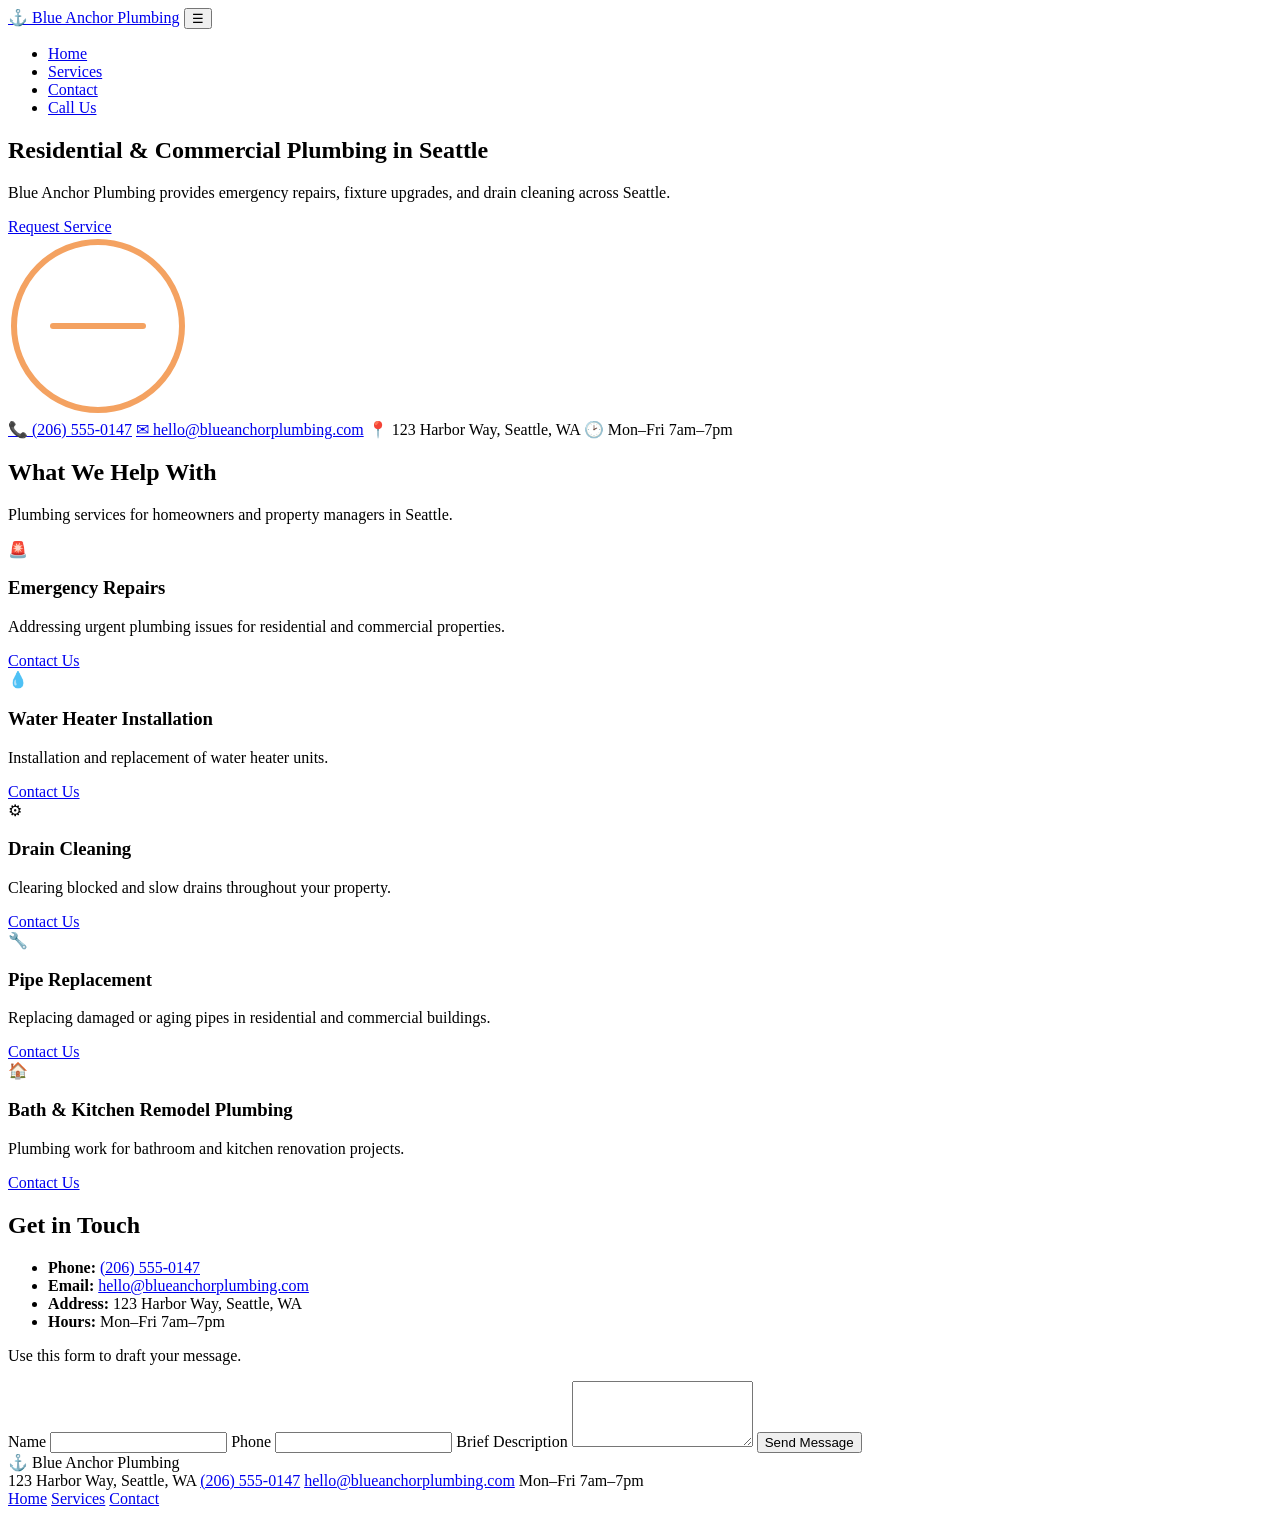
==== index.html @ 75994fd9 "Publish generated site for Blue Anchor Plumbing" ====
<!DOCTYPE html>
<html lang="en">
<head>
<meta charset="UTF-8">
<meta name="viewport" content="width=device-width, initial-scale=1.0">
<title>Blue Anchor Plumbing | Seattle Plumbing Services</title>
<link rel="stylesheet" href="styles.css">
<link rel="preconnect" href="https://fonts.googleapis.com">
<link href="https://fonts.googleapis.com/css2?family=DM+Sans:wght@400;500;700;800&display=swap" rel="stylesheet">
</head>
<body>
<header class="site-header" role="banner">
  <nav class="nav-inner" aria-label="Main navigation">
    <a href="#home" class="logo">&#9875; Blue Anchor Plumbing</a>
    <button class="menu-toggle" aria-expanded="false" aria-controls="nav-links" aria-label="Toggle menu">&#9776;</button>
    <ul class="nav-links" id="nav-links" role="list">
      <li><a href="#home">Home</a></li>
      <li><a href="#services">Services</a></li>
      <li><a href="#contact">Contact</a></li>
      <li><a href="tel:+12065550147" class="nav-phone btn-cta">Call Us</a></li>
    </ul>
  </nav>
</header>

<main>
  <section id="home" class="hero" aria-label="Hero">
    <div class="hero-content">
      <h1>Residential &amp; Commercial Plumbing in Seattle</h1>
      <p>Blue Anchor Plumbing provides emergency repairs, fixture upgrades, and drain cleaning across Seattle.</p>
      <a href="#contact" class="btn-cta">Request Service</a>
    </div>
    <div class="hero-icon" aria-hidden="true">
      <svg viewBox="0 0 120 120" fill="none" xmlns="http://www.w3.org/2000/svg" width="180" height="180">
        <circle cx="60" cy="60" r="56" stroke="#F4A261" stroke-width="4"/>
        <path d="M60 20v80M40 40l20-20 20 20M44 80c0 8.8 7.2 16 16 16s16-7.2 16-16" stroke="#ffffff" stroke-width="5" stroke-linecap="round"/>
        <line x1="30" y1="60" x2="90" y2="60" stroke="#F4A261" stroke-width="4" stroke-linecap="round"/>
      </svg>
    </div>
  </section>

  <div class="contact-band" role="complementary" aria-label="Quick contact">
    <a href="tel:+12065550147">&#128222; (206) 555-0147</a>
    <a href="mailto:hello@blueanchorplumbing.com">&#9993; hello@blueanchorplumbing.com</a>
    <span>&#128205; 123 Harbor Way, Seattle, WA</span>
    <span>&#128337; Mon–Fri 7am–7pm</span>
  </div>

  <section id="services" class="services-section" aria-labelledby="services-heading">
    <div class="section-inner">
      <h2 id="services-heading">What We Help With</h2>
      <p class="section-sub">Plumbing services for homeowners and property managers in Seattle.</p>
      <div class="services-grid">
        <article class="service-card">
          <div class="card-icon" aria-hidden="true">&#128680;</div>
          <h3>Emergency Repairs</h3>
          <p>Addressing urgent plumbing issues for residential and commercial properties.</p>
          <a href="#contact">Contact Us</a>
        </article>
        <article class="service-card">
          <div class="card-icon" aria-hidden="true">&#128167;</div>
          <h3>Water Heater Installation</h3>
          <p>Installation and replacement of water heater units.</p>
          <a href="#contact">Contact Us</a>
        </article>
        <article class="service-card">
          <div class="card-icon" aria-hidden="true">&#9881;</div>
          <h3>Drain Cleaning</h3>
          <p>Clearing blocked and slow drains throughout your property.</p>
          <a href="#contact">Contact Us</a>
        </article>
        <article class="service-card">
          <div class="card-icon" aria-hidden="true">&#128295;</div>
          <h3>Pipe Replacement</h3>
          <p>Replacing damaged or aging pipes in residential and commercial buildings.</p>
          <a href="#contact">Contact Us</a>
        </article>
        <article class="service-card">
          <div class="card-icon" aria-hidden="true">&#127968;</div>
          <h3>Bath &amp; Kitchen Remodel Plumbing</h3>
          <p>Plumbing work for bathroom and kitchen renovation projects.</p>
          <a href="#contact">Contact Us</a>
        </article>
      </div>
    </div>
  </section>

  <section id="contact" class="contact-section" aria-labelledby="contact-heading">
    <div class="section-inner contact-inner">
      <div class="contact-info">
        <h2 id="contact-heading">Get in Touch</h2>
        <ul class="info-list" role="list">
          <li><strong>Phone:</strong> <a href="tel:+12065550147">(206) 555-0147</a></li>
          <li><strong>Email:</strong> <a href="mailto:hello@blueanchorplumbing.com">hello@blueanchorplumbing.com</a></li>
          <li><strong>Address:</strong> 123 Harbor Way, Seattle, WA</li>
          <li><strong>Hours:</strong> Mon–Fri 7am–7pm</li>
        </ul>
      </div>
      <div class="contact-form-wrap">
        <form class="contact-form" aria-label="Message draft form" onsubmit="return false;">
          <p class="form-note">Use this form to draft your message.</p>
          <label for="name">Name</label>
          <input type="text" id="name" name="name" autocomplete="name" required>
          <label for="phone">Phone</label>
          <input type="tel" id="phone" name="phone" autocomplete="tel">
          <label for="message">Brief Description</label>
          <textarea id="message" name="message" rows="4" required></textarea>
          <button type="submit" class="btn-cta">Send Message</button>
        </form>
      </div>
    </div>
  </section>
</main>

<footer class="site-footer" role="contentinfo">
  <div class="footer-inner">
    <div class="footer-brand">&#9875; Blue Anchor Plumbing</div>
    <div class="footer-details">
      <span>123 Harbor Way, Seattle, WA</span>
      <a href="tel:+12065550147">(206) 555-0147</a>
      <a href="mailto:hello@blueanchorplumbing.com">hello@blueanchorplumbing.com</a>
      <span>Mon–Fri 7am–7pm</span>
    </div>
    <nav class="footer-nav" aria-label="Footer navigation">
      <a href="#home">Home</a>
      <a href="#services">Services</a>
      <a href="#contact">Contact</a>
    </nav>
  </div>
</footer>
<script src="script.js"></script>
</body>
</html>
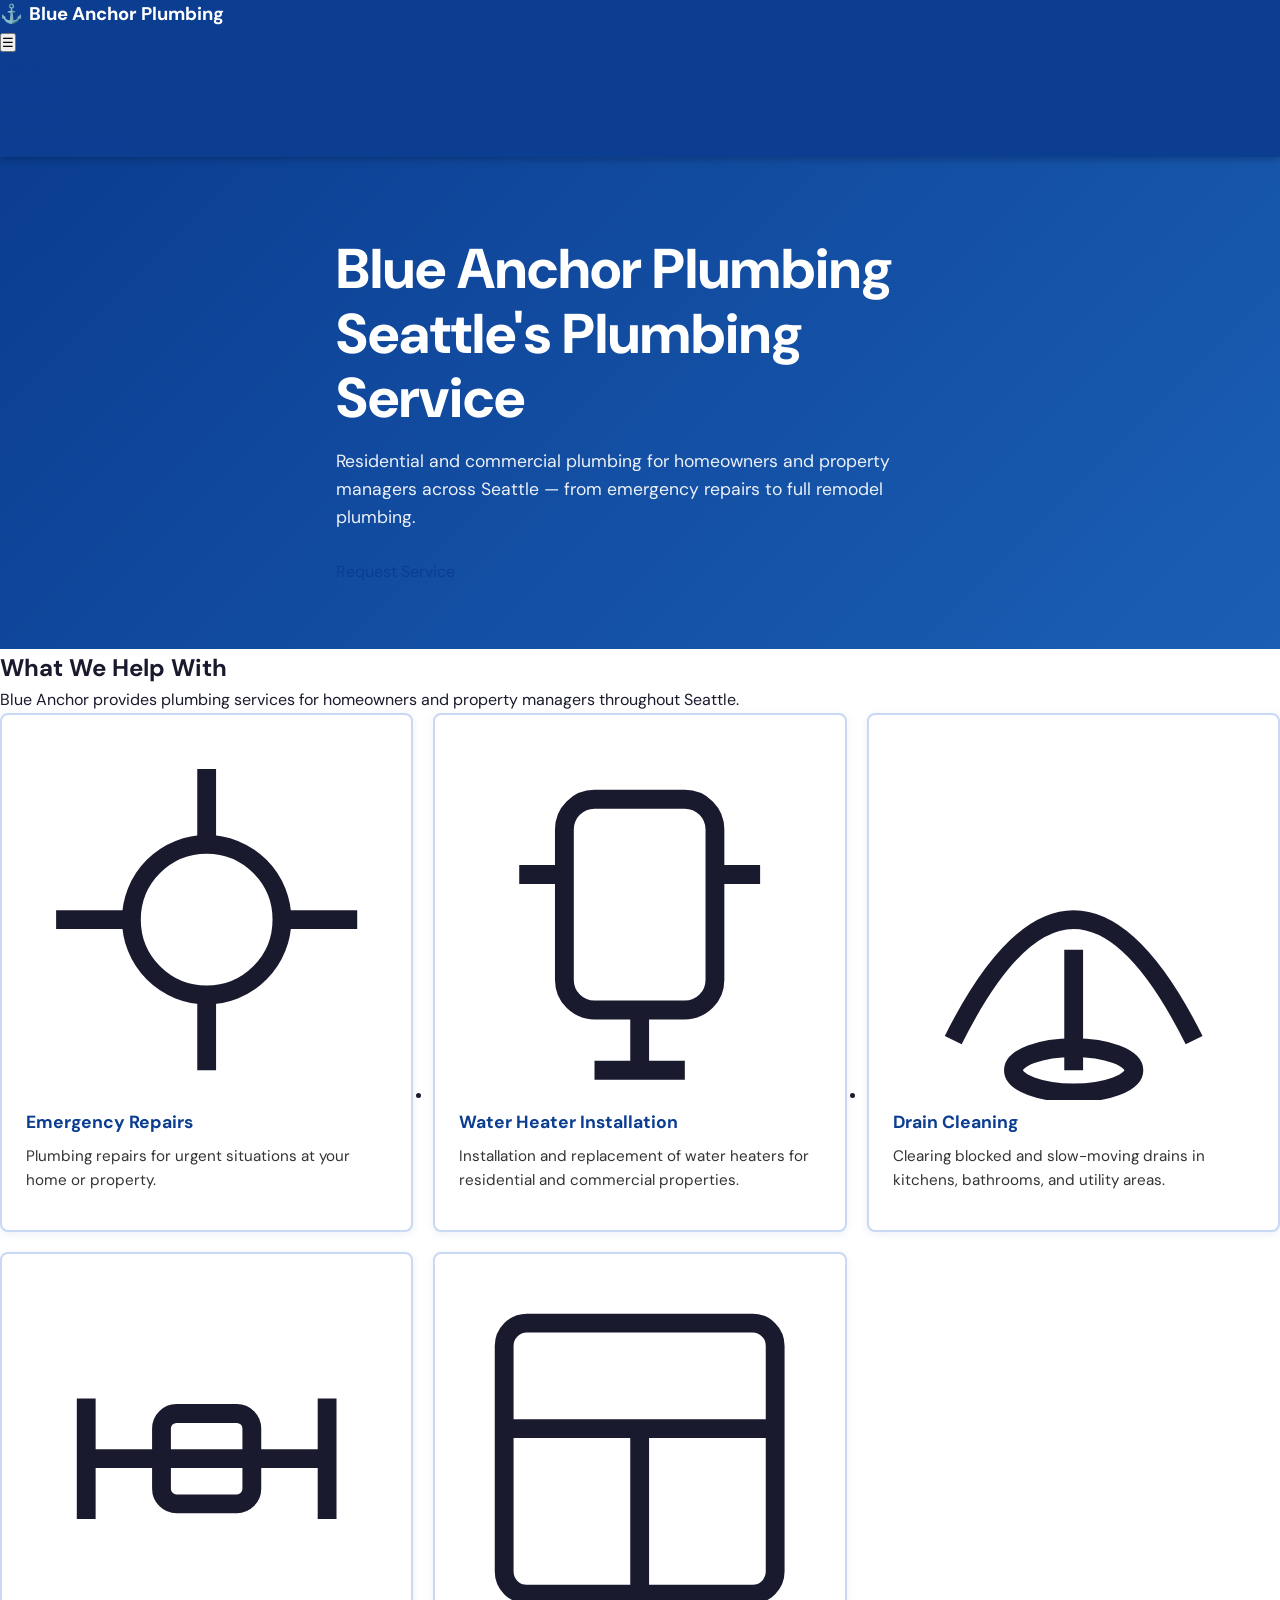
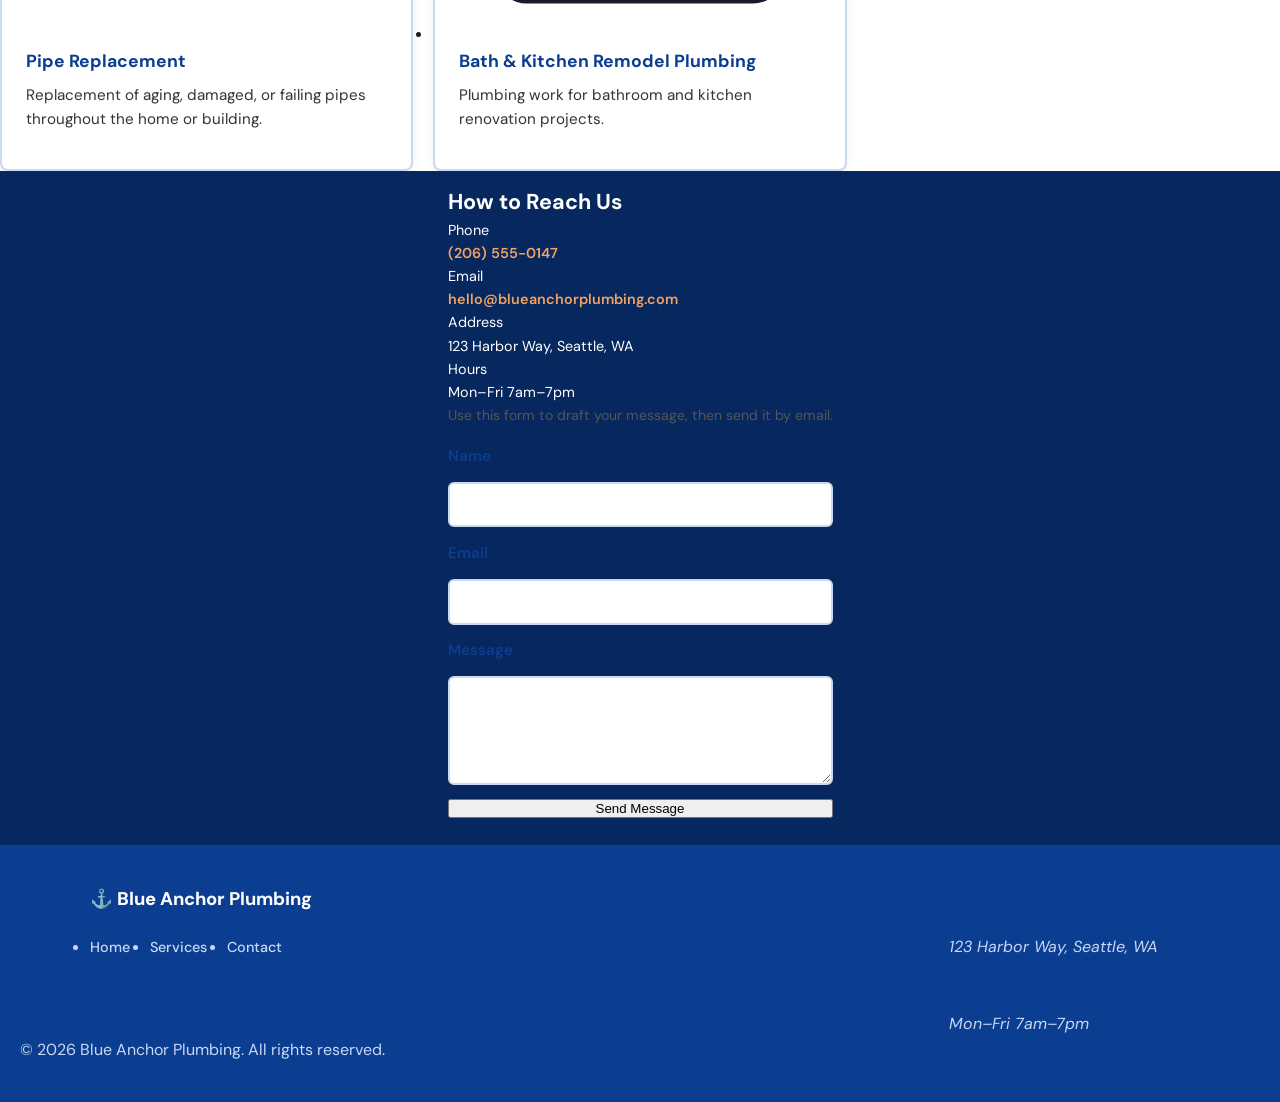
==== commit 3244a053: "Publish generated site for Blue Anchor Plumbing" ====
--- a/index.html
+++ b/index.html
@@ -4,128 +4,136 @@
 <meta charset="UTF-8">
 <meta name="viewport" content="width=device-width, initial-scale=1.0">
 <title>Blue Anchor Plumbing | Seattle Plumbing Services</title>
+<meta name="description" content="Residential and commercial plumbing services serving Seattle. Emergency repairs, water heater installation, drain cleaning, pipe replacement, and remodel plumbing.">
+<link rel="preconnect" href="https://fonts.googleapis.com">
+<link rel="preconnect" href="https://fonts.gstatic.com" crossorigin>
+<link href="https://fonts.googleapis.com/css2?family=Outfit:wght@400;600;700;800&family=DM+Sans:wght@400;500&display=swap" rel="stylesheet">
 <link rel="stylesheet" href="styles.css">
-<link rel="preconnect" href="https://fonts.googleapis.com">
-<link href="https://fonts.googleapis.com/css2?family=DM+Sans:wght@400;500;700;800&display=swap" rel="stylesheet">
 </head>
 <body>
 <header class="site-header" role="banner">
-  <nav class="nav-inner" aria-label="Main navigation">
-    <a href="#home" class="logo">&#9875; Blue Anchor Plumbing</a>
-    <button class="menu-toggle" aria-expanded="false" aria-controls="nav-links" aria-label="Toggle menu">&#9776;</button>
-    <ul class="nav-links" id="nav-links" role="list">
-      <li><a href="#home">Home</a></li>
-      <li><a href="#services">Services</a></li>
-      <li><a href="#contact">Contact</a></li>
-      <li><a href="tel:+12065550147" class="nav-phone btn-cta">Call Us</a></li>
-    </ul>
-  </nav>
+  <div class="container header-inner">
+    <a href="#home" class="logo" aria-label="Blue Anchor Plumbing home">
+      <span class="logo-icon" aria-hidden="true">&#9875;</span>
+      <span class="logo-text">Blue Anchor <strong>Plumbing</strong></span>
+    </a>
+    <nav aria-label="Main navigation">
+      <button class="nav-toggle" aria-expanded="false" aria-controls="nav-menu" aria-label="Toggle navigation">&#9776;</button>
+      <ul id="nav-menu" class="nav-list" role="list">
+        <li><a href="#home">Home</a></li>
+        <li><a href="#services">Services</a></li>
+        <li><a href="#contact">Contact</a></li>
+      </ul>
+    </nav>
+    <a href="tel:+12065550147" class="header-phone" aria-label="Call Blue Anchor Plumbing">(206) 555-0147</a>
+  </div>
 </header>
 
 <main>
-  <section id="home" class="hero" aria-label="Hero">
-    <div class="hero-content">
-      <h1>Residential &amp; Commercial Plumbing in Seattle</h1>
-      <p>Blue Anchor Plumbing provides emergency repairs, fixture upgrades, and drain cleaning across Seattle.</p>
-      <a href="#contact" class="btn-cta">Request Service</a>
+  <section id="home" class="hero" aria-labelledby="hero-heading">
+    <div class="container hero-inner">
+      <div class="hero-content">
+        <h1 id="hero-heading">Blue Anchor Plumbing<br><span class="hero-sub">Seattle's Plumbing Service</span></h1>
+        <p>Residential and commercial plumbing for homeowners and property managers across Seattle — from emergency repairs to full remodel plumbing.</p>
+        <a href="#contact" class="btn-primary">Request Service</a>
+      </div>
+      <div class="hero-graphic" aria-hidden="true">
+        <div class="pipe-art">
+          <div class="pipe h"></div>
+          <div class="pipe v"></div>
+          <div class="pipe-joint"></div>
+          <div class="pipe h short"></div>
+        </div>
+      </div>
     </div>
-    <div class="hero-icon" aria-hidden="true">
-      <svg viewBox="0 0 120 120" fill="none" xmlns="http://www.w3.org/2000/svg" width="180" height="180">
-        <circle cx="60" cy="60" r="56" stroke="#F4A261" stroke-width="4"/>
-        <path d="M60 20v80M40 40l20-20 20 20M44 80c0 8.8 7.2 16 16 16s16-7.2 16-16" stroke="#ffffff" stroke-width="5" stroke-linecap="round"/>
-        <line x1="30" y1="60" x2="90" y2="60" stroke="#F4A261" stroke-width="4" stroke-linecap="round"/>
-      </svg>
+    <div class="hero-divider" aria-hidden="true"></div>
+  </section>
+
+  <section id="services" class="services" aria-labelledby="services-heading">
+    <div class="container">
+      <h2 id="services-heading">What We Help With</h2>
+      <p class="section-intro">Blue Anchor provides plumbing services for homeowners and property managers throughout Seattle.</p>
+      <ul class="services-grid" role="list">
+        <li class="service-card">
+          <span class="service-icon" aria-hidden="true"><svg viewBox="0 0 48 48" fill="none" stroke="currentColor" stroke-width="2.5"><circle cx="24" cy="24" r="10"/><line x1="24" y1="4" x2="24" y2="14"/><line x1="24" y1="34" x2="24" y2="44"/><line x1="4" y1="24" x2="14" y2="24"/><line x1="34" y1="24" x2="44" y2="24"/></svg></span>
+          <h3>Emergency Repairs</h3>
+          <p>Plumbing repairs for urgent situations at your home or property.</p>
+        </li>
+        <li class="service-card">
+          <span class="service-icon" aria-hidden="true"><svg viewBox="0 0 48 48" fill="none" stroke="currentColor" stroke-width="2.5"><rect x="14" y="8" width="20" height="28" rx="4"/><line x1="24" y1="36" x2="24" y2="44"/><line x1="18" y1="44" x2="30" y2="44"/><line x1="14" y1="18" x2="8" y2="18"/><line x1="34" y1="18" x2="40" y2="18"/></svg></span>
+          <h3>Water Heater Installation</h3>
+          <p>Installation and replacement of water heaters for residential and commercial properties.</p>
+        </li>
+        <li class="service-card">
+          <span class="service-icon" aria-hidden="true"><svg viewBox="0 0 48 48" fill="none" stroke="currentColor" stroke-width="2.5"><path d="M8 40 Q24 8 40 40"/><line x1="24" y1="28" x2="24" y2="44"/><ellipse cx="24" cy="44" rx="8" ry="3"/></svg></span>
+          <h3>Drain Cleaning</h3>
+          <p>Clearing blocked and slow-moving drains in kitchens, bathrooms, and utility areas.</p>
+        </li>
+        <li class="service-card">
+          <span class="service-icon" aria-hidden="true"><svg viewBox="0 0 48 48" fill="none" stroke="currentColor" stroke-width="2.5"><line x1="8" y1="24" x2="40" y2="24"/><rect x="18" y="18" width="12" height="12" rx="2"/><line x1="8" y1="16" x2="8" y2="32"/><line x1="40" y1="16" x2="40" y2="32"/></svg></span>
+          <h3>Pipe Replacement</h3>
+          <p>Replacement of aging, damaged, or failing pipes throughout the home or building.</p>
+        </li>
+        <li class="service-card">
+          <span class="service-icon" aria-hidden="true"><svg viewBox="0 0 48 48" fill="none" stroke="currentColor" stroke-width="2.5"><rect x="6" y="6" width="36" height="36" rx="3"/><line x1="6" y1="20" x2="42" y2="20"/><line x1="24" y1="20" x2="24" y2="42"/></svg></span>
+          <h3>Bath &amp; Kitchen Remodel Plumbing</h3>
+          <p>Plumbing work for bathroom and kitchen renovation projects.</p>
+        </li>
+      </ul>
     </div>
   </section>
 
-  <div class="contact-band" role="complementary" aria-label="Quick contact">
-    <a href="tel:+12065550147">&#128222; (206) 555-0147</a>
-    <a href="mailto:hello@blueanchorplumbing.com">&#9993; hello@blueanchorplumbing.com</a>
-    <span>&#128205; 123 Harbor Way, Seattle, WA</span>
-    <span>&#128337; Mon–Fri 7am–7pm</span>
-  </div>
-
-  <section id="services" class="services-section" aria-labelledby="services-heading">
-    <div class="section-inner">
-      <h2 id="services-heading">What We Help With</h2>
-      <p class="section-sub">Plumbing services for homeowners and property managers in Seattle.</p>
-      <div class="services-grid">
-        <article class="service-card">
-          <div class="card-icon" aria-hidden="true">&#128680;</div>
-          <h3>Emergency Repairs</h3>
-          <p>Addressing urgent plumbing issues for residential and commercial properties.</p>
-          <a href="#contact">Contact Us</a>
-        </article>
-        <article class="service-card">
-          <div class="card-icon" aria-hidden="true">&#128167;</div>
-          <h3>Water Heater Installation</h3>
-          <p>Installation and replacement of water heater units.</p>
-          <a href="#contact">Contact Us</a>
-        </article>
-        <article class="service-card">
-          <div class="card-icon" aria-hidden="true">&#9881;</div>
-          <h3>Drain Cleaning</h3>
-          <p>Clearing blocked and slow drains throughout your property.</p>
-          <a href="#contact">Contact Us</a>
-        </article>
-        <article class="service-card">
-          <div class="card-icon" aria-hidden="true">&#128295;</div>
-          <h3>Pipe Replacement</h3>
-          <p>Replacing damaged or aging pipes in residential and commercial buildings.</p>
-          <a href="#contact">Contact Us</a>
-        </article>
-        <article class="service-card">
-          <div class="card-icon" aria-hidden="true">&#127968;</div>
-          <h3>Bath &amp; Kitchen Remodel Plumbing</h3>
-          <p>Plumbing work for bathroom and kitchen renovation projects.</p>
-          <a href="#contact">Contact Us</a>
-        </article>
-      </div>
-    </div>
-  </section>
-
-  <section id="contact" class="contact-section" aria-labelledby="contact-heading">
-    <div class="section-inner contact-inner">
-      <div class="contact-info">
-        <h2 id="contact-heading">Get in Touch</h2>
-        <ul class="info-list" role="list">
-          <li><strong>Phone:</strong> <a href="tel:+12065550147">(206) 555-0147</a></li>
-          <li><strong>Email:</strong> <a href="mailto:hello@blueanchorplumbing.com">hello@blueanchorplumbing.com</a></li>
-          <li><strong>Address:</strong> 123 Harbor Way, Seattle, WA</li>
-          <li><strong>Hours:</strong> Mon–Fri 7am–7pm</li>
-        </ul>
-      </div>
-      <div class="contact-form-wrap">
-        <form class="contact-form" aria-label="Message draft form" onsubmit="return false;">
-          <p class="form-note">Use this form to draft your message.</p>
-          <label for="name">Name</label>
-          <input type="text" id="name" name="name" autocomplete="name" required>
-          <label for="phone">Phone</label>
-          <input type="tel" id="phone" name="phone" autocomplete="tel">
-          <label for="message">Brief Description</label>
-          <textarea id="message" name="message" rows="4" required></textarea>
-          <button type="submit" class="btn-cta">Send Message</button>
-        </form>
+  <section id="contact" class="contact-band" aria-labelledby="contact-heading">
+    <div class="container">
+      <h2 id="contact-heading">How to Reach Us</h2>
+      <div class="contact-grid">
+        <div class="contact-details">
+          <dl>
+            <div class="contact-row"><dt>Phone</dt><dd><a href="tel:+12065550147">(206) 555-0147</a></dd></div>
+            <div class="contact-row"><dt>Email</dt><dd><a href="mailto:hello@blueanchorplumbing.com">hello@blueanchorplumbing.com</a></dd></div>
+            <div class="contact-row"><dt>Address</dt><dd>123 Harbor Way, Seattle, WA</dd></div>
+            <div class="contact-row"><dt>Hours</dt><dd>Mon–Fri 7am–7pm</dd></div>
+          </dl>
+        </div>
+        <div class="contact-form-area">
+          <form class="contact-form" aria-label="Draft a message to Blue Anchor Plumbing" onsubmit="handleForm(event)">
+            <p class="form-note">Use this form to draft your message, then send it by email.</p>
+            <label for="cf-name">Name</label>
+            <input type="text" id="cf-name" name="name" autocomplete="name" required>
+            <label for="cf-email">Email</label>
+            <input type="email" id="cf-email" name="email" autocomplete="email" required>
+            <label for="cf-message">Message</label>
+            <textarea id="cf-message" name="message" rows="4" required></textarea>
+            <button type="submit" class="btn-primary">Send Message</button>
+            <p id="form-status" role="status" aria-live="polite"></p>
+          </form>
+        </div>
       </div>
     </div>
   </section>
 </main>
 
 <footer class="site-footer" role="contentinfo">
-  <div class="footer-inner">
-    <div class="footer-brand">&#9875; Blue Anchor Plumbing</div>
-    <div class="footer-details">
-      <span>123 Harbor Way, Seattle, WA</span>
-      <a href="tel:+12065550147">(206) 555-0147</a>
-      <a href="mailto:hello@blueanchorplumbing.com">hello@blueanchorplumbing.com</a>
-      <span>Mon–Fri 7am–7pm</span>
+  <div class="container footer-inner">
+    <div class="footer-brand">
+      <span class="logo-icon" aria-hidden="true">&#9875;</span>
+      <span class="logo-text">Blue Anchor <strong>Plumbing</strong></span>
     </div>
-    <nav class="footer-nav" aria-label="Footer navigation">
-      <a href="#home">Home</a>
-      <a href="#services">Services</a>
-      <a href="#contact">Contact</a>
+    <nav aria-label="Footer navigation">
+      <ul class="footer-nav" role="list">
+        <li><a href="#home">Home</a></li>
+        <li><a href="#services">Services</a></li>
+        <li><a href="#contact">Contact</a></li>
+      </ul>
     </nav>
+    <address class="footer-contact">
+      123 Harbor Way, Seattle, WA<br>
+      <a href="tel:+12065550147">(206) 555-0147</a><br>
+      <a href="mailto:hello@blueanchorplumbing.com">hello@blueanchorplumbing.com</a><br>
+      Mon–Fri 7am–7pm
+    </address>
   </div>
+  <p class="footer-copy">&copy; <span id="yr"></span> Blue Anchor Plumbing. All rights reserved.</p>
 </footer>
 <script src="script.js"></script>
 </body>
--- a/styles.css
+++ b/styles.css
@@ -0,0 +1,81 @@
+*,*::before,*::after{box-sizing:border-box;margin:0;padding:0}
+body{font-family:'DM Sans',sans-serif;font-size:16px;line-height:1.6;color:#1a1a2e;background:#fff}
+a{color:#0b3d91;text-decoration:none}
+a:hover{text-decoration:underline}
+img{max-width:100%;display:block}
+
+.btn-cta{display:inline-block;background:#F4A261;color:#0b3d91;font-weight:700;font-size:1rem;letter-spacing:.05em;text-transform:uppercase;padding:.85rem 1.75rem;border-radius:6px;border:none;cursor:pointer;min-height:48px;line-height:1.2;transition:background .2s,color .2s}
+.btn-cta:hover{background:#e8904a;color:#fff;text-decoration:none}
+
+.site-header{background:#0b3d91;position:sticky;top:0;z-index:100;box-shadow:0 2px 8px rgba(0,0,0,.25)}
+.nav-inner{max-width:1100px;margin:0 auto;padding:.75rem 1.25rem;display:flex;align-items:center;justify-content:space-between;gap:1rem}
+.logo{color:#fff;font-weight:800;font-size:1.15rem;display:flex;align-items:center;gap:.4rem}
+.logo:hover{text-decoration:none;color:#F4A261}
+.nav-links{list-style:none;display:flex;align-items:center;gap:1.5rem}
+.nav-links a{color:#fff;font-size:.95rem;font-weight:500}
+.nav-links a:hover{color:#F4A261;text-decoration:none}
+.nav-links .btn-cta{padding:.5rem 1rem;font-size:.9rem}
+.menu-toggle{display:none;background:none;border:2px solid #fff;color:#fff;padding:.4rem .65rem;border-radius:4px;cursor:pointer;font-size:1.2rem}
+
+.hero{background:linear-gradient(135deg,#0b3d91 0%,#1a5fb4 100%);color:#fff;padding:5rem 1.25rem 4rem;display:flex;align-items:center;justify-content:center;gap:3rem;flex-wrap:wrap;text-align:center}
+.hero-content{max-width:560px}
+.hero-content h1{font-size:clamp(2rem,5vw,3.5rem);font-weight:800;line-height:1.15;margin-bottom:1rem}
+.hero-content p{font-size:1.1rem;margin-bottom:1.75rem;opacity:.92}
+.hero-icon{opacity:.85}
+
+.contact-band{background:#07285e;color:#fff;display:flex;flex-wrap:wrap;justify-content:center;gap:.75rem 2rem;padding:.85rem 1.25rem;font-size:.9rem}
+.contact-band a{color:#F4A261;font-weight:600}
+.contact-band a:hover{color:#fff}
+.contact-band span{color:#c8d8f5}
+
+.services-section{padding:4rem 1.25rem;background:#eef2fa}
+.section-inner{max-width:1100px;margin:0 auto}
+.services-section h2,.contact-section h2{font-size:clamp(1.5rem,3vw,2rem);font-weight:800;color:#0b3d91;margin-bottom:.5rem}
+.section-sub{color:#444;margin-bottom:2.5rem;font-size:1rem}
+.services-grid{display:grid;grid-template-columns:1fr;gap:1.25rem}
+
+.service-card{background:#fff;border:2px solid #c8d8f5;border-radius:8px;padding:1.5rem;box-shadow:0 2px 8px rgba(11,61,145,.08);transition:box-shadow .2s,border-color .2s}
+.service-card:hover{box-shadow:0 4px 18px rgba(11,61,145,.15);border-color:#0b3d91}
+.card-icon{font-size:2rem;margin-bottom:.75rem}
+.service-card h3{font-size:1.1rem;font-weight:700;color:#0b3d91;margin-bottom:.5rem}
+.service-card p{font-size:.95rem;color:#333;margin-bottom:.85rem}
+.service-card a{font-weight:700;font-size:.9rem;color:#0b3d91;border-bottom:2px solid #F4A261;padding-bottom:1px}
+.service-card a:hover{color:#F4A261;text-decoration:none}
+
+.contact-section{padding:4rem 1.25rem;background:#fff}
+.contact-inner{display:grid;grid-template-columns:1fr;gap:2.5rem}
+.contact-info h2{margin-bottom:1.25rem}
+.info-list{list-style:none;display:flex;flex-direction:column;gap:.75rem;font-size:1rem}
+.info-list a{color:#0b3d91;font-weight:600}
+
+.contact-form{display:flex;flex-direction:column;gap:.85rem}
+.form-note{font-size:.88rem;color:#555;margin-bottom:.25rem}
+.contact-form label{font-weight:600;font-size:.95rem;color:#0b3d91}
+.contact-form input,.contact-form textarea{border:2px solid #c8d8f5;border-radius:6px;padding:.65rem .85rem;font-family:inherit;font-size:1rem;width:100%;transition:border-color .2s}
+.contact-form input:focus,.contact-form textarea:focus{outline:none;border-color:#0b3d91}
+.contact-form .btn-cta{align-self:flex-start;margin-top:.25rem}
+
+.site-footer{background:#0b3d91;color:#c8d8f5;padding:2.5rem 1.25rem}
+.footer-inner{max-width:1100px;margin:0 auto;display:flex;flex-wrap:wrap;gap:1.25rem 2.5rem;align-items:flex-start;justify-content:space-between}
+.footer-brand{font-size:1.15rem;font-weight:800;color:#fff;width:100%}
+.footer-details{display:flex;flex-wrap:wrap;gap:.5rem 1.5rem;font-size:.9rem}
+.footer-details a{color:#F4A261}
+.footer-details a:hover{color:#fff}
+.footer-nav{display:flex;gap:1.25rem;flex-wrap:wrap}
+.footer-nav a{color:#c8d8f5;font-size:.9rem;font-weight:500}
+.footer-nav a:hover{color:#fff}
+
+@media(min-width:600px){
+.services-grid{grid-template-columns:repeat(2,1fr)}
+}
+@media(min-width:900px){
+.services-grid{grid-template-columns:repeat(3,1fr)}
+.contact-inner{grid-template-columns:1fr 1fr}
+.hero{text-align:left}
+}
+@media(max-width:700px){
+.menu-toggle{display:block}
+.nav-links{display:none;flex-direction:column;position:absolute;top:100%;left:0;right:0;background:#0b3d91;padding:1rem 1.25rem;gap:1rem}
+.nav-links.open{display:flex}
+.site-header{position:relative}
+}
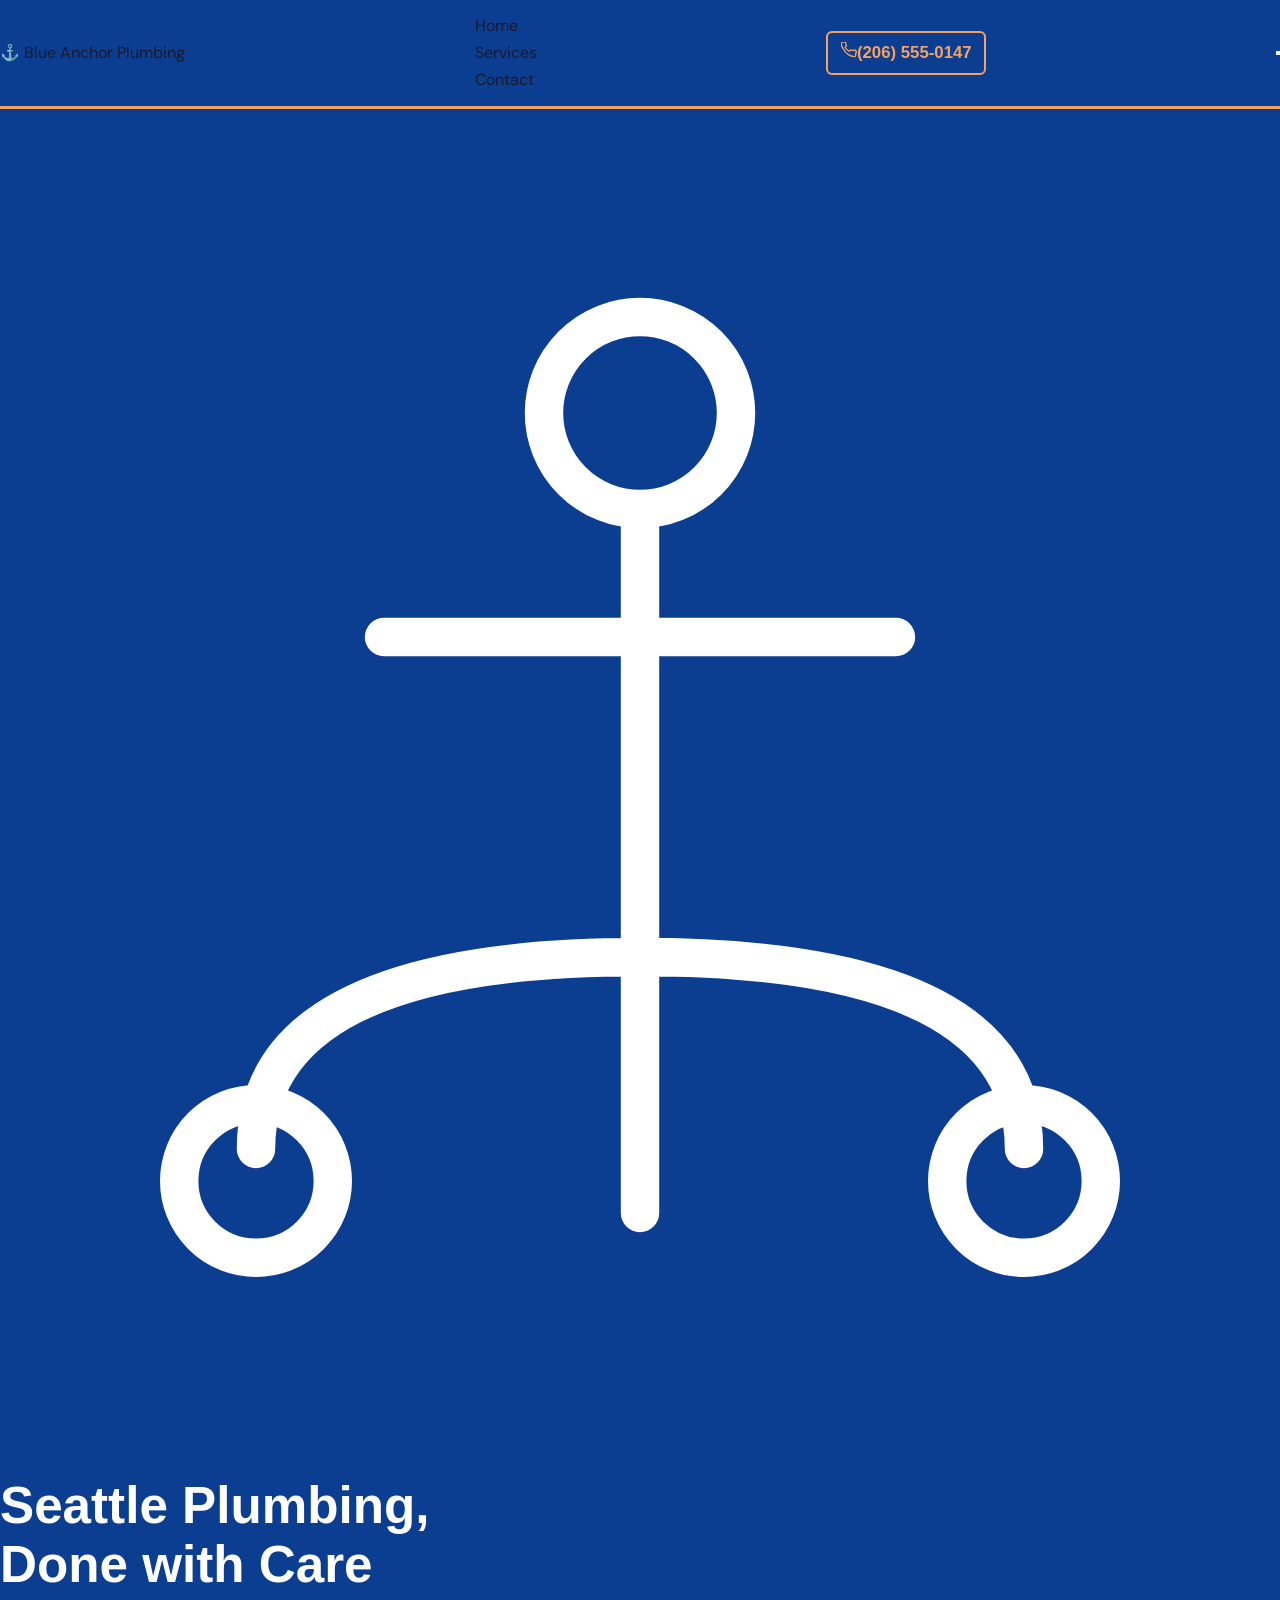
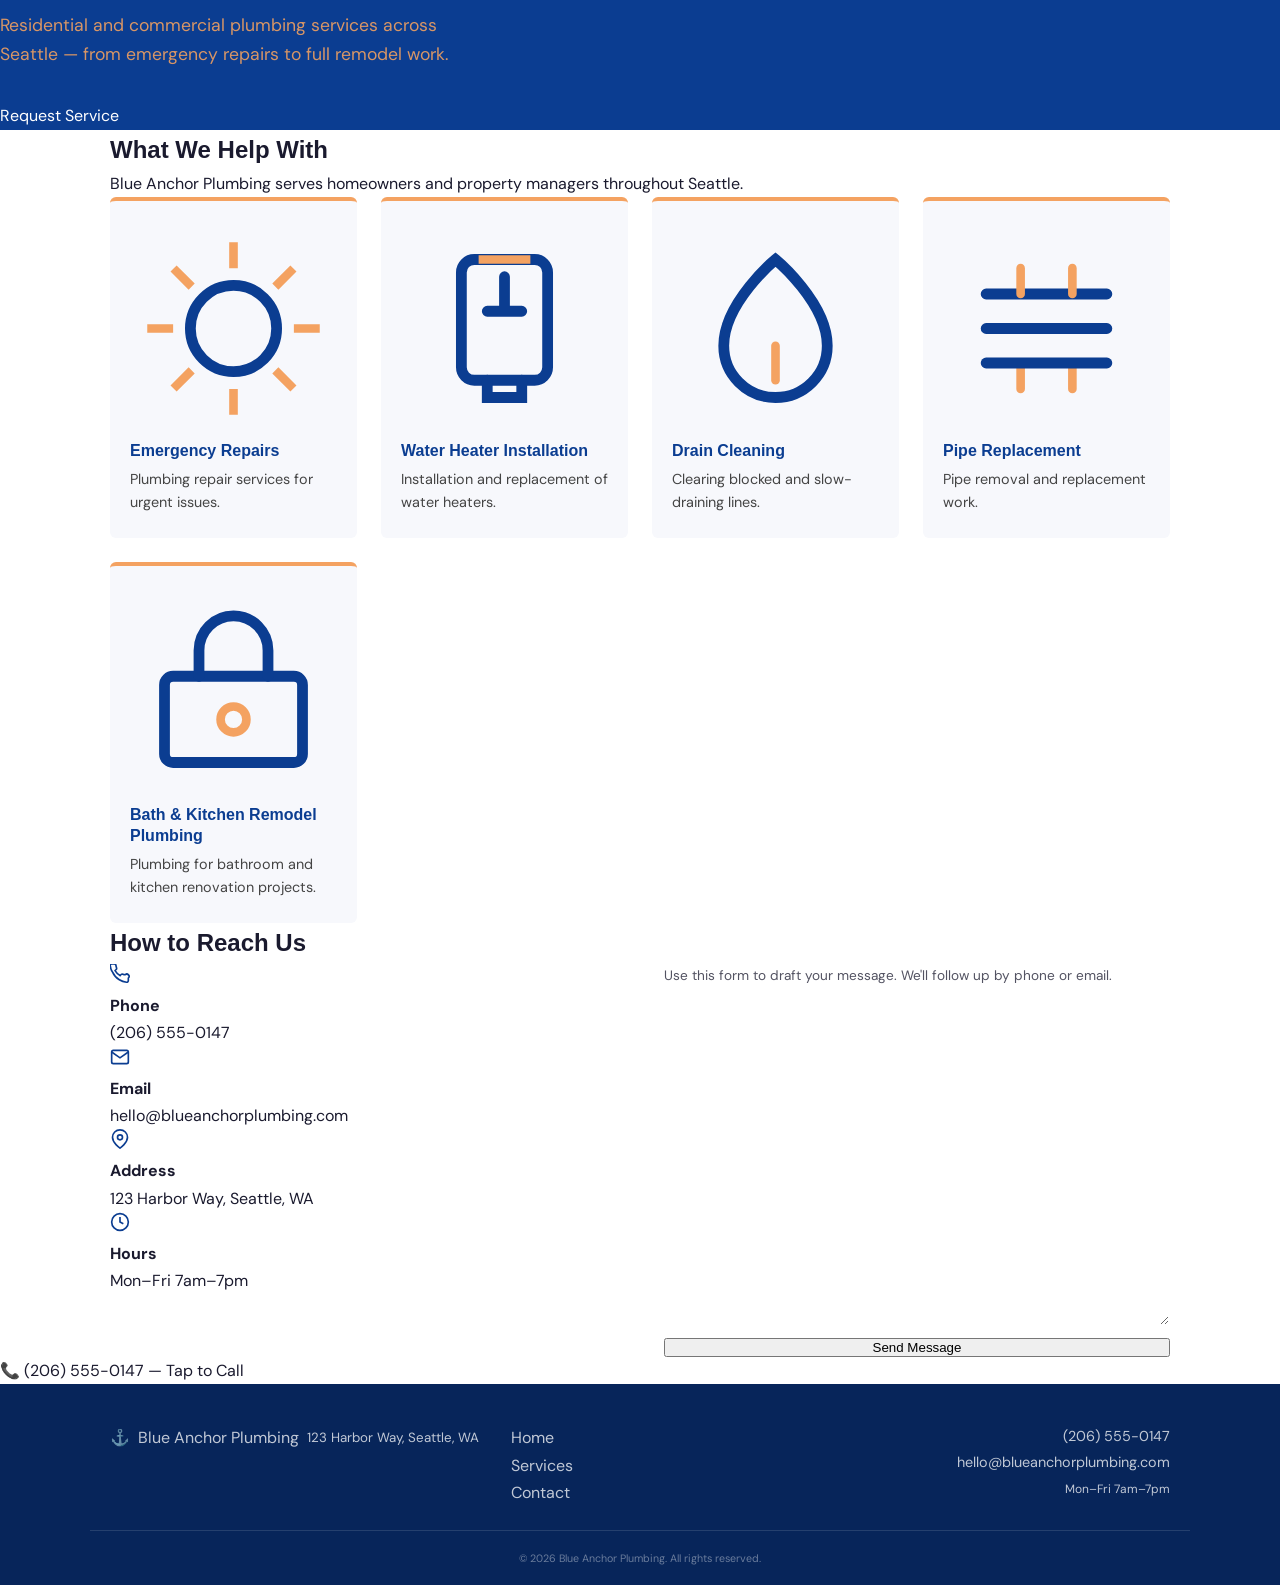
==== commit e2b0958f: "Publish generated site for Blue Anchor Plumbing" ====
--- a/index.html
+++ b/index.html
@@ -4,136 +4,86 @@
 <meta charset="UTF-8">
 <meta name="viewport" content="width=device-width, initial-scale=1.0">
 <title>Blue Anchor Plumbing | Seattle Plumbing Services</title>
-<meta name="description" content="Residential and commercial plumbing services serving Seattle. Emergency repairs, water heater installation, drain cleaning, pipe replacement, and remodel plumbing.">
 <link rel="preconnect" href="https://fonts.googleapis.com">
-<link rel="preconnect" href="https://fonts.gstatic.com" crossorigin>
-<link href="https://fonts.googleapis.com/css2?family=Outfit:wght@400;600;700;800&family=DM+Sans:wght@400;500&display=swap" rel="stylesheet">
+<link href="https://fonts.googleapis.com/css2?family=DM+Sans:wght@400;500;700;800&display=swap" rel="stylesheet">
 <link rel="stylesheet" href="styles.css">
 </head>
 <body>
-<header class="site-header" role="banner">
-  <div class="container header-inner">
-    <a href="#home" class="logo" aria-label="Blue Anchor Plumbing home">
-      <span class="logo-icon" aria-hidden="true">&#9875;</span>
-      <span class="logo-text">Blue Anchor <strong>Plumbing</strong></span>
-    </a>
-    <nav aria-label="Main navigation">
-      <button class="nav-toggle" aria-expanded="false" aria-controls="nav-menu" aria-label="Toggle navigation">&#9776;</button>
-      <ul id="nav-menu" class="nav-list" role="list">
-        <li><a href="#home">Home</a></li>
+<header class="site-header" id="top">
+  <div class="header-inner">
+    <a href="#top" class="wordmark"><span class="anchor-icon">⚓</span> Blue Anchor Plumbing</a>
+    <nav class="main-nav" id="main-nav" aria-label="Main navigation">
+      <ul>
+        <li><a href="#top">Home</a></li>
         <li><a href="#services">Services</a></li>
         <li><a href="#contact">Contact</a></li>
       </ul>
     </nav>
-    <a href="tel:+12065550147" class="header-phone" aria-label="Call Blue Anchor Plumbing">(206) 555-0147</a>
+    <a href="tel:+12065550147" class="header-phone"><svg width="16" height="16" viewBox="0 0 24 24" fill="none" stroke="currentColor" stroke-width="2" aria-hidden="true"><path d="M22 16.92v3a2 2 0 01-2.18 2 19.79 19.79 0 01-8.63-3.07A19.5 19.5 0 013.07 9.81 19.79 19.79 0 01.12 1.18 2 2 0 012.11 0h3a2 2 0 012 1.72c.127.96.361 1.903.7 2.81a2 2 0 01-.45 2.11L6.09 7.91a16 16 0 006 6l1.27-1.27a2 2 0 012.11-.45c.907.339 1.85.573 2.81.7A2 2 0 0122 16.92z"/></svg>(206) 555-0147</a>
+    <button class="hamburger" id="hamburger" aria-label="Toggle navigation" aria-expanded="false" aria-controls="main-nav">
+      <span></span><span></span><span></span>
+    </button>
   </div>
 </header>
 
 <main>
-  <section id="home" class="hero" aria-labelledby="hero-heading">
-    <div class="container hero-inner">
-      <div class="hero-content">
-        <h1 id="hero-heading">Blue Anchor Plumbing<br><span class="hero-sub">Seattle's Plumbing Service</span></h1>
-        <p>Residential and commercial plumbing for homeowners and property managers across Seattle — from emergency repairs to full remodel plumbing.</p>
-        <a href="#contact" class="btn-primary">Request Service</a>
-      </div>
-      <div class="hero-graphic" aria-hidden="true">
-        <div class="pipe-art">
-          <div class="pipe h"></div>
-          <div class="pipe v"></div>
-          <div class="pipe-joint"></div>
-          <div class="pipe h short"></div>
-        </div>
-      </div>
-    </div>
-    <div class="hero-divider" aria-hidden="true"></div>
-  </section>
-
-  <section id="services" class="services" aria-labelledby="services-heading">
-    <div class="container">
-      <h2 id="services-heading">What We Help With</h2>
-      <p class="section-intro">Blue Anchor provides plumbing services for homeowners and property managers throughout Seattle.</p>
-      <ul class="services-grid" role="list">
-        <li class="service-card">
-          <span class="service-icon" aria-hidden="true"><svg viewBox="0 0 48 48" fill="none" stroke="currentColor" stroke-width="2.5"><circle cx="24" cy="24" r="10"/><line x1="24" y1="4" x2="24" y2="14"/><line x1="24" y1="34" x2="24" y2="44"/><line x1="4" y1="24" x2="14" y2="24"/><line x1="34" y1="24" x2="44" y2="24"/></svg></span>
-          <h3>Emergency Repairs</h3>
-          <p>Plumbing repairs for urgent situations at your home or property.</p>
-        </li>
-        <li class="service-card">
-          <span class="service-icon" aria-hidden="true"><svg viewBox="0 0 48 48" fill="none" stroke="currentColor" stroke-width="2.5"><rect x="14" y="8" width="20" height="28" rx="4"/><line x1="24" y1="36" x2="24" y2="44"/><line x1="18" y1="44" x2="30" y2="44"/><line x1="14" y1="18" x2="8" y2="18"/><line x1="34" y1="18" x2="40" y2="18"/></svg></span>
-          <h3>Water Heater Installation</h3>
-          <p>Installation and replacement of water heaters for residential and commercial properties.</p>
-        </li>
-        <li class="service-card">
-          <span class="service-icon" aria-hidden="true"><svg viewBox="0 0 48 48" fill="none" stroke="currentColor" stroke-width="2.5"><path d="M8 40 Q24 8 40 40"/><line x1="24" y1="28" x2="24" y2="44"/><ellipse cx="24" cy="44" rx="8" ry="3"/></svg></span>
-          <h3>Drain Cleaning</h3>
-          <p>Clearing blocked and slow-moving drains in kitchens, bathrooms, and utility areas.</p>
-        </li>
-        <li class="service-card">
-          <span class="service-icon" aria-hidden="true"><svg viewBox="0 0 48 48" fill="none" stroke="currentColor" stroke-width="2.5"><line x1="8" y1="24" x2="40" y2="24"/><rect x="18" y="18" width="12" height="12" rx="2"/><line x1="8" y1="16" x2="8" y2="32"/><line x1="40" y1="16" x2="40" y2="32"/></svg></span>
-          <h3>Pipe Replacement</h3>
-          <p>Replacement of aging, damaged, or failing pipes throughout the home or building.</p>
-        </li>
-        <li class="service-card">
-          <span class="service-icon" aria-hidden="true"><svg viewBox="0 0 48 48" fill="none" stroke="currentColor" stroke-width="2.5"><rect x="6" y="6" width="36" height="36" rx="3"/><line x1="6" y1="20" x2="42" y2="20"/><line x1="24" y1="20" x2="24" y2="42"/></svg></span>
-          <h3>Bath &amp; Kitchen Remodel Plumbing</h3>
-          <p>Plumbing work for bathroom and kitchen renovation projects.</p>
-        </li>
-      </ul>
+  <section class="hero" aria-label="Hero">
+    <svg class="anchor-watermark" viewBox="0 0 200 200" aria-hidden="true" focusable="false"><path d="M100 20a15 15 0 110 30 15 15 0 010-30zm0 30v110M60 70h80M40 150c0-20 20-30 60-30s60 10 60 30" stroke="white" stroke-width="6" fill="none" stroke-linecap="round"/><circle cx="40" cy="155" r="12" stroke="white" stroke-width="6" fill="none"/><circle cx="160" cy="155" r="12" stroke="white" stroke-width="6" fill="none"/></svg>
+    <div class="hero-content">
+      <h1>Seattle Plumbing,<br>Done with Care</h1>
+      <p class="hero-sub">Residential and commercial plumbing services across Seattle — from emergency repairs to full remodel work.</p>
+      <a href="#contact" class="btn btn-orange">Request Service</a>
     </div>
   </section>
 
-  <section id="contact" class="contact-band" aria-labelledby="contact-heading">
+  <section class="services-section" id="services" aria-labelledby="services-heading">
+    <div class="container">
+      <h2 id="services-heading">What We Help With</h2>
+      <p class="section-sub">Blue Anchor Plumbing serves homeowners and property managers throughout Seattle.</p>
+      <div class="services-grid">
+        <div class="service-card"><div class="svc-icon"><svg viewBox="0 0 48 48" fill="none" stroke="#0B3D91" stroke-width="2.5" aria-hidden="true"><circle cx="24" cy="24" r="10"/><path d="M24 4v6M24 38v6M4 24h6M38 24h6M10.1 10.1l4.2 4.2M33.7 33.7l4.2 4.2M10.1 37.9l4.2-4.2M33.7 14.3l4.2-4.2" stroke="#F4A261" stroke-width="2"/></svg></div><h3>Emergency Repairs</h3><p>Plumbing repair services for urgent issues.</p></div>
+        <div class="service-card"><div class="svc-icon"><svg viewBox="0 0 48 48" fill="none" stroke="#0B3D91" stroke-width="2.5" aria-hidden="true"><rect x="14" y="8" width="20" height="28" rx="3"/><path d="M20 36v4h8v-4M24 12v8M20 20h8" stroke-linecap="round"/><path d="M18 8h12" stroke="#F4A261" stroke-width="2"/></svg></div><h3>Water Heater Installation</h3><p>Installation and replacement of water heaters.</p></div>
+        <div class="service-card"><div class="svc-icon"><svg viewBox="0 0 48 48" fill="none" stroke="#0B3D91" stroke-width="2.5" aria-hidden="true"><path d="M24 8c0 0-12 10-12 20a12 12 0 0024 0C36 18 24 8 24 8z" stroke-linecap="round"/><path d="M24 28v8" stroke="#F4A261" stroke-width="2" stroke-linecap="round"/></svg></div><h3>Drain Cleaning</h3><p>Clearing blocked and slow-draining lines.</p></div>
+        <div class="service-card"><div class="svc-icon"><svg viewBox="0 0 48 48" fill="none" stroke="#0B3D91" stroke-width="2.5" aria-hidden="true"><path d="M10 24h28M10 16h28" stroke-linecap="round"/><path d="M18 16v-6M30 16v-6M18 32v6M30 32v6" stroke="#F4A261" stroke-width="2" stroke-linecap="round"/><path d="M10 32h28" stroke-linecap="round"/></svg></div><h3>Pipe Replacement</h3><p>Pipe removal and replacement work.</p></div>
+        <div class="service-card"><div class="svc-icon"><svg viewBox="0 0 48 48" fill="none" stroke="#0B3D91" stroke-width="2.5" aria-hidden="true"><rect x="8" y="20" width="32" height="20" rx="2"/><path d="M16 20v-6a8 8 0 0116 0v6" stroke-linecap="round"/><circle cx="24" cy="30" r="3" stroke="#F4A261" stroke-width="2"/></svg></div><h3>Bath &amp; Kitchen Remodel Plumbing</h3><p>Plumbing for bathroom and kitchen renovation projects.</p></div>
+      </div>
+    </div>
+  </section>
+
+  <section class="contact-section" id="contact" aria-labelledby="contact-heading">
     <div class="container">
       <h2 id="contact-heading">How to Reach Us</h2>
       <div class="contact-grid">
         <div class="contact-details">
-          <dl>
-            <div class="contact-row"><dt>Phone</dt><dd><a href="tel:+12065550147">(206) 555-0147</a></dd></div>
-            <div class="contact-row"><dt>Email</dt><dd><a href="mailto:hello@blueanchorplumbing.com">hello@blueanchorplumbing.com</a></dd></div>
-            <div class="contact-row"><dt>Address</dt><dd>123 Harbor Way, Seattle, WA</dd></div>
-            <div class="contact-row"><dt>Hours</dt><dd>Mon–Fri 7am–7pm</dd></div>
-          </dl>
+          <div class="contact-item"><svg width="20" height="20" viewBox="0 0 24 24" fill="none" stroke="#0B3D91" stroke-width="2" aria-hidden="true"><path d="M22 16.92v3a2 2 0 01-2.18 2 19.79 19.79 0 01-8.63-3.07A19.5 19.5 0 013.07 9.81 19.79 19.79 0 01.12 1.18 2 2 0 012.11 0h3a2 2 0 012 1.72c.127.96.361 1.903.7 2.81a2 2 0 01-.45 2.11L6.09 7.91a16 16 0 006 6l1.27-1.27a2 2 0 012.11-.45c.907.339 1.85.573 2.81.7A2 2 0 0122 16.92z"/></svg><div><strong>Phone</strong><br><a href="tel:+12065550147">(206) 555-0147</a></div></div>
+          <div class="contact-item"><svg width="20" height="20" viewBox="0 0 24 24" fill="none" stroke="#0B3D91" stroke-width="2" aria-hidden="true"><path d="M4 4h16c1.1 0 2 .9 2 2v12c0 1.1-.9 2-2 2H4c-1.1 0-2-.9-2-2V6c0-1.1.9-2 2-2z"/><polyline points="22,6 12,13 2,6"/></svg><div><strong>Email</strong><br><a href="mailto:hello@blueanchorplumbing.com">hello@blueanchorplumbing.com</a></div></div>
+          <div class="contact-item"><svg width="20" height="20" viewBox="0 0 24 24" fill="none" stroke="#0B3D91" stroke-width="2" aria-hidden="true"><path d="M21 10c0 7-9 13-9 13s-9-6-9-13a9 9 0 0118 0z"/><circle cx="12" cy="10" r="3"/></svg><div><strong>Address</strong><br>123 Harbor Way, Seattle, WA</div></div>
+          <div class="contact-item"><svg width="20" height="20" viewBox="0 0 24 24" fill="none" stroke="#0B3D91" stroke-width="2" aria-hidden="true"><circle cx="12" cy="12" r="10"/><polyline points="12,6 12,12 16,14"/></svg><div><strong>Hours</strong><br>Mon–Fri 7am–7pm</div></div>
         </div>
-        <div class="contact-form-area">
-          <form class="contact-form" aria-label="Draft a message to Blue Anchor Plumbing" onsubmit="handleForm(event)">
-            <p class="form-note">Use this form to draft your message, then send it by email.</p>
-            <label for="cf-name">Name</label>
-            <input type="text" id="cf-name" name="name" autocomplete="name" required>
-            <label for="cf-email">Email</label>
-            <input type="email" id="cf-email" name="email" autocomplete="email" required>
-            <label for="cf-message">Message</label>
-            <textarea id="cf-message" name="message" rows="4" required></textarea>
-            <button type="submit" class="btn-primary">Send Message</button>
-            <p id="form-status" role="status" aria-live="polite"></p>
-          </form>
-        </div>
+        <form class="contact-form" aria-label="Message draft form" novalidate>
+          <p class="form-note">Use this form to draft your message. We'll follow up by phone or email.</p>
+          <label for="name">Name</label>
+          <input type="text" id="name" name="name" autocomplete="name">
+          <label for="email">Email</label>
+          <input type="email" id="email" name="email" autocomplete="email">
+          <label for="message">Message</label>
+          <textarea id="message" name="message" rows="4"></textarea>
+          <button type="submit" class="btn btn-navy">Send Message</button>
+        </form>
       </div>
     </div>
   </section>
 </main>
 
-<footer class="site-footer" role="contentinfo">
+<div class="mobile-call-strip"><a href="tel:+12065550147">📞 (206) 555-0147 — Tap to Call</a></div>
+
+<footer class="site-footer">
   <div class="container footer-inner">
-    <div class="footer-brand">
-      <span class="logo-icon" aria-hidden="true">&#9875;</span>
-      <span class="logo-text">Blue Anchor <strong>Plumbing</strong></span>
-    </div>
-    <nav aria-label="Footer navigation">
-      <ul class="footer-nav" role="list">
-        <li><a href="#home">Home</a></li>
-        <li><a href="#services">Services</a></li>
-        <li><a href="#contact">Contact</a></li>
-      </ul>
-    </nav>
-    <address class="footer-contact">
-      123 Harbor Way, Seattle, WA<br>
-      <a href="tel:+12065550147">(206) 555-0147</a><br>
-      <a href="mailto:hello@blueanchorplumbing.com">hello@blueanchorplumbing.com</a><br>
-      Mon–Fri 7am–7pm
-    </address>
+    <div class="footer-brand"><span class="anchor-icon">⚓</span> Blue Anchor Plumbing<br><small>123 Harbor Way, Seattle, WA</small></div>
+    <nav aria-label="Footer navigation"><ul><li><a href="#top">Home</a></li><li><a href="#services">Services</a></li><li><a href="#contact">Contact</a></li></ul></nav>
+    <div class="footer-contact"><a href="tel:+12065550147">(206) 555-0147</a><br><a href="mailto:hello@blueanchorplumbing.com">hello@blueanchorplumbing.com</a><br><small>Mon–Fri 7am–7pm</small></div>
   </div>
-  <p class="footer-copy">&copy; <span id="yr"></span> Blue Anchor Plumbing. All rights reserved.</p>
+  <div class="footer-copy"><small>&copy; <span id="yr"></span> Blue Anchor Plumbing. All rights reserved.</small></div>
 </footer>
 <script src="script.js"></script>
 </body>
--- a/styles.css
+++ b/styles.css
@@ -1,81 +1,103 @@
 *,*::before,*::after{box-sizing:border-box;margin:0;padding:0}
-body{font-family:'DM Sans',sans-serif;font-size:16px;line-height:1.6;color:#1a1a2e;background:#fff}
-a{color:#0b3d91;text-decoration:none}
-a:hover{text-decoration:underline}
+:root{
+  --navy:#0B3D91;
+  --orange:#F4A261;
+  --white:#FFFFFF;
+  --text:#1a1a2e;
+  --light-bg:#f7f8fc;
+  --radius:6px;
+}
+html{scroll-behavior:smooth}
+body{font-family:'DM Sans',sans-serif;font-size:16px;line-height:1.7;color:var(--text);background:var(--white)}
+h1,h2,h3,.logo-text{font-family:'Outfit',sans-serif}
+a{color:inherit;text-decoration:none}
 img{max-width:100%;display:block}
+ul{list-style:none}
+.container{max-width:1100px;margin:0 auto;padding:0 1.25rem}
 
-.btn-cta{display:inline-block;background:#F4A261;color:#0b3d91;font-weight:700;font-size:1rem;letter-spacing:.05em;text-transform:uppercase;padding:.85rem 1.75rem;border-radius:6px;border:none;cursor:pointer;min-height:48px;line-height:1.2;transition:background .2s,color .2s}
-.btn-cta:hover{background:#e8904a;color:#fff;text-decoration:none}
+/* HEADER */
+.site-header{background:var(--navy);position:sticky;top:0;z-index:100;border-bottom:3px solid var(--orange)}
+.header-inner{display:flex;align-items:center;justify-content:space-between;gap:1rem;padding-top:.75rem;padding-bottom:.75rem;flex-wrap:wrap}
+.logo{display:flex;align-items:center;gap:.5rem;color:var(--white)}
+.logo-icon{font-size:1.6rem;color:var(--orange)}
+.logo-text{font-size:1.1rem;font-weight:600;color:var(--white);letter-spacing:-.01em}
+.logo-text strong{font-weight:800}
+.nav-list{display:flex;gap:1.5rem}
+.nav-list a{color:rgba(255,255,255,.85);font-family:'Outfit',sans-serif;font-weight:600;font-size:.95rem;letter-spacing:.02em;transition:color .2s}
+.nav-list a:hover,.nav-list a:focus{color:var(--orange)}
+.header-phone{color:var(--orange);font-family:'Outfit',sans-serif;font-weight:700;font-size:1.05rem;white-space:nowrap;border:2px solid var(--orange);padding:.35rem .8rem;border-radius:var(--radius);transition:background .2s,color .2s}
+.header-phone:hover{background:var(--orange);color:var(--navy)}
+.nav-toggle{display:none;background:none;border:none;color:var(--white);font-size:1.5rem;cursor:pointer;line-height:1}
 
-.site-header{background:#0b3d91;position:sticky;top:0;z-index:100;box-shadow:0 2px 8px rgba(0,0,0,.25)}
-.nav-inner{max-width:1100px;margin:0 auto;padding:.75rem 1.25rem;display:flex;align-items:center;justify-content:space-between;gap:1rem}
-.logo{color:#fff;font-weight:800;font-size:1.15rem;display:flex;align-items:center;gap:.4rem}
-.logo:hover{text-decoration:none;color:#F4A261}
-.nav-links{list-style:none;display:flex;align-items:center;gap:1.5rem}
-.nav-links a{color:#fff;font-size:.95rem;font-weight:500}
-.nav-links a:hover{color:#F4A261;text-decoration:none}
-.nav-links .btn-cta{padding:.5rem 1rem;font-size:.9rem}
-.menu-toggle{display:none;background:none;border:2px solid #fff;color:#fff;padding:.4rem .65rem;border-radius:4px;cursor:pointer;font-size:1.2rem}
+/* HERO */
+.hero{background:var(--navy);color:var(--white);padding:5rem 0 0;position:relative;overflow:hidden}
+.hero-inner{display:grid;grid-template-columns:1fr 1fr;gap:2rem;align-items:center;padding-bottom:4rem}
+.hero-content h1{font-size:clamp(2rem,5vw,3.2rem);font-weight:800;line-height:1.15;margin-bottom:1rem}
+.hero-sub{color:var(--orange);display:block}
+.hero-content p{font-size:1.1rem;opacity:.88;max-width:480px;margin-bottom:2rem}
+.btn-primary{display:inline-block;background:var(--orange);color:var(--navy);font-family:'Outfit',sans-serif;font-weight:700;font-size:1rem;padding:.75rem 1.75rem;border-radius:var(--radius);border:none;cursor:pointer;transition:opacity .2s,transform .15s}
+.btn-primary:hover{opacity:.88;transform:translateY(-1px)}
+.pipe-art{position:relative;width:220px;height:220px;margin:auto}
+.pipe{background:rgba(255,255,255,.15);border:2px solid rgba(244,162,97,.5);border-radius:4px;position:absolute}
+.pipe.h{width:180px;height:28px;top:96px;left:20px}
+.pipe.v{width:28px;height:160px;top:30px;left:96px}
+.pipe-joint{width:36px;height:36px;background:var(--orange);border-radius:50%;position:absolute;top:88px;left:92px;opacity:.8}
+.pipe.short{width:80px;height:18px;top:140px;left:130px;opacity:.6}
+.hero-divider{height:60px;background:var(--white);clip-path:polygon(0 100%,100% 0,100% 100%)}
 
-.hero{background:linear-gradient(135deg,#0b3d91 0%,#1a5fb4 100%);color:#fff;padding:5rem 1.25rem 4rem;display:flex;align-items:center;justify-content:center;gap:3rem;flex-wrap:wrap;text-align:center}
-.hero-content{max-width:560px}
-.hero-content h1{font-size:clamp(2rem,5vw,3.5rem);font-weight:800;line-height:1.15;margin-bottom:1rem}
-.hero-content p{font-size:1.1rem;margin-bottom:1.75rem;opacity:.92}
-.hero-icon{opacity:.85}
+/* SERVICES */
+.services{padding:4rem 0}
+.services h2,.contact-band h2{font-size:clamp(1.6rem,3vw,2.2rem);font-weight:800;color:var(--navy);margin-bottom:.5rem}
+.section-intro{color:#555;margin-bottom:2.5rem;max-width:600px}
+.services-grid{display:grid;grid-template-columns:repeat(auto-fit,minmax(200px,1fr));gap:1.5rem}
+.service-card{background:var(--light-bg);border-top:4px solid var(--orange);border-radius:var(--radius);padding:1.5rem 1.25rem;transition:box-shadow .2s,transform .15s}
+.service-card:hover{box-shadow:0 6px 24px rgba(11,61,145,.12);transform:translateY(-2px)}
+.service-icon{display:block;width:48px;height:48px;color:var(--orange);margin-bottom:1rem}
+.service-icon svg{width:100%;height:100%}
+.service-card h3{font-size:1rem;font-weight:700;color:var(--navy);margin-bottom:.4rem;line-height:1.3}
+.service-card p{font-size:.9rem;color:#444;line-height:1.6}
 
-.contact-band{background:#07285e;color:#fff;display:flex;flex-wrap:wrap;justify-content:center;gap:.75rem 2rem;padding:.85rem 1.25rem;font-size:.9rem}
-.contact-band a{color:#F4A261;font-weight:600}
-.contact-band a:hover{color:#fff}
-.contact-band span{color:#c8d8f5}
+/* CONTACT BAND */
+.contact-band{background:var(--navy);color:var(--white);padding:4rem 0}
+.contact-band h2{color:var(--white);margin-bottom:2rem}
+.contact-grid{display:grid;grid-template-columns:1fr 1fr;gap:3rem;align-items:start}
+.contact-details dl{display:flex;flex-direction:column;gap:1rem}
+.contact-row{border-left:4px solid var(--orange);padding-left:1rem}
+.contact-row dt{font-family:'Outfit',sans-serif;font-weight:700;font-size:.8rem;text-transform:uppercase;letter-spacing:.08em;color:var(--orange);margin-bottom:.15rem}
+.contact-row dd{font-size:1rem}
+.contact-row a{color:var(--white);font-weight:600;transition:color .2s}
+.contact-row a:hover{color:var(--orange)}
+.contact-form{display:flex;flex-direction:column;gap:.75rem}
+.form-note{font-size:.85rem;opacity:.75;margin-bottom:.25rem}
+.contact-form label{font-family:'Outfit',sans-serif;font-weight:600;font-size:.9rem;color:rgba(255,255,255,.85)}
+.contact-form input,.contact-form textarea{background:rgba(255,255,255,.1);border:1.5px solid rgba(255,255,255,.25);border-radius:var(--radius);padding:.6rem .9rem;color:var(--white);font-family:'DM Sans',sans-serif;font-size:1rem;transition:border-color .2s}
+.contact-form input:focus,.contact-form textarea:focus{outline:none;border-color:var(--orange)}
+.contact-form textarea{resize:vertical}
+#form-status{font-size:.9rem;min-height:1.2em}
 
-.services-section{padding:4rem 1.25rem;background:#eef2fa}
-.section-inner{max-width:1100px;margin:0 auto}
-.services-section h2,.contact-section h2{font-size:clamp(1.5rem,3vw,2rem);font-weight:800;color:#0b3d91;margin-bottom:.5rem}
-.section-sub{color:#444;margin-bottom:2.5rem;font-size:1rem}
-.services-grid{display:grid;grid-template-columns:1fr;gap:1.25rem}
+/* FOOTER */
+.site-footer{background:#07255a;color:rgba(255,255,255,.75);padding:2.5rem 0 1rem}
+.footer-inner{display:grid;grid-template-columns:auto 1fr auto;gap:2rem;align-items:start;padding-bottom:1.5rem;border-bottom:1px solid rgba(255,255,255,.12);margin-bottom:1rem}
+.footer-brand{display:flex;align-items:center;gap:.5rem}
+.footer-nav{display:flex;gap:1.25rem;flex-wrap:wrap}
+.footer-nav a{font-family:'Outfit',sans-serif;font-weight:600;font-size:.9rem;color:rgba(255,255,255,.7);transition:color .2s}
+.footer-nav a:hover{color:var(--orange)}
+.footer-contact{font-style:normal;font-size:.9rem;line-height:1.8;text-align:right}
+.footer-contact a{color:rgba(255,255,255,.75);transition:color .2s}
+.footer-contact a:hover{color:var(--orange)}
+.footer-copy{text-align:center;font-size:.8rem;color:rgba(255,255,255,.4)}
 
-.service-card{background:#fff;border:2px solid #c8d8f5;border-radius:8px;padding:1.5rem;box-shadow:0 2px 8px rgba(11,61,145,.08);transition:box-shadow .2s,border-color .2s}
-.service-card:hover{box-shadow:0 4px 18px rgba(11,61,145,.15);border-color:#0b3d91}
-.card-icon{font-size:2rem;margin-bottom:.75rem}
-.service-card h3{font-size:1.1rem;font-weight:700;color:#0b3d91;margin-bottom:.5rem}
-.service-card p{font-size:.95rem;color:#333;margin-bottom:.85rem}
-.service-card a{font-weight:700;font-size:.9rem;color:#0b3d91;border-bottom:2px solid #F4A261;padding-bottom:1px}
-.service-card a:hover{color:#F4A261;text-decoration:none}
-
-.contact-section{padding:4rem 1.25rem;background:#fff}
-.contact-inner{display:grid;grid-template-columns:1fr;gap:2.5rem}
-.contact-info h2{margin-bottom:1.25rem}
-.info-list{list-style:none;display:flex;flex-direction:column;gap:.75rem;font-size:1rem}
-.info-list a{color:#0b3d91;font-weight:600}
-
-.contact-form{display:flex;flex-direction:column;gap:.85rem}
-.form-note{font-size:.88rem;color:#555;margin-bottom:.25rem}
-.contact-form label{font-weight:600;font-size:.95rem;color:#0b3d91}
-.contact-form input,.contact-form textarea{border:2px solid #c8d8f5;border-radius:6px;padding:.65rem .85rem;font-family:inherit;font-size:1rem;width:100%;transition:border-color .2s}
-.contact-form input:focus,.contact-form textarea:focus{outline:none;border-color:#0b3d91}
-.contact-form .btn-cta{align-self:flex-start;margin-top:.25rem}
-
-.site-footer{background:#0b3d91;color:#c8d8f5;padding:2.5rem 1.25rem}
-.footer-inner{max-width:1100px;margin:0 auto;display:flex;flex-wrap:wrap;gap:1.25rem 2.5rem;align-items:flex-start;justify-content:space-between}
-.footer-brand{font-size:1.15rem;font-weight:800;color:#fff;width:100%}
-.footer-details{display:flex;flex-wrap:wrap;gap:.5rem 1.5rem;font-size:.9rem}
-.footer-details a{color:#F4A261}
-.footer-details a:hover{color:#fff}
-.footer-nav{display:flex;gap:1.25rem;flex-wrap:wrap}
-.footer-nav a{color:#c8d8f5;font-size:.9rem;font-weight:500}
-.footer-nav a:hover{color:#fff}
-
-@media(min-width:600px){
-.services-grid{grid-template-columns:repeat(2,1fr)}
-}
-@media(min-width:900px){
-.services-grid{grid-template-columns:repeat(3,1fr)}
-.contact-inner{grid-template-columns:1fr 1fr}
-.hero{text-align:left}
-}
-@media(max-width:700px){
-.menu-toggle{display:block}
-.nav-links{display:none;flex-direction:column;position:absolute;top:100%;left:0;right:0;background:#0b3d91;padding:1rem 1.25rem;gap:1rem}
-.nav-links.open{display:flex}
-.site-header{position:relative}
+@media(max-width:768px){
+  .nav-toggle{display:block}
+  .nav-list{display:none;flex-direction:column;gap:0;position:absolute;top:100%;left:0;right:0;background:var(--navy);padding:1rem 1.25rem;border-top:1px solid rgba(255,255,255,.1)}
+  .nav-list.open{display:flex}
+  .site-header{position:relative}
+  .header-inner{position:relative}
+  .hero-inner{grid-template-columns:1fr}
+  .pipe-art{display:none}
+  .contact-grid{grid-template-columns:1fr}
+  .footer-inner{grid-template-columns:1fr;text-align:center}
+  .footer-contact{text-align:center}
+  .footer-brand{justify-content:center}
+  .footer-nav{justify-content:center}
 }
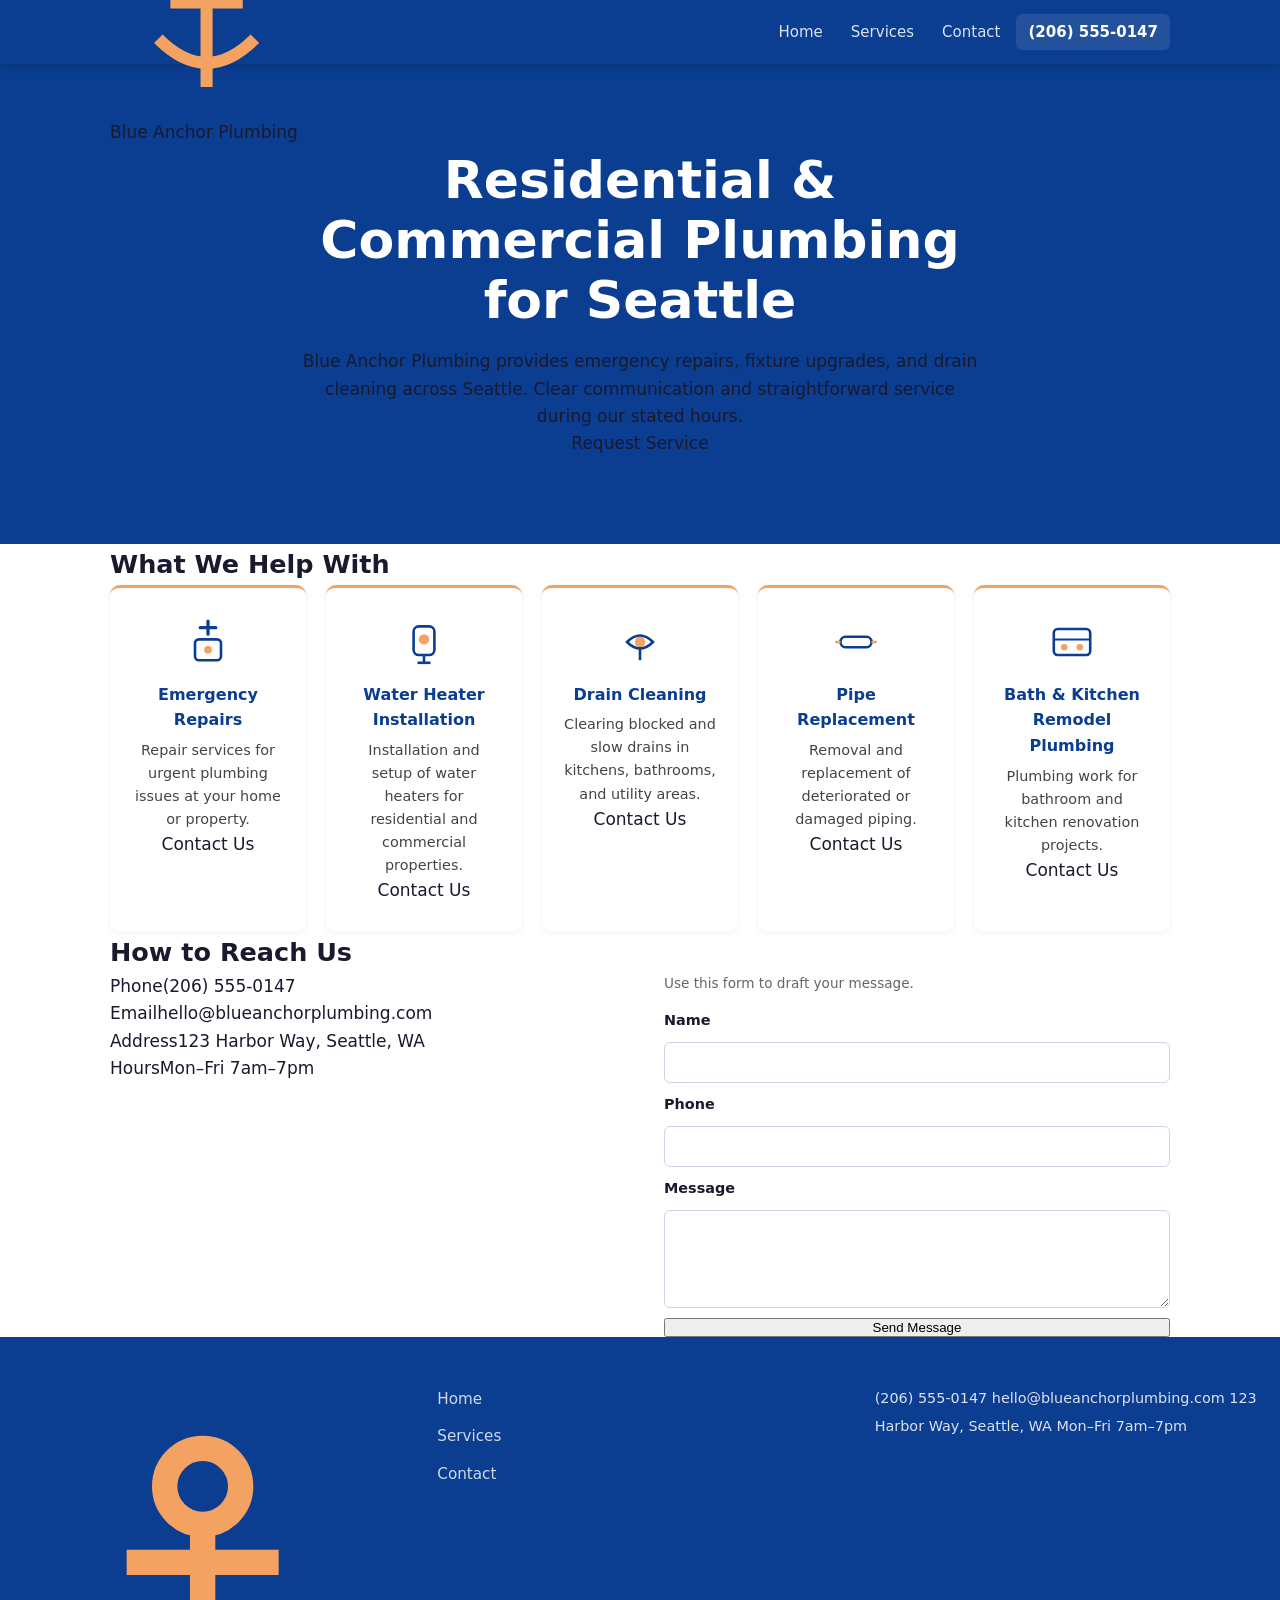
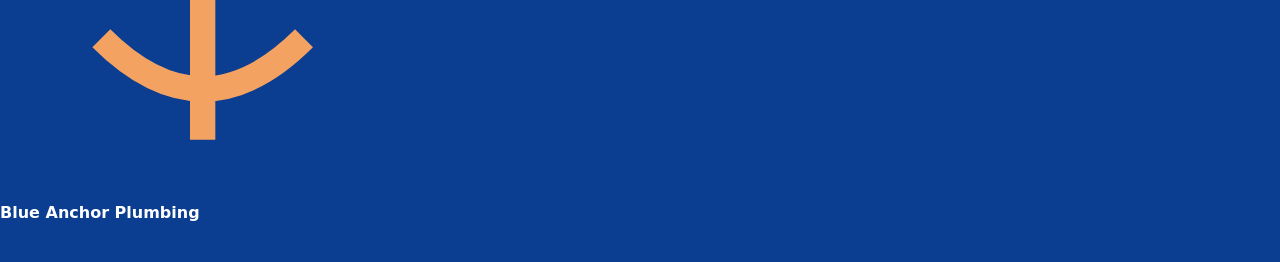
==== commit 2cd3b6df: "Publish generated site for Blue Anchor Plumbing" ====
--- a/index.html
+++ b/index.html
@@ -3,87 +3,134 @@
 <head>
 <meta charset="UTF-8">
 <meta name="viewport" content="width=device-width, initial-scale=1.0">
-<title>Blue Anchor Plumbing | Seattle Plumbing Services</title>
+<title>Blue Anchor Plumbing | Seattle</title>
 <link rel="preconnect" href="https://fonts.googleapis.com">
-<link href="https://fonts.googleapis.com/css2?family=DM+Sans:wght@400;500;700;800&display=swap" rel="stylesheet">
+<link rel="preconnect" href="https://fonts.gstatic.com" crossorigin>
+<link href="https://fonts.googleapis.com/css2?family=Inter:wght@400;700&display=swap" rel="stylesheet">
 <link rel="stylesheet" href="styles.css">
 </head>
 <body>
-<header class="site-header" id="top">
+<header class="site-header" role="banner">
   <div class="header-inner">
-    <a href="#top" class="wordmark"><span class="anchor-icon">⚓</span> Blue Anchor Plumbing</a>
-    <nav class="main-nav" id="main-nav" aria-label="Main navigation">
-      <ul>
-        <li><a href="#top">Home</a></li>
+    <a href="#home" class="logo" aria-label="Blue Anchor Plumbing home">
+      <svg class="anchor-icon" viewBox="0 0 32 32" aria-hidden="true" focusable="false"><circle cx="16" cy="8" r="3" stroke="#F4A261" stroke-width="2" fill="none"/><line x1="16" y1="11" x2="16" y2="28" stroke="#F4A261" stroke-width="2"/><path d="M8 20 Q16 28 24 20" stroke="#F4A261" stroke-width="2" fill="none"/><line x1="10" y1="14" x2="22" y2="14" stroke="#F4A261" stroke-width="2"/></svg>
+      <span>Blue Anchor Plumbing</span>
+    </a>
+    <nav class="main-nav" aria-label="Main navigation">
+      <ul role="list">
+        <li><a href="#home">Home</a></li>
         <li><a href="#services">Services</a></li>
         <li><a href="#contact">Contact</a></li>
       </ul>
     </nav>
-    <a href="tel:+12065550147" class="header-phone"><svg width="16" height="16" viewBox="0 0 24 24" fill="none" stroke="currentColor" stroke-width="2" aria-hidden="true"><path d="M22 16.92v3a2 2 0 01-2.18 2 19.79 19.79 0 01-8.63-3.07A19.5 19.5 0 013.07 9.81 19.79 19.79 0 01.12 1.18 2 2 0 012.11 0h3a2 2 0 012 1.72c.127.96.361 1.903.7 2.81a2 2 0 01-.45 2.11L6.09 7.91a16 16 0 006 6l1.27-1.27a2 2 0 012.11-.45c.907.339 1.85.573 2.81.7A2 2 0 0122 16.92z"/></svg>(206) 555-0147</a>
-    <button class="hamburger" id="hamburger" aria-label="Toggle navigation" aria-expanded="false" aria-controls="main-nav">
+    <a href="tel:+12065550147" class="header-phone">(206) 555-0147</a>
+    <button class="hamburger" aria-label="Open navigation menu" aria-expanded="false" aria-controls="mobile-nav">
       <span></span><span></span><span></span>
     </button>
   </div>
+  <nav class="mobile-nav" id="mobile-nav" aria-label="Mobile navigation" hidden>
+    <ul role="list">
+      <li><a href="#home">Home</a></li>
+      <li><a href="#services">Services</a></li>
+      <li><a href="#contact">Contact</a></li>
+      <li><a href="tel:+12065550147">(206) 555-0147</a></li>
+    </ul>
+  </nav>
 </header>
 
 <main>
-  <section class="hero" aria-label="Hero">
-    <svg class="anchor-watermark" viewBox="0 0 200 200" aria-hidden="true" focusable="false"><path d="M100 20a15 15 0 110 30 15 15 0 010-30zm0 30v110M60 70h80M40 150c0-20 20-30 60-30s60 10 60 30" stroke="white" stroke-width="6" fill="none" stroke-linecap="round"/><circle cx="40" cy="155" r="12" stroke="white" stroke-width="6" fill="none"/><circle cx="160" cy="155" r="12" stroke="white" stroke-width="6" fill="none"/></svg>
+  <section id="home" class="hero" aria-labelledby="hero-heading">
+    <div class="hero-grid-bg" aria-hidden="true"></div>
     <div class="hero-content">
-      <h1>Seattle Plumbing,<br>Done with Care</h1>
-      <p class="hero-sub">Residential and commercial plumbing services across Seattle — from emergency repairs to full remodel work.</p>
-      <a href="#contact" class="btn btn-orange">Request Service</a>
+      <h1 id="hero-heading">Residential &amp; Commercial Plumbing for Seattle</h1>
+      <p>Blue Anchor Plumbing provides emergency repairs, fixture upgrades, and drain cleaning across Seattle. Clear communication and straightforward service during our stated hours.</p>
+      <a href="#contact" class="btn-primary">Request Service</a>
     </div>
   </section>
 
-  <section class="services-section" id="services" aria-labelledby="services-heading">
+  <section id="services" class="services" aria-labelledby="services-heading">
     <div class="container">
       <h2 id="services-heading">What We Help With</h2>
-      <p class="section-sub">Blue Anchor Plumbing serves homeowners and property managers throughout Seattle.</p>
       <div class="services-grid">
-        <div class="service-card"><div class="svc-icon"><svg viewBox="0 0 48 48" fill="none" stroke="#0B3D91" stroke-width="2.5" aria-hidden="true"><circle cx="24" cy="24" r="10"/><path d="M24 4v6M24 38v6M4 24h6M38 24h6M10.1 10.1l4.2 4.2M33.7 33.7l4.2 4.2M10.1 37.9l4.2-4.2M33.7 14.3l4.2-4.2" stroke="#F4A261" stroke-width="2"/></svg></div><h3>Emergency Repairs</h3><p>Plumbing repair services for urgent issues.</p></div>
-        <div class="service-card"><div class="svc-icon"><svg viewBox="0 0 48 48" fill="none" stroke="#0B3D91" stroke-width="2.5" aria-hidden="true"><rect x="14" y="8" width="20" height="28" rx="3"/><path d="M20 36v4h8v-4M24 12v8M20 20h8" stroke-linecap="round"/><path d="M18 8h12" stroke="#F4A261" stroke-width="2"/></svg></div><h3>Water Heater Installation</h3><p>Installation and replacement of water heaters.</p></div>
-        <div class="service-card"><div class="svc-icon"><svg viewBox="0 0 48 48" fill="none" stroke="#0B3D91" stroke-width="2.5" aria-hidden="true"><path d="M24 8c0 0-12 10-12 20a12 12 0 0024 0C36 18 24 8 24 8z" stroke-linecap="round"/><path d="M24 28v8" stroke="#F4A261" stroke-width="2" stroke-linecap="round"/></svg></div><h3>Drain Cleaning</h3><p>Clearing blocked and slow-draining lines.</p></div>
-        <div class="service-card"><div class="svc-icon"><svg viewBox="0 0 48 48" fill="none" stroke="#0B3D91" stroke-width="2.5" aria-hidden="true"><path d="M10 24h28M10 16h28" stroke-linecap="round"/><path d="M18 16v-6M30 16v-6M18 32v6M30 32v6" stroke="#F4A261" stroke-width="2" stroke-linecap="round"/><path d="M10 32h28" stroke-linecap="round"/></svg></div><h3>Pipe Replacement</h3><p>Pipe removal and replacement work.</p></div>
-        <div class="service-card"><div class="svc-icon"><svg viewBox="0 0 48 48" fill="none" stroke="#0B3D91" stroke-width="2.5" aria-hidden="true"><rect x="8" y="20" width="32" height="20" rx="2"/><path d="M16 20v-6a8 8 0 0116 0v6" stroke-linecap="round"/><circle cx="24" cy="30" r="3" stroke="#F4A261" stroke-width="2"/></svg></div><h3>Bath &amp; Kitchen Remodel Plumbing</h3><p>Plumbing for bathroom and kitchen renovation projects.</p></div>
+        <article class="service-card">
+          <div class="svc-icon" aria-hidden="true"><svg viewBox="0 0 40 40"><path d="M20 4 L20 14 M14 9 L26 9" stroke="#0B3D91" stroke-width="2.5" fill="none" stroke-linecap="round"/><rect x="10" y="18" width="20" height="16" rx="3" stroke="#0B3D91" stroke-width="2" fill="none"/><circle cx="20" cy="26" r="3" fill="#F4A261"/></svg></div>
+          <h3>Emergency Repairs</h3>
+          <p>Repair services for urgent plumbing issues at your home or property.</p>
+          <a href="#contact" class="btn-secondary">Contact Us</a>
+        </article>
+        <article class="service-card">
+          <div class="svc-icon" aria-hidden="true"><svg viewBox="0 0 40 40"><rect x="12" y="8" width="16" height="22" rx="4" stroke="#0B3D91" stroke-width="2" fill="none"/><line x1="20" y1="30" x2="20" y2="36" stroke="#0B3D91" stroke-width="2"/><line x1="15" y1="36" x2="25" y2="36" stroke="#0B3D91" stroke-width="2"/><circle cx="20" cy="18" r="4" fill="#F4A261"/></svg></div>
+          <h3>Water Heater Installation</h3>
+          <p>Installation and setup of water heaters for residential and commercial properties.</p>
+          <a href="#contact" class="btn-secondary">Contact Us</a>
+        </article>
+        <article class="service-card">
+          <div class="svc-icon" aria-hidden="true"><svg viewBox="0 0 40 40"><path d="M10 20 Q20 10 30 20 Q20 30 10 20Z" stroke="#0B3D91" stroke-width="2" fill="none"/><circle cx="20" cy="20" r="4" fill="#F4A261"/><line x1="20" y1="24" x2="20" y2="34" stroke="#0B3D91" stroke-width="2"/></svg></div>
+          <h3>Drain Cleaning</h3>
+          <p>Clearing blocked and slow drains in kitchens, bathrooms, and utility areas.</p>
+          <a href="#contact" class="btn-secondary">Contact Us</a>
+        </article>
+        <article class="service-card">
+          <div class="svc-icon" aria-hidden="true"><svg viewBox="0 0 40 40"><rect x="8" y="16" width="24" height="8" rx="4" stroke="#0B3D91" stroke-width="2" fill="none"/><line x1="8" y1="20" x2="4" y2="20" stroke="#F4A261" stroke-width="2"/><line x1="32" y1="20" x2="36" y2="20" stroke="#F4A261" stroke-width="2"/></svg></div>
+          <h3>Pipe Replacement</h3>
+          <p>Removal and replacement of deteriorated or damaged piping.</p>
+          <a href="#contact" class="btn-secondary">Contact Us</a>
+        </article>
+        <article class="service-card">
+          <div class="svc-icon" aria-hidden="true"><svg viewBox="0 0 40 40"><rect x="6" y="10" width="28" height="20" rx="3" stroke="#0B3D91" stroke-width="2" fill="none"/><line x1="6" y1="18" x2="34" y2="18" stroke="#0B3D91" stroke-width="1.5"/><circle cx="14" cy="24" r="2.5" fill="#F4A261"/><circle cx="26" cy="24" r="2.5" fill="#F4A261"/></svg></div>
+          <h3>Bath &amp; Kitchen Remodel Plumbing</h3>
+          <p>Plumbing work for bathroom and kitchen renovation projects.</p>
+          <a href="#contact" class="btn-secondary">Contact Us</a>
+        </article>
       </div>
     </div>
   </section>
 
-  <section class="contact-section" id="contact" aria-labelledby="contact-heading">
+  <section id="contact" class="contact" aria-labelledby="contact-heading">
     <div class="container">
       <h2 id="contact-heading">How to Reach Us</h2>
       <div class="contact-grid">
-        <div class="contact-details">
-          <div class="contact-item"><svg width="20" height="20" viewBox="0 0 24 24" fill="none" stroke="#0B3D91" stroke-width="2" aria-hidden="true"><path d="M22 16.92v3a2 2 0 01-2.18 2 19.79 19.79 0 01-8.63-3.07A19.5 19.5 0 013.07 9.81 19.79 19.79 0 01.12 1.18 2 2 0 012.11 0h3a2 2 0 012 1.72c.127.96.361 1.903.7 2.81a2 2 0 01-.45 2.11L6.09 7.91a16 16 0 006 6l1.27-1.27a2 2 0 012.11-.45c.907.339 1.85.573 2.81.7A2 2 0 0122 16.92z"/></svg><div><strong>Phone</strong><br><a href="tel:+12065550147">(206) 555-0147</a></div></div>
-          <div class="contact-item"><svg width="20" height="20" viewBox="0 0 24 24" fill="none" stroke="#0B3D91" stroke-width="2" aria-hidden="true"><path d="M4 4h16c1.1 0 2 .9 2 2v12c0 1.1-.9 2-2 2H4c-1.1 0-2-.9-2-2V6c0-1.1.9-2 2-2z"/><polyline points="22,6 12,13 2,6"/></svg><div><strong>Email</strong><br><a href="mailto:hello@blueanchorplumbing.com">hello@blueanchorplumbing.com</a></div></div>
-          <div class="contact-item"><svg width="20" height="20" viewBox="0 0 24 24" fill="none" stroke="#0B3D91" stroke-width="2" aria-hidden="true"><path d="M21 10c0 7-9 13-9 13s-9-6-9-13a9 9 0 0118 0z"/><circle cx="12" cy="10" r="3"/></svg><div><strong>Address</strong><br>123 Harbor Way, Seattle, WA</div></div>
-          <div class="contact-item"><svg width="20" height="20" viewBox="0 0 24 24" fill="none" stroke="#0B3D91" stroke-width="2" aria-hidden="true"><circle cx="12" cy="12" r="10"/><polyline points="12,6 12,12 16,14"/></svg><div><strong>Hours</strong><br>Mon–Fri 7am–7pm</div></div>
+        <div class="contact-info">
+          <div class="info-row"><span class="info-label">Phone</span><a href="tel:+12065550147">(206) 555-0147</a></div>
+          <div class="info-row"><span class="info-label">Email</span><a href="mailto:hello@blueanchorplumbing.com">hello@blueanchorplumbing.com</a></div>
+          <div class="info-row"><span class="info-label">Address</span><span>123 Harbor Way, Seattle, WA</span></div>
+          <div class="info-row"><span class="info-label">Hours</span><span>Mon–Fri 7am–7pm</span></div>
         </div>
-        <form class="contact-form" aria-label="Message draft form" novalidate>
-          <p class="form-note">Use this form to draft your message. We'll follow up by phone or email.</p>
+        <form class="contact-form" novalidate aria-label="Draft a message">
+          <p class="form-note">Use this form to draft your message.</p>
           <label for="name">Name</label>
           <input type="text" id="name" name="name" autocomplete="name">
-          <label for="email">Email</label>
-          <input type="email" id="email" name="email" autocomplete="email">
+          <label for="phone">Phone</label>
+          <input type="tel" id="phone" name="phone" autocomplete="tel">
           <label for="message">Message</label>
           <textarea id="message" name="message" rows="4"></textarea>
-          <button type="submit" class="btn btn-navy">Send Message</button>
+          <button type="submit" class="btn-primary">Send Message</button>
         </form>
       </div>
     </div>
   </section>
 </main>
 
-<div class="mobile-call-strip"><a href="tel:+12065550147">📞 (206) 555-0147 — Tap to Call</a></div>
-
-<footer class="site-footer">
-  <div class="container footer-inner">
-    <div class="footer-brand"><span class="anchor-icon">⚓</span> Blue Anchor Plumbing<br><small>123 Harbor Way, Seattle, WA</small></div>
-    <nav aria-label="Footer navigation"><ul><li><a href="#top">Home</a></li><li><a href="#services">Services</a></li><li><a href="#contact">Contact</a></li></ul></nav>
-    <div class="footer-contact"><a href="tel:+12065550147">(206) 555-0147</a><br><a href="mailto:hello@blueanchorplumbing.com">hello@blueanchorplumbing.com</a><br><small>Mon–Fri 7am–7pm</small></div>
+<footer class="site-footer" role="contentinfo">
+  <div class="footer-inner">
+    <div class="footer-brand">
+      <svg class="anchor-icon" viewBox="0 0 32 32" aria-hidden="true" focusable="false"><circle cx="16" cy="8" r="3" stroke="#F4A261" stroke-width="2" fill="none"/><line x1="16" y1="11" x2="16" y2="28" stroke="#F4A261" stroke-width="2"/><path d="M8 20 Q16 28 24 20" stroke="#F4A261" stroke-width="2" fill="none"/><line x1="10" y1="14" x2="22" y2="14" stroke="#F4A261" stroke-width="2"/></svg>
+      <span>Blue Anchor Plumbing</span>
+    </div>
+    <nav aria-label="Footer navigation">
+      <ul role="list">
+        <li><a href="#home">Home</a></li>
+        <li><a href="#services">Services</a></li>
+        <li><a href="#contact">Contact</a></li>
+      </ul>
+    </nav>
+    <div class="footer-contact">
+      <a href="tel:+12065550147">(206) 555-0147</a>
+      <a href="mailto:hello@blueanchorplumbing.com">hello@blueanchorplumbing.com</a>
+      <span>123 Harbor Way, Seattle, WA</span>
+      <span>Mon–Fri 7am–7pm</span>
+    </div>
   </div>
-  <div class="footer-copy"><small>&copy; <span id="yr"></span> Blue Anchor Plumbing. All rights reserved.</small></div>
 </footer>
 <script src="script.js"></script>
 </body>
--- a/styles.css
+++ b/styles.css
@@ -1,103 +1,165 @@
-*,*::before,*::after{box-sizing:border-box;margin:0;padding:0}
-:root{
-  --navy:#0B3D91;
-  --orange:#F4A261;
-  --white:#FFFFFF;
-  --text:#1a1a2e;
-  --light-bg:#f7f8fc;
-  --radius:6px;
+*, *::before, *::after { box-sizing: border-box; margin: 0; padding: 0; }
+
+body {
+  font-family: 'DM Sans', system-ui, sans-serif;
+  font-size: 17px;
+  line-height: 1.6;
+  color: #1A1A2E;
+  background: #fff;
 }
-html{scroll-behavior:smooth}
-body{font-family:'DM Sans',sans-serif;font-size:16px;line-height:1.7;color:var(--text);background:var(--white)}
-h1,h2,h3,.logo-text{font-family:'Outfit',sans-serif}
-a{color:inherit;text-decoration:none}
-img{max-width:100%;display:block}
-ul{list-style:none}
-.container{max-width:1100px;margin:0 auto;padding:0 1.25rem}
+
+a { color: inherit; text-decoration: none; }
+ul { list-style: none; }
+
+.container { max-width: 1100px; margin: 0 auto; padding: 0 20px; }
 
 /* HEADER */
-.site-header{background:var(--navy);position:sticky;top:0;z-index:100;border-bottom:3px solid var(--orange)}
-.header-inner{display:flex;align-items:center;justify-content:space-between;gap:1rem;padding-top:.75rem;padding-bottom:.75rem;flex-wrap:wrap}
-.logo{display:flex;align-items:center;gap:.5rem;color:var(--white)}
-.logo-icon{font-size:1.6rem;color:var(--orange)}
-.logo-text{font-size:1.1rem;font-weight:600;color:var(--white);letter-spacing:-.01em}
-.logo-text strong{font-weight:800}
-.nav-list{display:flex;gap:1.5rem}
-.nav-list a{color:rgba(255,255,255,.85);font-family:'Outfit',sans-serif;font-weight:600;font-size:.95rem;letter-spacing:.02em;transition:color .2s}
-.nav-list a:hover,.nav-list a:focus{color:var(--orange)}
-.header-phone{color:var(--orange);font-family:'Outfit',sans-serif;font-weight:700;font-size:1.05rem;white-space:nowrap;border:2px solid var(--orange);padding:.35rem .8rem;border-radius:var(--radius);transition:background .2s,color .2s}
-.header-phone:hover{background:var(--orange);color:var(--navy)}
-.nav-toggle{display:none;background:none;border:none;color:var(--white);font-size:1.5rem;cursor:pointer;line-height:1}
+.site-header {
+  position: sticky; top: 0; z-index: 100;
+  background: #0B3D91;
+  box-shadow: 0 2px 8px rgba(0,0,0,.18);
+}
+.header-inner {
+  max-width: 1100px; margin: 0 auto;
+  display: flex; align-items: center; gap: 16px;
+  padding: 0 20px; height: 64px;
+}
+.wordmark {
+  font-weight: 800; font-size: 1.1rem; color: #fff;
+  display: flex; align-items: center; gap: 8px; white-space: nowrap;
+}
+.anchor-icon { font-style: normal; }
+.main-nav { margin-left: auto; }
+.main-nav ul { display: flex; gap: 28px; }
+.main-nav a {
+  color: rgba(255,255,255,.85); font-size: 15px; font-weight: 500;
+  padding-bottom: 2px;
+  border-bottom: 2px solid transparent;
+  transition: border-color .2s, color .2s;
+}
+.main-nav a:hover, .main-nav a:focus { color: #fff; border-bottom-color: #F4A261; }
+.header-phone {
+  display: flex; align-items: center; gap: 6px;
+  color: #fff; font-weight: 700; font-size: 15px; white-space: nowrap;
+  background: rgba(255,255,255,.1); border-radius: 6px; padding: 6px 12px;
+  transition: background .2s;
+}
+.header-phone:hover { background: rgba(255,255,255,.2); }
+.hamburger {
+  display: none; flex-direction: column; gap: 5px;
+  background: none; border: none; cursor: pointer; padding: 6px; margin-left: 8px;
+}
+.hamburger span { display: block; width: 24px; height: 2px; background: #fff; border-radius: 2px; transition: transform .25s, opacity .25s; }
+.hamburger.open span:nth-child(1) { transform: translateY(7px) rotate(45deg); }
+.hamburger.open span:nth-child(2) { opacity: 0; }
+.hamburger.open span:nth-child(3) { transform: translateY(-7px) rotate(-45deg); }
 
 /* HERO */
-.hero{background:var(--navy);color:var(--white);padding:5rem 0 0;position:relative;overflow:hidden}
-.hero-inner{display:grid;grid-template-columns:1fr 1fr;gap:2rem;align-items:center;padding-bottom:4rem}
-.hero-content h1{font-size:clamp(2rem,5vw,3.2rem);font-weight:800;line-height:1.15;margin-bottom:1rem}
-.hero-sub{color:var(--orange);display:block}
-.hero-content p{font-size:1.1rem;opacity:.88;max-width:480px;margin-bottom:2rem}
-.btn-primary{display:inline-block;background:var(--orange);color:var(--navy);font-family:'Outfit',sans-serif;font-weight:700;font-size:1rem;padding:.75rem 1.75rem;border-radius:var(--radius);border:none;cursor:pointer;transition:opacity .2s,transform .15s}
-.btn-primary:hover{opacity:.88;transform:translateY(-1px)}
-.pipe-art{position:relative;width:220px;height:220px;margin:auto}
-.pipe{background:rgba(255,255,255,.15);border:2px solid rgba(244,162,97,.5);border-radius:4px;position:absolute}
-.pipe.h{width:180px;height:28px;top:96px;left:20px}
-.pipe.v{width:28px;height:160px;top:30px;left:96px}
-.pipe-joint{width:36px;height:36px;background:var(--orange);border-radius:50%;position:absolute;top:88px;left:92px;opacity:.8}
-.pipe.short{width:80px;height:18px;top:140px;left:130px;opacity:.6}
-.hero-divider{height:60px;background:var(--white);clip-path:polygon(0 100%,100% 0,100% 100%)}
+.hero {
+  position: relative; overflow: hidden;
+  background: #0B3D91;
+  min-height: 480px; display: flex; align-items: center; justify-content: center;
+  text-align: center; padding: 80px 20px;
+}
+.anchor-watermark {
+  position: absolute; width: 420px; height: 420px;
+  opacity: .06; top: 50%; left: 50%; transform: translate(-50%,-50%);
+  pointer-events: none;
+}
+.hero-content { position: relative; z-index: 1; max-width: 680px; }
+.hero h1 { font-size: clamp(2rem, 5vw, 3.25rem); font-weight: 800; color: #fff; line-height: 1.15; margin-bottom: 18px; }
+.hero-sub { font-size: 1.1rem; color: rgba(255,255,255,.85); margin-bottom: 32px; }
+
+/* BUTTONS */
+.btn {
+  display: inline-block; font-weight: 700; font-size: 15px;
+  padding: 14px 32px; border-radius: 6px; cursor: pointer;
+  border: 2px solid transparent; transition: background .2s, color .2s, border-color .2s;
+  min-height: 48px; text-align: center;
+}
+.btn-orange { background: #F4A261; color: #fff; }
+.btn-orange:hover, .btn-orange:focus { background: #0B3D91; border-color: #fff; }
+.btn-navy { background: #0B3D91; color: #fff; }
+.btn-navy:hover, .btn-navy:focus { background: #072d6e; }
 
 /* SERVICES */
-.services{padding:4rem 0}
-.services h2,.contact-band h2{font-size:clamp(1.6rem,3vw,2.2rem);font-weight:800;color:var(--navy);margin-bottom:.5rem}
-.section-intro{color:#555;margin-bottom:2.5rem;max-width:600px}
-.services-grid{display:grid;grid-template-columns:repeat(auto-fit,minmax(200px,1fr));gap:1.5rem}
-.service-card{background:var(--light-bg);border-top:4px solid var(--orange);border-radius:var(--radius);padding:1.5rem 1.25rem;transition:box-shadow .2s,transform .15s}
-.service-card:hover{box-shadow:0 6px 24px rgba(11,61,145,.12);transform:translateY(-2px)}
-.service-icon{display:block;width:48px;height:48px;color:var(--orange);margin-bottom:1rem}
-.service-icon svg{width:100%;height:100%}
-.service-card h3{font-size:1rem;font-weight:700;color:var(--navy);margin-bottom:.4rem;line-height:1.3}
-.service-card p{font-size:.9rem;color:#444;line-height:1.6}
+.services-section { padding: 72px 0; background: #F0F4FA; }
+.services-section h2 { font-size: clamp(1.5rem, 3vw, 2rem); font-weight: 800; color: #0B3D91; text-align: center; margin-bottom: 8px; }
+.section-sub { text-align: center; color: #1A1A2E; margin-bottom: 48px; }
+.services-grid {
+  display: grid;
+  grid-template-columns: repeat(2, 1fr);
+  gap: 20px;
+}
+.service-card {
+  background: #fff; border-radius: 10px;
+  padding: 28px 20px; text-align: center;
+  box-shadow: 0 1px 4px rgba(11,61,145,.08);
+  transition: box-shadow .2s, transform .2s;
+  border-top: 3px solid #F4A261;
+}
+.service-card:hover { box-shadow: 0 6px 20px rgba(11,61,145,.13); transform: translateY(-3px); }
+.svc-icon { width: 52px; height: 52px; margin: 0 auto 14px; }
+.svc-icon svg { width: 100%; height: 100%; }
+.service-card h3 { font-size: 1rem; font-weight: 700; color: #0B3D91; margin-bottom: 6px; }
+.service-card p { font-size: .9rem; color: #444; }
 
-/* CONTACT BAND */
-.contact-band{background:var(--navy);color:var(--white);padding:4rem 0}
-.contact-band h2{color:var(--white);margin-bottom:2rem}
-.contact-grid{display:grid;grid-template-columns:1fr 1fr;gap:3rem;align-items:start}
-.contact-details dl{display:flex;flex-direction:column;gap:1rem}
-.contact-row{border-left:4px solid var(--orange);padding-left:1rem}
-.contact-row dt{font-family:'Outfit',sans-serif;font-weight:700;font-size:.8rem;text-transform:uppercase;letter-spacing:.08em;color:var(--orange);margin-bottom:.15rem}
-.contact-row dd{font-size:1rem}
-.contact-row a{color:var(--white);font-weight:600;transition:color .2s}
-.contact-row a:hover{color:var(--orange)}
-.contact-form{display:flex;flex-direction:column;gap:.75rem}
-.form-note{font-size:.85rem;opacity:.75;margin-bottom:.25rem}
-.contact-form label{font-family:'Outfit',sans-serif;font-weight:600;font-size:.9rem;color:rgba(255,255,255,.85)}
-.contact-form input,.contact-form textarea{background:rgba(255,255,255,.1);border:1.5px solid rgba(255,255,255,.25);border-radius:var(--radius);padding:.6rem .9rem;color:var(--white);font-family:'DM Sans',sans-serif;font-size:1rem;transition:border-color .2s}
-.contact-form input:focus,.contact-form textarea:focus{outline:none;border-color:var(--orange)}
-.contact-form textarea{resize:vertical}
-#form-status{font-size:.9rem;min-height:1.2em}
+/* CONTACT */
+.contact-section { padding: 72px 0; background: #fff; }
+.contact-section h2 { font-size: clamp(1.5rem, 3vw, 2rem); font-weight: 800; color: #0B3D91; margin-bottom: 36px; text-align: center; }
+.contact-grid { display: grid; grid-template-columns: 1fr 1fr; gap: 48px; }
+.contact-item { display: flex; align-items: flex-start; gap: 12px; margin-bottom: 24px; }
+.contact-item svg { flex-shrink: 0; margin-top: 2px; }
+.contact-item a { color: #0B3D91; font-weight: 500; }
+.contact-item a:hover { text-decoration: underline; }
+.contact-form { display: flex; flex-direction: column; gap: 10px; }
+.form-note { font-size: .85rem; color: #666; margin-bottom: 4px; }
+.contact-form label { font-weight: 600; font-size: .9rem; color: #1A1A2E; }
+.contact-form input, .contact-form textarea {
+  border: 1.5px solid #ccd4e3; border-radius: 6px;
+  padding: 10px 14px; font-family: inherit; font-size: 1rem;
+  transition: border-color .2s;
+}
+.contact-form input:focus, .contact-form textarea:focus { outline: none; border-color: #0B3D91; }
+
+/* MOBILE CALL STRIP */
+.mobile-call-strip {
+  display: none;
+  position: fixed; bottom: 0; left: 0; right: 0; z-index: 200;
+  background: #F4A261; text-align: center; padding: 14px;
+}
+.mobile-call-strip a { color: #fff; font-weight: 700; font-size: 1rem; }
 
 /* FOOTER */
-.site-footer{background:#07255a;color:rgba(255,255,255,.75);padding:2.5rem 0 1rem}
-.footer-inner{display:grid;grid-template-columns:auto 1fr auto;gap:2rem;align-items:start;padding-bottom:1.5rem;border-bottom:1px solid rgba(255,255,255,.12);margin-bottom:1rem}
-.footer-brand{display:flex;align-items:center;gap:.5rem}
-.footer-nav{display:flex;gap:1.25rem;flex-wrap:wrap}
-.footer-nav a{font-family:'Outfit',sans-serif;font-weight:600;font-size:.9rem;color:rgba(255,255,255,.7);transition:color .2s}
-.footer-nav a:hover{color:var(--orange)}
-.footer-contact{font-style:normal;font-size:.9rem;line-height:1.8;text-align:right}
-.footer-contact a{color:rgba(255,255,255,.75);transition:color .2s}
-.footer-contact a:hover{color:var(--orange)}
-.footer-copy{text-align:center;font-size:.8rem;color:rgba(255,255,255,.4)}
+.site-footer { background: #0B3D91; color: rgba(255,255,255,.85); padding: 48px 0 0; }
+.footer-inner { display: grid; grid-template-columns: 1fr 1fr 1fr; gap: 32px; padding-bottom: 36px; }
+.footer-brand { font-weight: 700; font-size: 1rem; color: #fff; line-height: 1.7; }
+.footer-brand small { font-weight: 400; opacity: .75; }
+.site-footer nav ul { display: flex; flex-direction: column; gap: 10px; }
+.site-footer nav a { color: rgba(255,255,255,.8); font-size: .95rem; transition: color .2s; }
+.site-footer nav a:hover { color: #F4A261; }
+.footer-contact { font-size: .9rem; line-height: 1.9; }
+.footer-contact a { color: rgba(255,255,255,.85); }
+.footer-contact a:hover { color: #F4A261; }
+.footer-copy { border-top: 1px solid rgba(255,255,255,.15); text-align: center; padding: 16px 20px; color: rgba(255,255,255,.55); }
 
-@media(max-width:768px){
-  .nav-toggle{display:block}
-  .nav-list{display:none;flex-direction:column;gap:0;position:absolute;top:100%;left:0;right:0;background:var(--navy);padding:1rem 1.25rem;border-top:1px solid rgba(255,255,255,.1)}
-  .nav-list.open{display:flex}
-  .site-header{position:relative}
-  .header-inner{position:relative}
-  .hero-inner{grid-template-columns:1fr}
-  .pipe-art{display:none}
-  .contact-grid{grid-template-columns:1fr}
-  .footer-inner{grid-template-columns:1fr;text-align:center}
-  .footer-contact{text-align:center}
-  .footer-brand{justify-content:center}
-  .footer-nav{justify-content:center}
+/* RESPONSIVE */
+@media (max-width: 768px) {
+  .main-nav {
+    display: none; position: absolute; top: 64px; left: 0; right: 0;
+    background: #0B3D91; padding: 20px;
+    box-shadow: 0 4px 12px rgba(0,0,0,.2);
+  }
+  .main-nav.open { display: block; }
+  .main-nav ul { flex-direction: column; gap: 16px; }
+  .main-nav a { font-size: 1.1rem; }
+  .hamburger { display: flex; }
+  .header-phone span { display: none; }
+  .mobile-call-strip { display: block; }
+  body { padding-bottom: 56px; }
+  .contact-grid { grid-template-columns: 1fr; }
+  .footer-inner { grid-template-columns: 1fr; gap: 24px; }
+}
+@media (min-width: 900px) {
+  .services-grid { grid-template-columns: repeat(5, 1fr); }
 }
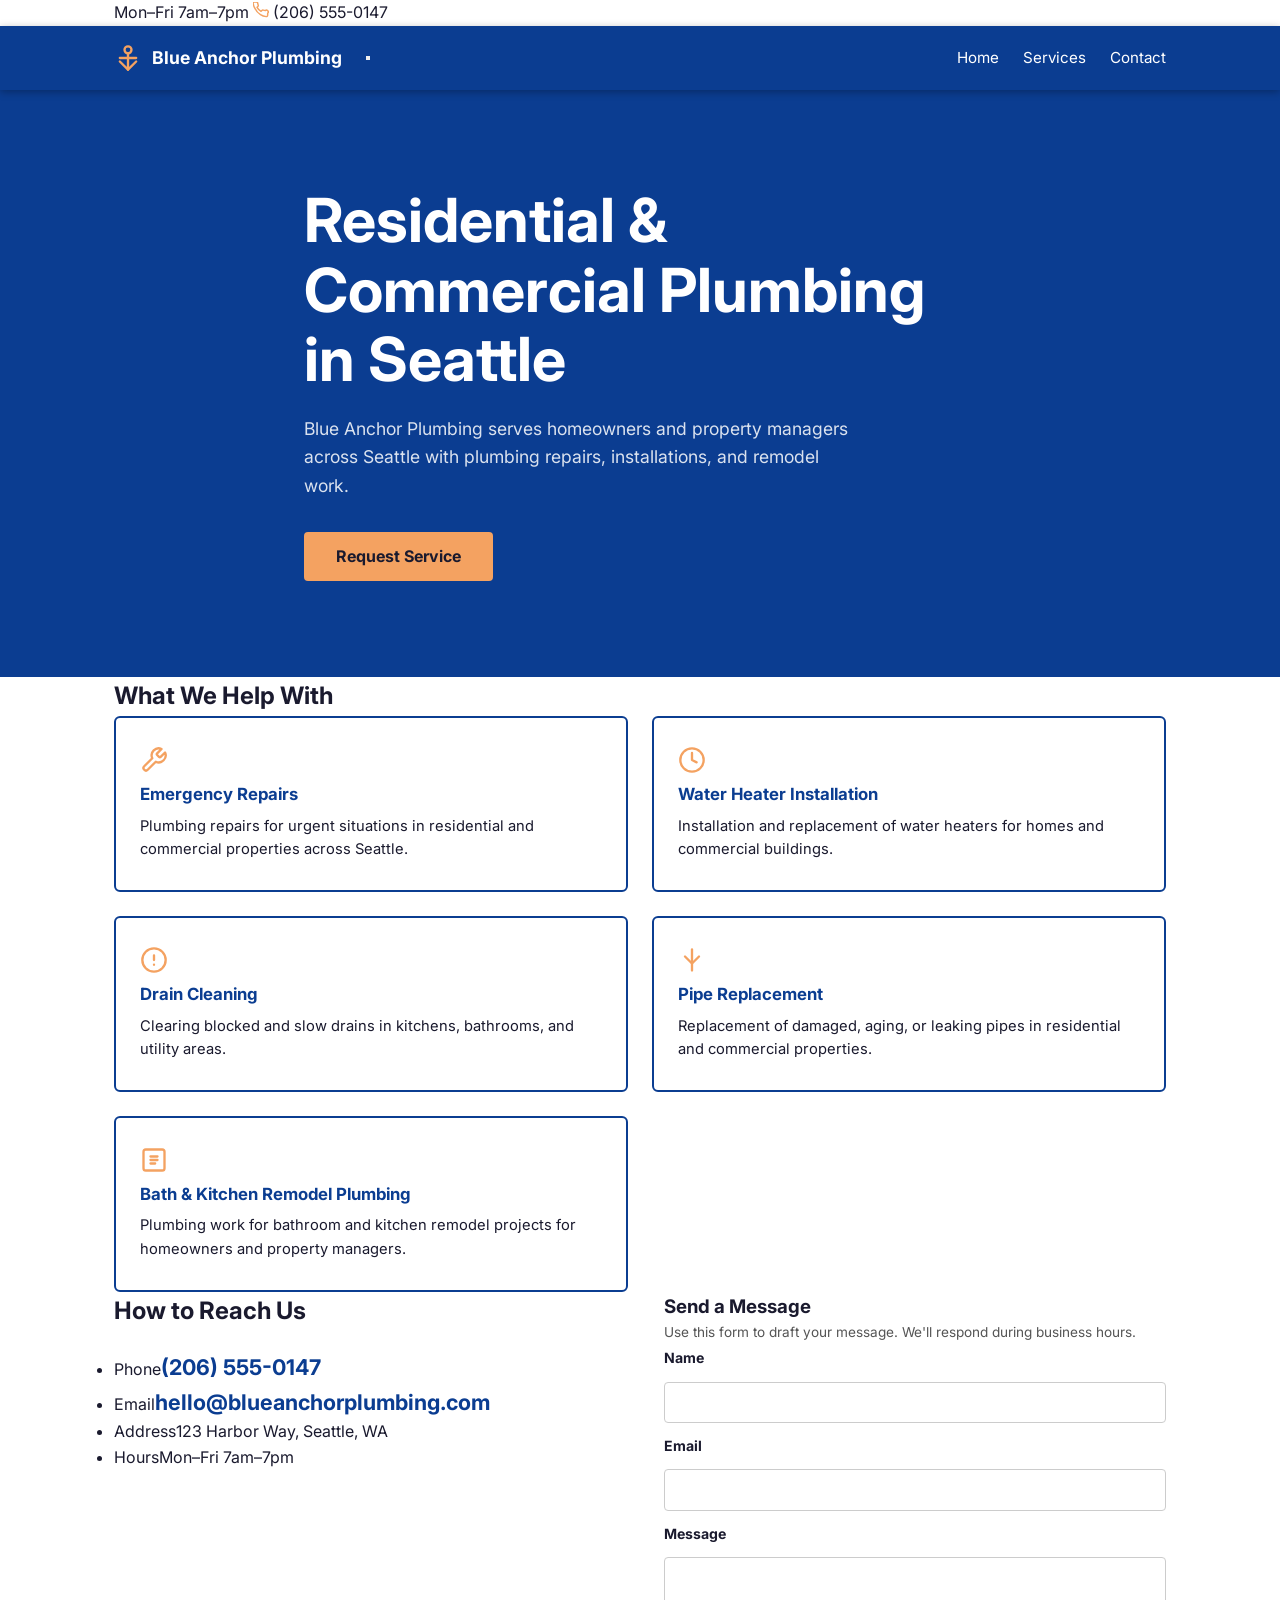
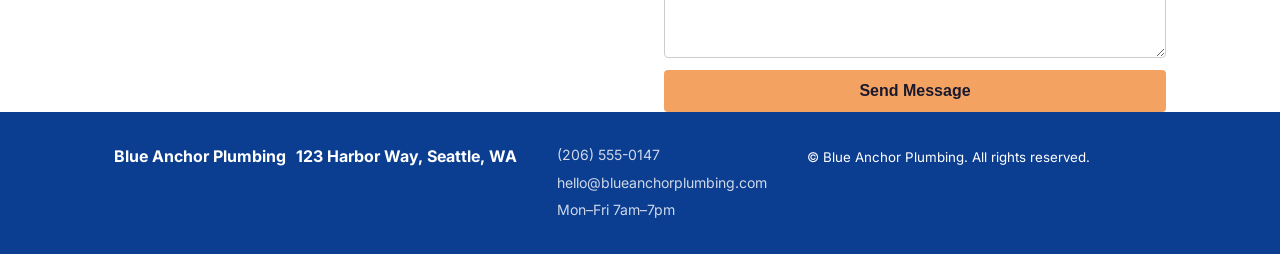
==== commit 53b5cae6: "Publish generated site for Blue Anchor Plumbing" ====
--- a/index.html
+++ b/index.html
@@ -3,107 +3,106 @@
 <head>
 <meta charset="UTF-8">
 <meta name="viewport" content="width=device-width, initial-scale=1.0">
-<title>Blue Anchor Plumbing | Seattle</title>
+<title>Blue Anchor Plumbing – Seattle Plumbing Services</title>
 <link rel="preconnect" href="https://fonts.googleapis.com">
 <link rel="preconnect" href="https://fonts.gstatic.com" crossorigin>
-<link href="https://fonts.googleapis.com/css2?family=Inter:wght@400;700&display=swap" rel="stylesheet">
+<link href="https://fonts.googleapis.com/css2?family=DM+Sans:wght@400;500;700&family=Inter:wght@400;500&display=swap" rel="stylesheet">
 <link rel="stylesheet" href="styles.css">
 </head>
 <body>
+<div class="topbar" role="banner">
+  <div class="container topbar-inner">
+    <span class="topbar-hours">Mon–Fri 7am–7pm</span>
+    <a href="tel:+12065550147" class="topbar-phone" aria-label="Call Blue Anchor Plumbing">
+      <svg aria-hidden="true" width="16" height="16" viewBox="0 0 24 24" fill="none" stroke="#F4A261" stroke-width="2.2" stroke-linecap="round" stroke-linejoin="round"><path d="M22 16.92v3a2 2 0 01-2.18 2 19.79 19.79 0 01-8.63-3.07A19.5 19.5 0 013.07 9.81 19.79 19.79 0 01.07 1.18 2 2 0 012.07 0h3a2 2 0 012 1.72c.127.96.361 1.903.7 2.81a2 2 0 01-.45 2.11L6.09 7.91a16 16 0 006 6l1.27-1.27a2 2 0 012.11-.45c.907.339 1.85.573 2.81.7A2 2 0 0122 16.92z"/></svg>
+      (206) 555-0147
+    </a>
+  </div>
+</div>
+
 <header class="site-header" role="banner">
-  <div class="header-inner">
+  <div class="container header-inner">
     <a href="#home" class="logo" aria-label="Blue Anchor Plumbing home">
-      <svg class="anchor-icon" viewBox="0 0 32 32" aria-hidden="true" focusable="false"><circle cx="16" cy="8" r="3" stroke="#F4A261" stroke-width="2" fill="none"/><line x1="16" y1="11" x2="16" y2="28" stroke="#F4A261" stroke-width="2"/><path d="M8 20 Q16 28 24 20" stroke="#F4A261" stroke-width="2" fill="none"/><line x1="10" y1="14" x2="22" y2="14" stroke="#F4A261" stroke-width="2"/></svg>
+      <svg aria-hidden="true" width="28" height="28" viewBox="0 0 24 24" fill="none" stroke="#F4A261" stroke-width="2" stroke-linecap="round" stroke-linejoin="round"><circle cx="12" cy="5" r="3"/><line x1="12" y1="8" x2="12" y2="22"/><path d="M5 15l7 7 7-7"/><line x1="5" y1="12" x2="19" y2="12"/></svg>
       <span>Blue Anchor Plumbing</span>
     </a>
-    <nav class="main-nav" aria-label="Main navigation">
+    <button class="nav-toggle" aria-expanded="false" aria-controls="main-nav" aria-label="Toggle navigation">
+      <span></span><span></span><span></span>
+    </button>
+    <nav id="main-nav" class="main-nav" aria-label="Main navigation">
       <ul role="list">
         <li><a href="#home">Home</a></li>
         <li><a href="#services">Services</a></li>
         <li><a href="#contact">Contact</a></li>
       </ul>
     </nav>
-    <a href="tel:+12065550147" class="header-phone">(206) 555-0147</a>
-    <button class="hamburger" aria-label="Open navigation menu" aria-expanded="false" aria-controls="mobile-nav">
-      <span></span><span></span><span></span>
-    </button>
   </div>
-  <nav class="mobile-nav" id="mobile-nav" aria-label="Mobile navigation" hidden>
-    <ul role="list">
-      <li><a href="#home">Home</a></li>
-      <li><a href="#services">Services</a></li>
-      <li><a href="#contact">Contact</a></li>
-      <li><a href="tel:+12065550147">(206) 555-0147</a></li>
-    </ul>
-  </nav>
 </header>
 
 <main>
   <section id="home" class="hero" aria-labelledby="hero-heading">
-    <div class="hero-grid-bg" aria-hidden="true"></div>
-    <div class="hero-content">
-      <h1 id="hero-heading">Residential &amp; Commercial Plumbing for Seattle</h1>
-      <p>Blue Anchor Plumbing provides emergency repairs, fixture upgrades, and drain cleaning across Seattle. Clear communication and straightforward service during our stated hours.</p>
+    <div class="hero-texture" aria-hidden="true"></div>
+    <div class="container hero-content">
+      <h1 id="hero-heading">Residential &amp; Commercial Plumbing in Seattle</h1>
+      <p class="hero-sub">Blue Anchor Plumbing serves homeowners and property managers across Seattle with plumbing repairs, installations, and remodel work.</p>
       <a href="#contact" class="btn-primary">Request Service</a>
     </div>
   </section>
 
-  <section id="services" class="services" aria-labelledby="services-heading">
+  <section id="services" class="services-section" aria-labelledby="services-heading">
     <div class="container">
       <h2 id="services-heading">What We Help With</h2>
       <div class="services-grid">
         <article class="service-card">
-          <div class="svc-icon" aria-hidden="true"><svg viewBox="0 0 40 40"><path d="M20 4 L20 14 M14 9 L26 9" stroke="#0B3D91" stroke-width="2.5" fill="none" stroke-linecap="round"/><rect x="10" y="18" width="20" height="16" rx="3" stroke="#0B3D91" stroke-width="2" fill="none"/><circle cx="20" cy="26" r="3" fill="#F4A261"/></svg></div>
+          <div class="card-icon" aria-hidden="true"><svg width="28" height="28" viewBox="0 0 24 24" fill="none" stroke="#F4A261" stroke-width="2" stroke-linecap="round" stroke-linejoin="round"><path d="M14.7 6.3a1 1 0 000 1.4l1.6 1.6a1 1 0 001.4 0l3.77-3.77a6 6 0 01-7.94 7.94l-6.91 6.91a2.12 2.12 0 01-3-3l6.91-6.91a6 6 0 017.94-7.94l-3.76 3.76z"/></svg></div>
           <h3>Emergency Repairs</h3>
-          <p>Repair services for urgent plumbing issues at your home or property.</p>
-          <a href="#contact" class="btn-secondary">Contact Us</a>
+          <p>Plumbing repairs for urgent situations in residential and commercial properties across Seattle.</p>
         </article>
         <article class="service-card">
-          <div class="svc-icon" aria-hidden="true"><svg viewBox="0 0 40 40"><rect x="12" y="8" width="16" height="22" rx="4" stroke="#0B3D91" stroke-width="2" fill="none"/><line x1="20" y1="30" x2="20" y2="36" stroke="#0B3D91" stroke-width="2"/><line x1="15" y1="36" x2="25" y2="36" stroke="#0B3D91" stroke-width="2"/><circle cx="20" cy="18" r="4" fill="#F4A261"/></svg></div>
+          <div class="card-icon" aria-hidden="true"><svg width="28" height="28" viewBox="0 0 24 24" fill="none" stroke="#F4A261" stroke-width="2" stroke-linecap="round" stroke-linejoin="round"><path d="M12 2C6.48 2 2 6.48 2 12s4.48 10 10 10 10-4.48 10-10S17.52 2 12 2z"/><path d="M12 6v6l4 2"/></svg></div>
           <h3>Water Heater Installation</h3>
-          <p>Installation and setup of water heaters for residential and commercial properties.</p>
-          <a href="#contact" class="btn-secondary">Contact Us</a>
+          <p>Installation and replacement of water heaters for homes and commercial buildings.</p>
         </article>
         <article class="service-card">
-          <div class="svc-icon" aria-hidden="true"><svg viewBox="0 0 40 40"><path d="M10 20 Q20 10 30 20 Q20 30 10 20Z" stroke="#0B3D91" stroke-width="2" fill="none"/><circle cx="20" cy="20" r="4" fill="#F4A261"/><line x1="20" y1="24" x2="20" y2="34" stroke="#0B3D91" stroke-width="2"/></svg></div>
+          <div class="card-icon" aria-hidden="true"><svg width="28" height="28" viewBox="0 0 24 24" fill="none" stroke="#F4A261" stroke-width="2" stroke-linecap="round" stroke-linejoin="round"><circle cx="12" cy="12" r="10"/><path d="M12 8v4M12 16h.01"/></svg></div>
           <h3>Drain Cleaning</h3>
           <p>Clearing blocked and slow drains in kitchens, bathrooms, and utility areas.</p>
-          <a href="#contact" class="btn-secondary">Contact Us</a>
         </article>
         <article class="service-card">
-          <div class="svc-icon" aria-hidden="true"><svg viewBox="0 0 40 40"><rect x="8" y="16" width="24" height="8" rx="4" stroke="#0B3D91" stroke-width="2" fill="none"/><line x1="8" y1="20" x2="4" y2="20" stroke="#F4A261" stroke-width="2"/><line x1="32" y1="20" x2="36" y2="20" stroke="#F4A261" stroke-width="2"/></svg></div>
+          <div class="card-icon" aria-hidden="true"><svg width="28" height="28" viewBox="0 0 24 24" fill="none" stroke="#F4A261" stroke-width="2" stroke-linecap="round" stroke-linejoin="round"><polyline points="6 9 12 15 18 9"/><line x1="12" y1="3" x2="12" y2="21"/></svg></div>
           <h3>Pipe Replacement</h3>
-          <p>Removal and replacement of deteriorated or damaged piping.</p>
-          <a href="#contact" class="btn-secondary">Contact Us</a>
+          <p>Replacement of damaged, aging, or leaking pipes in residential and commercial properties.</p>
         </article>
         <article class="service-card">
-          <div class="svc-icon" aria-hidden="true"><svg viewBox="0 0 40 40"><rect x="6" y="10" width="28" height="20" rx="3" stroke="#0B3D91" stroke-width="2" fill="none"/><line x1="6" y1="18" x2="34" y2="18" stroke="#0B3D91" stroke-width="1.5"/><circle cx="14" cy="24" r="2.5" fill="#F4A261"/><circle cx="26" cy="24" r="2.5" fill="#F4A261"/></svg></div>
+          <div class="card-icon" aria-hidden="true"><svg width="28" height="28" viewBox="0 0 24 24" fill="none" stroke="#F4A261" stroke-width="2" stroke-linecap="round" stroke-linejoin="round"><rect x="3" y="3" width="18" height="18" rx="2"/><path d="M9 9h6M9 12h6M9 15h4"/></svg></div>
           <h3>Bath &amp; Kitchen Remodel Plumbing</h3>
-          <p>Plumbing work for bathroom and kitchen renovation projects.</p>
-          <a href="#contact" class="btn-secondary">Contact Us</a>
+          <p>Plumbing work for bathroom and kitchen remodel projects for homeowners and property managers.</p>
         </article>
       </div>
     </div>
   </section>
 
-  <section id="contact" class="contact" aria-labelledby="contact-heading">
-    <div class="container">
-      <h2 id="contact-heading">How to Reach Us</h2>
-      <div class="contact-grid">
-        <div class="contact-info">
-          <div class="info-row"><span class="info-label">Phone</span><a href="tel:+12065550147">(206) 555-0147</a></div>
-          <div class="info-row"><span class="info-label">Email</span><a href="mailto:hello@blueanchorplumbing.com">hello@blueanchorplumbing.com</a></div>
-          <div class="info-row"><span class="info-label">Address</span><span>123 Harbor Way, Seattle, WA</span></div>
-          <div class="info-row"><span class="info-label">Hours</span><span>Mon–Fri 7am–7pm</span></div>
-        </div>
-        <form class="contact-form" novalidate aria-label="Draft a message">
-          <p class="form-note">Use this form to draft your message.</p>
-          <label for="name">Name</label>
-          <input type="text" id="name" name="name" autocomplete="name">
-          <label for="phone">Phone</label>
-          <input type="tel" id="phone" name="phone" autocomplete="tel">
-          <label for="message">Message</label>
-          <textarea id="message" name="message" rows="4"></textarea>
+  <section id="contact" class="contact-section" aria-labelledby="contact-heading">
+    <div class="container contact-grid">
+      <div class="contact-info">
+        <h2 id="contact-heading">How to Reach Us</h2>
+        <ul class="contact-list" role="list">
+          <li><span class="contact-label">Phone</span><a href="tel:+12065550147">(206) 555-0147</a></li>
+          <li><span class="contact-label">Email</span><a href="mailto:hello@blueanchorplumbing.com">hello@blueanchorplumbing.com</a></li>
+          <li><span class="contact-label">Address</span><span>123 Harbor Way, Seattle, WA</span></li>
+          <li><span class="contact-label">Hours</span><span>Mon–Fri 7am–7pm</span></li>
+        </ul>
+      </div>
+      <div class="contact-form-area">
+        <h3>Send a Message</h3>
+        <p class="form-note">Use this form to draft your message. We'll respond during business hours.</p>
+        <form class="contact-form" aria-label="Contact form">
+          <label for="cf-name">Name</label>
+          <input type="text" id="cf-name" name="name" autocomplete="name" required>
+          <label for="cf-email">Email</label>
+          <input type="email" id="cf-email" name="email" autocomplete="email" required>
+          <label for="cf-msg">Message</label>
+          <textarea id="cf-msg" name="message" rows="4" required></textarea>
           <button type="submit" class="btn-primary">Send Message</button>
         </form>
       </div>
@@ -111,24 +110,19 @@
   </section>
 </main>
 
-<footer class="site-footer" role="contentinfo">
-  <div class="footer-inner">
+<footer class="site-footer">
+  <div class="container footer-inner">
     <div class="footer-brand">
-      <svg class="anchor-icon" viewBox="0 0 32 32" aria-hidden="true" focusable="false"><circle cx="16" cy="8" r="3" stroke="#F4A261" stroke-width="2" fill="none"/><line x1="16" y1="11" x2="16" y2="28" stroke="#F4A261" stroke-width="2"/><path d="M8 20 Q16 28 24 20" stroke="#F4A261" stroke-width="2" fill="none"/><line x1="10" y1="14" x2="22" y2="14" stroke="#F4A261" stroke-width="2"/></svg>
-      <span>Blue Anchor Plumbing</span>
+      <strong>Blue Anchor Plumbing</strong>
+      <span>123 Harbor Way, Seattle, WA</span>
     </div>
-    <nav aria-label="Footer navigation">
-      <ul role="list">
-        <li><a href="#home">Home</a></li>
-        <li><a href="#services">Services</a></li>
-        <li><a href="#contact">Contact</a></li>
-      </ul>
-    </nav>
     <div class="footer-contact">
       <a href="tel:+12065550147">(206) 555-0147</a>
       <a href="mailto:hello@blueanchorplumbing.com">hello@blueanchorplumbing.com</a>
-      <span>123 Harbor Way, Seattle, WA</span>
       <span>Mon–Fri 7am–7pm</span>
+    </div>
+    <div class="footer-copy">
+      <small>&copy; <span id="yr"></span> Blue Anchor Plumbing. All rights reserved.</small>
     </div>
   </div>
 </footer>
--- a/styles.css
+++ b/styles.css
@@ -1,165 +1,228 @@
 *, *::before, *::after { box-sizing: border-box; margin: 0; padding: 0; }
 
 body {
-  font-family: 'DM Sans', system-ui, sans-serif;
-  font-size: 17px;
+  font-family: 'Inter', sans-serif;
+  font-size: 1rem;
   line-height: 1.6;
   color: #1A1A2E;
   background: #fff;
 }
 
 a { color: inherit; text-decoration: none; }
-ul { list-style: none; }
-
-.container { max-width: 1100px; margin: 0 auto; padding: 0 20px; }
+a:focus-visible, button:focus-visible, input:focus-visible, textarea:focus-visible {
+  outline: 3px solid #F4A261;
+  outline-offset: 2px;
+}
+
+.container { max-width: 1100px; margin: 0 auto; padding: 0 1.5rem; }
 
 /* HEADER */
 .site-header {
-  position: sticky; top: 0; z-index: 100;
   background: #0B3D91;
-  box-shadow: 0 2px 8px rgba(0,0,0,.18);
+  position: sticky;
+  top: 0;
+  z-index: 100;
+  box-shadow: 0 2px 8px rgba(0,0,0,0.3);
 }
 .header-inner {
-  max-width: 1100px; margin: 0 auto;
-  display: flex; align-items: center; gap: 16px;
-  padding: 0 20px; height: 64px;
-}
-.wordmark {
-  font-weight: 800; font-size: 1.1rem; color: #fff;
-  display: flex; align-items: center; gap: 8px; white-space: nowrap;
-}
-.anchor-icon { font-style: normal; }
+  max-width: 1100px;
+  margin: 0 auto;
+  padding: 0 1.5rem;
+  display: flex;
+  align-items: center;
+  gap: 1.5rem;
+  height: 64px;
+}
+.logo {
+  display: flex;
+  align-items: center;
+  gap: 0.6rem;
+  color: #fff;
+  font-weight: 700;
+  font-size: 1.1rem;
+  white-space: nowrap;
+  flex-shrink: 0;
+}
+.anchor-icon { width: 32px; height: 32px; flex-shrink: 0; }
 .main-nav { margin-left: auto; }
-.main-nav ul { display: flex; gap: 28px; }
+.main-nav ul, .site-footer nav ul { display: flex; gap: 1.5rem; list-style: none; }
 .main-nav a {
-  color: rgba(255,255,255,.85); font-size: 15px; font-weight: 500;
-  padding-bottom: 2px;
+  color: #fff;
+  font-size: 0.95rem;
+  padding: 0.25rem 0;
   border-bottom: 2px solid transparent;
-  transition: border-color .2s, color .2s;
-}
-.main-nav a:hover, .main-nav a:focus { color: #fff; border-bottom-color: #F4A261; }
+  transition: border-color 0.2s, color 0.2s;
+}
+.main-nav a:hover { color: #F4A261; border-bottom-color: #F4A261; }
 .header-phone {
-  display: flex; align-items: center; gap: 6px;
-  color: #fff; font-weight: 700; font-size: 15px; white-space: nowrap;
-  background: rgba(255,255,255,.1); border-radius: 6px; padding: 6px 12px;
-  transition: background .2s;
-}
-.header-phone:hover { background: rgba(255,255,255,.2); }
+  color: #F4A261;
+  font-weight: 700;
+  font-size: 0.95rem;
+  white-space: nowrap;
+}
 .hamburger {
-  display: none; flex-direction: column; gap: 5px;
-  background: none; border: none; cursor: pointer; padding: 6px; margin-left: 8px;
-}
-.hamburger span { display: block; width: 24px; height: 2px; background: #fff; border-radius: 2px; transition: transform .25s, opacity .25s; }
-.hamburger.open span:nth-child(1) { transform: translateY(7px) rotate(45deg); }
-.hamburger.open span:nth-child(2) { opacity: 0; }
-.hamburger.open span:nth-child(3) { transform: translateY(-7px) rotate(-45deg); }
+  display: none;
+  flex-direction: column;
+  gap: 5px;
+  background: none;
+  border: none;
+  cursor: pointer;
+  padding: 4px;
+  margin-left: auto;
+}
+.hamburger span { display: block; width: 24px; height: 2px; background: #fff; border-radius: 2px; transition: 0.3s; }
+.mobile-nav {
+  background: #0a3280;
+  padding: 1rem 1.5rem;
+}
+.mobile-nav ul { flex-direction: column; gap: 0; list-style: none; }
+.mobile-nav a { display: block; color: #fff; padding: 0.7rem 0; border-bottom: 1px solid rgba(255,255,255,0.1); font-size: 1rem; }
+.mobile-nav a:hover { color: #F4A261; }
 
 /* HERO */
 .hero {
-  position: relative; overflow: hidden;
   background: #0B3D91;
-  min-height: 480px; display: flex; align-items: center; justify-content: center;
-  text-align: center; padding: 80px 20px;
-}
-.anchor-watermark {
-  position: absolute; width: 420px; height: 420px;
-  opacity: .06; top: 50%; left: 50%; transform: translate(-50%,-50%);
+  position: relative;
+  overflow: hidden;
+  padding: 6rem 1.5rem;
+  display: flex;
+  align-items: center;
+  justify-content: center;
+}
+.hero-grid-bg {
+  position: absolute;
+  inset: 0;
+  background-image:
+    linear-gradient(rgba(255,255,255,0.05) 1px, transparent 1px),
+    linear-gradient(90deg, rgba(255,255,255,0.05) 1px, transparent 1px);
+  background-size: 48px 48px;
   pointer-events: none;
 }
-.hero-content { position: relative; z-index: 1; max-width: 680px; }
-.hero h1 { font-size: clamp(2rem, 5vw, 3.25rem); font-weight: 800; color: #fff; line-height: 1.15; margin-bottom: 18px; }
-.hero-sub { font-size: 1.1rem; color: rgba(255,255,255,.85); margin-bottom: 32px; }
+.hero-content {
+  position: relative;
+  max-width: 720px;
+  text-align: left;
+}
+.hero-content h1 {
+  font-size: clamp(2.2rem, 5vw, 3.8rem);
+  font-weight: 700;
+  color: #fff;
+  line-height: 1.15;
+  margin-bottom: 1.25rem;
+}
+.hero-content p { color: rgba(255,255,255,0.85); font-size: 1.1rem; margin-bottom: 2rem; max-width: 560px; }
 
 /* BUTTONS */
-.btn {
-  display: inline-block; font-weight: 700; font-size: 15px;
-  padding: 14px 32px; border-radius: 6px; cursor: pointer;
-  border: 2px solid transparent; transition: background .2s, color .2s, border-color .2s;
-  min-height: 48px; text-align: center;
-}
-.btn-orange { background: #F4A261; color: #fff; }
-.btn-orange:hover, .btn-orange:focus { background: #0B3D91; border-color: #fff; }
-.btn-navy { background: #0B3D91; color: #fff; }
-.btn-navy:hover, .btn-navy:focus { background: #072d6e; }
+.btn-primary {
+  display: inline-block;
+  background: #F4A261;
+  color: #1A1A2E;
+  font-weight: 700;
+  font-size: 1rem;
+  padding: 0.75rem 2rem;
+  border-radius: 4px;
+  border: none;
+  cursor: pointer;
+  transition: background 0.2s, transform 0.1s;
+}
+.btn-primary:hover { background: #e8894a; }
+.btn-secondary {
+  display: inline-block;
+  color: #0B3D91;
+  font-weight: 700;
+  font-size: 0.9rem;
+  border: 2px solid #0B3D91;
+  padding: 0.45rem 1.2rem;
+  border-radius: 4px;
+  transition: background 0.2s, color 0.2s;
+  margin-top: 0.75rem;
+}
+.btn-secondary:hover { background: #0B3D91; color: #fff; }
 
 /* SERVICES */
-.services-section { padding: 72px 0; background: #F0F4FA; }
-.services-section h2 { font-size: clamp(1.5rem, 3vw, 2rem); font-weight: 800; color: #0B3D91; text-align: center; margin-bottom: 8px; }
-.section-sub { text-align: center; color: #1A1A2E; margin-bottom: 48px; }
+.services { background: #EEF2FA; padding: 5rem 0; }
+.services h2 {
+  font-size: clamp(1.6rem, 3vw, 2.4rem);
+  font-weight: 700;
+  color: #0B3D91;
+  margin-bottom: 2.5rem;
+}
 .services-grid {
   display: grid;
   grid-template-columns: repeat(2, 1fr);
-  gap: 20px;
+  gap: 1.5rem;
 }
 .service-card {
-  background: #fff; border-radius: 10px;
-  padding: 28px 20px; text-align: center;
-  box-shadow: 0 1px 4px rgba(11,61,145,.08);
-  transition: box-shadow .2s, transform .2s;
-  border-top: 3px solid #F4A261;
-}
-.service-card:hover { box-shadow: 0 6px 20px rgba(11,61,145,.13); transform: translateY(-3px); }
-.svc-icon { width: 52px; height: 52px; margin: 0 auto 14px; }
+  background: #fff;
+  border: 2px solid #0B3D91;
+  border-radius: 6px;
+  padding: 1.75rem 1.5rem;
+  display: flex;
+  flex-direction: column;
+}
+.svc-icon { width: 48px; height: 48px; margin-bottom: 1rem; }
 .svc-icon svg { width: 100%; height: 100%; }
-.service-card h3 { font-size: 1rem; font-weight: 700; color: #0B3D91; margin-bottom: 6px; }
-.service-card p { font-size: .9rem; color: #444; }
+.service-card h3 { font-size: 1.05rem; font-weight: 700; color: #0B3D91; margin-bottom: 0.4rem; }
+.service-card p { font-size: 0.92rem; color: #1A1A2E; flex: 1; }
 
 /* CONTACT */
-.contact-section { padding: 72px 0; background: #fff; }
-.contact-section h2 { font-size: clamp(1.5rem, 3vw, 2rem); font-weight: 800; color: #0B3D91; margin-bottom: 36px; text-align: center; }
-.contact-grid { display: grid; grid-template-columns: 1fr 1fr; gap: 48px; }
-.contact-item { display: flex; align-items: flex-start; gap: 12px; margin-bottom: 24px; }
-.contact-item svg { flex-shrink: 0; margin-top: 2px; }
-.contact-item a { color: #0B3D91; font-weight: 500; }
-.contact-item a:hover { text-decoration: underline; }
-.contact-form { display: flex; flex-direction: column; gap: 10px; }
-.form-note { font-size: .85rem; color: #666; margin-bottom: 4px; }
-.contact-form label { font-weight: 600; font-size: .9rem; color: #1A1A2E; }
+.contact { background: #fff; padding: 5rem 0; }
+.contact h2 {
+  font-size: clamp(1.6rem, 3vw, 2.4rem);
+  font-weight: 700;
+  color: #0B3D91;
+  margin-bottom: 2.5rem;
+}
+.contact-grid { display: grid; grid-template-columns: 1fr 1fr; gap: 3rem; }
+.contact-info { display: flex; flex-direction: column; gap: 1.25rem; }
+.info-row { display: flex; flex-direction: column; gap: 0.2rem; }
+.info-label {
+  font-size: 0.75rem;
+  font-weight: 700;
+  text-transform: uppercase;
+  letter-spacing: 0.1em;
+  color: #F4A261;
+}
+.contact-info a, .contact-info span { font-size: 1rem; color: #1A1A2E; }
+.contact-info a { font-size: 1.35rem; font-weight: 700; color: #0B3D91; }
+.contact-info a:hover { color: #F4A261; }
+.contact-form { display: flex; flex-direction: column; gap: 0.75rem; }
+.form-note { font-size: 0.85rem; color: #555; margin-bottom: 0.25rem; }
+.contact-form label { font-size: 0.88rem; font-weight: 700; color: #1A1A2E; }
 .contact-form input, .contact-form textarea {
-  border: 1.5px solid #ccd4e3; border-radius: 6px;
-  padding: 10px 14px; font-family: inherit; font-size: 1rem;
-  transition: border-color .2s;
-}
-.contact-form input:focus, .contact-form textarea:focus { outline: none; border-color: #0B3D91; }
-
-/* MOBILE CALL STRIP */
-.mobile-call-strip {
-  display: none;
-  position: fixed; bottom: 0; left: 0; right: 0; z-index: 200;
-  background: #F4A261; text-align: center; padding: 14px;
-}
-.mobile-call-strip a { color: #fff; font-weight: 700; font-size: 1rem; }
+  padding: 0.6rem 0.85rem;
+  border: 1.5px solid #ccc;
+  border-radius: 4px;
+  font-family: inherit;
+  font-size: 1rem;
+  width: 100%;
+  transition: border-color 0.2s;
+}
+.contact-form input:focus, .contact-form textarea:focus { border-color: #0B3D91; }
 
 /* FOOTER */
-.site-footer { background: #0B3D91; color: rgba(255,255,255,.85); padding: 48px 0 0; }
-.footer-inner { display: grid; grid-template-columns: 1fr 1fr 1fr; gap: 32px; padding-bottom: 36px; }
-.footer-brand { font-weight: 700; font-size: 1rem; color: #fff; line-height: 1.7; }
-.footer-brand small { font-weight: 400; opacity: .75; }
-.site-footer nav ul { display: flex; flex-direction: column; gap: 10px; }
-.site-footer nav a { color: rgba(255,255,255,.8); font-size: .95rem; transition: color .2s; }
+.site-footer { background: #0B3D91; color: #fff; padding: 2rem 1.5rem; }
+.footer-inner {
+  max-width: 1100px;
+  margin: 0 auto;
+  display: flex;
+  flex-wrap: wrap;
+  gap: 1.5rem 2.5rem;
+  align-items: flex-start;
+}
+.footer-brand { display: flex; align-items: center; gap: 0.6rem; font-weight: 700; font-size: 1rem; }
+.site-footer nav ul { display: flex; flex-wrap: wrap; gap: 0.5rem 1.25rem; list-style: none; }
+.site-footer nav a { color: rgba(255,255,255,0.8); font-size: 0.9rem; }
 .site-footer nav a:hover { color: #F4A261; }
-.footer-contact { font-size: .9rem; line-height: 1.9; }
-.footer-contact a { color: rgba(255,255,255,.85); }
+.footer-contact { display: flex; flex-direction: column; gap: 0.3rem; font-size: 0.88rem; color: rgba(255,255,255,0.8); }
+.footer-contact a { color: rgba(255,255,255,0.8); }
 .footer-contact a:hover { color: #F4A261; }
-.footer-copy { border-top: 1px solid rgba(255,255,255,.15); text-align: center; padding: 16px 20px; color: rgba(255,255,255,.55); }
-
-/* RESPONSIVE */
+
 @media (max-width: 768px) {
-  .main-nav {
-    display: none; position: absolute; top: 64px; left: 0; right: 0;
-    background: #0B3D91; padding: 20px;
-    box-shadow: 0 4px 12px rgba(0,0,0,.2);
-  }
-  .main-nav.open { display: block; }
-  .main-nav ul { flex-direction: column; gap: 16px; }
-  .main-nav a { font-size: 1.1rem; }
+  .main-nav, .header-phone { display: none; }
   .hamburger { display: flex; }
-  .header-phone span { display: none; }
-  .mobile-call-strip { display: block; }
-  body { padding-bottom: 56px; }
+  .services-grid { grid-template-columns: 1fr; }
   .contact-grid { grid-template-columns: 1fr; }
-  .footer-inner { grid-template-columns: 1fr; gap: 24px; }
-}
-@media (min-width: 900px) {
-  .services-grid { grid-template-columns: repeat(5, 1fr); }
+  .btn-primary { width: 100%; text-align: center; }
+  .hero { padding: 4rem 1.5rem; }
 }
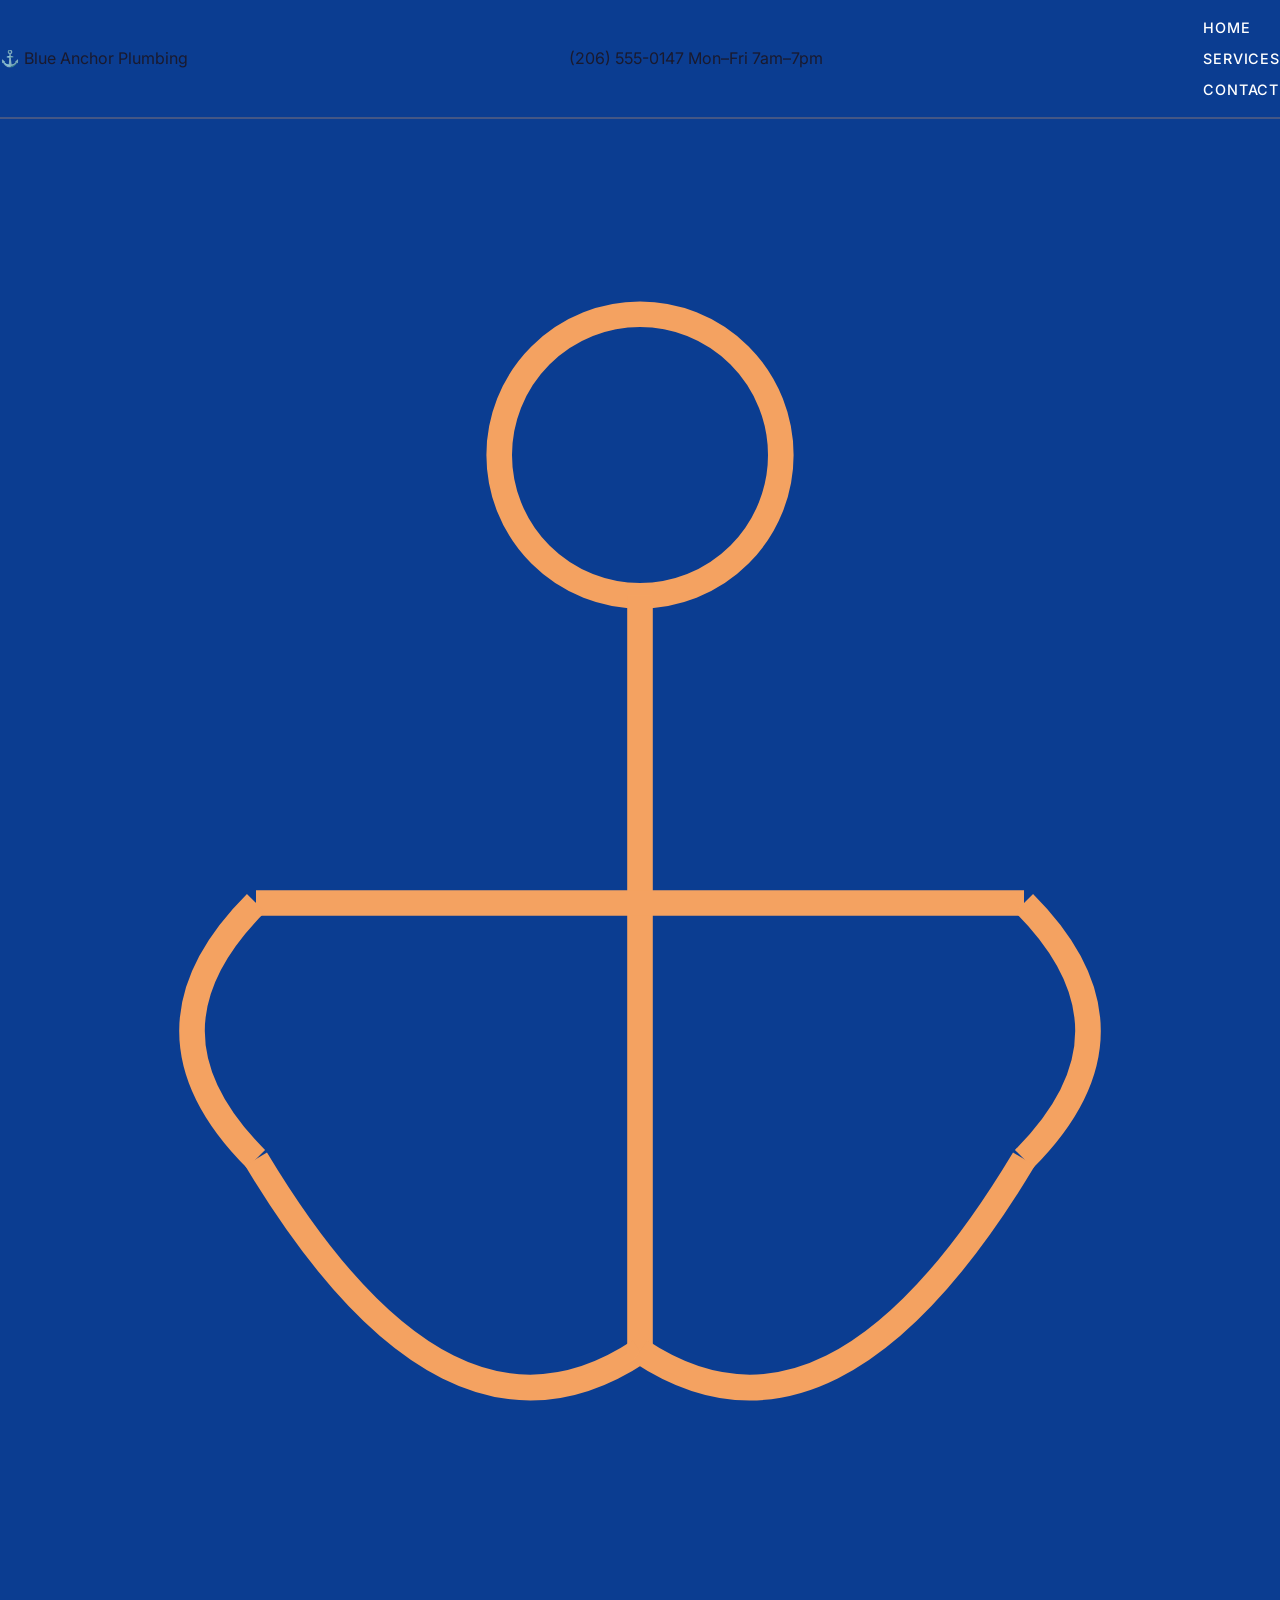
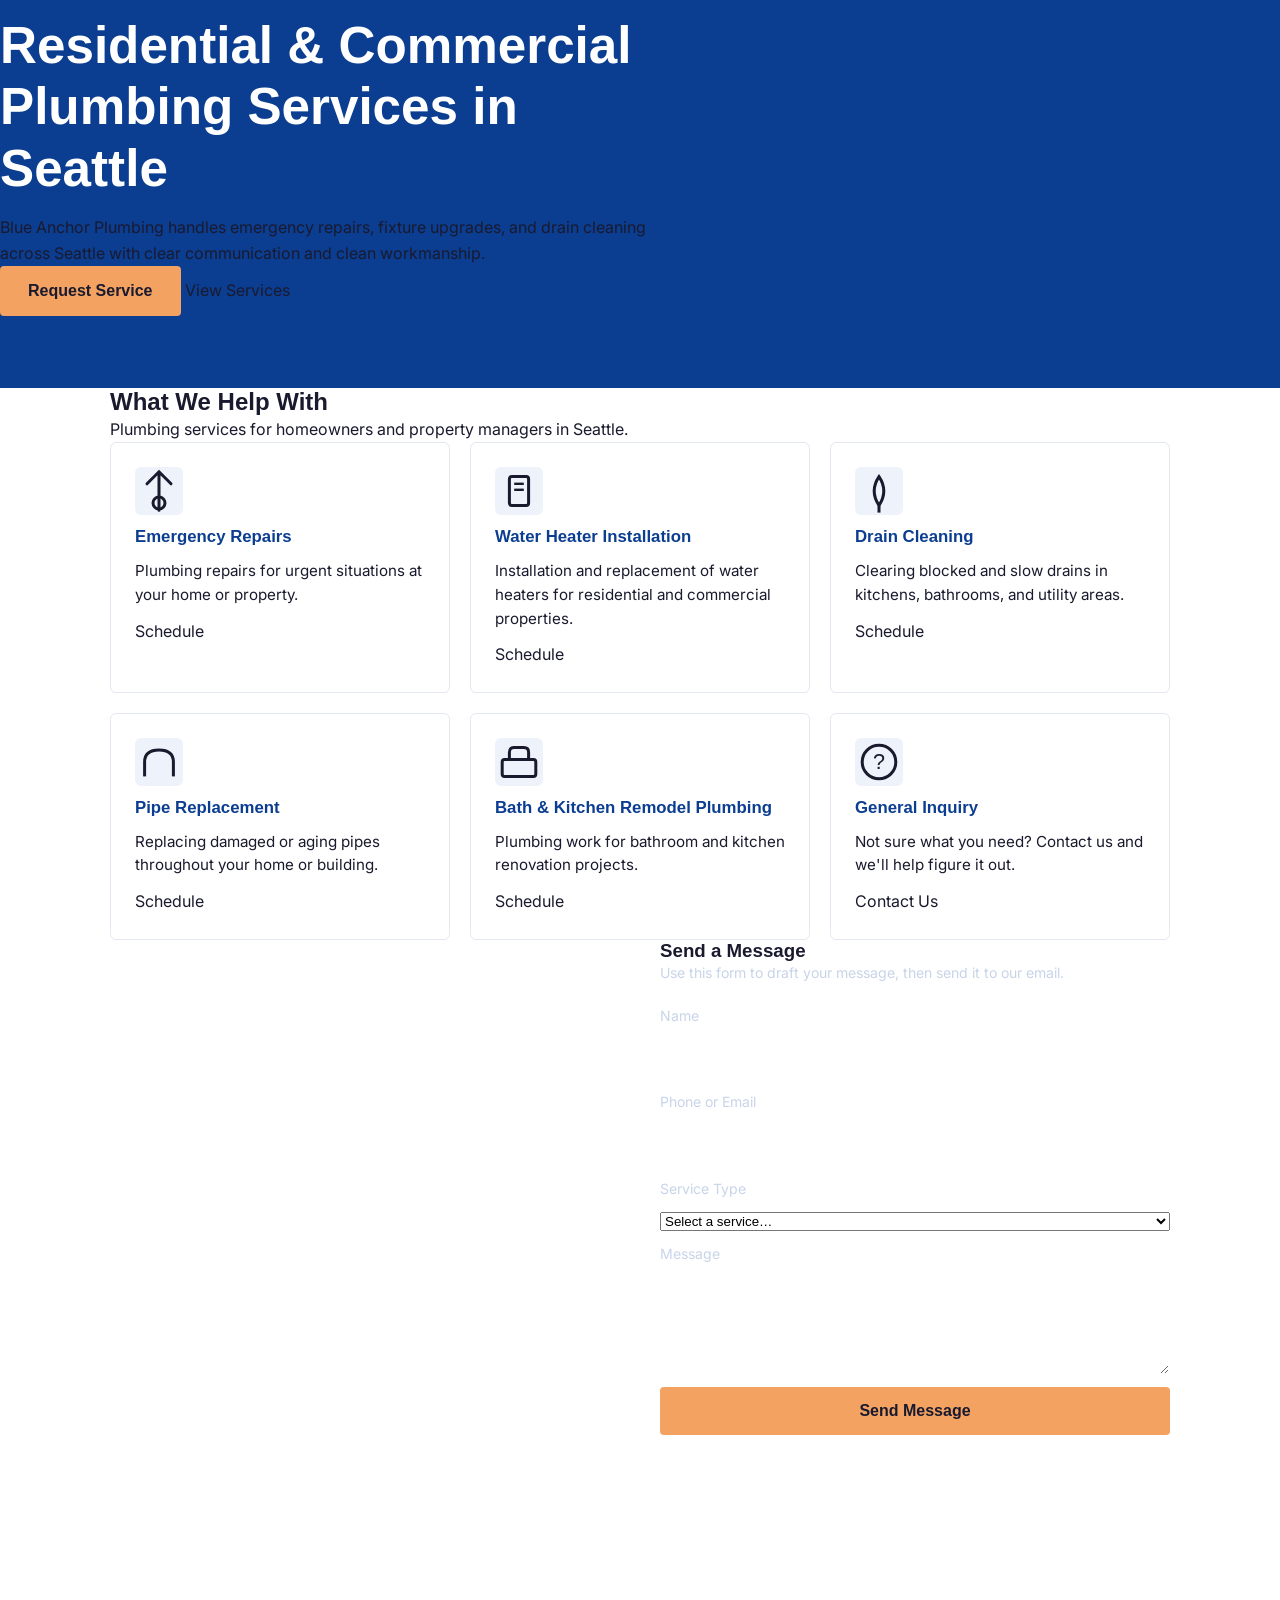
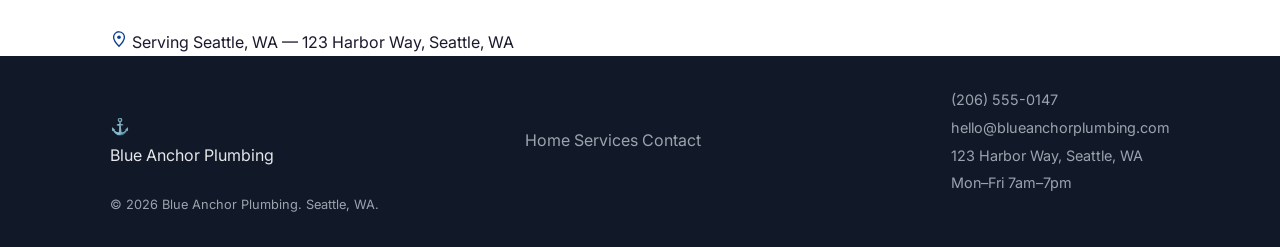
==== commit 19caf77f: "Publish generated site for Blue Anchor Plumbing" ====
--- a/index.html
+++ b/index.html
@@ -3,128 +3,158 @@
 <head>
 <meta charset="UTF-8">
 <meta name="viewport" content="width=device-width, initial-scale=1.0">
-<title>Blue Anchor Plumbing – Seattle Plumbing Services</title>
+<title>Blue Anchor Plumbing | Seattle Plumbing Services</title>
 <link rel="preconnect" href="https://fonts.googleapis.com">
 <link rel="preconnect" href="https://fonts.gstatic.com" crossorigin>
-<link href="https://fonts.googleapis.com/css2?family=DM+Sans:wght@400;500;700&family=Inter:wght@400;500&display=swap" rel="stylesheet">
+<link href="https://fonts.googleapis.com/css2?family=Outfit:wght@400;600;700&family=Inter:wght@400;500&display=swap" rel="stylesheet">
 <link rel="stylesheet" href="styles.css">
 </head>
 <body>
-<div class="topbar" role="banner">
-  <div class="container topbar-inner">
-    <span class="topbar-hours">Mon–Fri 7am–7pm</span>
-    <a href="tel:+12065550147" class="topbar-phone" aria-label="Call Blue Anchor Plumbing">
-      <svg aria-hidden="true" width="16" height="16" viewBox="0 0 24 24" fill="none" stroke="#F4A261" stroke-width="2.2" stroke-linecap="round" stroke-linejoin="round"><path d="M22 16.92v3a2 2 0 01-2.18 2 19.79 19.79 0 01-8.63-3.07A19.5 19.5 0 013.07 9.81 19.79 19.79 0 01.07 1.18 2 2 0 012.07 0h3a2 2 0 012 1.72c.127.96.361 1.903.7 2.81a2 2 0 01-.45 2.11L6.09 7.91a16 16 0 006 6l1.27-1.27a2 2 0 012.11-.45c.907.339 1.85.573 2.81.7A2 2 0 0122 16.92z"/></svg>
-      (206) 555-0147
-    </a>
-  </div>
-</div>
-
-<header class="site-header" role="banner">
-  <div class="container header-inner">
-    <a href="#home" class="logo" aria-label="Blue Anchor Plumbing home">
-      <svg aria-hidden="true" width="28" height="28" viewBox="0 0 24 24" fill="none" stroke="#F4A261" stroke-width="2" stroke-linecap="round" stroke-linejoin="round"><circle cx="12" cy="5" r="3"/><line x1="12" y1="8" x2="12" y2="22"/><path d="M5 15l7 7 7-7"/><line x1="5" y1="12" x2="19" y2="12"/></svg>
-      <span>Blue Anchor Plumbing</span>
-    </a>
-    <button class="nav-toggle" aria-expanded="false" aria-controls="main-nav" aria-label="Toggle navigation">
-      <span></span><span></span><span></span>
-    </button>
-    <nav id="main-nav" class="main-nav" aria-label="Main navigation">
-      <ul role="list">
-        <li><a href="#home">Home</a></li>
-        <li><a href="#services">Services</a></li>
-        <li><a href="#contact">Contact</a></li>
-      </ul>
+<header class="site-header" id="top">
+  <div class="header-inner">
+    <a href="#top" class="wordmark"><span class="anchor-icon" aria-hidden="true">⚓</span> Blue Anchor Plumbing</a>
+    <div class="header-contact">
+      <a href="tel:+12065550147" class="header-phone">(206) 555-0147</a>
+      <span class="header-hours">Mon–Fri 7am–7pm</span>
+    </div>
+    <button class="nav-toggle" aria-label="Toggle navigation" aria-expanded="false" aria-controls="main-nav">&#9776;</button>
+    <nav id="main-nav" class="main-nav" aria-label="Primary navigation">
+      <a href="#top">Home</a>
+      <a href="#services">Services</a>
+      <a href="#contact">Contact</a>
     </nav>
   </div>
 </header>
 
 <main>
-  <section id="home" class="hero" aria-labelledby="hero-heading">
-    <div class="hero-texture" aria-hidden="true"></div>
-    <div class="container hero-content">
-      <h1 id="hero-heading">Residential &amp; Commercial Plumbing in Seattle</h1>
-      <p class="hero-sub">Blue Anchor Plumbing serves homeowners and property managers across Seattle with plumbing repairs, installations, and remodel work.</p>
-      <a href="#contact" class="btn-primary">Request Service</a>
+  <section class="hero" aria-label="Hero">
+    <div class="hero-anchor" aria-hidden="true">
+      <svg viewBox="0 0 200 220" fill="none" xmlns="http://www.w3.org/2000/svg">
+        <circle cx="100" cy="40" r="22" stroke="#F4A261" stroke-width="4" fill="none"/>
+        <line x1="100" y1="62" x2="100" y2="180" stroke="#F4A261" stroke-width="4"/>
+        <line x1="40" y1="110" x2="160" y2="110" stroke="#F4A261" stroke-width="4"/>
+        <path d="M40 110 Q20 130 40 150" stroke="#F4A261" stroke-width="4" fill="none"/>
+        <path d="M160 110 Q180 130 160 150" stroke="#F4A261" stroke-width="4" fill="none"/>
+        <path d="M100 180 Q70 200 40 150" stroke="#F4A261" stroke-width="4" fill="none"/>
+        <path d="M100 180 Q130 200 160 150" stroke="#F4A261" stroke-width="4" fill="none"/>
+      </svg>
+    </div>
+    <div class="hero-content">
+      <h1>Residential &amp; Commercial Plumbing Services in Seattle</h1>
+      <p>Blue Anchor Plumbing handles emergency repairs, fixture upgrades, and drain cleaning across Seattle with clear communication and clean workmanship.</p>
+      <div class="hero-ctas">
+        <a href="#contact" class="btn btn-primary">Request Service</a>
+        <a href="#services" class="btn-link">View Services</a>
+      </div>
     </div>
   </section>
 
-  <section id="services" class="services-section" aria-labelledby="services-heading">
+  <section class="services" id="services" aria-labelledby="services-heading">
     <div class="container">
       <h2 id="services-heading">What We Help With</h2>
+      <p class="section-sub">Plumbing services for homeowners and property managers in Seattle.</p>
       <div class="services-grid">
         <article class="service-card">
-          <div class="card-icon" aria-hidden="true"><svg width="28" height="28" viewBox="0 0 24 24" fill="none" stroke="#F4A261" stroke-width="2" stroke-linecap="round" stroke-linejoin="round"><path d="M14.7 6.3a1 1 0 000 1.4l1.6 1.6a1 1 0 001.4 0l3.77-3.77a6 6 0 01-7.94 7.94l-6.91 6.91a2.12 2.12 0 01-3-3l6.91-6.91a6 6 0 017.94-7.94l-3.76 3.76z"/></svg></div>
+          <div class="card-icon" aria-hidden="true"><svg viewBox="0 0 40 40"><path d="M20 4 L20 36 M10 14 L20 4 L30 14" stroke="currentColor" stroke-width="2.5" fill="none" stroke-linecap="round"/><circle cx="20" cy="30" r="5" stroke="currentColor" stroke-width="2.5" fill="none"/></svg></div>
           <h3>Emergency Repairs</h3>
-          <p>Plumbing repairs for urgent situations in residential and commercial properties across Seattle.</p>
+          <p>Plumbing repairs for urgent situations at your home or property.</p>
+          <a href="#contact" class="btn btn-outline">Schedule</a>
         </article>
         <article class="service-card">
-          <div class="card-icon" aria-hidden="true"><svg width="28" height="28" viewBox="0 0 24 24" fill="none" stroke="#F4A261" stroke-width="2" stroke-linecap="round" stroke-linejoin="round"><path d="M12 2C6.48 2 2 6.48 2 12s4.48 10 10 10 10-4.48 10-10S17.52 2 12 2z"/><path d="M12 6v6l4 2"/></svg></div>
+          <div class="card-icon" aria-hidden="true"><svg viewBox="0 0 40 40"><rect x="12" y="8" width="16" height="24" rx="2" stroke="currentColor" stroke-width="2.5" fill="none"/><line x1="16" y1="14" x2="24" y2="14" stroke="currentColor" stroke-width="2"/><line x1="16" y1="19" x2="24" y2="19" stroke="currentColor" stroke-width="2"/></svg></div>
           <h3>Water Heater Installation</h3>
-          <p>Installation and replacement of water heaters for homes and commercial buildings.</p>
+          <p>Installation and replacement of water heaters for residential and commercial properties.</p>
+          <a href="#contact" class="btn btn-outline">Schedule</a>
         </article>
         <article class="service-card">
-          <div class="card-icon" aria-hidden="true"><svg width="28" height="28" viewBox="0 0 24 24" fill="none" stroke="#F4A261" stroke-width="2" stroke-linecap="round" stroke-linejoin="round"><circle cx="12" cy="12" r="10"/><path d="M12 8v4M12 16h.01"/></svg></div>
+          <div class="card-icon" aria-hidden="true"><svg viewBox="0 0 40 40"><path d="M20 8 Q28 20 20 32 Q12 20 20 8Z" stroke="currentColor" stroke-width="2.5" fill="none"/><line x1="20" y1="32" x2="20" y2="38" stroke="currentColor" stroke-width="2.5"/></svg></div>
           <h3>Drain Cleaning</h3>
           <p>Clearing blocked and slow drains in kitchens, bathrooms, and utility areas.</p>
+          <a href="#contact" class="btn btn-outline">Schedule</a>
         </article>
         <article class="service-card">
-          <div class="card-icon" aria-hidden="true"><svg width="28" height="28" viewBox="0 0 24 24" fill="none" stroke="#F4A261" stroke-width="2" stroke-linecap="round" stroke-linejoin="round"><polyline points="6 9 12 15 18 9"/><line x1="12" y1="3" x2="12" y2="21"/></svg></div>
+          <div class="card-icon" aria-hidden="true"><svg viewBox="0 0 40 40"><path d="M8 20 Q8 10 20 10 Q32 10 32 20" stroke="currentColor" stroke-width="2.5" fill="none"/><line x1="8" y1="20" x2="8" y2="32" stroke="currentColor" stroke-width="2.5"/><line x1="32" y1="20" x2="32" y2="32" stroke="currentColor" stroke-width="2.5"/></svg></div>
           <h3>Pipe Replacement</h3>
-          <p>Replacement of damaged, aging, or leaking pipes in residential and commercial properties.</p>
+          <p>Replacing damaged or aging pipes throughout your home or building.</p>
+          <a href="#contact" class="btn btn-outline">Schedule</a>
         </article>
         <article class="service-card">
-          <div class="card-icon" aria-hidden="true"><svg width="28" height="28" viewBox="0 0 24 24" fill="none" stroke="#F4A261" stroke-width="2" stroke-linecap="round" stroke-linejoin="round"><rect x="3" y="3" width="18" height="18" rx="2"/><path d="M9 9h6M9 12h6M9 15h4"/></svg></div>
+          <div class="card-icon" aria-hidden="true"><svg viewBox="0 0 40 40"><rect x="6" y="18" width="28" height="14" rx="2" stroke="currentColor" stroke-width="2.5" fill="none"/><path d="M12 18 L12 12 Q12 8 16 8 L24 8 Q28 8 28 12 L28 18" stroke="currentColor" stroke-width="2.5" fill="none"/></svg></div>
           <h3>Bath &amp; Kitchen Remodel Plumbing</h3>
-          <p>Plumbing work for bathroom and kitchen remodel projects for homeowners and property managers.</p>
+          <p>Plumbing work for bathroom and kitchen renovation projects.</p>
+          <a href="#contact" class="btn btn-outline">Schedule</a>
+        </article>
+        <article class="service-card service-card--inquiry">
+          <div class="card-icon" aria-hidden="true"><svg viewBox="0 0 40 40"><circle cx="20" cy="20" r="14" stroke="currentColor" stroke-width="2.5" fill="none"/><text x="20" y="26" text-anchor="middle" font-size="18" fill="currentColor" font-family="sans-serif">?</text></svg></div>
+          <h3>General Inquiry</h3>
+          <p>Not sure what you need? Contact us and we'll help figure it out.</p>
+          <a href="#contact" class="btn btn-outline">Contact Us</a>
         </article>
       </div>
     </div>
   </section>
 
-  <section id="contact" class="contact-section" aria-labelledby="contact-heading">
+  <section class="contact" id="contact" aria-labelledby="contact-heading">
     <div class="container contact-grid">
       <div class="contact-info">
         <h2 id="contact-heading">How to Reach Us</h2>
-        <ul class="contact-list" role="list">
-          <li><span class="contact-label">Phone</span><a href="tel:+12065550147">(206) 555-0147</a></li>
-          <li><span class="contact-label">Email</span><a href="mailto:hello@blueanchorplumbing.com">hello@blueanchorplumbing.com</a></li>
-          <li><span class="contact-label">Address</span><span>123 Harbor Way, Seattle, WA</span></li>
-          <li><span class="contact-label">Hours</span><span>Mon–Fri 7am–7pm</span></li>
+        <ul class="contact-list">
+          <li><span class="ci-icon" aria-hidden="true"><svg viewBox="0 0 20 20"><path d="M10 2a6 6 0 016 6c0 4-6 10-6 10S4 12 4 8a6 6 0 016-6z" stroke="currentColor" stroke-width="1.5" fill="none"/><circle cx="10" cy="8" r="2" fill="currentColor"/></svg></span><span>123 Harbor Way, Seattle, WA</span></li>
+          <li><span class="ci-icon" aria-hidden="true"><svg viewBox="0 0 20 20"><path d="M3 5h14v10H3z" stroke="currentColor" stroke-width="1.5" fill="none"/><path d="M3 5l7 6 7-6" stroke="currentColor" stroke-width="1.5" fill="none"/></svg></span><a href="mailto:hello@blueanchorplumbing.com" class="mono">hello@blueanchorplumbing.com</a></li>
+          <li><span class="ci-icon" aria-hidden="true"><svg viewBox="0 0 20 20"><path d="M4 4h3l1.5 4-2 1.5a11 11 0 004 4L12 12l4 1.5V17a1 1 0 01-1 1C7 18 2 13 2 6a1 1 0 011-1h1z" stroke="currentColor" stroke-width="1.5" fill="none"/></svg></span><a href="tel:+12065550147" class="mono">(206) 555-0147</a></li>
+          <li><span class="ci-icon" aria-hidden="true"><svg viewBox="0 0 20 20"><circle cx="10" cy="10" r="7" stroke="currentColor" stroke-width="1.5" fill="none"/><path d="M10 6v4l3 2" stroke="currentColor" stroke-width="1.5" fill="none"/></svg></span><span>Mon–Fri 7am–7pm</span></li>
         </ul>
       </div>
-      <div class="contact-form-area">
+      <div class="contact-form-wrap">
         <h3>Send a Message</h3>
-        <p class="form-note">Use this form to draft your message. We'll respond during business hours.</p>
-        <form class="contact-form" aria-label="Contact form">
-          <label for="cf-name">Name</label>
-          <input type="text" id="cf-name" name="name" autocomplete="name" required>
-          <label for="cf-email">Email</label>
-          <input type="email" id="cf-email" name="email" autocomplete="email" required>
-          <label for="cf-msg">Message</label>
-          <textarea id="cf-msg" name="message" rows="4" required></textarea>
-          <button type="submit" class="btn-primary">Send Message</button>
+        <p class="form-note">Use this form to draft your message, then send it to our email.</p>
+        <form class="contact-form" action="mailto:hello@blueanchorplumbing.com" method="get" enctype="text/plain" novalidate>
+          <label for="name">Name</label>
+          <input type="text" id="name" name="name" autocomplete="name" required>
+          <label for="contact-method">Phone or Email</label>
+          <input type="text" id="contact-method" name="contact" autocomplete="email" required>
+          <label for="service-type">Service Type</label>
+          <select id="service-type" name="service">
+            <option value="">Select a service…</option>
+            <option>Emergency Repairs</option>
+            <option>Water Heater Installation</option>
+            <option>Drain Cleaning</option>
+            <option>Pipe Replacement</option>
+            <option>Bath &amp; Kitchen Remodel Plumbing</option>
+            <option>General Inquiry</option>
+          </select>
+          <label for="message">Message</label>
+          <textarea id="message" name="body" rows="4"></textarea>
+          <button type="submit" class="btn btn-primary">Send Message</button>
         </form>
       </div>
+    </div>
+  </section>
+
+  <section class="location-bar" aria-label="Location">
+    <div class="container">
+      <span class="loc-pin" aria-hidden="true"><svg viewBox="0 0 20 20" width="18" height="18"><path d="M10 2a6 6 0 016 6c0 4-6 10-6 10S4 12 4 8a6 6 0 016-6z" stroke="#0B3D91" stroke-width="1.5" fill="none"/><circle cx="10" cy="8" r="2" fill="#0B3D91"/></svg></span>
+      <span>Serving Seattle, WA &mdash; 123 Harbor Way, Seattle, WA</span>
     </div>
   </section>
 </main>
 
 <footer class="site-footer">
   <div class="container footer-inner">
-    <div class="footer-brand">
-      <strong>Blue Anchor Plumbing</strong>
-      <span>123 Harbor Way, Seattle, WA</span>
-    </div>
+    <div class="footer-brand"><span class="anchor-icon" aria-hidden="true">⚓</span> Blue Anchor Plumbing</div>
+    <nav class="footer-nav" aria-label="Footer navigation">
+      <a href="#top">Home</a>
+      <a href="#services">Services</a>
+      <a href="#contact">Contact</a>
+    </nav>
     <div class="footer-contact">
       <a href="tel:+12065550147">(206) 555-0147</a>
       <a href="mailto:hello@blueanchorplumbing.com">hello@blueanchorplumbing.com</a>
+      <span>123 Harbor Way, Seattle, WA</span>
       <span>Mon–Fri 7am–7pm</span>
     </div>
-    <div class="footer-copy">
-      <small>&copy; <span id="yr"></span> Blue Anchor Plumbing. All rights reserved.</small>
-    </div>
   </div>
+  <div class="footer-copy"><div class="container">&copy; <span id="yr"></span> Blue Anchor Plumbing. Seattle, WA.</div></div>
 </footer>
 <script src="script.js"></script>
 </body>
--- a/styles.css
+++ b/styles.css
@@ -1,228 +1,85 @@
-*, *::before, *::after { box-sizing: border-box; margin: 0; padding: 0; }
+*,*::before,*::after{box-sizing:border-box;margin:0;padding:0}
+html{scroll-behavior:smooth}
+body{font-family:'Inter',sans-serif;font-size:16px;line-height:1.6;color:#1A1A2E;background:#fff}
+h1,h2,h3{font-family:'DM Sans',sans-serif;font-weight:700;line-height:1.2}
+a{color:inherit;text-decoration:none}
+img{max-width:100%;display:block}
+.container{width:100%;max-width:1100px;margin:0 auto;padding:0 1.25rem}
 
-body {
-  font-family: 'Inter', sans-serif;
-  font-size: 1rem;
-  line-height: 1.6;
-  color: #1A1A2E;
-  background: #fff;
+/* Topbar */
+.topbar{background:#0B3D91;color:#fff;font-size:.85rem;padding:.45rem 0}
+.topbar-inner{display:flex;justify-content:space-between;align-items:center;flex-wrap:wrap;gap:.5rem}
+.topbar-phone{display:flex;align-items:center;gap:.4rem;color:#fff;font-weight:500}
+.topbar-phone:hover{color:#F4A261}
+
+/* Header */
+.site-header{background:#0B3D91;position:sticky;top:0;z-index:100;padding:.75rem 0;border-bottom:2px solid rgba(244,162,97,.25)}
+.header-inner{display:flex;align-items:center;justify-content:space-between;gap:1rem}
+.logo{display:flex;align-items:center;gap:.6rem;color:#fff;font-family:'DM Sans',sans-serif;font-weight:700;font-size:1.1rem}
+.logo:hover svg{stroke:#fff}
+.nav-toggle{background:none;border:none;cursor:pointer;display:flex;flex-direction:column;gap:5px;padding:.25rem}
+.nav-toggle span{display:block;width:24px;height:2px;background:#fff;transition:transform .25s,opacity .25s}
+.nav-toggle[aria-expanded="true"] span:nth-child(1){transform:translateY(7px) rotate(45deg)}
+.nav-toggle[aria-expanded="true"] span:nth-child(2){opacity:0}
+.nav-toggle[aria-expanded="true"] span:nth-child(3){transform:translateY(-7px) rotate(-45deg)}
+.main-nav{display:none}
+.main-nav.open{display:block}
+.main-nav ul{list-style:none;display:flex;flex-direction:column;gap:0}
+.main-nav a{display:block;color:#fff;padding:.6rem .5rem;font-size:.9rem;font-weight:500;text-transform:uppercase;letter-spacing:.06em}
+.main-nav a:hover,.main-nav a.active{color:#F4A261}
+@media(min-width:700px){
+  .nav-toggle{display:none}
+  .main-nav{display:block!important}
+  .main-nav ul{flex-direction:row;gap:1.5rem}
+  .main-nav a{padding:.25rem 0}
 }
 
-a { color: inherit; text-decoration: none; }
-a:focus-visible, button:focus-visible, input:focus-visible, textarea:focus-visible {
-  outline: 3px solid #F4A261;
-  outline-offset: 2px;
-}
+/* Hero */
+.hero{background:#0B3D91;position:relative;overflow:hidden;padding:5rem 0 4.5rem}
+.hero-texture{position:absolute;inset:0;background-image:repeating-linear-gradient(135deg,rgba(255,255,255,.03) 0px,rgba(255,255,255,.03) 1px,transparent 1px,transparent 40px);pointer-events:none}
+.hero-content{position:relative;z-index:1;max-width:680px}
+.hero h1{color:#fff;font-size:clamp(2rem,5vw,3.2rem);margin-bottom:1rem}
+.hero-sub{color:#c8d4e8;font-size:1.05rem;margin-bottom:2rem;max-width:520px}
+.btn-primary{display:inline-block;background:#F4A261;color:#1A1A2E;font-family:'DM Sans',sans-serif;font-weight:700;font-size:1rem;padding:.75rem 1.75rem;border-radius:4px;border:none;cursor:pointer;min-height:48px;transition:background .2s}
+.btn-primary:hover{background:#e08e44}
 
-.container { max-width: 1100px; margin: 0 auto; padding: 0 1.5rem; }
+/* Services */
+.services-section{padding:4rem 0;background:#F7F8FA}
+.services-section h2{color:#0B3D91;font-size:clamp(1.5rem,3vw,2rem);margin-bottom:2.5rem}
+.services-grid{display:grid;grid-template-columns:1fr;gap:1.25rem}
+@media(min-width:600px){.services-grid{grid-template-columns:repeat(2,1fr)}}
+@media(min-width:900px){.services-grid{grid-template-columns:repeat(3,1fr)}}
+.service-card{background:#fff;border:1px solid #e4e8f0;border-radius:6px;padding:1.5rem;display:flex;flex-direction:column;gap:.75rem}
+.service-card:hover{border-color:#0B3D91}
+.card-icon{width:48px;height:48px;display:flex;align-items:center;justify-content:center;background:#EEF2FB;border-radius:6px}
+.service-card h3{color:#0B3D91;font-size:1.05rem}
+.service-card p{color:#1A1A2E;font-size:.95rem;line-height:1.55}
 
-/* HEADER */
-.site-header {
-  background: #0B3D91;
-  position: sticky;
-  top: 0;
-  z-index: 100;
-  box-shadow: 0 2px 8px rgba(0,0,0,0.3);
-}
-.header-inner {
-  max-width: 1100px;
-  margin: 0 auto;
-  padding: 0 1.5rem;
-  display: flex;
-  align-items: center;
-  gap: 1.5rem;
-  height: 64px;
-}
-.logo {
-  display: flex;
-  align-items: center;
-  gap: 0.6rem;
-  color: #fff;
-  font-weight: 700;
-  font-size: 1.1rem;
-  white-space: nowrap;
-  flex-shrink: 0;
-}
-.anchor-icon { width: 32px; height: 32px; flex-shrink: 0; }
-.main-nav { margin-left: auto; }
-.main-nav ul, .site-footer nav ul { display: flex; gap: 1.5rem; list-style: none; }
-.main-nav a {
-  color: #fff;
-  font-size: 0.95rem;
-  padding: 0.25rem 0;
-  border-bottom: 2px solid transparent;
-  transition: border-color 0.2s, color 0.2s;
-}
-.main-nav a:hover { color: #F4A261; border-bottom-color: #F4A261; }
-.header-phone {
-  color: #F4A261;
-  font-weight: 700;
-  font-size: 0.95rem;
-  white-space: nowrap;
-}
-.hamburger {
-  display: none;
-  flex-direction: column;
-  gap: 5px;
-  background: none;
-  border: none;
-  cursor: pointer;
-  padding: 4px;
-  margin-left: auto;
-}
-.hamburger span { display: block; width: 24px; height: 2px; background: #fff; border-radius: 2px; transition: 0.3s; }
-.mobile-nav {
-  background: #0a3280;
-  padding: 1rem 1.5rem;
-}
-.mobile-nav ul { flex-direction: column; gap: 0; list-style: none; }
-.mobile-nav a { display: block; color: #fff; padding: 0.7rem 0; border-bottom: 1px solid rgba(255,255,255,0.1); font-size: 1rem; }
-.mobile-nav a:hover { color: #F4A261; }
+/* Contact */
+.contact-section{background:#0B3D91;padding:4rem 0}
+.contact-grid{display:grid;grid-template-columns:1fr;gap:2.5rem}
+@media(min-width:760px){.contact-grid{grid-template-columns:1fr 1fr}}
+.contact-info h2{color:#fff;font-size:clamp(1.4rem,3vw,1.9rem);margin-bottom:1.5rem}
+.contact-list{list-style:none;display:flex;flex-direction:column;gap:1rem}
+.contact-list li{display:flex;flex-direction:column;gap:.15rem}
+.contact-label{color:#c8d4e8;font-size:.8rem;text-transform:uppercase;letter-spacing:.07em}
+.contact-list a,.contact-list span{color:#fff;font-size:1rem}
+.contact-list a:hover{color:#F4A261}
+.contact-form-area h3{color:#fff;font-size:1.2rem;margin-bottom:.4rem}
+.form-note{color:#c8d4e8;font-size:.88rem;margin-bottom:1.25rem}
+.contact-form{display:flex;flex-direction:column;gap:.75rem}
+.contact-form label{color:#c8d4e8;font-size:.88rem}
+.contact-form input,.contact-form textarea{width:100%;padding:.6rem .8rem;border-radius:4px;border:1px solid rgba(255,255,255,.25);background:rgba(255,255,255,.08);color:#fff;font-family:'Inter',sans-serif;font-size:.95rem}
+.contact-form input:focus,.contact-form textarea:focus{outline:2px solid #F4A261;outline-offset:1px}
+.contact-form textarea{resize:vertical}
 
-/* HERO */
-.hero {
-  background: #0B3D91;
-  position: relative;
-  overflow: hidden;
-  padding: 6rem 1.5rem;
-  display: flex;
-  align-items: center;
-  justify-content: center;
-}
-.hero-grid-bg {
-  position: absolute;
-  inset: 0;
-  background-image:
-    linear-gradient(rgba(255,255,255,0.05) 1px, transparent 1px),
-    linear-gradient(90deg, rgba(255,255,255,0.05) 1px, transparent 1px);
-  background-size: 48px 48px;
-  pointer-events: none;
-}
-.hero-content {
-  position: relative;
-  max-width: 720px;
-  text-align: left;
-}
-.hero-content h1 {
-  font-size: clamp(2.2rem, 5vw, 3.8rem);
-  font-weight: 700;
-  color: #fff;
-  line-height: 1.15;
-  margin-bottom: 1.25rem;
-}
-.hero-content p { color: rgba(255,255,255,0.85); font-size: 1.1rem; margin-bottom: 2rem; max-width: 560px; }
-
-/* BUTTONS */
-.btn-primary {
-  display: inline-block;
-  background: #F4A261;
-  color: #1A1A2E;
-  font-weight: 700;
-  font-size: 1rem;
-  padding: 0.75rem 2rem;
-  border-radius: 4px;
-  border: none;
-  cursor: pointer;
-  transition: background 0.2s, transform 0.1s;
-}
-.btn-primary:hover { background: #e8894a; }
-.btn-secondary {
-  display: inline-block;
-  color: #0B3D91;
-  font-weight: 700;
-  font-size: 0.9rem;
-  border: 2px solid #0B3D91;
-  padding: 0.45rem 1.2rem;
-  border-radius: 4px;
-  transition: background 0.2s, color 0.2s;
-  margin-top: 0.75rem;
-}
-.btn-secondary:hover { background: #0B3D91; color: #fff; }
-
-/* SERVICES */
-.services { background: #EEF2FA; padding: 5rem 0; }
-.services h2 {
-  font-size: clamp(1.6rem, 3vw, 2.4rem);
-  font-weight: 700;
-  color: #0B3D91;
-  margin-bottom: 2.5rem;
-}
-.services-grid {
-  display: grid;
-  grid-template-columns: repeat(2, 1fr);
-  gap: 1.5rem;
-}
-.service-card {
-  background: #fff;
-  border: 2px solid #0B3D91;
-  border-radius: 6px;
-  padding: 1.75rem 1.5rem;
-  display: flex;
-  flex-direction: column;
-}
-.svc-icon { width: 48px; height: 48px; margin-bottom: 1rem; }
-.svc-icon svg { width: 100%; height: 100%; }
-.service-card h3 { font-size: 1.05rem; font-weight: 700; color: #0B3D91; margin-bottom: 0.4rem; }
-.service-card p { font-size: 0.92rem; color: #1A1A2E; flex: 1; }
-
-/* CONTACT */
-.contact { background: #fff; padding: 5rem 0; }
-.contact h2 {
-  font-size: clamp(1.6rem, 3vw, 2.4rem);
-  font-weight: 700;
-  color: #0B3D91;
-  margin-bottom: 2.5rem;
-}
-.contact-grid { display: grid; grid-template-columns: 1fr 1fr; gap: 3rem; }
-.contact-info { display: flex; flex-direction: column; gap: 1.25rem; }
-.info-row { display: flex; flex-direction: column; gap: 0.2rem; }
-.info-label {
-  font-size: 0.75rem;
-  font-weight: 700;
-  text-transform: uppercase;
-  letter-spacing: 0.1em;
-  color: #F4A261;
-}
-.contact-info a, .contact-info span { font-size: 1rem; color: #1A1A2E; }
-.contact-info a { font-size: 1.35rem; font-weight: 700; color: #0B3D91; }
-.contact-info a:hover { color: #F4A261; }
-.contact-form { display: flex; flex-direction: column; gap: 0.75rem; }
-.form-note { font-size: 0.85rem; color: #555; margin-bottom: 0.25rem; }
-.contact-form label { font-size: 0.88rem; font-weight: 700; color: #1A1A2E; }
-.contact-form input, .contact-form textarea {
-  padding: 0.6rem 0.85rem;
-  border: 1.5px solid #ccc;
-  border-radius: 4px;
-  font-family: inherit;
-  font-size: 1rem;
-  width: 100%;
-  transition: border-color 0.2s;
-}
-.contact-form input:focus, .contact-form textarea:focus { border-color: #0B3D91; }
-
-/* FOOTER */
-.site-footer { background: #0B3D91; color: #fff; padding: 2rem 1.5rem; }
-.footer-inner {
-  max-width: 1100px;
-  margin: 0 auto;
-  display: flex;
-  flex-wrap: wrap;
-  gap: 1.5rem 2.5rem;
-  align-items: flex-start;
-}
-.footer-brand { display: flex; align-items: center; gap: 0.6rem; font-weight: 700; font-size: 1rem; }
-.site-footer nav ul { display: flex; flex-wrap: wrap; gap: 0.5rem 1.25rem; list-style: none; }
-.site-footer nav a { color: rgba(255,255,255,0.8); font-size: 0.9rem; }
-.site-footer nav a:hover { color: #F4A261; }
-.footer-contact { display: flex; flex-direction: column; gap: 0.3rem; font-size: 0.88rem; color: rgba(255,255,255,0.8); }
-.footer-contact a { color: rgba(255,255,255,0.8); }
-.footer-contact a:hover { color: #F4A261; }
-
-@media (max-width: 768px) {
-  .main-nav, .header-phone { display: none; }
-  .hamburger { display: flex; }
-  .services-grid { grid-template-columns: 1fr; }
-  .contact-grid { grid-template-columns: 1fr; }
-  .btn-primary { width: 100%; text-align: center; }
-  .hero { padding: 4rem 1.5rem; }
-}+/* Footer */
+.site-footer{background:#111827;color:#9ca3af;padding:2rem 0}
+.footer-inner{display:flex;flex-direction:column;gap:1rem;align-items:flex-start}
+@media(min-width:700px){.footer-inner{flex-direction:row;justify-content:space-between;align-items:center;flex-wrap:wrap}}
+.footer-brand{display:flex;flex-direction:column;gap:.25rem;color:#e5e7eb}
+.footer-brand strong{color:#fff;font-family:'DM Sans',sans-serif}
+.footer-contact{display:flex;flex-direction:column;gap:.3rem;font-size:.9rem}
+.footer-contact a{color:#9ca3af}
+.footer-contact a:hover{color:#F4A261}
+.footer-copy{font-size:.8rem}
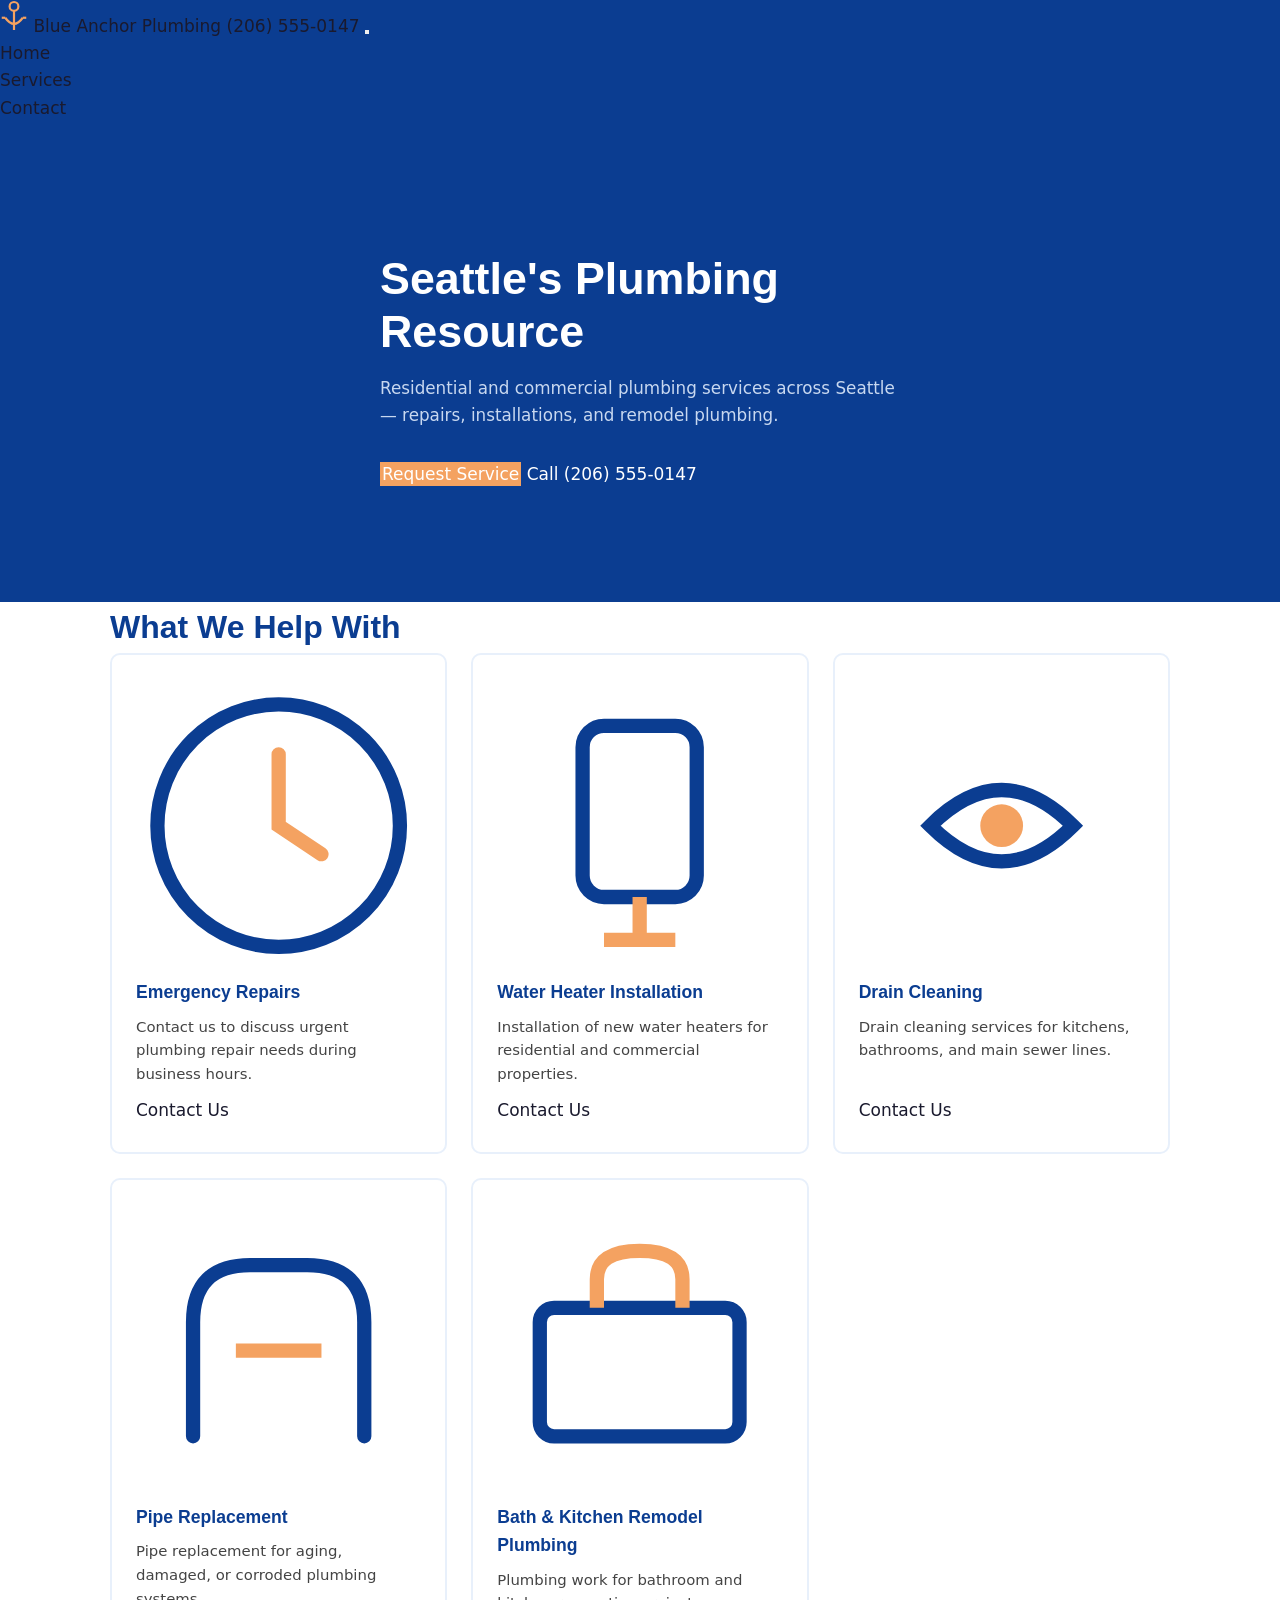
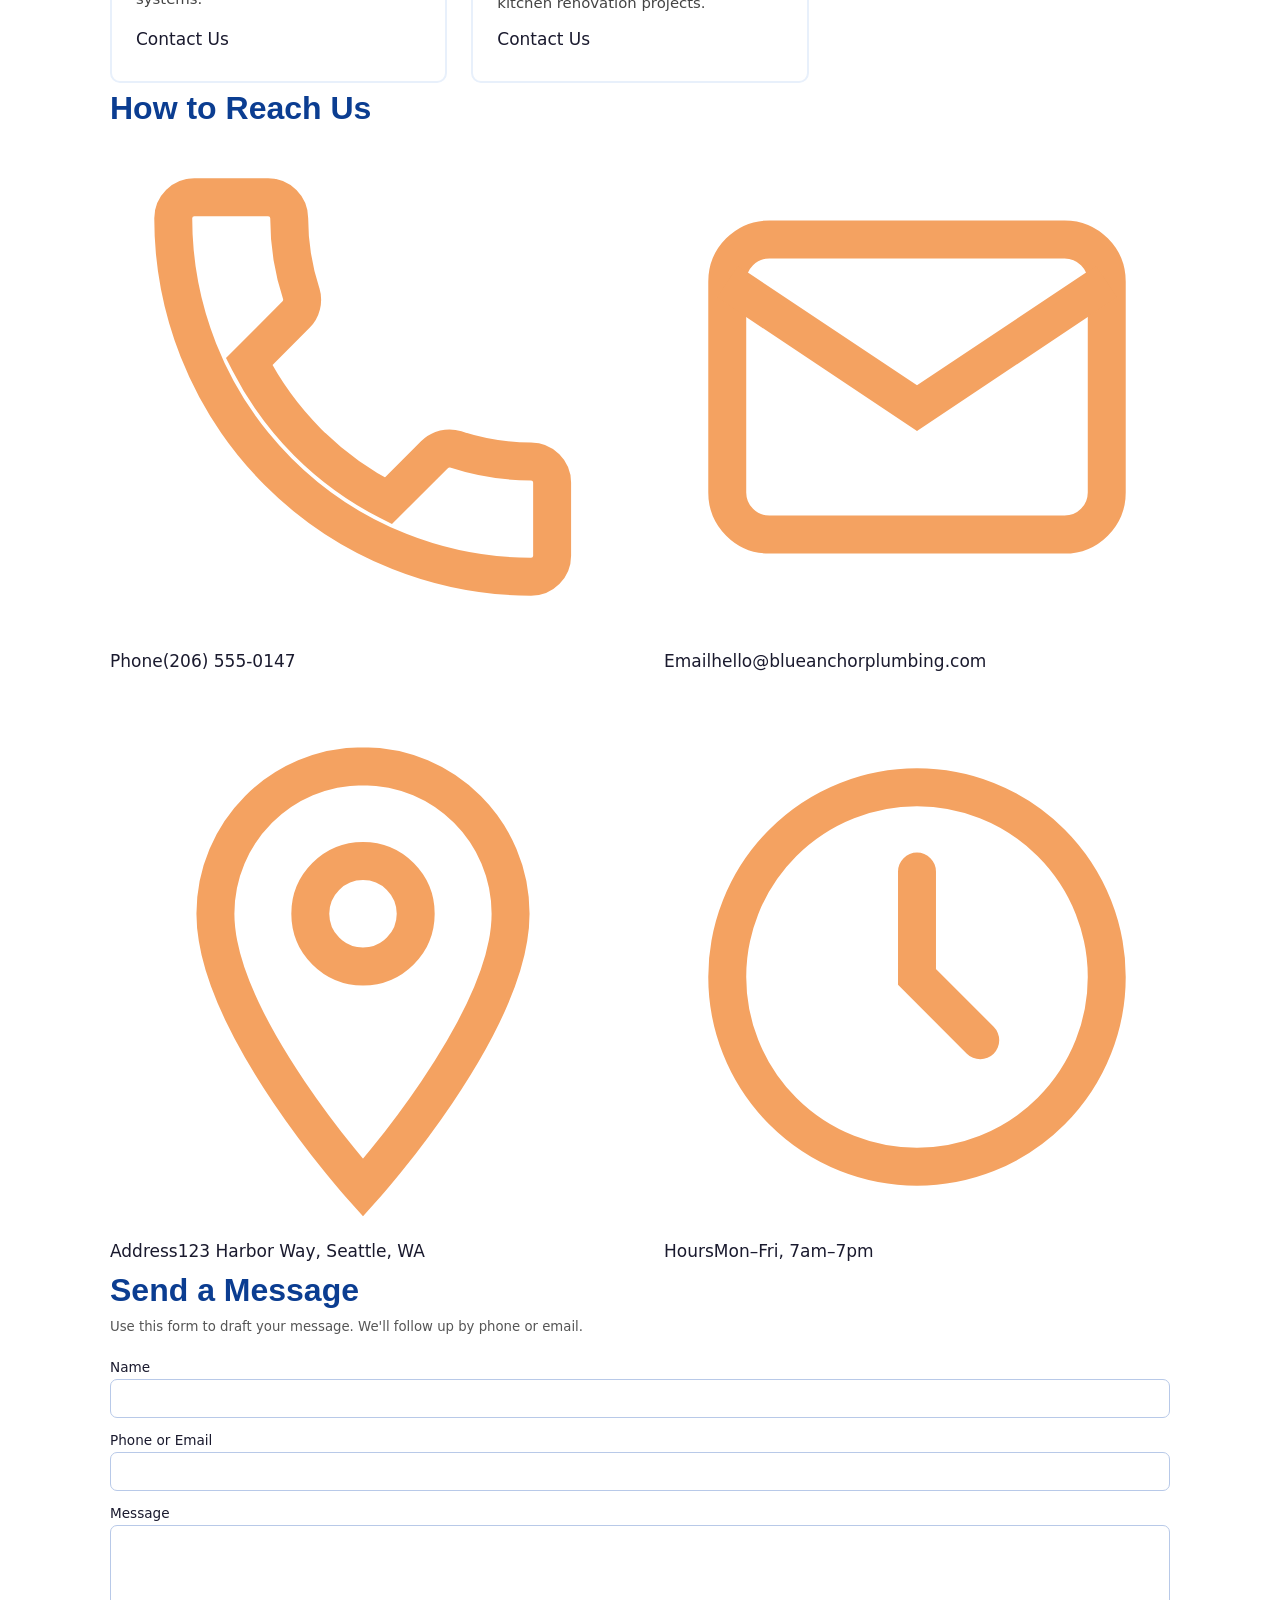
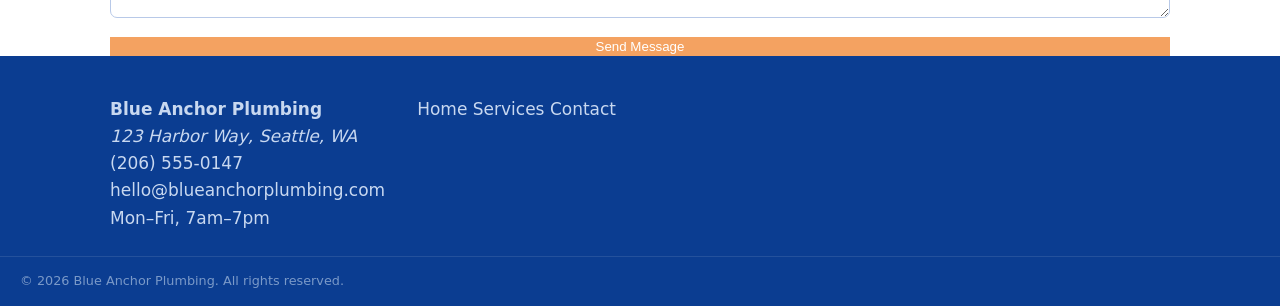
==== commit 4cc68410: "Publish generated site for Blue Anchor Plumbing" ====
--- a/index.html
+++ b/index.html
@@ -6,155 +6,135 @@
 <title>Blue Anchor Plumbing | Seattle Plumbing Services</title>
 <link rel="preconnect" href="https://fonts.googleapis.com">
 <link rel="preconnect" href="https://fonts.gstatic.com" crossorigin>
-<link href="https://fonts.googleapis.com/css2?family=Outfit:wght@400;600;700&family=Inter:wght@400;500&display=swap" rel="stylesheet">
+<link href="https://fonts.googleapis.com/css2?family=DM+Sans:wght@400;700&display=swap" rel="stylesheet">
 <link rel="stylesheet" href="styles.css">
 </head>
 <body>
-<header class="site-header" id="top">
-  <div class="header-inner">
-    <a href="#top" class="wordmark"><span class="anchor-icon" aria-hidden="true">⚓</span> Blue Anchor Plumbing</a>
-    <div class="header-contact">
-      <a href="tel:+12065550147" class="header-phone">(206) 555-0147</a>
-      <span class="header-hours">Mon–Fri 7am–7pm</span>
-    </div>
-    <button class="nav-toggle" aria-label="Toggle navigation" aria-expanded="false" aria-controls="main-nav">&#9776;</button>
-    <nav id="main-nav" class="main-nav" aria-label="Primary navigation">
-      <a href="#top">Home</a>
-      <a href="#services">Services</a>
-      <a href="#contact">Contact</a>
-    </nav>
-  </div>
+<header class="site-header" role="banner">
+  <nav class="nav-inner" aria-label="Main navigation">
+    <a href="#hero" class="logo" aria-label="Blue Anchor Plumbing home">
+      <svg class="logo-anchor" viewBox="0 0 32 36" fill="none" aria-hidden="true" width="28" height="32">
+        <circle cx="16" cy="7" r="5" stroke="#F4A261" stroke-width="2.5" fill="none"/>
+        <line x1="16" y1="12" x2="16" y2="34" stroke="#F4A261" stroke-width="2.5"/>
+        <path d="M6 20 Q16 34 26 20" stroke="#F4A261" stroke-width="2.5" fill="none"/>
+        <line x1="6" y1="20" x2="2" y2="20" stroke="#F4A261" stroke-width="2.5"/>
+        <line x1="26" y1="20" x2="30" y2="20" stroke="#F4A261" stroke-width="2.5"/>
+      </svg>
+      <span>Blue Anchor Plumbing</span>
+    </a>
+    <a href="tel:+12065550147" class="nav-phone" aria-label="Call us at (206) 555-0147">(206) 555-0147</a>
+    <button class="hamburger" aria-label="Toggle menu" aria-expanded="false" aria-controls="nav-menu">
+      <span></span><span></span><span></span>
+    </button>
+    <ul id="nav-menu" class="nav-links" role="list">
+      <li><a href="#hero">Home</a></li>
+      <li><a href="#services">Services</a></li>
+      <li><a href="#contact">Contact</a></li>
+    </ul>
+  </nav>
 </header>
 
 <main>
-  <section class="hero" aria-label="Hero">
-    <div class="hero-anchor" aria-hidden="true">
-      <svg viewBox="0 0 200 220" fill="none" xmlns="http://www.w3.org/2000/svg">
-        <circle cx="100" cy="40" r="22" stroke="#F4A261" stroke-width="4" fill="none"/>
-        <line x1="100" y1="62" x2="100" y2="180" stroke="#F4A261" stroke-width="4"/>
-        <line x1="40" y1="110" x2="160" y2="110" stroke="#F4A261" stroke-width="4"/>
-        <path d="M40 110 Q20 130 40 150" stroke="#F4A261" stroke-width="4" fill="none"/>
-        <path d="M160 110 Q180 130 160 150" stroke="#F4A261" stroke-width="4" fill="none"/>
-        <path d="M100 180 Q70 200 40 150" stroke="#F4A261" stroke-width="4" fill="none"/>
-        <path d="M100 180 Q130 200 160 150" stroke="#F4A261" stroke-width="4" fill="none"/>
+  <section id="hero" class="hero" aria-labelledby="hero-heading">
+    <div class="hero-graphic" aria-hidden="true">
+      <svg viewBox="0 0 120 120" fill="none" xmlns="http://www.w3.org/2000/svg">
+        <circle cx="60" cy="26" r="18" stroke="rgba(244,162,97,0.6)" stroke-width="4" fill="none"/>
+        <line x1="60" y1="44" x2="60" y2="108" stroke="rgba(244,162,97,0.6)" stroke-width="4"/>
+        <path d="M22 76 Q60 108 98 76" stroke="rgba(244,162,97,0.6)" stroke-width="4" fill="none"/>
+        <line x1="22" y1="76" x2="8" y2="76" stroke="rgba(244,162,97,0.6)" stroke-width="4"/>
+        <line x1="98" y1="76" x2="112" y2="76" stroke="rgba(244,162,97,0.6)" stroke-width="4"/>
       </svg>
     </div>
     <div class="hero-content">
-      <h1>Residential &amp; Commercial Plumbing Services in Seattle</h1>
-      <p>Blue Anchor Plumbing handles emergency repairs, fixture upgrades, and drain cleaning across Seattle with clear communication and clean workmanship.</p>
-      <div class="hero-ctas">
-        <a href="#contact" class="btn btn-primary">Request Service</a>
-        <a href="#services" class="btn-link">View Services</a>
+      <h1 id="hero-heading">Seattle's Plumbing<br>Resource</h1>
+      <p>Residential and commercial plumbing services across Seattle — repairs, installations, and remodel plumbing.</p>
+      <div class="hero-actions">
+        <a href="#contact" class="btn-primary">Request Service</a>
+        <a href="tel:+12065550147" class="hero-call">Call (206) 555-0147</a>
       </div>
     </div>
   </section>
 
-  <section class="services" id="services" aria-labelledby="services-heading">
+  <section id="services" class="services-section" aria-labelledby="services-heading">
     <div class="container">
       <h2 id="services-heading">What We Help With</h2>
-      <p class="section-sub">Plumbing services for homeowners and property managers in Seattle.</p>
       <div class="services-grid">
         <article class="service-card">
-          <div class="card-icon" aria-hidden="true"><svg viewBox="0 0 40 40"><path d="M20 4 L20 36 M10 14 L20 4 L30 14" stroke="currentColor" stroke-width="2.5" fill="none" stroke-linecap="round"/><circle cx="20" cy="30" r="5" stroke="currentColor" stroke-width="2.5" fill="none"/></svg></div>
+          <svg class="svc-icon" viewBox="0 0 40 40" fill="none" aria-hidden="true"><circle cx="20" cy="20" r="17" stroke="#0B3D91" stroke-width="2"/><path d="M20 10v10l6 4" stroke="#F4A261" stroke-width="2" stroke-linecap="round"/></svg>
           <h3>Emergency Repairs</h3>
-          <p>Plumbing repairs for urgent situations at your home or property.</p>
-          <a href="#contact" class="btn btn-outline">Schedule</a>
+          <p>Contact us to discuss urgent plumbing repair needs during business hours.</p>
+          <a href="#contact">Contact Us</a>
         </article>
         <article class="service-card">
-          <div class="card-icon" aria-hidden="true"><svg viewBox="0 0 40 40"><rect x="12" y="8" width="16" height="24" rx="2" stroke="currentColor" stroke-width="2.5" fill="none"/><line x1="16" y1="14" x2="24" y2="14" stroke="currentColor" stroke-width="2"/><line x1="16" y1="19" x2="24" y2="19" stroke="currentColor" stroke-width="2"/></svg></div>
+          <svg class="svc-icon" viewBox="0 0 40 40" fill="none" aria-hidden="true"><rect x="12" y="6" width="16" height="24" rx="3" stroke="#0B3D91" stroke-width="2"/><line x1="20" y1="30" x2="20" y2="36" stroke="#F4A261" stroke-width="2"/><line x1="15" y1="36" x2="25" y2="36" stroke="#F4A261" stroke-width="2"/></svg>
           <h3>Water Heater Installation</h3>
-          <p>Installation and replacement of water heaters for residential and commercial properties.</p>
-          <a href="#contact" class="btn btn-outline">Schedule</a>
+          <p>Installation of new water heaters for residential and commercial properties.</p>
+          <a href="#contact">Contact Us</a>
         </article>
         <article class="service-card">
-          <div class="card-icon" aria-hidden="true"><svg viewBox="0 0 40 40"><path d="M20 8 Q28 20 20 32 Q12 20 20 8Z" stroke="currentColor" stroke-width="2.5" fill="none"/><line x1="20" y1="32" x2="20" y2="38" stroke="currentColor" stroke-width="2.5"/></svg></div>
+          <svg class="svc-icon" viewBox="0 0 40 40" fill="none" aria-hidden="true"><path d="M10 20 Q20 10 30 20 Q20 30 10 20Z" stroke="#0B3D91" stroke-width="2" fill="none"/><circle cx="20" cy="20" r="3" fill="#F4A261"/></svg>
           <h3>Drain Cleaning</h3>
-          <p>Clearing blocked and slow drains in kitchens, bathrooms, and utility areas.</p>
-          <a href="#contact" class="btn btn-outline">Schedule</a>
+          <p>Drain cleaning services for kitchens, bathrooms, and main sewer lines.</p>
+          <a href="#contact">Contact Us</a>
         </article>
         <article class="service-card">
-          <div class="card-icon" aria-hidden="true"><svg viewBox="0 0 40 40"><path d="M8 20 Q8 10 20 10 Q32 10 32 20" stroke="currentColor" stroke-width="2.5" fill="none"/><line x1="8" y1="20" x2="8" y2="32" stroke="currentColor" stroke-width="2.5"/><line x1="32" y1="20" x2="32" y2="32" stroke="currentColor" stroke-width="2.5"/></svg></div>
+          <svg class="svc-icon" viewBox="0 0 40 40" fill="none" aria-hidden="true"><path d="M8 32 L8 16 Q8 8 16 8 L24 8 Q32 8 32 16 L32 32" stroke="#0B3D91" stroke-width="2" fill="none" stroke-linecap="round"/><line x1="14" y1="20" x2="26" y2="20" stroke="#F4A261" stroke-width="2"/></svg>
           <h3>Pipe Replacement</h3>
-          <p>Replacing damaged or aging pipes throughout your home or building.</p>
-          <a href="#contact" class="btn btn-outline">Schedule</a>
+          <p>Pipe replacement for aging, damaged, or corroded plumbing systems.</p>
+          <a href="#contact">Contact Us</a>
         </article>
         <article class="service-card">
-          <div class="card-icon" aria-hidden="true"><svg viewBox="0 0 40 40"><rect x="6" y="18" width="28" height="14" rx="2" stroke="currentColor" stroke-width="2.5" fill="none"/><path d="M12 18 L12 12 Q12 8 16 8 L24 8 Q28 8 28 12 L28 18" stroke="currentColor" stroke-width="2.5" fill="none"/></svg></div>
+          <svg class="svc-icon" viewBox="0 0 40 40" fill="none" aria-hidden="true"><rect x="6" y="14" width="28" height="18" rx="2" stroke="#0B3D91" stroke-width="2"/><path d="M14 14 L14 10 Q14 6 20 6 Q26 6 26 10 L26 14" stroke="#F4A261" stroke-width="2" fill="none"/></svg>
           <h3>Bath &amp; Kitchen Remodel Plumbing</h3>
           <p>Plumbing work for bathroom and kitchen renovation projects.</p>
-          <a href="#contact" class="btn btn-outline">Schedule</a>
-        </article>
-        <article class="service-card service-card--inquiry">
-          <div class="card-icon" aria-hidden="true"><svg viewBox="0 0 40 40"><circle cx="20" cy="20" r="14" stroke="currentColor" stroke-width="2.5" fill="none"/><text x="20" y="26" text-anchor="middle" font-size="18" fill="currentColor" font-family="sans-serif">?</text></svg></div>
-          <h3>General Inquiry</h3>
-          <p>Not sure what you need? Contact us and we'll help figure it out.</p>
-          <a href="#contact" class="btn btn-outline">Contact Us</a>
+          <a href="#contact">Contact Us</a>
         </article>
       </div>
     </div>
   </section>
 
-  <section class="contact" id="contact" aria-labelledby="contact-heading">
-    <div class="container contact-grid">
-      <div class="contact-info">
-        <h2 id="contact-heading">How to Reach Us</h2>
-        <ul class="contact-list">
-          <li><span class="ci-icon" aria-hidden="true"><svg viewBox="0 0 20 20"><path d="M10 2a6 6 0 016 6c0 4-6 10-6 10S4 12 4 8a6 6 0 016-6z" stroke="currentColor" stroke-width="1.5" fill="none"/><circle cx="10" cy="8" r="2" fill="currentColor"/></svg></span><span>123 Harbor Way, Seattle, WA</span></li>
-          <li><span class="ci-icon" aria-hidden="true"><svg viewBox="0 0 20 20"><path d="M3 5h14v10H3z" stroke="currentColor" stroke-width="1.5" fill="none"/><path d="M3 5l7 6 7-6" stroke="currentColor" stroke-width="1.5" fill="none"/></svg></span><a href="mailto:hello@blueanchorplumbing.com" class="mono">hello@blueanchorplumbing.com</a></li>
-          <li><span class="ci-icon" aria-hidden="true"><svg viewBox="0 0 20 20"><path d="M4 4h3l1.5 4-2 1.5a11 11 0 004 4L12 12l4 1.5V17a1 1 0 01-1 1C7 18 2 13 2 6a1 1 0 011-1h1z" stroke="currentColor" stroke-width="1.5" fill="none"/></svg></span><a href="tel:+12065550147" class="mono">(206) 555-0147</a></li>
-          <li><span class="ci-icon" aria-hidden="true"><svg viewBox="0 0 20 20"><circle cx="10" cy="10" r="7" stroke="currentColor" stroke-width="1.5" fill="none"/><path d="M10 6v4l3 2" stroke="currentColor" stroke-width="1.5" fill="none"/></svg></span><span>Mon–Fri 7am–7pm</span></li>
-        </ul>
-      </div>
-      <div class="contact-form-wrap">
-        <h3>Send a Message</h3>
-        <p class="form-note">Use this form to draft your message, then send it to our email.</p>
-        <form class="contact-form" action="mailto:hello@blueanchorplumbing.com" method="get" enctype="text/plain" novalidate>
-          <label for="name">Name</label>
-          <input type="text" id="name" name="name" autocomplete="name" required>
-          <label for="contact-method">Phone or Email</label>
-          <input type="text" id="contact-method" name="contact" autocomplete="email" required>
-          <label for="service-type">Service Type</label>
-          <select id="service-type" name="service">
-            <option value="">Select a service…</option>
-            <option>Emergency Repairs</option>
-            <option>Water Heater Installation</option>
-            <option>Drain Cleaning</option>
-            <option>Pipe Replacement</option>
-            <option>Bath &amp; Kitchen Remodel Plumbing</option>
-            <option>General Inquiry</option>
-          </select>
-          <label for="message">Message</label>
-          <textarea id="message" name="body" rows="4"></textarea>
-          <button type="submit" class="btn btn-primary">Send Message</button>
-        </form>
+  <section id="contact" class="contact-band" aria-labelledby="contact-heading">
+    <div class="container">
+      <h2 id="contact-heading">How to Reach Us</h2>
+      <div class="contact-grid">
+        <div class="contact-item"><svg viewBox="0 0 24 24" fill="none" aria-hidden="true"><path d="M6.6 10.8a15.1 15.1 0 006.6 6.6l2.2-2.2a1 1 0 011-.24 11.4 11.4 0 003.57.57 1 1 0 011 1V20a1 1 0 01-1 1A17 17 0 013 4a1 1 0 011-1h3.5a1 1 0 011 1c0 1.25.2 2.45.57 3.57a1 1 0 01-.25 1L6.6 10.8z" stroke="#F4A261" stroke-width="1.8" fill="none"/></svg><div><span class="label">Phone</span><a href="tel:+12065550147">(206) 555-0147</a></div></div>
+        <div class="contact-item"><svg viewBox="0 0 24 24" fill="none" aria-hidden="true"><rect x="3" y="5" width="18" height="14" rx="2" stroke="#F4A261" stroke-width="1.8"/><path d="M3 7l9 6 9-6" stroke="#F4A261" stroke-width="1.8"/></svg><div><span class="label">Email</span><a href="mailto:hello@blueanchorplumbing.com">hello@blueanchorplumbing.com</a></div></div>
+        <div class="contact-item"><svg viewBox="0 0 24 24" fill="none" aria-hidden="true"><path d="M12 2C8.13 2 5 5.13 5 9c0 5.25 7 13 7 13s7-7.75 7-13c0-3.87-3.13-7-7-7z" stroke="#F4A261" stroke-width="1.8" fill="none"/><circle cx="12" cy="9" r="2.5" stroke="#F4A261" stroke-width="1.8"/></svg><div><span class="label">Address</span><span>123 Harbor Way, Seattle, WA</span></div></div>
+        <div class="contact-item"><svg viewBox="0 0 24 24" fill="none" aria-hidden="true"><circle cx="12" cy="12" r="9" stroke="#F4A261" stroke-width="1.8"/><path d="M12 7v5l3 3" stroke="#F4A261" stroke-width="1.8" stroke-linecap="round"/></svg><div><span class="label">Hours</span><span>Mon–Fri, 7am–7pm</span></div></div>
       </div>
     </div>
   </section>
 
-  <section class="location-bar" aria-label="Location">
-    <div class="container">
-      <span class="loc-pin" aria-hidden="true"><svg viewBox="0 0 20 20" width="18" height="18"><path d="M10 2a6 6 0 016 6c0 4-6 10-6 10S4 12 4 8a6 6 0 016-6z" stroke="#0B3D91" stroke-width="1.5" fill="none"/><circle cx="10" cy="8" r="2" fill="#0B3D91"/></svg></span>
-      <span>Serving Seattle, WA &mdash; 123 Harbor Way, Seattle, WA</span>
+  <section class="form-section" aria-labelledby="form-heading">
+    <div class="container form-inner">
+      <h2 id="form-heading">Send a Message</h2>
+      <p class="form-note">Use this form to draft your message. We'll follow up by phone or email.</p>
+      <form class="contact-form" novalidate>
+        <label for="f-name">Name<input id="f-name" type="text" name="name" autocomplete="name" required></label>
+        <label for="f-contact">Phone or Email<input id="f-contact" type="text" name="contact" autocomplete="email" required></label>
+        <label for="f-msg">Message<textarea id="f-msg" name="message" rows="4" required></textarea></label>
+        <button type="submit" class="btn-primary">Send Message</button>
+      </form>
     </div>
   </section>
 </main>
 
-<footer class="site-footer">
-  <div class="container footer-inner">
-    <div class="footer-brand"><span class="anchor-icon" aria-hidden="true">⚓</span> Blue Anchor Plumbing</div>
-    <nav class="footer-nav" aria-label="Footer navigation">
-      <a href="#top">Home</a>
+<footer class="site-footer" role="contentinfo">
+  <div class="footer-inner container">
+    <div>
+      <strong>Blue Anchor Plumbing</strong>
+      <address>123 Harbor Way, Seattle, WA</address>
+      <a href="tel:+12065550147">(206) 555-0147</a><br>
+      <a href="mailto:hello@blueanchorplumbing.com">hello@blueanchorplumbing.com</a><br>
+      <span>Mon–Fri, 7am–7pm</span>
+    </div>
+    <nav aria-label="Footer navigation">
+      <a href="#hero">Home</a>
       <a href="#services">Services</a>
       <a href="#contact">Contact</a>
     </nav>
-    <div class="footer-contact">
-      <a href="tel:+12065550147">(206) 555-0147</a>
-      <a href="mailto:hello@blueanchorplumbing.com">hello@blueanchorplumbing.com</a>
-      <span>123 Harbor Way, Seattle, WA</span>
-      <span>Mon–Fri 7am–7pm</span>
-    </div>
   </div>
-  <div class="footer-copy"><div class="container">&copy; <span id="yr"></span> Blue Anchor Plumbing. Seattle, WA.</div></div>
+  <p class="footer-copy">&copy; <span id="yr"></span> Blue Anchor Plumbing. All rights reserved.</p>
 </footer>
 <script src="script.js"></script>
 </body>
--- a/styles.css
+++ b/styles.css
@@ -1,85 +1,107 @@
-*,*::before,*::after{box-sizing:border-box;margin:0;padding:0}
-html{scroll-behavior:smooth}
-body{font-family:'Inter',sans-serif;font-size:16px;line-height:1.6;color:#1A1A2E;background:#fff}
-h1,h2,h3{font-family:'DM Sans',sans-serif;font-weight:700;line-height:1.2}
-a{color:inherit;text-decoration:none}
-img{max-width:100%;display:block}
-.container{width:100%;max-width:1100px;margin:0 auto;padding:0 1.25rem}
+*, *::before, *::after { box-sizing: border-box; margin: 0; padding: 0; }
 
-/* Topbar */
-.topbar{background:#0B3D91;color:#fff;font-size:.85rem;padding:.45rem 0}
-.topbar-inner{display:flex;justify-content:space-between;align-items:center;flex-wrap:wrap;gap:.5rem}
-.topbar-phone{display:flex;align-items:center;gap:.4rem;color:#fff;font-weight:500}
-.topbar-phone:hover{color:#F4A261}
-
-/* Header */
-.site-header{background:#0B3D91;position:sticky;top:0;z-index:100;padding:.75rem 0;border-bottom:2px solid rgba(244,162,97,.25)}
-.header-inner{display:flex;align-items:center;justify-content:space-between;gap:1rem}
-.logo{display:flex;align-items:center;gap:.6rem;color:#fff;font-family:'DM Sans',sans-serif;font-weight:700;font-size:1.1rem}
-.logo:hover svg{stroke:#fff}
-.nav-toggle{background:none;border:none;cursor:pointer;display:flex;flex-direction:column;gap:5px;padding:.25rem}
-.nav-toggle span{display:block;width:24px;height:2px;background:#fff;transition:transform .25s,opacity .25s}
-.nav-toggle[aria-expanded="true"] span:nth-child(1){transform:translateY(7px) rotate(45deg)}
-.nav-toggle[aria-expanded="true"] span:nth-child(2){opacity:0}
-.nav-toggle[aria-expanded="true"] span:nth-child(3){transform:translateY(-7px) rotate(-45deg)}
-.main-nav{display:none}
-.main-nav.open{display:block}
-.main-nav ul{list-style:none;display:flex;flex-direction:column;gap:0}
-.main-nav a{display:block;color:#fff;padding:.6rem .5rem;font-size:.9rem;font-weight:500;text-transform:uppercase;letter-spacing:.06em}
-.main-nav a:hover,.main-nav a.active{color:#F4A261}
-@media(min-width:700px){
-  .nav-toggle{display:none}
-  .main-nav{display:block!important}
-  .main-nav ul{flex-direction:row;gap:1.5rem}
-  .main-nav a{padding:.25rem 0}
+:root {
+  --navy: #0B3D91;
+  --amber: #F4A261;
+  --amber-hover: #D4854A;
+  --white: #FFFFFF;
+  --light-blue: #E8F0FB;
+  --text: #1A1A2E;
+  --radius: 10px;
 }
 
-/* Hero */
-.hero{background:#0B3D91;position:relative;overflow:hidden;padding:5rem 0 4.5rem}
-.hero-texture{position:absolute;inset:0;background-image:repeating-linear-gradient(135deg,rgba(255,255,255,.03) 0px,rgba(255,255,255,.03) 1px,transparent 1px,transparent 40px);pointer-events:none}
-.hero-content{position:relative;z-index:1;max-width:680px}
-.hero h1{color:#fff;font-size:clamp(2rem,5vw,3.2rem);margin-bottom:1rem}
-.hero-sub{color:#c8d4e8;font-size:1.05rem;margin-bottom:2rem;max-width:520px}
-.btn-primary{display:inline-block;background:#F4A261;color:#1A1A2E;font-family:'DM Sans',sans-serif;font-weight:700;font-size:1rem;padding:.75rem 1.75rem;border-radius:4px;border:none;cursor:pointer;min-height:48px;transition:background .2s}
-.btn-primary:hover{background:#e08e44}
+body { font-family: 'Inter', system-ui, sans-serif; color: var(--text); background: var(--white); font-size: 17px; line-height: 1.6; }
 
-/* Services */
-.services-section{padding:4rem 0;background:#F7F8FA}
-.services-section h2{color:#0B3D91;font-size:clamp(1.5rem,3vw,2rem);margin-bottom:2.5rem}
-.services-grid{display:grid;grid-template-columns:1fr;gap:1.25rem}
-@media(min-width:600px){.services-grid{grid-template-columns:repeat(2,1fr)}}
-@media(min-width:900px){.services-grid{grid-template-columns:repeat(3,1fr)}}
-.service-card{background:#fff;border:1px solid #e4e8f0;border-radius:6px;padding:1.5rem;display:flex;flex-direction:column;gap:.75rem}
-.service-card:hover{border-color:#0B3D91}
-.card-icon{width:48px;height:48px;display:flex;align-items:center;justify-content:center;background:#EEF2FB;border-radius:6px}
-.service-card h3{color:#0B3D91;font-size:1.05rem}
-.service-card p{color:#1A1A2E;font-size:.95rem;line-height:1.55}
+h1,h2,h3 { font-family: 'Outfit', sans-serif; }
+h1 { font-size: clamp(1.8rem, 4vw, 2.8rem); font-weight: 700; line-height: 1.2; }
+h2 { font-size: clamp(1.4rem, 3vw, 2rem); font-weight: 700; color: var(--navy); }
+h3 { font-size: 1.1rem; font-weight: 600; color: var(--navy); }
 
-/* Contact */
-.contact-section{background:#0B3D91;padding:4rem 0}
-.contact-grid{display:grid;grid-template-columns:1fr;gap:2.5rem}
-@media(min-width:760px){.contact-grid{grid-template-columns:1fr 1fr}}
-.contact-info h2{color:#fff;font-size:clamp(1.4rem,3vw,1.9rem);margin-bottom:1.5rem}
-.contact-list{list-style:none;display:flex;flex-direction:column;gap:1rem}
-.contact-list li{display:flex;flex-direction:column;gap:.15rem}
-.contact-label{color:#c8d4e8;font-size:.8rem;text-transform:uppercase;letter-spacing:.07em}
-.contact-list a,.contact-list span{color:#fff;font-size:1rem}
-.contact-list a:hover{color:#F4A261}
-.contact-form-area h3{color:#fff;font-size:1.2rem;margin-bottom:.4rem}
-.form-note{color:#c8d4e8;font-size:.88rem;margin-bottom:1.25rem}
-.contact-form{display:flex;flex-direction:column;gap:.75rem}
-.contact-form label{color:#c8d4e8;font-size:.88rem}
-.contact-form input,.contact-form textarea{width:100%;padding:.6rem .8rem;border-radius:4px;border:1px solid rgba(255,255,255,.25);background:rgba(255,255,255,.08);color:#fff;font-family:'Inter',sans-serif;font-size:.95rem}
-.contact-form input:focus,.contact-form textarea:focus{outline:2px solid #F4A261;outline-offset:1px}
-.contact-form textarea{resize:vertical}
+a { color: inherit; text-decoration: none; }
+.container { max-width: 1100px; margin: 0 auto; padding: 0 1.25rem; }
 
-/* Footer */
-.site-footer{background:#111827;color:#9ca3af;padding:2rem 0}
-.footer-inner{display:flex;flex-direction:column;gap:1rem;align-items:flex-start}
-@media(min-width:700px){.footer-inner{flex-direction:row;justify-content:space-between;align-items:center;flex-wrap:wrap}}
-.footer-brand{display:flex;flex-direction:column;gap:.25rem;color:#e5e7eb}
-.footer-brand strong{color:#fff;font-family:'DM Sans',sans-serif}
-.footer-contact{display:flex;flex-direction:column;gap:.3rem;font-size:.9rem}
-.footer-contact a{color:#9ca3af}
-.footer-contact a:hover{color:#F4A261}
-.footer-copy{font-size:.8rem}+/* HEADER */
+.site-header { background: var(--navy); position: sticky; top: 0; z-index: 100; }
+.header-inner { display: flex; align-items: center; gap: 1rem; padding: 0.75rem 1.25rem; max-width: 1100px; margin: 0 auto; }
+.wordmark { font-family: 'Outfit', sans-serif; font-weight: 700; font-size: 1.15rem; color: var(--white); letter-spacing: 0.02em; display: flex; align-items: center; gap: 0.4rem; white-space: nowrap; }
+.anchor-icon { font-style: normal; }
+.header-contact { display: flex; flex-direction: column; align-items: flex-end; margin-left: auto; font-size: 0.82rem; color: #c8d8f0; line-height: 1.3; }
+.header-phone { color: var(--amber); font-weight: 600; font-size: 0.95rem; }
+.header-hours { font-size: 0.78rem; }
+.nav-toggle { background: none; border: none; color: var(--white); font-size: 1.5rem; cursor: pointer; display: none; padding: 0.25rem; margin-left: 0.75rem; }
+.main-nav { display: flex; gap: 1.5rem; margin-left: 1.5rem; }
+.main-nav a { color: #c8d8f0; font-size: 0.9rem; font-weight: 500; transition: color 0.2s; padding: 0.25rem 0; border-bottom: 2px solid transparent; }
+.main-nav a:hover, .main-nav a:focus { color: var(--amber); border-bottom-color: var(--amber); }
+
+@media (max-width: 640px) {
+  .nav-toggle { display: block; }
+  .main-nav { display: none; flex-direction: column; position: absolute; top: 100%; left: 0; right: 0; background: var(--navy); padding: 1rem 1.25rem; gap: 0.75rem; border-top: 1px solid rgba(255,255,255,0.1); }
+  .main-nav.open { display: flex; }
+  .header-contact { display: none; }
+}
+
+/* HERO */
+.hero { background: var(--navy); position: relative; overflow: hidden; padding: 5rem 1.25rem 4rem; display: flex; align-items: center; justify-content: center; min-height: 480px; }
+.hero-anchor { position: absolute; right: 5%; top: 50%; transform: translateY(-50%); opacity: 0.18; width: min(340px, 55vw); pointer-events: none; }
+.hero-anchor svg { width: 100%; height: auto; }
+.hero-content { position: relative; max-width: 620px; color: var(--white); }
+.hero-content h1 { margin-bottom: 1rem; }
+.hero-content p { font-size: 1.05rem; color: #c8d8f0; margin-bottom: 2rem; max-width: 520px; }
+.hero-ctas { display: flex; align-items: center; gap: 1.25rem; flex-wrap: wrap; }
+.btn { display: inline-block; padding: 0.7rem 1.5rem; border-radius: 10px; font-size: 0.88rem; font-weight: 600; text-transform: uppercase; letter-spacing: 0.06em; cursor: pointer; transition: background 0.2s, color 0.2s; }
+.btn-primary { background: var(--amber); color: var(--white); border: 2px solid var(--amber); }
+.btn-primary:hover, .btn-primary:focus { background: var(--amber-hover); border-color: var(--amber-hover); }
+.btn-outline { background: transparent; color: var(--navy); border: 2px solid var(--amber); }
+.btn-outline:hover, .btn-outline:focus { background: var(--amber); color: var(--white); }
+.btn-link { color: #c8d8f0; font-size: 0.9rem; text-decoration: underline; text-underline-offset: 3px; }
+.btn-link:hover { color: var(--amber); }
+
+/* SERVICES */
+.services { background: var(--white); padding: 4rem 0; }
+.section-sub { color: #555; margin-top: 0.4rem; margin-bottom: 2.5rem; font-size: 1rem; }
+.services-grid { display: grid; grid-template-columns: repeat(auto-fill, minmax(280px, 1fr)); gap: 1.5rem; }
+.service-card { border: 2px solid var(--light-blue); border-radius: var(--radius); padding: 1.75rem 1.5rem; display: flex; flex-direction: column; gap: 0.6rem; transition: border-color 0.2s, box-shadow 0.2s; background: var(--white); }
+.service-card:hover { border-color: var(--amber); box-shadow: 0 4px 18px rgba(11,61,145,0.09); }
+.service-card--inquiry { background: var(--light-blue); }
+.card-icon { width: 44px; height: 44px; color: var(--navy); margin-bottom: 0.25rem; }
+.card-icon svg { width: 100%; height: 100%; }
+.service-card p { font-size: 0.93rem; color: #444; flex: 1; }
+.service-card .btn { margin-top: 0.75rem; align-self: flex-start; }
+
+/* CONTACT */
+.contact { background: var(--light-blue); padding: 4rem 0; }
+.contact-grid { display: grid; grid-template-columns: 1fr 1fr; gap: 3rem; align-items: start; }
+@media (max-width: 700px) { .contact-grid { grid-template-columns: 1fr; gap: 2rem; } }
+.contact-info h2 { margin-bottom: 1.25rem; }
+.contact-list { list-style: none; display: flex; flex-direction: column; gap: 1rem; }
+.contact-list li { display: flex; align-items: flex-start; gap: 0.65rem; font-size: 0.97rem; }
+.ci-icon { width: 20px; height: 20px; flex-shrink: 0; margin-top: 2px; color: var(--navy); }
+.ci-icon svg { width: 100%; height: 100%; }
+.mono { font-family: 'Courier New', monospace; font-size: 0.95rem; color: var(--navy); font-weight: 600; }
+.contact-list a { color: var(--navy); text-decoration: underline; text-underline-offset: 2px; }
+.contact-form-wrap h3 { margin-bottom: 0.35rem; font-size: 1.15rem; }
+.form-note { font-size: 0.83rem; color: #555; margin-bottom: 1.25rem; }
+.contact-form { display: flex; flex-direction: column; gap: 0.75rem; }
+.contact-form label { font-size: 0.85rem; font-weight: 500; color: var(--text); }
+.contact-form input, .contact-form select, .contact-form textarea { width: 100%; padding: 0.6rem 0.85rem; border: 1.5px solid #b8c9e8; border-radius: 7px; font-size: 0.95rem; font-family: inherit; background: var(--white); color: var(--text); transition: border-color 0.2s; }
+.contact-form input:focus, .contact-form select:focus, .contact-form textarea:focus { outline: none; border-color: var(--navy); }
+.contact-form textarea { resize: vertical; }
+.contact-form .btn { margin-top: 0.25rem; }
+
+/* LOCATION BAR */
+.location-bar { background: var(--white); border-top: 1px solid #dde8f8; border-bottom: 1px solid #dde8f8; padding: 0.9rem 0; }
+.location-bar .container { display: flex; align-items: center; gap: 0.5rem; font-size: 0.9rem; color: #444; }
+.loc-pin svg { display: block; }
+
+/* FOOTER */
+.site-footer { background: var(--navy); color: #c8d8f0; }
+.footer-inner { display: grid; grid-template-columns: auto 1fr auto; gap: 1.5rem 2rem; align-items: start; padding: 2.5rem 1.25rem 1.5rem; max-width: 1100px; margin: 0 auto; }
+@media (max-width: 700px) { .footer-inner { grid-template-columns: 1fr; } }
+.footer-brand { font-family: 'Outfit', sans-serif; font-weight: 700; font-size: 1.05rem; color: var(--white); display: flex; align-items: center; gap: 0.4rem; }
+.footer-nav { display: flex; gap: 1.25rem; flex-wrap: wrap; padding-top: 0.1rem; }
+.footer-nav a { font-size: 0.88rem; color: #c8d8f0; transition: color 0.2s; }
+.footer-nav a:hover { color: var(--amber); }
+.footer-contact { display: flex; flex-direction: column; gap: 0.35rem; font-size: 0.85rem; text-align: right; }
+@media (max-width: 700px) { .footer-contact { text-align: left; } }
+.footer-contact a { color: var(--amber); }
+.footer-copy { border-top: 1px solid rgba(255,255,255,0.1); padding: 0.9rem 1.25rem; font-size: 0.8rem; color: #7a99c8; }
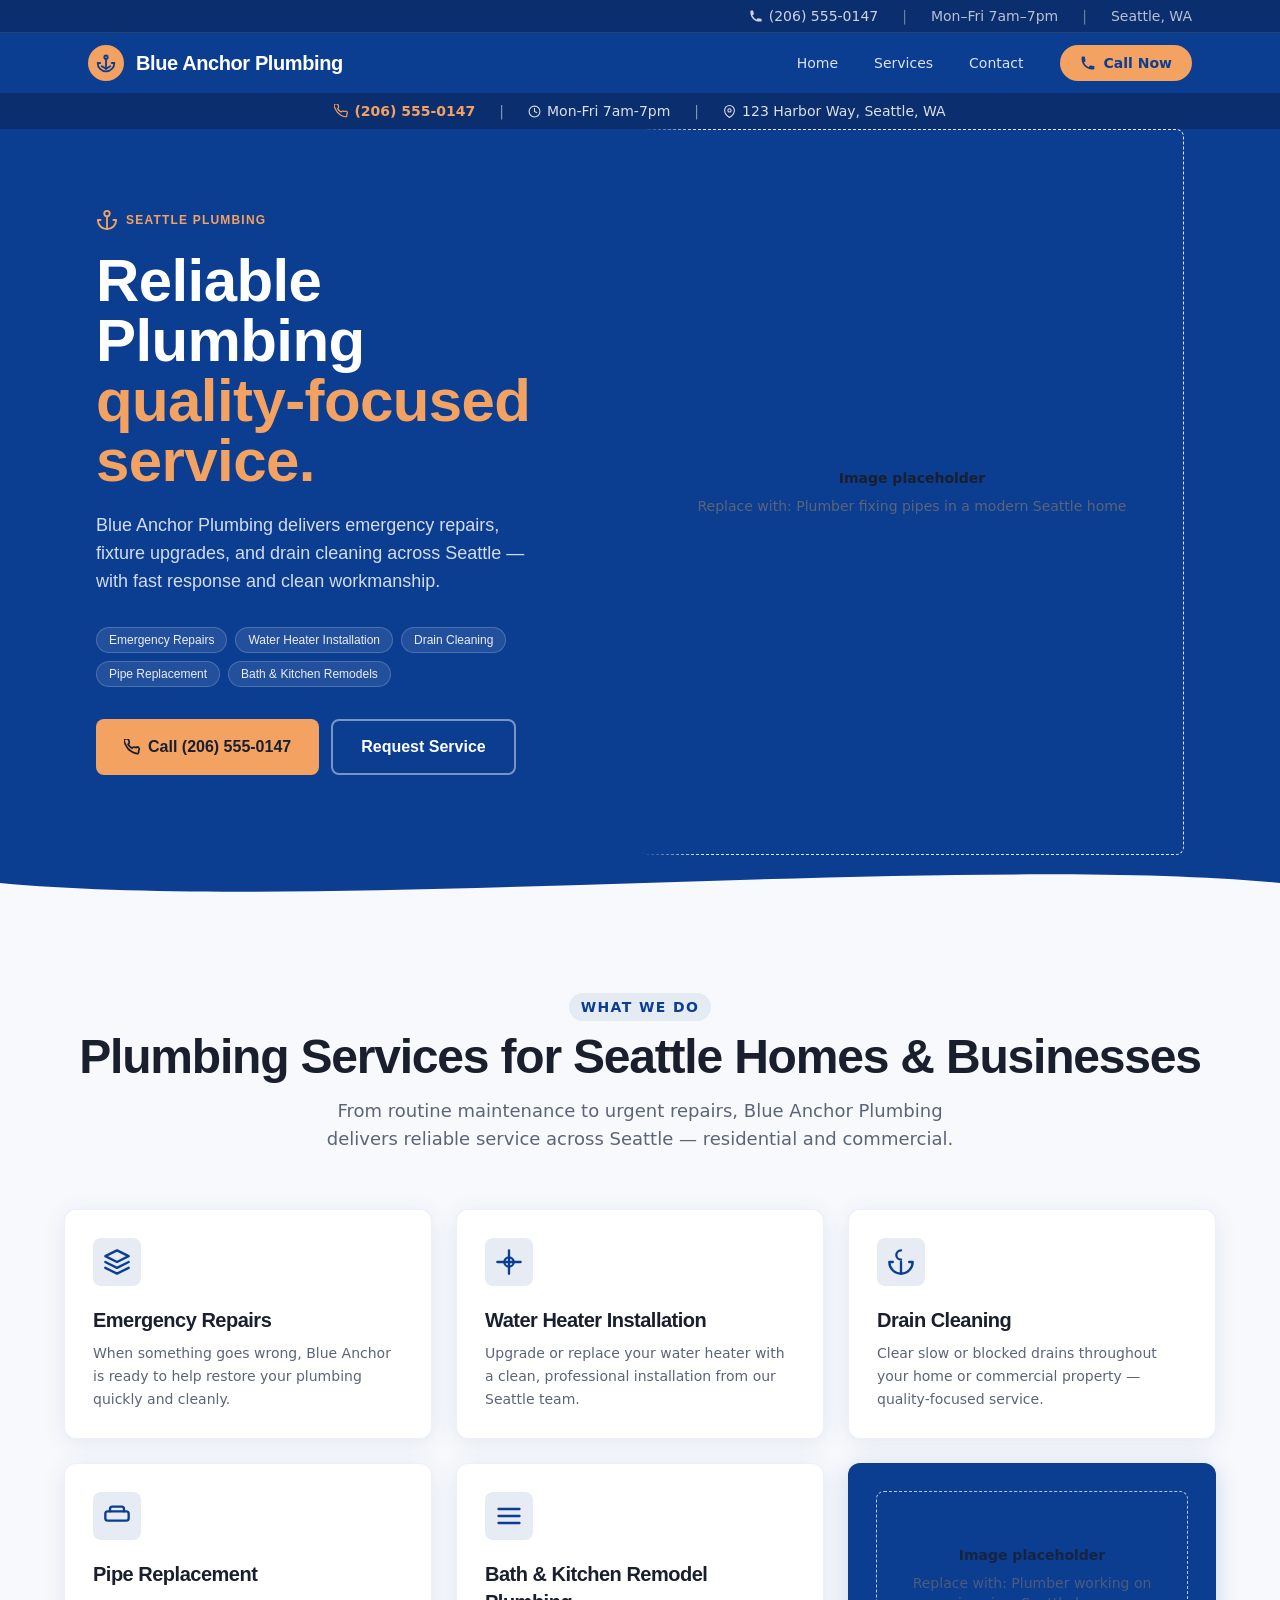
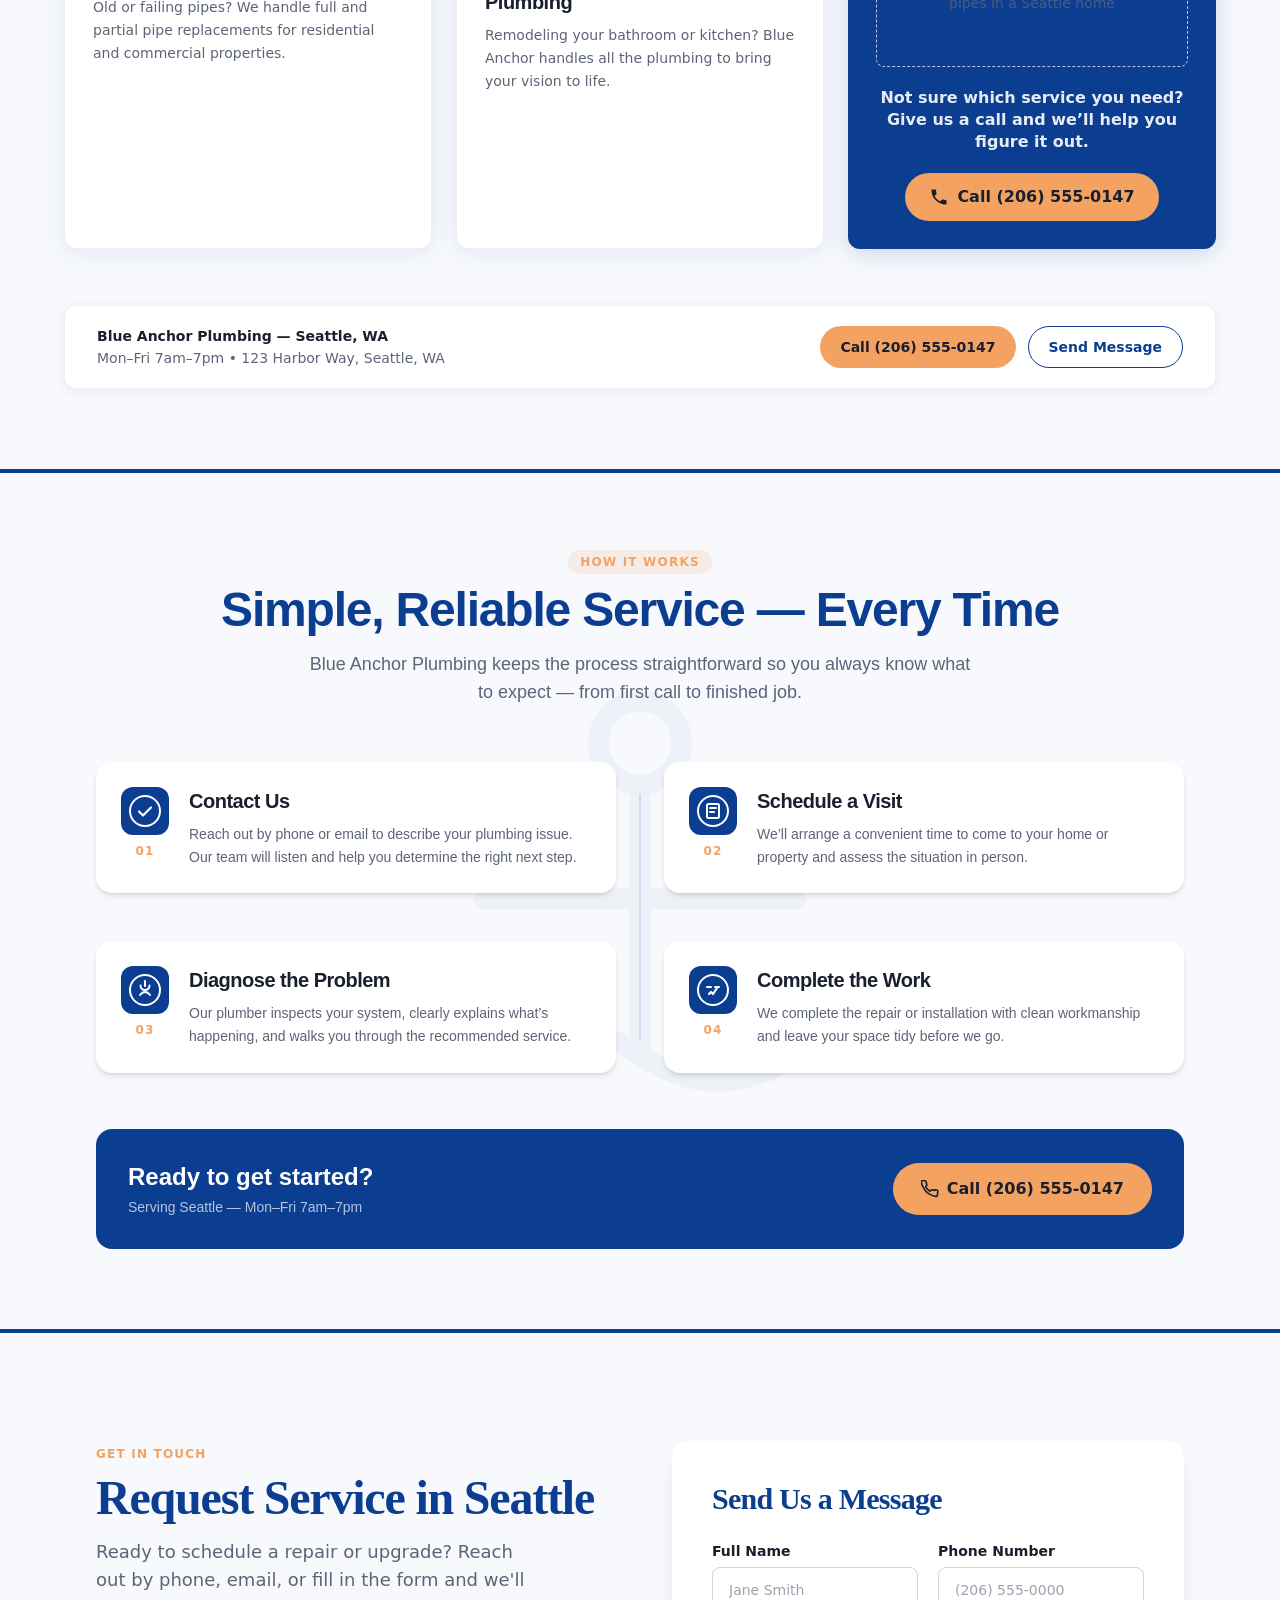
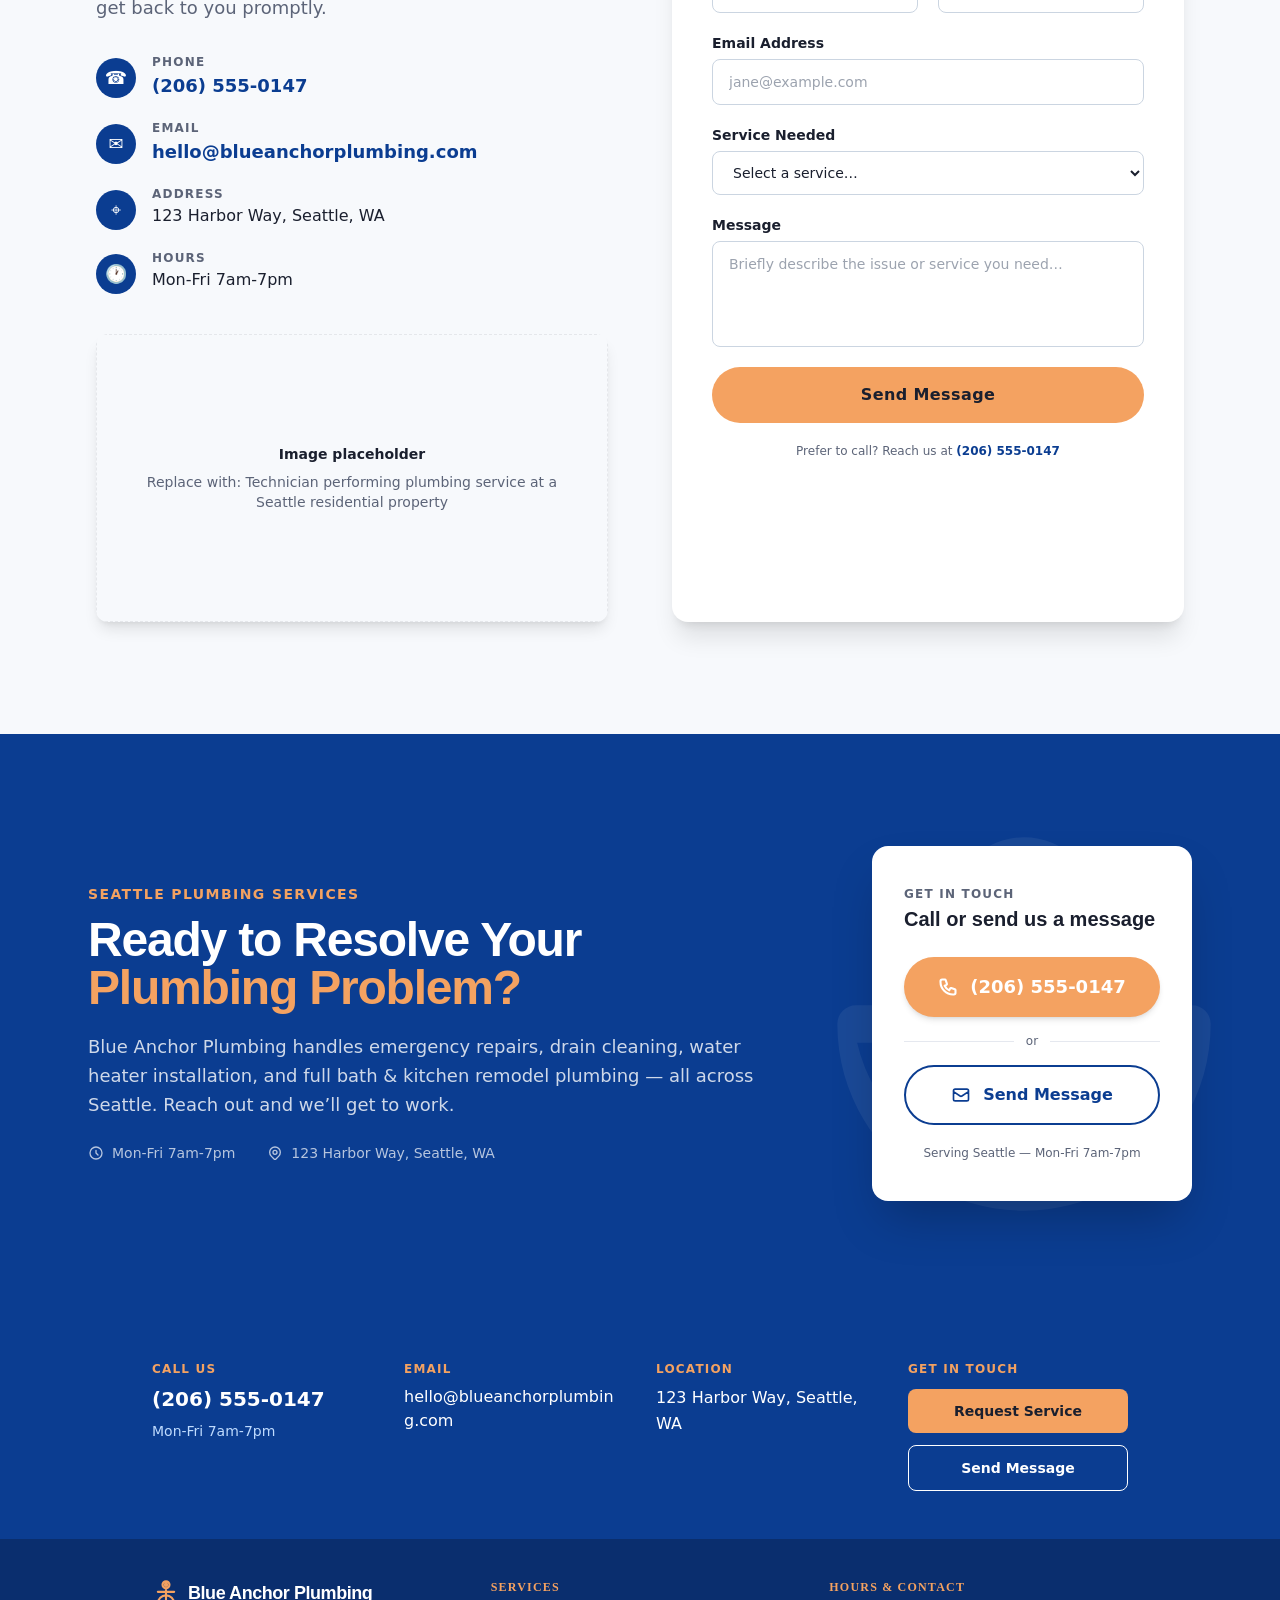
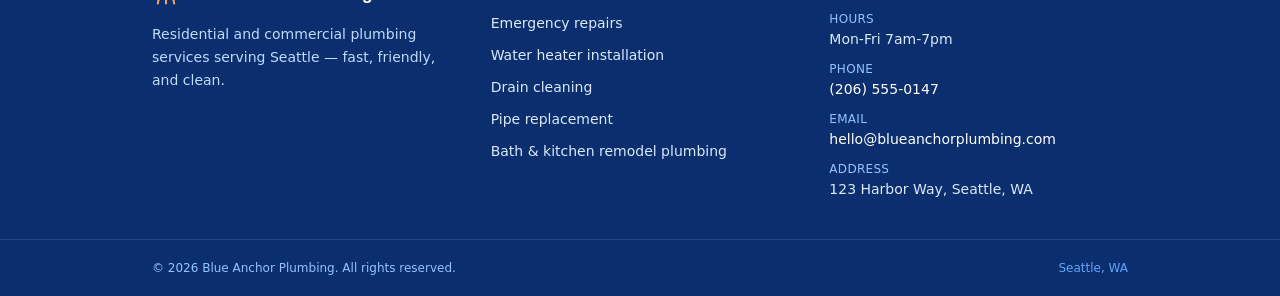
==== commit 4132b782: "Publish generated site for Blue Anchor Plumbing" ====
--- a/index.html
+++ b/index.html
@@ -1,141 +1 @@
-<!DOCTYPE html>
-<html lang="en">
-<head>
-<meta charset="UTF-8">
-<meta name="viewport" content="width=device-width, initial-scale=1.0">
-<title>Blue Anchor Plumbing | Seattle Plumbing Services</title>
-<link rel="preconnect" href="https://fonts.googleapis.com">
-<link rel="preconnect" href="https://fonts.gstatic.com" crossorigin>
-<link href="https://fonts.googleapis.com/css2?family=DM+Sans:wght@400;700&display=swap" rel="stylesheet">
-<link rel="stylesheet" href="styles.css">
-</head>
-<body>
-<header class="site-header" role="banner">
-  <nav class="nav-inner" aria-label="Main navigation">
-    <a href="#hero" class="logo" aria-label="Blue Anchor Plumbing home">
-      <svg class="logo-anchor" viewBox="0 0 32 36" fill="none" aria-hidden="true" width="28" height="32">
-        <circle cx="16" cy="7" r="5" stroke="#F4A261" stroke-width="2.5" fill="none"/>
-        <line x1="16" y1="12" x2="16" y2="34" stroke="#F4A261" stroke-width="2.5"/>
-        <path d="M6 20 Q16 34 26 20" stroke="#F4A261" stroke-width="2.5" fill="none"/>
-        <line x1="6" y1="20" x2="2" y2="20" stroke="#F4A261" stroke-width="2.5"/>
-        <line x1="26" y1="20" x2="30" y2="20" stroke="#F4A261" stroke-width="2.5"/>
-      </svg>
-      <span>Blue Anchor Plumbing</span>
-    </a>
-    <a href="tel:+12065550147" class="nav-phone" aria-label="Call us at (206) 555-0147">(206) 555-0147</a>
-    <button class="hamburger" aria-label="Toggle menu" aria-expanded="false" aria-controls="nav-menu">
-      <span></span><span></span><span></span>
-    </button>
-    <ul id="nav-menu" class="nav-links" role="list">
-      <li><a href="#hero">Home</a></li>
-      <li><a href="#services">Services</a></li>
-      <li><a href="#contact">Contact</a></li>
-    </ul>
-  </nav>
-</header>
-
-<main>
-  <section id="hero" class="hero" aria-labelledby="hero-heading">
-    <div class="hero-graphic" aria-hidden="true">
-      <svg viewBox="0 0 120 120" fill="none" xmlns="http://www.w3.org/2000/svg">
-        <circle cx="60" cy="26" r="18" stroke="rgba(244,162,97,0.6)" stroke-width="4" fill="none"/>
-        <line x1="60" y1="44" x2="60" y2="108" stroke="rgba(244,162,97,0.6)" stroke-width="4"/>
-        <path d="M22 76 Q60 108 98 76" stroke="rgba(244,162,97,0.6)" stroke-width="4" fill="none"/>
-        <line x1="22" y1="76" x2="8" y2="76" stroke="rgba(244,162,97,0.6)" stroke-width="4"/>
-        <line x1="98" y1="76" x2="112" y2="76" stroke="rgba(244,162,97,0.6)" stroke-width="4"/>
-      </svg>
-    </div>
-    <div class="hero-content">
-      <h1 id="hero-heading">Seattle's Plumbing<br>Resource</h1>
-      <p>Residential and commercial plumbing services across Seattle — repairs, installations, and remodel plumbing.</p>
-      <div class="hero-actions">
-        <a href="#contact" class="btn-primary">Request Service</a>
-        <a href="tel:+12065550147" class="hero-call">Call (206) 555-0147</a>
-      </div>
-    </div>
-  </section>
-
-  <section id="services" class="services-section" aria-labelledby="services-heading">
-    <div class="container">
-      <h2 id="services-heading">What We Help With</h2>
-      <div class="services-grid">
-        <article class="service-card">
-          <svg class="svc-icon" viewBox="0 0 40 40" fill="none" aria-hidden="true"><circle cx="20" cy="20" r="17" stroke="#0B3D91" stroke-width="2"/><path d="M20 10v10l6 4" stroke="#F4A261" stroke-width="2" stroke-linecap="round"/></svg>
-          <h3>Emergency Repairs</h3>
-          <p>Contact us to discuss urgent plumbing repair needs during business hours.</p>
-          <a href="#contact">Contact Us</a>
-        </article>
-        <article class="service-card">
-          <svg class="svc-icon" viewBox="0 0 40 40" fill="none" aria-hidden="true"><rect x="12" y="6" width="16" height="24" rx="3" stroke="#0B3D91" stroke-width="2"/><line x1="20" y1="30" x2="20" y2="36" stroke="#F4A261" stroke-width="2"/><line x1="15" y1="36" x2="25" y2="36" stroke="#F4A261" stroke-width="2"/></svg>
-          <h3>Water Heater Installation</h3>
-          <p>Installation of new water heaters for residential and commercial properties.</p>
-          <a href="#contact">Contact Us</a>
-        </article>
-        <article class="service-card">
-          <svg class="svc-icon" viewBox="0 0 40 40" fill="none" aria-hidden="true"><path d="M10 20 Q20 10 30 20 Q20 30 10 20Z" stroke="#0B3D91" stroke-width="2" fill="none"/><circle cx="20" cy="20" r="3" fill="#F4A261"/></svg>
-          <h3>Drain Cleaning</h3>
-          <p>Drain cleaning services for kitchens, bathrooms, and main sewer lines.</p>
-          <a href="#contact">Contact Us</a>
-        </article>
-        <article class="service-card">
-          <svg class="svc-icon" viewBox="0 0 40 40" fill="none" aria-hidden="true"><path d="M8 32 L8 16 Q8 8 16 8 L24 8 Q32 8 32 16 L32 32" stroke="#0B3D91" stroke-width="2" fill="none" stroke-linecap="round"/><line x1="14" y1="20" x2="26" y2="20" stroke="#F4A261" stroke-width="2"/></svg>
-          <h3>Pipe Replacement</h3>
-          <p>Pipe replacement for aging, damaged, or corroded plumbing systems.</p>
-          <a href="#contact">Contact Us</a>
-        </article>
-        <article class="service-card">
-          <svg class="svc-icon" viewBox="0 0 40 40" fill="none" aria-hidden="true"><rect x="6" y="14" width="28" height="18" rx="2" stroke="#0B3D91" stroke-width="2"/><path d="M14 14 L14 10 Q14 6 20 6 Q26 6 26 10 L26 14" stroke="#F4A261" stroke-width="2" fill="none"/></svg>
-          <h3>Bath &amp; Kitchen Remodel Plumbing</h3>
-          <p>Plumbing work for bathroom and kitchen renovation projects.</p>
-          <a href="#contact">Contact Us</a>
-        </article>
-      </div>
-    </div>
-  </section>
-
-  <section id="contact" class="contact-band" aria-labelledby="contact-heading">
-    <div class="container">
-      <h2 id="contact-heading">How to Reach Us</h2>
-      <div class="contact-grid">
-        <div class="contact-item"><svg viewBox="0 0 24 24" fill="none" aria-hidden="true"><path d="M6.6 10.8a15.1 15.1 0 006.6 6.6l2.2-2.2a1 1 0 011-.24 11.4 11.4 0 003.57.57 1 1 0 011 1V20a1 1 0 01-1 1A17 17 0 013 4a1 1 0 011-1h3.5a1 1 0 011 1c0 1.25.2 2.45.57 3.57a1 1 0 01-.25 1L6.6 10.8z" stroke="#F4A261" stroke-width="1.8" fill="none"/></svg><div><span class="label">Phone</span><a href="tel:+12065550147">(206) 555-0147</a></div></div>
-        <div class="contact-item"><svg viewBox="0 0 24 24" fill="none" aria-hidden="true"><rect x="3" y="5" width="18" height="14" rx="2" stroke="#F4A261" stroke-width="1.8"/><path d="M3 7l9 6 9-6" stroke="#F4A261" stroke-width="1.8"/></svg><div><span class="label">Email</span><a href="mailto:hello@blueanchorplumbing.com">hello@blueanchorplumbing.com</a></div></div>
-        <div class="contact-item"><svg viewBox="0 0 24 24" fill="none" aria-hidden="true"><path d="M12 2C8.13 2 5 5.13 5 9c0 5.25 7 13 7 13s7-7.75 7-13c0-3.87-3.13-7-7-7z" stroke="#F4A261" stroke-width="1.8" fill="none"/><circle cx="12" cy="9" r="2.5" stroke="#F4A261" stroke-width="1.8"/></svg><div><span class="label">Address</span><span>123 Harbor Way, Seattle, WA</span></div></div>
-        <div class="contact-item"><svg viewBox="0 0 24 24" fill="none" aria-hidden="true"><circle cx="12" cy="12" r="9" stroke="#F4A261" stroke-width="1.8"/><path d="M12 7v5l3 3" stroke="#F4A261" stroke-width="1.8" stroke-linecap="round"/></svg><div><span class="label">Hours</span><span>Mon–Fri, 7am–7pm</span></div></div>
-      </div>
-    </div>
-  </section>
-
-  <section class="form-section" aria-labelledby="form-heading">
-    <div class="container form-inner">
-      <h2 id="form-heading">Send a Message</h2>
-      <p class="form-note">Use this form to draft your message. We'll follow up by phone or email.</p>
-      <form class="contact-form" novalidate>
-        <label for="f-name">Name<input id="f-name" type="text" name="name" autocomplete="name" required></label>
-        <label for="f-contact">Phone or Email<input id="f-contact" type="text" name="contact" autocomplete="email" required></label>
-        <label for="f-msg">Message<textarea id="f-msg" name="message" rows="4" required></textarea></label>
-        <button type="submit" class="btn-primary">Send Message</button>
-      </form>
-    </div>
-  </section>
-</main>
-
-<footer class="site-footer" role="contentinfo">
-  <div class="footer-inner container">
-    <div>
-      <strong>Blue Anchor Plumbing</strong>
-      <address>123 Harbor Way, Seattle, WA</address>
-      <a href="tel:+12065550147">(206) 555-0147</a><br>
-      <a href="mailto:hello@blueanchorplumbing.com">hello@blueanchorplumbing.com</a><br>
-      <span>Mon–Fri, 7am–7pm</span>
-    </div>
-    <nav aria-label="Footer navigation">
-      <a href="#hero">Home</a>
-      <a href="#services">Services</a>
-      <a href="#contact">Contact</a>
-    </nav>
-  </div>
-  <p class="footer-copy">&copy; <span id="yr"></span> Blue Anchor Plumbing. All rights reserved.</p>
-</footer>
-<script src="script.js"></script>
-</body>
-</html>+<!DOCTYPE html><!--aerfWTOx1jILrcp_gJIUy--><html lang="en"><head><meta charSet="utf-8"/><meta name="viewport" content="width=device-width, initial-scale=1"/><link rel="stylesheet" href="/_next/static/css/ddbf26f343662871.css" data-precedence="next"/><link rel="preload" as="script" fetchPriority="low" href="/_next/static/chunks/webpack-4a462cecab786e93.js"/><script src="/_next/static/chunks/4bd1b696-c023c6e3521b1417.js" async=""></script><script src="/_next/static/chunks/255-accac642d004afa9.js" async=""></script><script src="/_next/static/chunks/main-app-e6977741c56e7a6c.js" async=""></script><script src="/_next/static/chunks/app/page-55bf85c2dee4e39f.js" async=""></script><title>Blue Anchor Plumbing | Plumbing</title><meta name="description" content="Trusted residential and commercial plumbing services serving Seattle with fast, friendly repairs and upgrades."/><link rel="canonical" href="https://www.blueanchorplumbing.com/"/><meta property="og:title" content="Blue Anchor Plumbing | Plumbing"/><meta property="og:description" content="Trusted residential and commercial plumbing services serving Seattle with fast, friendly repairs and upgrades."/><meta property="og:url" content="https://www.blueanchorplumbing.com/"/><meta property="og:type" content="website"/><meta name="twitter:card" content="summary_large_image"/><meta name="twitter:title" content="Blue Anchor Plumbing | Plumbing"/><meta name="twitter:description" content="Trusted residential and commercial plumbing services serving Seattle with fast, friendly repairs and upgrades."/><script type="application/ld+json">{"@context":"https://schema.org","@type":"LocalBusiness","name":"Blue Anchor Plumbing","description":"Trusted residential and commercial plumbing services serving Seattle with fast, friendly repairs and upgrades.","url":"https://www.blueanchorplumbing.com","telephone":"(206) 555-0147","email":"hello@blueanchorplumbing.com","address":{"@type":"PostalAddress","streetAddress":"123 Harbor Way, Seattle, WA"},"openingHours":"Mon-Fri 7am-7pm","hasOfferCatalog":{"@type":"OfferCatalog","name":"Services","itemListElement":[{"@type":"Offer","itemOffered":{"@type":"Service","name":"Emergency repairs"}},{"@type":"Offer","itemOffered":{"@type":"Service","name":"Water heater installation"}},{"@type":"Offer","itemOffered":{"@type":"Service","name":"Drain cleaning"}},{"@type":"Offer","itemOffered":{"@type":"Service","name":"Pipe replacement"}},{"@type":"Offer","itemOffered":{"@type":"Service","name":"Bath & kitchen remodel plumbing"}}]}}</script><script src="/_next/static/chunks/polyfills-42372ed130431b0a.js" noModule=""></script></head><body style="--color-primary:#0B3D91;--color-secondary:#0A2E6E;--color-accent:#F4A261;--color-background:#F7F9FC;--color-surface:#FFFFFF;--color-text:#1A1F2E;--color-muted:#5C6478;--font-heading:&quot;Barlow Condensed&quot;, Georgia, serif;--font-body:Inter, ui-sans-serif, system-ui, sans-serif;--text-hero:clamp(2.5rem, 5vw, 3.5rem);--text-h1:clamp(2rem, 3.5vw, 2.75rem);--text-h2:clamp(1.5rem, 2.5vw, 1.875rem);--text-body:1.0625rem;--text-small:0.9375rem;--section-gap:5rem;--container-max:72rem;--spacing-section:5rem;--spacing-container:72rem;--radius:0.5rem;--shadow:0 4px 8px rgb(20 33 43 / 0.08), 0 12px 28px rgb(20 33 43 / 0.1);--motion-duration:200ms;--motion-ease:cubic-bezier(0.22, 1, 0.36, 1);--card-style:elevated;--button-style:rounded"><div hidden=""><!--$--><!--/$--></div><a href="#main-content" class="sr-only focus:not-sr-only focus:absolute focus:left-4 focus:top-4 focus:z-50 focus:rounded-brand focus:bg-primary focus:px-4 focus:py-2 focus:text-white">Skip to main content</a><a href="#main-content" class="sr-only focus:not-sr-only focus:absolute focus:left-4 focus:top-4 focus:z-50 focus:rounded-brand focus:bg-primary focus:px-4 focus:py-2 focus:text-white">Skip to main content</a><header role="banner" class="sticky top-0 z-50 w-full" style="background:#0B3D91"><div class="hidden md:block text-sm py-1.5 border-b border-white/10" style="background:#0A2E6E"><div class="mx-auto flex items-center justify-end gap-6 px-6" style="max-width:72rem"><a href="tel:2065550147" class="flex items-center gap-1.5 text-white/80 hover:text-white transition-colors" aria-label="Call us at (206) 555-0147"><svg aria-hidden="true" class="w-3.5 h-3.5 flex-shrink-0" fill="currentColor" viewBox="0 0 20 20"><path d="M2 3a1 1 0 011-1h2.153a1 1 0 01.986.836l.74 4.435a1 1 0 01-.54 1.06l-1.548.773a11.037 11.037 0 006.105 6.105l.774-1.548a1 1 0 011.059-.54l4.435.74a1 1 0 01.836.986V17a1 1 0 01-1 1h-2C7.82 18 2 12.18 2 5V3z"></path></svg><span>(206) 555-0147</span></a><span class="text-white/40" aria-hidden="true">|</span><span class="text-white/70">Mon–Fri 7am–7pm</span><span class="text-white/40" aria-hidden="true">|</span><span class="text-white/70">Seattle, WA</span></div></div><div class="mx-auto flex items-center justify-between px-6 py-3" style="max-width:72rem"><a href="/" class="flex items-center gap-3 focus:outline-none focus-visible:ring-2 focus-visible:ring-offset-2 rounded" style="outline-color:#F4A261" aria-label="Blue Anchor Plumbing — Home"><span aria-hidden="true" class="flex items-center justify-center w-9 h-9 rounded-full" style="background:#F4A261"><svg class="w-5 h-5" viewBox="0 0 24 24" fill="none" stroke="#0B3D91" stroke-width="2.2" stroke-linecap="round" stroke-linejoin="round" aria-hidden="true"><circle cx="12" cy="5" r="2"></circle><line x1="12" y1="7" x2="12" y2="19"></line><path d="M5 12H2a10 10 0 0020 0h-3"></path><line x1="12" y1="19" x2="7" y2="16"></line><line x1="12" y1="19" x2="17" y2="16"></line></svg></span><span class="font-bold tracking-tight leading-tight" style="font-family:&#x27;Barlow Condensed&#x27;, sans-serif"><span class="text-white text-xl">Blue Anchor Plumbing</span></span></a><nav aria-label="Primary navigation" class="hidden md:flex items-center gap-1"><a href="/" class="px-4 py-2 rounded text-sm font-medium text-white/85 hover:text-white hover:bg-white/10 transition-colors focus:outline-none focus-visible:ring-2 focus-visible:ring-white/60">Home</a><a href="/services" class="px-4 py-2 rounded text-sm font-medium text-white/85 hover:text-white hover:bg-white/10 transition-colors focus:outline-none focus-visible:ring-2 focus-visible:ring-white/60">Services</a><a href="#contact" class="px-4 py-2 rounded text-sm font-medium text-white/85 hover:text-white hover:bg-white/10 transition-colors focus:outline-none focus-visible:ring-2 focus-visible:ring-white/60">Contact</a><a href="tel:2065550147" class="ml-4 inline-flex items-center gap-2 px-5 py-2 rounded-full text-sm font-semibold transition-colors focus:outline-none focus-visible:ring-2 focus-visible:ring-offset-2" style="background:#F4A261;color:#0B3D91;outline-color:#F4A261" aria-label="Call Blue Anchor Plumbing at (206) 555-0147"><svg aria-hidden="true" class="w-4 h-4 flex-shrink-0" fill="currentColor" viewBox="0 0 20 20"><path d="M2 3a1 1 0 011-1h2.153a1 1 0 01.986.836l.74 4.435a1 1 0 01-.54 1.06l-1.548.773a11.037 11.037 0 006.105 6.105l.774-1.548a1 1 0 011.059-.54l4.435.74a1 1 0 01.836.986V17a1 1 0 01-1 1h-2C7.82 18 2 12.18 2 5V3z"></path></svg>Call Now</a></nav><div class="flex md:hidden items-center gap-3"><a href="tel:2065550147" class="flex items-center justify-center w-10 h-10 rounded-full focus:outline-none focus-visible:ring-2 focus-visible:ring-white/60" style="background:#F4A261" aria-label="Call us at (206) 555-0147"><svg aria-hidden="true" class="w-5 h-5" fill="#0B3D91" viewBox="0 0 20 20"><path d="M2 3a1 1 0 011-1h2.153a1 1 0 01.986.836l.74 4.435a1 1 0 01-.54 1.06l-1.548.773a11.037 11.037 0 006.105 6.105l.774-1.548a1 1 0 011.059-.54l4.435.74a1 1 0 01.836.986V17a1 1 0 01-1 1h-2C7.82 18 2 12.18 2 5V3z"></path></svg></a></div></div><nav aria-label="Mobile navigation" class="md:hidden flex items-center justify-around border-t border-white/10 py-2 px-4" style="background:#0A2E6E"><a href="/" class="flex-1 text-center text-xs font-medium text-white/80 hover:text-white py-1 transition-colors focus:outline-none focus-visible:ring-2 focus-visible:ring-white/50 rounded">Home</a><a href="/services" class="flex-1 text-center text-xs font-medium text-white/80 hover:text-white py-1 transition-colors focus:outline-none focus-visible:ring-2 focus-visible:ring-white/50 rounded">Services</a><a href="#contact" class="flex-1 text-center text-xs font-medium text-white/80 hover:text-white py-1 transition-colors focus:outline-none focus-visible:ring-2 focus-visible:ring-white/50 rounded">Contact</a></nav></header><a href="tel:2065550147" class="fixed bottom-4 right-4 z-40 inline-flex items-center gap-2 rounded-full bg-primary px-5 py-3 text-sm font-bold text-white shadow-brand md:hidden" aria-label="Call Blue Anchor Plumbing at (206) 555-0147">Call Now</a><main id="main-content"><a href="#main-content" class="sr-only focus:not-sr-only focus:absolute focus:left-4 focus:top-4 focus:z-50 focus:rounded-brand focus:bg-primary focus:px-4 focus:py-2 focus:text-white">Skip to main content</a><div class="w-full text-sm py-2 px-4 flex flex-wrap items-center justify-center gap-x-6 gap-y-1" style="background:#0A2E6E;color:#FFFFFF" aria-label="Contact information"><a href="tel:2065550147" class="flex items-center gap-1.5 font-semibold hover:underline focus:outline-none focus:underline" style="color:#F4A261" aria-label="Call us at (206) 555-0147"><svg aria-hidden="true" width="14" height="14" viewBox="0 0 24 24" fill="none" stroke="currentColor" stroke-width="2" stroke-linecap="round" stroke-linejoin="round"><path d="M22 16.92v3a2 2 0 01-2.18 2 19.79 19.79 0 01-8.63-3.07A19.5 19.5 0 013.07 9.81 19.79 19.79 0 01.07 1.18 2 2 0 012.07 0h3a2 2 0 012 1.72c.127.96.361 1.903.7 2.81a2 2 0 01-.45 2.11L6.09 7.91a16 16 0 006 6l1.27-1.27a2 2 0 012.11-.45c.907.339 1.85.573 2.81.7A2 2 0 0122 16.92z"></path></svg>(206) 555-0147</a><span class="hidden sm:inline" style="color:rgba(255,255,255,0.5)">|</span><span class="flex items-center gap-1.5" style="color:rgba(255,255,255,0.85)"><svg aria-hidden="true" width="13" height="13" viewBox="0 0 24 24" fill="none" stroke="currentColor" stroke-width="2" stroke-linecap="round" stroke-linejoin="round"><circle cx="12" cy="12" r="10"></circle><polyline points="12 6 12 12 16 14"></polyline></svg>Mon-Fri 7am-7pm</span><span class="hidden sm:inline" style="color:rgba(255,255,255,0.5)">|</span><span class="flex items-center gap-1.5" style="color:rgba(255,255,255,0.85)"><svg aria-hidden="true" width="13" height="13" viewBox="0 0 24 24" fill="none" stroke="currentColor" stroke-width="2" stroke-linecap="round" stroke-linejoin="round"><path d="M21 10c0 7-9 13-9 13S3 17 3 10a9 9 0 0118 0z"></path><circle cx="12" cy="10" r="3"></circle></svg>123 Harbor Way, Seattle, WA</span></div><section id="main-content" aria-label="Blue Anchor Plumbing — Hero" class="relative w-full overflow-hidden" style="background:#0B3D91"><div class="max-w-[72rem] mx-auto px-4 sm:px-6 lg:px-8"><div class="grid grid-cols-1 lg:grid-cols-2 gap-0 min-h-[560px] lg:min-h-[640px]"><div class="flex flex-col justify-center py-16 lg:py-20 pr-0 lg:pr-12"><div class="reveal"><div class="flex items-center gap-2 mb-5"><svg aria-hidden="true" width="22" height="22" viewBox="0 0 24 24" fill="none" stroke="#F4A261" stroke-width="2" stroke-linecap="round" stroke-linejoin="round"><circle cx="12" cy="5" r="3"></circle><line x1="12" y1="22" x2="12" y2="8"></line><path d="M5 12H2a10 10 0 0020 0h-3"></path></svg><span class="text-xs font-semibold uppercase tracking-widest" style="color:#F4A261;font-family:Inter, sans-serif">Seattle Plumbing</span></div></div><div class="reveal"><h1 class="text-4xl sm:text-5xl xl:text-6xl font-extrabold leading-tight mb-5" style="font-family:Barlow Condensed, sans-serif;color:#FFFFFF;letter-spacing:-0.01em">Reliable Plumbing<br/><span style="color:#F4A261">quality-focused service.</span></h1></div><div class="reveal"><p class="text-base sm:text-lg leading-relaxed mb-8 max-w-md" style="color:rgba(255,255,255,0.82);font-family:Inter, sans-serif">Blue Anchor Plumbing delivers emergency repairs, fixture upgrades, and drain cleaning across Seattle — with fast response and clean workmanship.</p></div><div class="reveal"><ul class="flex flex-wrap gap-2 mb-8" aria-label="Services offered"><li class="text-xs font-medium px-3 py-1 rounded-full" style="background:rgba(255,255,255,0.1);color:rgba(255,255,255,0.9);border:1px solid rgba(255,255,255,0.18);font-family:Inter, sans-serif">Emergency Repairs</li><li class="text-xs font-medium px-3 py-1 rounded-full" style="background:rgba(255,255,255,0.1);color:rgba(255,255,255,0.9);border:1px solid rgba(255,255,255,0.18);font-family:Inter, sans-serif">Water Heater Installation</li><li class="text-xs font-medium px-3 py-1 rounded-full" style="background:rgba(255,255,255,0.1);color:rgba(255,255,255,0.9);border:1px solid rgba(255,255,255,0.18);font-family:Inter, sans-serif">Drain Cleaning</li><li class="text-xs font-medium px-3 py-1 rounded-full" style="background:rgba(255,255,255,0.1);color:rgba(255,255,255,0.9);border:1px solid rgba(255,255,255,0.18);font-family:Inter, sans-serif">Pipe Replacement</li><li class="text-xs font-medium px-3 py-1 rounded-full" style="background:rgba(255,255,255,0.1);color:rgba(255,255,255,0.9);border:1px solid rgba(255,255,255,0.18);font-family:Inter, sans-serif">Bath &amp; Kitchen Remodels</li></ul></div><div class="reveal"><div class="flex flex-col sm:flex-row gap-3"><a href="tel:2065550147" class="inline-flex items-center justify-center gap-2 px-7 py-3.5 rounded-lg font-bold text-base transition-opacity hover:opacity-90 focus:outline-none focus:ring-2 focus:ring-offset-2" style="background:#F4A261;color:#1A1F2E;font-family:Inter, sans-serif" aria-label="Call Blue Anchor Plumbing at (206) 555-0147"><svg aria-hidden="true" width="16" height="16" viewBox="0 0 24 24" fill="none" stroke="currentColor" stroke-width="2.5" stroke-linecap="round" stroke-linejoin="round"><path d="M22 16.92v3a2 2 0 01-2.18 2 19.79 19.79 0 01-8.63-3.07A19.5 19.5 0 013.07 9.81 19.79 19.79 0 01.07 1.18 2 2 0 012.07 0h3a2 2 0 012 1.72c.127.96.361 1.903.7 2.81a2 2 0 01-.45 2.11L6.09 7.91a16 16 0 006 6l1.27-1.27a2 2 0 012.11-.45c.907.339 1.85.573 2.81.7A2 2 0 0122 16.92z"></path></svg>Call <!-- -->(206) 555-0147</a><a href="#contact" class="inline-flex items-center justify-center gap-2 px-7 py-3.5 rounded-lg font-semibold text-base transition-opacity hover:opacity-90 focus:outline-none focus:ring-2 focus:ring-offset-2" style="background:transparent;color:#FFFFFF;border:2px solid rgba(255,255,255,0.45);font-family:Inter, sans-serif">Request Service</a></div></div></div><div class="relative hidden lg:flex items-stretch"><div class="absolute inset-y-0 left-0 w-16 z-10" style="background:linear-gradient(to right, #0B3D91, transparent)" aria-hidden="true"></div><div class="w-full h-full min-h-[560px]"><div class="flex items-center justify-center border border-dashed border-muted/40 bg-gradient-to-br from-primary/15 to-accent/10 p-6 text-center w-full h-full object-cover" style="aspect-ratio:720 / 640;border-radius:var(--radius)" role="img" aria-label="Plumber fixing pipes in a modern Seattle home"><div><p class="text-sm font-semibold text-foreground">Image placeholder</p><p class="mt-2 text-sm text-muted">Replace with: <!-- -->Plumber fixing pipes in a modern Seattle home</p></div></div></div></div></div></div><div class="block lg:hidden w-full" aria-hidden="true"><div class="flex items-center justify-center border border-dashed border-muted/40 bg-gradient-to-br from-primary/15 to-accent/10 p-6 text-center w-full" style="aspect-ratio:16 / 7;border-radius:var(--radius)" role="img" aria-label="Plumber at work in a residential kitchen or bathroom"><div><p class="text-sm font-semibold text-foreground">Image placeholder</p><p class="mt-2 text-sm text-muted">Replace with: <!-- -->Plumber at work in a residential kitchen or bathroom</p></div></div></div><div aria-hidden="true" class="w-full overflow-hidden leading-none" style="margin-top:-2px"><svg viewBox="0 0 1440 60" xmlns="http://www.w3.org/2000/svg" preserveAspectRatio="none" class="w-full block" height="60"><path d="M0,30 C360,60 1080,0 1440,30 L1440,60 L0,60 Z" fill="#F7F9FC"></path></svg></div></section><a href="tel:2065550147" class="fixed bottom-4 right-4 z-40 inline-flex items-center gap-2 rounded-full bg-primary px-5 py-3 text-sm font-bold text-white shadow-brand md:hidden" aria-label="Call Blue Anchor Plumbing at (206) 555-0147">Call Now</a><section id="services" aria-labelledby="services-heading" class="py-20 px-4" style="background:var(--color-background, #F7F9FC)"><div class="max-w-6xl mx-auto"><div class="reveal"><div class="text-center mb-14"><span class="inline-block text-sm font-semibold tracking-widest uppercase mb-3 px-3 py-1 rounded-full" style="background:rgba(11,61,145,0.08);color:var(--color-primary, #0B3D91)">What We Do</span><h2 id="services-heading" class="text-4xl md:text-5xl font-bold leading-tight mb-4" style="font-family:&#x27;Barlow Condensed&#x27;, sans-serif;color:var(--color-text, #1A1F2E)">Plumbing Services for Seattle Homes &amp; Businesses</h2><p class="max-w-2xl mx-auto text-base md:text-lg" style="color:var(--color-muted, #5C6478)">From routine maintenance to urgent repairs, Blue Anchor Plumbing delivers reliable service across Seattle — residential and commercial.</p></div></div><ul class="grid grid-cols-1 sm:grid-cols-2 lg:grid-cols-3 gap-6 list-none p-0" role="list"><div class="reveal"><li class="flex flex-col rounded-xl p-7 h-full" style="background:var(--color-surface, #FFFFFF);box-shadow:0 4px 24px 0 rgba(11,61,145,0.09);border:1px solid rgba(11,61,145,0.07)"><div class="flex items-center justify-center w-12 h-12 rounded-lg mb-5 flex-shrink-0" style="background:rgba(11,61,145,0.10);color:var(--color-primary, #0B3D91)" aria-hidden="true"><svg aria-hidden="true" focusable="false" xmlns="http://www.w3.org/2000/svg" viewBox="0 0 24 24" fill="none" stroke="currentColor" stroke-width="2" stroke-linecap="round" stroke-linejoin="round" class="w-7 h-7"><path d="M12 2L2 7l10 5 10-5-10-5z"></path><path d="M2 17l10 5 10-5"></path><path d="M2 12l10 5 10-5"></path></svg></div><h3 class="text-xl font-bold mb-2" style="font-family:&#x27;Barlow Condensed&#x27;, sans-serif;color:var(--color-text, #1A1F2E)">Emergency Repairs</h3><p class="text-sm leading-relaxed flex-grow" style="color:var(--color-muted, #5C6478)">When something goes wrong, Blue Anchor is ready to help restore your plumbing quickly and cleanly.</p></li></div><div class="reveal"><li class="flex flex-col rounded-xl p-7 h-full" style="background:var(--color-surface, #FFFFFF);box-shadow:0 4px 24px 0 rgba(11,61,145,0.09);border:1px solid rgba(11,61,145,0.07)"><div class="flex items-center justify-center w-12 h-12 rounded-lg mb-5 flex-shrink-0" style="background:rgba(11,61,145,0.10);color:var(--color-primary, #0B3D91)" aria-hidden="true"><svg aria-hidden="true" focusable="false" xmlns="http://www.w3.org/2000/svg" viewBox="0 0 24 24" fill="none" stroke="currentColor" stroke-width="2" stroke-linecap="round" stroke-linejoin="round" class="w-7 h-7"><path d="M12 2v20M2 12h20"></path><circle cx="12" cy="12" r="4"></circle></svg></div><h3 class="text-xl font-bold mb-2" style="font-family:&#x27;Barlow Condensed&#x27;, sans-serif;color:var(--color-text, #1A1F2E)">Water Heater Installation</h3><p class="text-sm leading-relaxed flex-grow" style="color:var(--color-muted, #5C6478)">Upgrade or replace your water heater with a clean, professional installation from our Seattle team.</p></li></div><div class="reveal"><li class="flex flex-col rounded-xl p-7 h-full" style="background:var(--color-surface, #FFFFFF);box-shadow:0 4px 24px 0 rgba(11,61,145,0.09);border:1px solid rgba(11,61,145,0.07)"><div class="flex items-center justify-center w-12 h-12 rounded-lg mb-5 flex-shrink-0" style="background:rgba(11,61,145,0.10);color:var(--color-primary, #0B3D91)" aria-hidden="true"><svg aria-hidden="true" focusable="false" xmlns="http://www.w3.org/2000/svg" viewBox="0 0 24 24" fill="none" stroke="currentColor" stroke-width="2" stroke-linecap="round" stroke-linejoin="round" class="w-7 h-7"><path d="M12 22V12"></path><path d="M5 12H2a10 10 0 0020 0h-3"></path><path d="M12 2a4 4 0 000 8"></path></svg></div><h3 class="text-xl font-bold mb-2" style="font-family:&#x27;Barlow Condensed&#x27;, sans-serif;color:var(--color-text, #1A1F2E)">Drain Cleaning</h3><p class="text-sm leading-relaxed flex-grow" style="color:var(--color-muted, #5C6478)">Clear slow or blocked drains throughout your home or commercial property — quality-focused service.</p></li></div><div class="reveal"><li class="flex flex-col rounded-xl p-7 h-full" style="background:var(--color-surface, #FFFFFF);box-shadow:0 4px 24px 0 rgba(11,61,145,0.09);border:1px solid rgba(11,61,145,0.07)"><div class="flex items-center justify-center w-12 h-12 rounded-lg mb-5 flex-shrink-0" style="background:rgba(11,61,145,0.10);color:var(--color-primary, #0B3D91)" aria-hidden="true"><svg aria-hidden="true" focusable="false" xmlns="http://www.w3.org/2000/svg" viewBox="0 0 24 24" fill="none" stroke="currentColor" stroke-width="2" stroke-linecap="round" stroke-linejoin="round" class="w-7 h-7"><rect x="2" y="8" width="20" height="8" rx="2"></rect><path d="M6 8V6a2 2 0 012-2h8a2 2 0 012 2v2"></path></svg></div><h3 class="text-xl font-bold mb-2" style="font-family:&#x27;Barlow Condensed&#x27;, sans-serif;color:var(--color-text, #1A1F2E)">Pipe Replacement</h3><p class="text-sm leading-relaxed flex-grow" style="color:var(--color-muted, #5C6478)">Old or failing pipes? We handle full and partial pipe replacements for residential and commercial properties.</p></li></div><div class="reveal"><li class="flex flex-col rounded-xl p-7 h-full" style="background:var(--color-surface, #FFFFFF);box-shadow:0 4px 24px 0 rgba(11,61,145,0.09);border:1px solid rgba(11,61,145,0.07)"><div class="flex items-center justify-center w-12 h-12 rounded-lg mb-5 flex-shrink-0" style="background:rgba(11,61,145,0.10);color:var(--color-primary, #0B3D91)" aria-hidden="true"><svg aria-hidden="true" focusable="false" xmlns="http://www.w3.org/2000/svg" viewBox="0 0 24 24" fill="none" stroke="currentColor" stroke-width="2" stroke-linecap="round" stroke-linejoin="round" class="w-7 h-7"><path d="M3 12h18"></path><path d="M3 6h18"></path><path d="M3 18h18"></path></svg></div><h3 class="text-xl font-bold mb-2" style="font-family:&#x27;Barlow Condensed&#x27;, sans-serif;color:var(--color-text, #1A1F2E)">Bath &amp; Kitchen Remodel Plumbing</h3><p class="text-sm leading-relaxed flex-grow" style="color:var(--color-muted, #5C6478)">Remodeling your bathroom or kitchen? Blue Anchor handles all the plumbing to bring your vision to life.</p></li></div><div class="reveal"><li class="flex flex-col items-center justify-center rounded-xl p-7 h-full text-center" style="background:var(--color-primary, #0B3D91);box-shadow:0 4px 24px 0 rgba(11,61,145,0.18)"><div class="flex items-center justify-center border border-dashed border-muted/40 bg-gradient-to-br from-primary/15 to-accent/10 p-6 text-center w-full rounded-lg mb-5 object-cover opacity-80" style="aspect-ratio:320 / 180;border-radius:var(--radius)" role="img" aria-label="Plumber working on pipes in a Seattle home"><div><p class="text-sm font-semibold text-foreground">Image placeholder</p><p class="mt-2 text-sm text-muted">Replace with: <!-- -->Plumber working on pipes in a Seattle home</p></div></div><p class="text-base font-semibold mb-5 leading-snug" style="color:rgba(255,255,255,0.9)">Not sure which service you need? Give us a call and we’ll help you figure it out.</p><a href="tel:2065550147" class="inline-flex items-center gap-2 font-bold text-base px-6 py-3 rounded-full transition-opacity hover:opacity-90 focus-visible:outline focus-visible:outline-2 focus-visible:outline-offset-2" style="background:var(--color-accent, #F4A261);color:#1A1F2E;outline-color:var(--color-accent, #F4A261)" aria-label="Call Blue Anchor Plumbing at (206) 555-0147"><svg aria-hidden="true" focusable="false" xmlns="http://www.w3.org/2000/svg" viewBox="0 0 24 24" fill="currentColor" class="w-5 h-5"><path d="M6.62 10.79a15.05 15.05 0 006.59 6.59l2.2-2.2a1 1 0 011.01-.24 11.5 11.5 0 003.6.57 1 1 0 011 1V20a1 1 0 01-1 1A17 17 0 013 4a1 1 0 011-1h3.5a1 1 0 011 1 11.5 11.5 0 00.57 3.6 1 1 0 01-.24 1.01l-2.21 2.18z"></path></svg>Call <!-- -->(206) 555-0147</a></li></div></ul><div class="reveal"><div class="mt-14 flex flex-col sm:flex-row items-center justify-between gap-4 rounded-xl px-8 py-5" style="background:var(--color-surface, #FFFFFF);box-shadow:0 2px 12px 0 rgba(11,61,145,0.07);border:1px solid rgba(11,61,145,0.07)"><div><p class="text-sm font-semibold mb-0.5" style="color:var(--color-text, #1A1F2E)">Blue Anchor Plumbing — Seattle, WA</p><p class="text-sm" style="color:var(--color-muted, #5C6478)">Mon–Fri 7am–7pm • 123 Harbor Way, Seattle, WA</p></div><div class="flex flex-wrap gap-3"><a href="tel:2065550147" class="inline-flex items-center gap-2 text-sm font-semibold px-5 py-2.5 rounded-full transition-opacity hover:opacity-90 focus-visible:outline focus-visible:outline-2 focus-visible:outline-offset-2" style="background:var(--color-accent, #F4A261);color:#1A1F2E;outline-color:var(--color-accent, #F4A261)" aria-label="Call Blue Anchor Plumbing at (206) 555-0147">Call <!-- -->(206) 555-0147</a><a href="mailto:hello@blueanchorplumbing.com" class="inline-flex items-center gap-2 text-sm font-semibold px-5 py-2.5 rounded-full border transition-opacity hover:opacity-80 focus-visible:outline focus-visible:outline-2 focus-visible:outline-offset-2" style="border-color:var(--color-primary, #0B3D91);color:var(--color-primary, #0B3D91);outline-color:var(--color-primary, #0B3D91)">Send Message</a></div></div></div></div></section><section aria-labelledby="trust-process-heading" class="relative py-20 overflow-hidden" style="background:var(--color-background, #F7F9FC)"><div class="absolute top-0 left-0 right-0 h-1" style="background:var(--color-primary, #0B3D91)" aria-hidden="true"></div><div class="absolute inset-0 flex items-center justify-center pointer-events-none select-none" aria-hidden="true"><svg width="520" height="520" viewBox="0 0 100 100" fill="none" xmlns="http://www.w3.org/2000/svg" class="opacity-[0.03]"><circle cx="50" cy="20" r="8" stroke="#0B3D91" stroke-width="4"></circle><line x1="50" y1="28" x2="50" y2="80" stroke="#0B3D91" stroke-width="4" stroke-linecap="round"></line><line x1="20" y1="50" x2="80" y2="50" stroke="#0B3D91" stroke-width="4" stroke-linecap="round"></line><path d="M20 80 Q35 70 50 80 Q65 90 80 80" stroke="#0B3D91" stroke-width="4" stroke-linecap="round" fill="none"></path></svg></div><div class="relative mx-auto px-4 sm:px-6 lg:px-8" style="max-width:72rem"><div class="reveal"><div class="text-center mb-14"><span class="inline-block text-xs font-semibold tracking-widest uppercase mb-3 px-3 py-1 rounded-full" style="background:rgba(244,162,97,0.15);color:var(--color-accent, #F4A261)">How It Works</span><h2 id="trust-process-heading" class="text-4xl sm:text-5xl font-extrabold leading-tight mb-4" style="font-family:&#x27;Barlow Condensed&#x27;, sans-serif;color:var(--color-primary, #0B3D91)">Simple, Reliable Service — Every Time</h2><p class="max-w-2xl mx-auto text-base sm:text-lg" style="color:var(--color-muted, #5C6478);font-family:&#x27;Inter&#x27;, sans-serif">Blue Anchor Plumbing keeps the process straightforward so you always know what to expect — from first call to finished job.</p></div></div><ol class="relative" aria-label="Service process steps"><div class="hidden lg:block absolute left-1/2 top-8 bottom-8 w-0.5 -translate-x-1/2" style="background:var(--color-primary, #0B3D91);opacity:0.12" aria-hidden="true"></div><div class="grid grid-cols-1 lg:grid-cols-2 gap-8 lg:gap-12"><div class="reveal"><li class="relative flex gap-5 items-start bg-white rounded-2xl p-6 shadow-md border border-transparent hover:border-[#0B3D91]/10 transition-colors"><div class="flex-shrink-0 flex flex-col items-center gap-2" aria-hidden="true"><span class="flex items-center justify-center w-12 h-12 rounded-xl text-white" style="background:var(--color-primary, #0B3D91)"><svg aria-hidden="true" focusable="false" width="32" height="32" viewBox="0 0 32 32" fill="none" xmlns="http://www.w3.org/2000/svg"><circle cx="16" cy="16" r="15" stroke="currentColor" stroke-width="2"></circle><path d="M10 16.5l4 4 8-8" stroke="currentColor" stroke-width="2.2" stroke-linecap="round" stroke-linejoin="round"></path></svg></span><span class="text-xs font-bold tracking-widest" style="color:var(--color-accent, #F4A261)">01</span></div><div class="flex-1 min-w-0"><h3 class="text-xl font-bold mb-2" style="font-family:&#x27;Barlow Condensed&#x27;, sans-serif;color:var(--color-text, #1A1F2E)">Contact Us</h3><p class="text-sm leading-relaxed" style="color:var(--color-muted, #5C6478);font-family:&#x27;Inter&#x27;, sans-serif">Reach out by phone or email to describe your plumbing issue. Our team will listen and help you determine the right next step.</p></div></li></div><div class="reveal"><li class="relative flex gap-5 items-start bg-white rounded-2xl p-6 shadow-md border border-transparent hover:border-[#0B3D91]/10 transition-colors"><div class="flex-shrink-0 flex flex-col items-center gap-2" aria-hidden="true"><span class="flex items-center justify-center w-12 h-12 rounded-xl text-white" style="background:var(--color-primary, #0B3D91)"><svg aria-hidden="true" focusable="false" width="32" height="32" viewBox="0 0 32 32" fill="none" xmlns="http://www.w3.org/2000/svg"><circle cx="16" cy="16" r="15" stroke="currentColor" stroke-width="2"></circle><rect x="10" y="9" width="12" height="14" rx="1.5" stroke="currentColor" stroke-width="2"></rect><path d="M13 13h6M13 17h4" stroke="currentColor" stroke-width="2" stroke-linecap="round"></path></svg></span><span class="text-xs font-bold tracking-widest" style="color:var(--color-accent, #F4A261)">02</span></div><div class="flex-1 min-w-0"><h3 class="text-xl font-bold mb-2" style="font-family:&#x27;Barlow Condensed&#x27;, sans-serif;color:var(--color-text, #1A1F2E)">Schedule a Visit</h3><p class="text-sm leading-relaxed" style="color:var(--color-muted, #5C6478);font-family:&#x27;Inter&#x27;, sans-serif">We’ll arrange a convenient time to come to your home or property and assess the situation in person.</p></div></li></div><div class="reveal"><li class="relative flex gap-5 items-start bg-white rounded-2xl p-6 shadow-md border border-transparent hover:border-[#0B3D91]/10 transition-colors"><div class="flex-shrink-0 flex flex-col items-center gap-2" aria-hidden="true"><span class="flex items-center justify-center w-12 h-12 rounded-xl text-white" style="background:var(--color-primary, #0B3D91)"><svg aria-hidden="true" focusable="false" width="32" height="32" viewBox="0 0 32 32" fill="none" xmlns="http://www.w3.org/2000/svg"><circle cx="16" cy="16" r="15" stroke="currentColor" stroke-width="2"></circle><path d="M11 21c1.5-2 4-3 5-3s3.5 1 5 3" stroke="currentColor" stroke-width="2" stroke-linecap="round"></path><path d="M20.5 11.5a4.5 4.5 0 01-9 0" stroke="currentColor" stroke-width="2" stroke-linecap="round"></path><path d="M16 7v5" stroke="currentColor" stroke-width="2" stroke-linecap="round"></path></svg></span><span class="text-xs font-bold tracking-widest" style="color:var(--color-accent, #F4A261)">03</span></div><div class="flex-1 min-w-0"><h3 class="text-xl font-bold mb-2" style="font-family:&#x27;Barlow Condensed&#x27;, sans-serif;color:var(--color-text, #1A1F2E)">Diagnose the Problem</h3><p class="text-sm leading-relaxed" style="color:var(--color-muted, #5C6478);font-family:&#x27;Inter&#x27;, sans-serif">Our plumber inspects your system, clearly explains what’s happening, and walks you through the recommended service.</p></div></li></div><div class="reveal"><li class="relative flex gap-5 items-start bg-white rounded-2xl p-6 shadow-md border border-transparent hover:border-[#0B3D91]/10 transition-colors"><div class="flex-shrink-0 flex flex-col items-center gap-2" aria-hidden="true"><span class="flex items-center justify-center w-12 h-12 rounded-xl text-white" style="background:var(--color-primary, #0B3D91)"><svg aria-hidden="true" focusable="false" width="32" height="32" viewBox="0 0 32 32" fill="none" xmlns="http://www.w3.org/2000/svg"><circle cx="16" cy="16" r="15" stroke="currentColor" stroke-width="2"></circle><path d="M12 20l2-2 2 2 4-6" stroke="currentColor" stroke-width="2.2" stroke-linecap="round" stroke-linejoin="round"></path><path d="M10 13h4M18 13h4" stroke="currentColor" stroke-width="2" stroke-linecap="round"></path></svg></span><span class="text-xs font-bold tracking-widest" style="color:var(--color-accent, #F4A261)">04</span></div><div class="flex-1 min-w-0"><h3 class="text-xl font-bold mb-2" style="font-family:&#x27;Barlow Condensed&#x27;, sans-serif;color:var(--color-text, #1A1F2E)">Complete the Work</h3><p class="text-sm leading-relaxed" style="color:var(--color-muted, #5C6478);font-family:&#x27;Inter&#x27;, sans-serif">We complete the repair or installation with clean workmanship and leave your space tidy before we go.</p></div></li></div></div></ol><div class="reveal"><div class="mt-14 rounded-2xl flex flex-col sm:flex-row items-center justify-between gap-6 px-8 py-8" style="background:var(--color-primary, #0B3D91)"><div><p class="text-white text-2xl font-bold mb-1" style="font-family:&#x27;Barlow Condensed&#x27;, sans-serif">Ready to get started?</p><p class="text-white/70 text-sm" style="font-family:&#x27;Inter&#x27;, sans-serif">Serving Seattle — Mon–Fri 7am–7pm</p></div><a href="tel:2065550147" class="inline-flex items-center gap-2 font-bold text-base px-7 py-3.5 rounded-full transition-opacity hover:opacity-90 focus:outline-none focus-visible:ring-2 focus-visible:ring-offset-2" style="background:var(--color-accent, #F4A261);color:#1A1F2E;outline-color:var(--color-accent, #F4A261)" aria-label="Call Blue Anchor Plumbing at (206) 555-0147"><svg aria-hidden="true" focusable="false" width="18" height="18" viewBox="0 0 24 24" fill="none" stroke="currentColor" stroke-width="2.2" stroke-linecap="round" stroke-linejoin="round"><path d="M22 16.92v3a2 2 0 01-2.18 2 19.79 19.79 0 01-8.63-3.07A19.5 19.5 0 013.07 9.81a19.79 19.79 0 01-3.07-8.68A2 2 0 012 .97h3a2 2 0 012 1.72c.127.96.361 1.903.7 2.81a2 2 0 01-.45 2.11L6.09 8.91a16 16 0 006 6l1.27-1.27a2 2 0 012.11-.45c.907.339 1.85.573 2.81.7A2 2 0 0122 16.92z"></path></svg>Call <!-- -->(206) 555-0147</a></div></div></div></section><a href="#main-content" class="sr-only focus:not-sr-only focus:absolute focus:left-4 focus:top-4 focus:z-50 focus:rounded-brand focus:bg-primary focus:px-4 focus:py-2 focus:text-white">Skip to main content</a><section id="contact" aria-labelledby="contact-heading" class="relative w-full overflow-hidden" style="background:var(--color-background, #F7F9FC)"><div class="mx-auto max-w-[72rem] px-4 sm:px-6 lg:px-8 py-20 lg:py-28"><div class="grid grid-cols-1 lg:grid-cols-2 gap-12 lg:gap-16 items-stretch"><div class="reveal flex flex-col gap-8"><div><span class="inline-block text-xs font-semibold tracking-widest uppercase mb-3" style="color:var(--color-accent, #F4A261)">Get In Touch</span><h2 id="contact-heading" class="font-[&#x27;Barlow_Condensed&#x27;] text-4xl sm:text-5xl font-bold leading-tight mb-4" style="color:var(--color-primary, #0B3D91)">Request Service in Seattle</h2><p class="text-base sm:text-lg leading-relaxed max-w-md" style="color:var(--color-muted, #5C6478)">Ready to schedule a repair or upgrade? Reach out by phone, email, or fill in the form and we&#x27;ll get back to you promptly.</p></div><ul class="flex flex-col gap-5" role="list" aria-label="Contact details"><li class="flex items-start gap-4"><span aria-hidden="true" class="mt-1 flex-shrink-0 w-10 h-10 rounded-full flex items-center justify-center text-white text-lg" style="background:var(--color-primary, #0B3D91)">☎</span><div><p class="text-xs font-semibold uppercase tracking-widest mb-0.5" style="color:var(--color-muted, #5C6478)">Phone</p><a href="tel:2065550147" class="text-lg font-bold hover:underline focus:underline focus:outline-none" style="color:var(--color-primary, #0B3D91)">(206) 555-0147</a></div></li><li class="flex items-start gap-4"><span aria-hidden="true" class="mt-1 flex-shrink-0 w-10 h-10 rounded-full flex items-center justify-center text-white text-lg" style="background:var(--color-primary, #0B3D91)">✉</span><div><p class="text-xs font-semibold uppercase tracking-widest mb-0.5" style="color:var(--color-muted, #5C6478)">Email</p><a href="mailto:hello@blueanchorplumbing.com" class="text-lg font-bold hover:underline focus:underline focus:outline-none break-all" style="color:var(--color-primary, #0B3D91)">hello@blueanchorplumbing.com</a></div></li><li class="flex items-start gap-4"><span aria-hidden="true" class="mt-1 flex-shrink-0 w-10 h-10 rounded-full flex items-center justify-center text-white text-lg" style="background:var(--color-primary, #0B3D91)">⌖</span><div><p class="text-xs font-semibold uppercase tracking-widest mb-0.5" style="color:var(--color-muted, #5C6478)">Address</p><address class="not-italic text-base font-medium" style="color:var(--color-text, #1A1F2E)">123 Harbor Way, Seattle, WA</address></div></li><li class="flex items-start gap-4"><span aria-hidden="true" class="mt-1 flex-shrink-0 w-10 h-10 rounded-full flex items-center justify-center text-white text-lg" style="background:var(--color-primary, #0B3D91)">🕐</span><div><p class="text-xs font-semibold uppercase tracking-widest mb-0.5" style="color:var(--color-muted, #5C6478)">Hours</p><p class="text-base font-medium" style="color:var(--color-text, #1A1F2E)">Mon-Fri 7am-7pm</p></div></li></ul><div class="rounded-xl overflow-hidden shadow-lg mt-2 flex-1 min-h-[200px]"><div class="flex items-center justify-center border border-dashed border-muted/40 bg-gradient-to-br from-primary/15 to-accent/10 p-6 text-center w-full h-full object-cover" style="aspect-ratio:16 / 9;border-radius:var(--radius)" role="img" aria-label="Technician performing plumbing service at a Seattle residential property"><div><p class="text-sm font-semibold text-foreground">Image placeholder</p><p class="mt-2 text-sm text-muted">Replace with: <!-- -->Technician performing plumbing service at a Seattle residential property</p></div></div></div></div><div class="reveal flex flex-col"><div class="flex-1 rounded-2xl shadow-xl p-8 sm:p-10 flex flex-col gap-6" style="background:var(--color-surface, #FFFFFF)"><h3 class="font-[&#x27;Barlow_Condensed&#x27;] text-2xl sm:text-3xl font-bold" style="color:var(--color-primary, #0B3D91)">Send Us a Message</h3><form noValidate="" aria-label="Contact form for Blue Anchor Plumbing" class="flex flex-col gap-5"><div class="grid grid-cols-1 sm:grid-cols-2 gap-5"><div class="flex flex-col gap-1.5"><label for="contact-name" class="text-sm font-semibold" style="color:var(--color-text, #1A1F2E)">Full Name</label><input id="contact-name" type="text" autoComplete="name" placeholder="Jane Smith" class="w-full rounded-lg border px-4 py-3 text-sm focus:outline-none focus:ring-2" style="border-color:#CBD5E1;color:var(--color-text, #1A1F2E);outline-color:var(--color-primary, #0B3D91)"/></div><div class="flex flex-col gap-1.5"><label for="contact-phone" class="text-sm font-semibold" style="color:var(--color-text, #1A1F2E)">Phone Number</label><input id="contact-phone" type="tel" autoComplete="tel" placeholder="(206) 555-0000" class="w-full rounded-lg border px-4 py-3 text-sm focus:outline-none focus:ring-2" style="border-color:#CBD5E1;color:var(--color-text, #1A1F2E);outline-color:var(--color-primary, #0B3D91)"/></div></div><div class="flex flex-col gap-1.5"><label for="contact-email" class="text-sm font-semibold" style="color:var(--color-text, #1A1F2E)">Email Address</label><input id="contact-email" type="email" autoComplete="email" placeholder="jane@example.com" class="w-full rounded-lg border px-4 py-3 text-sm focus:outline-none focus:ring-2" style="border-color:#CBD5E1;color:var(--color-text, #1A1F2E);outline-color:var(--color-primary, #0B3D91)"/></div><div class="flex flex-col gap-1.5"><label for="contact-service" class="text-sm font-semibold" style="color:var(--color-text, #1A1F2E)">Service Needed</label><select id="contact-service" class="w-full rounded-lg border px-4 py-3 text-sm focus:outline-none focus:ring-2 bg-white" style="border-color:#CBD5E1;color:var(--color-text, #1A1F2E);outline-color:var(--color-primary, #0B3D91)"><option value="">Select a service…</option><option value="emergency-repairs">Emergency Repairs</option><option value="water-heater">Water Heater Installation</option><option value="drain-cleaning">Drain Cleaning</option><option value="pipe-replacement">Pipe Replacement</option><option value="remodel-plumbing">Bath &amp; Kitchen Remodel Plumbing</option></select></div><div class="flex flex-col gap-1.5"><label for="contact-message" class="text-sm font-semibold" style="color:var(--color-text, #1A1F2E)">Message</label><textarea id="contact-message" rows="4" placeholder="Briefly describe the issue or service you need…" class="w-full rounded-lg border px-4 py-3 text-sm focus:outline-none focus:ring-2 resize-none" style="border-color:#CBD5E1;color:var(--color-text, #1A1F2E);outline-color:var(--color-primary, #0B3D91)"></textarea></div><button type="submit" class="w-full rounded-full py-4 text-base font-bold tracking-wide transition-opacity hover:opacity-90 focus:outline-none focus:ring-2 focus:ring-offset-2" style="background:var(--color-accent, #F4A261);color:#1A1F2E;outline-color:var(--color-accent, #F4A261)">Send Message</button><p class="text-xs text-center" style="color:var(--color-muted, #5C6478)">Prefer to call? Reach us at<!-- --> <a href="tel:2065550147" class="font-semibold hover:underline focus:underline focus:outline-none" style="color:var(--color-primary, #0B3D91)">(206) 555-0147</a></p></form></div></div></div></div><div class="absolute top-0 left-0 w-full h-1" style="background:var(--color-primary, #0B3D91)" aria-hidden="true"></div></section><a href="tel:2065550147" class="fixed bottom-4 right-4 z-40 inline-flex items-center gap-2 rounded-full bg-primary px-5 py-3 text-sm font-bold text-white shadow-brand md:hidden" aria-label="Call Blue Anchor Plumbing at (206) 555-0147">Call Now</a><a href="#main-content" class="sr-only focus:not-sr-only focus:absolute focus:left-4 focus:top-4 focus:z-50 focus:rounded-brand focus:bg-primary focus:px-4 focus:py-2 focus:text-white">Skip to main content</a><section aria-labelledby="cta-heading" class="relative overflow-hidden" style="background:#0B3D91"><div aria-hidden="true" class="pointer-events-none absolute inset-0 flex items-center justify-end pr-8 opacity-[0.06]"><svg xmlns="http://www.w3.org/2000/svg" viewBox="0 0 24 24" fill="white" class="w-[28rem] h-[28rem]"><path d="M12 2a4 4 0 1 1 0 8 4 4 0 0 1 0-8zm0 2a2 2 0 1 0 0 4 2 2 0 0 0 0-4zm1 6.07V11h4a1 1 0 1 1 0 2h-4v6.93A9.004 9.004 0 0 0 20.94 13H19a1 1 0 1 1 0-2h2a1 1 0 0 1 1 1c0 5.52-4.48 10-10 10S2 17.52 2 12a1 1 0 0 1 1-1h2a1 1 0 1 1 0 2H3.06A9.004 9.004 0 0 0 11 19.93V13H7a1 1 0 1 1 0-2h4v-2.93a6.02 6.02 0 0 1-1-.53V10a1 1 0 0 1 2 0v-.46c-.32.2-.65.37-1 .53z"></path></svg></div><div class="relative mx-auto max-w-[72rem] px-6 py-20 sm:py-24 lg:py-28"><div class="flex flex-col items-center gap-10 text-center lg:flex-row lg:items-center lg:justify-between lg:text-left"><div class="reveal flex-1 max-w-2xl"><p class="mb-3 text-sm font-semibold uppercase tracking-widest" style="color:#F4A261">Seattle Plumbing Services</p><h2 id="cta-heading" class="text-4xl font-extrabold leading-tight text-white sm:text-5xl" style="font-family:&#x27;Barlow Condensed&#x27;, sans-serif">Ready to Resolve Your<br/><span style="color:#F4A261">Plumbing Problem?</span></h2><p class="mt-5 text-lg leading-relaxed" style="color:rgba(255,255,255,0.80)">Blue Anchor Plumbing handles emergency repairs, drain cleaning, water heater installation, and full bath &amp; kitchen remodel plumbing — all across Seattle. Reach out and we’ll get to work.</p><div class="mt-6 flex flex-wrap justify-center gap-x-8 gap-y-2 lg:justify-start"><div class="flex items-center gap-2 text-sm" style="color:rgba(255,255,255,0.70)"><svg xmlns="http://www.w3.org/2000/svg" class="h-4 w-4 shrink-0" fill="none" viewBox="0 0 24 24" stroke="currentColor" stroke-width="2" aria-hidden="true"><path stroke-linecap="round" stroke-linejoin="round" d="M12 8v4l3 3m6-3a9 9 0 11-18 0 9 9 0 0118 0z"></path></svg><span>Mon-Fri 7am-7pm</span></div><div class="flex items-center gap-2 text-sm" style="color:rgba(255,255,255,0.70)"><svg xmlns="http://www.w3.org/2000/svg" class="h-4 w-4 shrink-0" fill="none" viewBox="0 0 24 24" stroke="currentColor" stroke-width="2" aria-hidden="true"><path stroke-linecap="round" stroke-linejoin="round" d="M17.657 16.657L13.414 20.9a1.998 1.998 0 01-2.827 0l-4.244-4.243a8 8 0 1111.314 0z"></path><path stroke-linecap="round" stroke-linejoin="round" d="M15 11a3 3 0 11-6 0 3 3 0 016 0z"></path></svg><span>123 Harbor Way, Seattle, WA</span></div></div></div><div class="reveal w-full lg:w-auto lg:min-w-[320px]"><div class="rounded-2xl px-8 py-10 shadow-2xl" style="background:#FFFFFF"><p class="mb-1 text-xs font-semibold uppercase tracking-widest" style="color:#5C6478">Get in Touch</p><p class="mb-6 text-xl font-bold leading-snug" style="color:#1A1F2E;font-family:&#x27;Barlow Condensed&#x27;, sans-serif">Call or send us a message</p><a href="tel:2065550147" class="flex w-full items-center justify-center gap-3 rounded-full px-6 py-4 text-lg font-bold text-white shadow-md transition-opacity hover:opacity-90 focus-visible:outline focus-visible:outline-2 focus-visible:outline-offset-2" style="background:#F4A261;outline-color:#F4A261" aria-label="Call Blue Anchor Plumbing at (206) 555-0147"><svg xmlns="http://www.w3.org/2000/svg" class="h-5 w-5 shrink-0" fill="none" viewBox="0 0 24 24" stroke="currentColor" stroke-width="2.5" aria-hidden="true"><path stroke-linecap="round" stroke-linejoin="round" d="M3 5a2 2 0 012-2h3.28a1 1 0 01.948.684l1.498 4.493a1 1 0 01-.502 1.21l-2.257 1.13a11.042 11.042 0 005.516 5.516l1.13-2.257a1 1 0 011.21-.502l4.493 1.498a1 1 0 01.684.949V19a2 2 0 01-2 2h-1C9.716 21 3 14.284 3 6V5z"></path></svg>(206) 555-0147</a><div class="my-4 flex items-center gap-3"><div class="h-px flex-1" style="background:#E5E8EF"></div><span class="text-xs font-medium" style="color:#5C6478">or</span><div class="h-px flex-1" style="background:#E5E8EF"></div></div><a href="mailto:hello@blueanchorplumbing.com" class="flex w-full items-center justify-center gap-3 rounded-full border-2 px-6 py-4 text-base font-semibold transition-colors hover:bg-blue-50 focus-visible:outline focus-visible:outline-2 focus-visible:outline-offset-2" style="border-color:#0B3D91;color:#0B3D91;outline-color:#0B3D91" aria-label="Send an email to Blue Anchor Plumbing at hello@blueanchorplumbing.com"><svg xmlns="http://www.w3.org/2000/svg" class="h-5 w-5 shrink-0" fill="none" viewBox="0 0 24 24" stroke="currentColor" stroke-width="2" aria-hidden="true"><path stroke-linecap="round" stroke-linejoin="round" d="M3 8l7.89 5.26a2 2 0 002.22 0L21 8M5 19h14a2 2 0 002-2V7a2 2 0 00-2-2H5a2 2 0 00-2 2v10a2 2 0 002 2z"></path></svg>Send Message</a><p class="mt-5 text-center text-xs" style="color:#5C6478">Serving Seattle — <!-- -->Mon-Fri 7am-7pm</p></div></div></div></div></section><a href="tel:2065550147" class="fixed bottom-4 right-4 z-40 inline-flex items-center gap-2 rounded-full bg-primary px-5 py-3 text-sm font-bold text-white shadow-brand md:hidden" aria-label="Call Blue Anchor Plumbing at (206) 555-0147">Call Now</a></main><a href="tel:2065550147" class="fixed bottom-4 right-4 z-40 inline-flex items-center gap-2 rounded-full bg-primary px-5 py-3 text-sm font-bold text-white shadow-brand md:hidden" aria-label="Call Blue Anchor Plumbing at (206) 555-0147">Call Now</a><section aria-label="Contact information" style="background:var(--color-primary, #0B3D91)" class="w-full"><div class="max-w-5xl mx-auto px-6 py-12 grid grid-cols-1 sm:grid-cols-2 lg:grid-cols-4 gap-8"><div class="flex flex-col gap-2"><span class="text-xs font-semibold uppercase tracking-widest" style="color:var(--color-accent, #F4A261)">Call Us</span><a href="tel:2065550147" class="text-white text-xl font-bold hover:underline focus:underline focus:outline-none" aria-label="Call Blue Anchor Plumbing at (206) 555-0147">(206) 555-0147</a><span class="text-blue-200 text-sm">Mon-Fri 7am-7pm</span></div><div class="flex flex-col gap-2"><span class="text-xs font-semibold uppercase tracking-widest" style="color:var(--color-accent, #F4A261)">Email</span><a href="mailto:hello@blueanchorplumbing.com" class="text-white text-base font-medium hover:underline focus:underline focus:outline-none break-all" aria-label="Email Blue Anchor Plumbing at hello@blueanchorplumbing.com">hello@blueanchorplumbing.com</a></div><div class="flex flex-col gap-2"><span class="text-xs font-semibold uppercase tracking-widest" style="color:var(--color-accent, #F4A261)">Location</span><address class="not-italic text-white text-base leading-relaxed">123 Harbor Way, Seattle, WA</address></div><div class="flex flex-col gap-3 justify-start"><span class="text-xs font-semibold uppercase tracking-widest" style="color:var(--color-accent, #F4A261)">Get in Touch</span><a href="tel:2065550147" class="inline-flex items-center justify-center px-5 py-3 rounded-lg text-sm font-bold transition-opacity hover:opacity-90 focus:outline-none focus:ring-2 focus:ring-white" style="background:var(--color-accent, #F4A261);color:#1A1F2E" aria-label="Call Blue Anchor Plumbing to request service">Request Service</a><a href="mailto:hello@blueanchorplumbing.com" class="inline-flex items-center justify-center px-5 py-3 rounded-lg text-sm font-semibold border border-white text-white transition-opacity hover:opacity-80 focus:outline-none focus:ring-2 focus:ring-white" aria-label="Send a message to Blue Anchor Plumbing">Send Message</a></div></div></section><footer role="contentinfo" style="background:var(--color-secondary, #0A2E6E)" class="w-full"><div class="max-w-5xl mx-auto px-6 py-10 grid grid-cols-1 md:grid-cols-3 gap-10"><div class="flex flex-col gap-4"><div class="flex items-center gap-2"><svg aria-hidden="true" focusable="false" width="28" height="28" viewBox="0 0 24 24" fill="none" xmlns="http://www.w3.org/2000/svg"><path d="M12 2a3 3 0 1 1 0 6 3 3 0 0 1 0-6zm0 4a1 1 0 1 0 0-2 1 1 0 0 0 0 2zM12 8v13M5 11h14M5 21c0-3.866 3.134-7 7-7s7 3.134 7 7" stroke="#F4A261" stroke-width="1.8" stroke-linecap="round" stroke-linejoin="round"></path></svg><span class="text-white text-lg font-extrabold tracking-tight" style="font-family:&#x27;Barlow Condensed&#x27;, sans-serif">Blue Anchor Plumbing</span></div><p class="text-blue-200 text-sm leading-relaxed">Residential and commercial plumbing services serving Seattle — fast, friendly, and clean.</p></div><nav aria-label="Footer services navigation"><h2 class="text-xs font-semibold uppercase tracking-widest mb-4" style="color:var(--color-accent, #F4A261)">Services</h2><ul class="flex flex-col gap-2"><li><span class="text-blue-100 text-sm">Emergency repairs</span></li><li><span class="text-blue-100 text-sm">Water heater installation</span></li><li><span class="text-blue-100 text-sm">Drain cleaning</span></li><li><span class="text-blue-100 text-sm">Pipe replacement</span></li><li><span class="text-blue-100 text-sm">Bath &amp; kitchen remodel plumbing</span></li></ul></nav><div class="flex flex-col gap-4"><h2 class="text-xs font-semibold uppercase tracking-widest" style="color:var(--color-accent, #F4A261)">Hours &amp; Contact</h2><dl class="flex flex-col gap-3 text-sm"><div><dt class="text-blue-300 text-xs uppercase tracking-wide mb-0.5">Hours</dt><dd class="text-blue-100">Mon-Fri 7am-7pm</dd></div><div><dt class="text-blue-300 text-xs uppercase tracking-wide mb-0.5">Phone</dt><dd><a href="tel:2065550147" class="text-white hover:underline focus:underline focus:outline-none">(206) 555-0147</a></dd></div><div><dt class="text-blue-300 text-xs uppercase tracking-wide mb-0.5">Email</dt><dd><a href="mailto:hello@blueanchorplumbing.com" class="text-white hover:underline focus:underline focus:outline-none break-all">hello@blueanchorplumbing.com</a></dd></div><div><dt class="text-blue-300 text-xs uppercase tracking-wide mb-0.5">Address</dt><dd><address class="not-italic text-blue-100">123 Harbor Way, Seattle, WA</address></dd></div></dl></div></div><div class="border-t w-full" style="border-color:rgba(255,255,255,0.12)"><div class="max-w-5xl mx-auto px-6 py-5 flex flex-col sm:flex-row items-center justify-between gap-3"><p class="text-blue-300 text-xs text-center sm:text-left">© <!-- -->2026<!-- --> Blue Anchor Plumbing. All rights reserved.</p><p class="text-blue-400 text-xs text-center sm:text-right">Seattle, WA</p></div></div></footer><!--$--><!--/$--><a href="tel:2065550147" class="fixed bottom-4 right-4 z-40 inline-flex items-center gap-2 rounded-full bg-primary px-5 py-3 text-sm font-bold text-white shadow-brand md:hidden" aria-label="Call Blue Anchor Plumbing at (206) 555-0147">Call Now</a><script src="/_next/static/chunks/webpack-4a462cecab786e93.js" id="_R_" async=""></script><script>(self.__next_f=self.__next_f||[]).push([0])</script><script>self.__next_f.push([1,"1:\"$Sreact.fragment\"\n2:I[9766,[],\"\"]\n3:I[8924,[],\"\"]\n6:I[7150,[],\"\"]\n:HL[\"/_next/static/css/ddbf26f343662871.css\",\"style\"]\n"])</script><script>self.__next_f.push([1,"0:{\"P\":null,\"b\":\"aerfWTOx1jILrcp-gJIUy\",\"p\":\"\",\"c\":[\"\",\"\"],\"i\":false,\"f\":[[[\"\",{\"children\":[\"__PAGE__\",{}]},\"$undefined\",\"$undefined\",true],[\"\",[\"$\",\"$1\",\"c\",{\"children\":[[[\"$\",\"link\",\"0\",{\"rel\":\"stylesheet\",\"href\":\"/_next/static/css/ddbf26f343662871.css\",\"precedence\":\"next\",\"crossOrigin\":\"$undefined\",\"nonce\":\"$undefined\"}]],[\"$\",\"html\",null,{\"lang\":\"en\",\"children\":[[\"$\",\"head\",null,{\"children\":[\"$\",\"script\",null,{\"type\":\"application/ld+json\",\"dangerouslySetInnerHTML\":{\"__html\":\"{\\\"@context\\\":\\\"https://schema.org\\\",\\\"@type\\\":\\\"LocalBusiness\\\",\\\"name\\\":\\\"Blue Anchor Plumbing\\\",\\\"description\\\":\\\"Trusted residential and commercial plumbing services serving Seattle with fast, friendly repairs and upgrades.\\\",\\\"url\\\":\\\"https://www.blueanchorplumbing.com\\\",\\\"telephone\\\":\\\"(206) 555-0147\\\",\\\"email\\\":\\\"hello@blueanchorplumbing.com\\\",\\\"address\\\":{\\\"@type\\\":\\\"PostalAddress\\\",\\\"streetAddress\\\":\\\"123 Harbor Way, Seattle, WA\\\"},\\\"openingHours\\\":\\\"Mon-Fri 7am-7pm\\\",\\\"hasOfferCatalog\\\":{\\\"@type\\\":\\\"OfferCatalog\\\",\\\"name\\\":\\\"Services\\\",\\\"itemListElement\\\":[{\\\"@type\\\":\\\"Offer\\\",\\\"itemOffered\\\":{\\\"@type\\\":\\\"Service\\\",\\\"name\\\":\\\"Emergency repairs\\\"}},{\\\"@type\\\":\\\"Offer\\\",\\\"itemOffered\\\":{\\\"@type\\\":\\\"Service\\\",\\\"name\\\":\\\"Water heater installation\\\"}},{\\\"@type\\\":\\\"Offer\\\",\\\"itemOffered\\\":{\\\"@type\\\":\\\"Service\\\",\\\"name\\\":\\\"Drain cleaning\\\"}},{\\\"@type\\\":\\\"Offer\\\",\\\"itemOffered\\\":{\\\"@type\\\":\\\"Service\\\",\\\"name\\\":\\\"Pipe replacement\\\"}},{\\\"@type\\\":\\\"Offer\\\",\\\"itemOffered\\\":{\\\"@type\\\":\\\"Service\\\",\\\"name\\\":\\\"Bath \u0026 kitchen remodel plumbing\\\"}}]}}\"}}]}],[\"$\",\"body\",null,{\"style\":{\"--color-primary\":\"#0B3D91\",\"--color-secondary\":\"#0A2E6E\",\"--color-accent\":\"#F4A261\",\"--color-background\":\"#F7F9FC\",\"--color-surface\":\"#FFFFFF\",\"--color-text\":\"#1A1F2E\",\"--color-muted\":\"#5C6478\",\"--font-heading\":\"\\\"Barlow Condensed\\\", Georgia, serif\",\"--font-body\":\"Inter, ui-sans-serif, system-ui, sans-serif\",\"--text-hero\":\"clamp(2.5rem, 5vw, 3.5rem)\",\"--text-h1\":\"clamp(2rem, 3.5vw, 2.75rem)\",\"--text-h2\":\"clamp(1.5rem, 2.5vw, 1.875rem)\",\"--text-body\":\"1.0625rem\",\"--text-small\":\"0.9375rem\",\"--section-gap\":\"5rem\",\"--container-max\":\"72rem\",\"--spacing-section\":\"5rem\",\"--spacing-container\":\"72rem\",\"--radius\":\"0.5rem\",\"--shadow\":\"0 4px 8px rgb(20 33 43 / 0.08), 0 12px 28px rgb(20 33 43 / 0.1)\",\"--motion-duration\":\"200ms\",\"--motion-ease\":\"cubic-bezier(0.22, 1, 0.36, 1)\",\"--card-style\":\"elevated\",\"--button-style\":\"rounded\"},\"children\":[[\"$\",\"a\",null,{\"href\":\"#main-content\",\"className\":\"sr-only focus:not-sr-only focus:absolute focus:left-4 focus:top-4 focus:z-50 focus:rounded-brand focus:bg-primary focus:px-4 focus:py-2 focus:text-white\",\"children\":\"Skip to main content\"}],[\"$\",\"$L2\",null,{\"parallelRouterKey\":\"children\",\"error\":\"$undefined\",\"errorStyles\":\"$undefined\",\"errorScripts\":\"$undefined\",\"template\":[\"$\",\"$L3\",null,{}],\"templateStyles\":\"$undefined\",\"templateScripts\":\"$undefined\",\"notFound\":[[[\"$\",\"title\",null,{\"children\":\"404: This page could not be found.\"}],[\"$\",\"div\",null,{\"style\":{\"fontFamily\":\"system-ui,\\\"Segoe UI\\\",Roboto,Helvetica,Arial,sans-serif,\\\"Apple Color Emoji\\\",\\\"Segoe UI Emoji\\\"\",\"height\":\"100vh\",\"textAlign\":\"center\",\"display\":\"flex\",\"flexDirection\":\"column\",\"alignItems\":\"center\",\"justifyContent\":\"center\"},\"children\":[\"$\",\"div\",null,{\"children\":[[\"$\",\"style\",null,{\"dangerouslySetInnerHTML\":{\"__html\":\"body{color:#000;background:#fff;margin:0}.next-error-h1{border-right:1px solid rgba(0,0,0,.3)}@media (prefers-color-scheme:dark){body{color:#fff;background:#000}.next-error-h1{border-right:1px solid rgba(255,255,255,.3)}}\"}}],[\"$\",\"h1\",null,{\"className\":\"next-error-h1\",\"style\":{\"display\":\"inline-block\",\"margin\":\"0 20px 0 0\",\"padding\":\"0 23px 0 0\",\"fontSize\":24,\"fontWeight\":500,\"verticalAlign\":\"top\",\"lineHeight\":\"49px\"},\"children\":404}],[\"$\",\"div\",null,{\"style\":{\"display\":\"inline-block\"},\"children\":[\"$\",\"h2\",null,{\"style\":{\"fontSize\":14,\"fontWeight\":400,\"lineHeight\":\"49px\",\"margin\":0},\"children\":\"This page could not be found.\"}]}]]}]}]],[]],\"forbidden\":\"$undefined\",\"unauthorized\":\"$undefined\"}],[\"$\",\"a\",null,{\"href\":\"tel:2065550147\",\"className\":\"fixed bottom-4 right-4 z-40 inline-flex items-center gap-2 rounded-full bg-primary px-5 py-3 text-sm font-bold text-white shadow-brand md:hidden\",\"aria-label\":\"Call Blue Anchor Plumbing at (206) 555-0147\",\"children\":\"Call Now\"}]]}]]}]]}],{\"children\":[\"__PAGE__\",\"$L4\",{},null,false]},null,false],\"$L5\",false]],\"m\":\"$undefined\",\"G\":[\"$6\",[]],\"s\":false,\"S\":true}\n"])</script><script>self.__next_f.push([1,"d:I[4431,[],\"ViewportBoundary\"]\nf:I[4431,[],\"MetadataBoundary\"]\n10:\"$Sreact.suspense\"\n"])</script><script>self.__next_f.push([1,"4:[\"$\",\"$1\",\"c\",{\"children\":[[[[\"$\",\"a\",null,{\"href\":\"#main-content\",\"className\":\"sr-only focus:not-sr-only focus:absolute focus:left-4 focus:top-4 focus:z-50 focus:rounded-brand focus:bg-primary focus:px-4 focus:py-2 focus:text-white\",\"children\":\"Skip to main content\"}],[\"$\",\"header\",null,{\"role\":\"banner\",\"className\":\"sticky top-0 z-50 w-full\",\"style\":{\"background\":\"#0B3D91\"},\"children\":[[\"$\",\"div\",null,{\"className\":\"hidden md:block text-sm py-1.5 border-b border-white/10\",\"style\":{\"background\":\"#0A2E6E\"},\"children\":[\"$\",\"div\",null,{\"className\":\"mx-auto flex items-center justify-end gap-6 px-6\",\"style\":{\"maxWidth\":\"72rem\"},\"children\":[[\"$\",\"a\",null,{\"href\":\"tel:2065550147\",\"className\":\"flex items-center gap-1.5 text-white/80 hover:text-white transition-colors\",\"aria-label\":\"Call us at (206) 555-0147\",\"children\":[[\"$\",\"svg\",null,{\"aria-hidden\":\"true\",\"className\":\"w-3.5 h-3.5 flex-shrink-0\",\"fill\":\"currentColor\",\"viewBox\":\"0 0 20 20\",\"children\":[\"$\",\"path\",null,{\"d\":\"M2 3a1 1 0 011-1h2.153a1 1 0 01.986.836l.74 4.435a1 1 0 01-.54 1.06l-1.548.773a11.037 11.037 0 006.105 6.105l.774-1.548a1 1 0 011.059-.54l4.435.74a1 1 0 01.836.986V17a1 1 0 01-1 1h-2C7.82 18 2 12.18 2 5V3z\"}]}],[\"$\",\"span\",null,{\"children\":\"(206) 555-0147\"}]]}],[\"$\",\"span\",null,{\"className\":\"text-white/40\",\"aria-hidden\":\"true\",\"children\":\"|\"}],[\"$\",\"span\",null,{\"className\":\"text-white/70\",\"children\":\"Mon–Fri 7am–7pm\"}],[\"$\",\"span\",null,{\"className\":\"text-white/40\",\"aria-hidden\":\"true\",\"children\":\"|\"}],[\"$\",\"span\",null,{\"className\":\"text-white/70\",\"children\":\"Seattle, WA\"}]]}]}],[\"$\",\"div\",null,{\"className\":\"mx-auto flex items-center justify-between px-6 py-3\",\"style\":{\"maxWidth\":\"72rem\"},\"children\":[[\"$\",\"a\",null,{\"href\":\"/\",\"className\":\"flex items-center gap-3 focus:outline-none focus-visible:ring-2 focus-visible:ring-offset-2 rounded\",\"style\":{\"outlineColor\":\"#F4A261\"},\"aria-label\":\"Blue Anchor Plumbing — Home\",\"children\":[[\"$\",\"span\",null,{\"aria-hidden\":\"true\",\"className\":\"flex items-center justify-center w-9 h-9 rounded-full\",\"style\":{\"background\":\"#F4A261\"},\"children\":[\"$\",\"svg\",null,{\"className\":\"w-5 h-5\",\"viewBox\":\"0 0 24 24\",\"fill\":\"none\",\"stroke\":\"#0B3D91\",\"strokeWidth\":\"2.2\",\"strokeLinecap\":\"round\",\"strokeLinejoin\":\"round\",\"aria-hidden\":\"true\",\"children\":[[\"$\",\"circle\",null,{\"cx\":\"12\",\"cy\":\"5\",\"r\":\"2\"}],[\"$\",\"line\",null,{\"x1\":\"12\",\"y1\":\"7\",\"x2\":\"12\",\"y2\":\"19\"}],[\"$\",\"path\",null,{\"d\":\"M5 12H2a10 10 0 0020 0h-3\"}],[\"$\",\"line\",null,{\"x1\":\"12\",\"y1\":\"19\",\"x2\":\"7\",\"y2\":\"16\"}],[\"$\",\"line\",null,{\"x1\":\"12\",\"y1\":\"19\",\"x2\":\"17\",\"y2\":\"16\"}]]}]}],[\"$\",\"span\",null,{\"className\":\"font-bold tracking-tight leading-tight\",\"style\":{\"fontFamily\":\"'Barlow Condensed', sans-serif\"},\"children\":[\"$\",\"span\",null,{\"className\":\"text-white text-xl\",\"children\":\"Blue Anchor Plumbing\"}]}]]}],[\"$\",\"nav\",null,{\"aria-label\":\"Primary navigation\",\"className\":\"hidden md:flex items-center gap-1\",\"children\":[[[\"$\",\"a\",\"/\",{\"href\":\"/\",\"className\":\"px-4 py-2 rounded text-sm font-medium text-white/85 hover:text-white hover:bg-white/10 transition-colors focus:outline-none focus-visible:ring-2 focus-visible:ring-white/60\",\"children\":\"Home\"}],[\"$\",\"a\",\"/services\",{\"href\":\"/services\",\"className\":\"px-4 py-2 rounded text-sm font-medium text-white/85 hover:text-white hover:bg-white/10 transition-colors focus:outline-none focus-visible:ring-2 focus-visible:ring-white/60\",\"children\":\"Services\"}],[\"$\",\"a\",\"#contact\",{\"href\":\"#contact\",\"className\":\"px-4 py-2 rounded text-sm font-medium text-white/85 hover:text-white hover:bg-white/10 transition-colors focus:outline-none focus-visible:ring-2 focus-visible:ring-white/60\",\"children\":\"Contact\"}]],[\"$\",\"a\",null,{\"href\":\"tel:2065550147\",\"className\":\"ml-4 inline-flex items-center gap-2 px-5 py-2 rounded-full text-sm font-semibold transition-colors focus:outline-none focus-visible:ring-2 focus-visible:ring-offset-2\",\"style\":{\"background\":\"#F4A261\",\"color\":\"#0B3D91\",\"outlineColor\":\"#F4A261\"},\"aria-label\":\"Call Blue Anchor Plumbing at (206) 555-0147\",\"children\":[[\"$\",\"svg\",null,{\"aria-hidden\":\"true\",\"className\":\"w-4 h-4 flex-shrink-0\",\"fill\":\"currentColor\",\"viewBox\":\"0 0 20 20\",\"children\":[\"$\",\"path\",null,{\"d\":\"M2 3a1 1 0 011-1h2.153a1 1 0 01.986.836l.74 4.435a1 1 0 01-.54 1.06l-1.548.773a11.037 11.037 0 006.105 6.105l.774-1.548a1 1 0 011.059-.54l4.435.74a1 1 0 01.836.986V17a1 1 0 01-1 1h-2C7.82 18 2 12.18 2 5V3z\"}]}],\"Call Now\"]}]]}],\"$L7\"]}],\"$L8\"]}],\"$L9\"],\"$La\",\"$Lb\"],null,\"$Lc\"]}]\n"])</script><script>self.__next_f.push([1,"5:[\"$\",\"$1\",\"h\",{\"children\":[null,[[\"$\",\"$Ld\",null,{\"children\":\"$Le\"}],null],[\"$\",\"$Lf\",null,{\"children\":[\"$\",\"div\",null,{\"hidden\":true,\"children\":[\"$\",\"$10\",null,{\"fallback\":null,\"children\":\"$L11\"}]}]}]]}]\n"])</script><script>self.__next_f.push([1,"12:I[773,[\"974\",\"static/chunks/app/page-55bf85c2dee4e39f.js\"],\"Reveal\"]\n24:I[4431,[],\"OutletBoundary\"]\n26:I[5278,[],\"AsyncMetadataOutlet\"]\n"])</script><script>self.__next_f.push([1,"7:[\"$\",\"div\",null,{\"className\":\"flex md:hidden items-center gap-3\",\"children\":[\"$\",\"a\",null,{\"href\":\"tel:2065550147\",\"className\":\"flex items-center justify-center w-10 h-10 rounded-full focus:outline-none focus-visible:ring-2 focus-visible:ring-white/60\",\"style\":{\"background\":\"#F4A261\"},\"aria-label\":\"Call us at (206) 555-0147\",\"children\":[\"$\",\"svg\",null,{\"aria-hidden\":\"true\",\"className\":\"w-5 h-5\",\"fill\":\"#0B3D91\",\"viewBox\":\"0 0 20 20\",\"children\":[\"$\",\"path\",null,{\"d\":\"M2 3a1 1 0 011-1h2.153a1 1 0 01.986.836l.74 4.435a1 1 0 01-.54 1.06l-1.548.773a11.037 11.037 0 006.105 6.105l.774-1.548a1 1 0 011.059-.54l4.435.74a1 1 0 01.836.986V17a1 1 0 01-1 1h-2C7.82 18 2 12.18 2 5V3z\"}]}]}]}]\n"])</script><script>self.__next_f.push([1,"8:[\"$\",\"nav\",null,{\"aria-label\":\"Mobile navigation\",\"className\":\"md:hidden flex items-center justify-around border-t border-white/10 py-2 px-4\",\"style\":{\"background\":\"#0A2E6E\"},\"children\":[[\"$\",\"a\",\"/\",{\"href\":\"/\",\"className\":\"flex-1 text-center text-xs font-medium text-white/80 hover:text-white py-1 transition-colors focus:outline-none focus-visible:ring-2 focus-visible:ring-white/50 rounded\",\"children\":\"Home\"}],[\"$\",\"a\",\"/services\",{\"href\":\"/services\",\"className\":\"flex-1 text-center text-xs font-medium text-white/80 hover:text-white py-1 transition-colors focus:outline-none focus-visible:ring-2 focus-visible:ring-white/50 rounded\",\"children\":\"Services\"}],[\"$\",\"a\",\"#contact\",{\"href\":\"#contact\",\"className\":\"flex-1 text-center text-xs font-medium text-white/80 hover:text-white py-1 transition-colors focus:outline-none focus-visible:ring-2 focus-visible:ring-white/50 rounded\",\"children\":\"Contact\"}]]}]\n"])</script><script>self.__next_f.push([1,"9:[\"$\",\"a\",null,{\"href\":\"tel:2065550147\",\"className\":\"fixed bottom-4 right-4 z-40 inline-flex items-center gap-2 rounded-full bg-primary px-5 py-3 text-sm font-bold text-white shadow-brand md:hidden\",\"aria-label\":\"Call Blue Anchor Plumbing at (206) 555-0147\",\"children\":\"Call Now\"}]\n"])</script><script>self.__next_f.push([1,"a:[\"$\",\"main\",null,{\"id\":\"main-content\",\"children\":[[[\"$\",\"a\",null,{\"href\":\"#main-content\",\"className\":\"sr-only focus:not-sr-only focus:absolute focus:left-4 focus:top-4 focus:z-50 focus:rounded-brand focus:bg-primary focus:px-4 focus:py-2 focus:text-white\",\"children\":\"Skip to main content\"}],[\"$\",\"div\",null,{\"className\":\"w-full text-sm py-2 px-4 flex flex-wrap items-center justify-center gap-x-6 gap-y-1\",\"style\":{\"background\":\"#0A2E6E\",\"color\":\"#FFFFFF\"},\"aria-label\":\"Contact information\",\"children\":[[\"$\",\"a\",null,{\"href\":\"tel:2065550147\",\"className\":\"flex items-center gap-1.5 font-semibold hover:underline focus:outline-none focus:underline\",\"style\":{\"color\":\"#F4A261\"},\"aria-label\":\"Call us at (206) 555-0147\",\"children\":[[\"$\",\"svg\",null,{\"aria-hidden\":\"true\",\"width\":\"14\",\"height\":\"14\",\"viewBox\":\"0 0 24 24\",\"fill\":\"none\",\"stroke\":\"currentColor\",\"strokeWidth\":\"2\",\"strokeLinecap\":\"round\",\"strokeLinejoin\":\"round\",\"children\":[\"$\",\"path\",null,{\"d\":\"M22 16.92v3a2 2 0 01-2.18 2 19.79 19.79 0 01-8.63-3.07A19.5 19.5 0 013.07 9.81 19.79 19.79 0 01.07 1.18 2 2 0 012.07 0h3a2 2 0 012 1.72c.127.96.361 1.903.7 2.81a2 2 0 01-.45 2.11L6.09 7.91a16 16 0 006 6l1.27-1.27a2 2 0 012.11-.45c.907.339 1.85.573 2.81.7A2 2 0 0122 16.92z\"}]}],\"(206) 555-0147\"]}],[\"$\",\"span\",null,{\"className\":\"hidden sm:inline\",\"style\":{\"color\":\"rgba(255,255,255,0.5)\"},\"children\":\"|\"}],[\"$\",\"span\",null,{\"className\":\"flex items-center gap-1.5\",\"style\":{\"color\":\"rgba(255,255,255,0.85)\"},\"children\":[[\"$\",\"svg\",null,{\"aria-hidden\":\"true\",\"width\":\"13\",\"height\":\"13\",\"viewBox\":\"0 0 24 24\",\"fill\":\"none\",\"stroke\":\"currentColor\",\"strokeWidth\":\"2\",\"strokeLinecap\":\"round\",\"strokeLinejoin\":\"round\",\"children\":[[\"$\",\"circle\",null,{\"cx\":\"12\",\"cy\":\"12\",\"r\":\"10\"}],[\"$\",\"polyline\",null,{\"points\":\"12 6 12 12 16 14\"}]]}],\"Mon-Fri 7am-7pm\"]}],[\"$\",\"span\",null,{\"className\":\"hidden sm:inline\",\"style\":{\"color\":\"rgba(255,255,255,0.5)\"},\"children\":\"|\"}],[\"$\",\"span\",null,{\"className\":\"flex items-center gap-1.5\",\"style\":{\"color\":\"rgba(255,255,255,0.85)\"},\"children\":[[\"$\",\"svg\",null,{\"aria-hidden\":\"true\",\"width\":\"13\",\"height\":\"13\",\"viewBox\":\"0 0 24 24\",\"fill\":\"none\",\"stroke\":\"currentColor\",\"strokeWidth\":\"2\",\"strokeLinecap\":\"round\",\"strokeLinejoin\":\"round\",\"children\":[[\"$\",\"path\",null,{\"d\":\"M21 10c0 7-9 13-9 13S3 17 3 10a9 9 0 0118 0z\"}],[\"$\",\"circle\",null,{\"cx\":\"12\",\"cy\":\"10\",\"r\":\"3\"}]]}],\"123 Harbor Way, Seattle, WA\"]}]]}],[\"$\",\"section\",null,{\"id\":\"main-content\",\"aria-label\":\"Blue Anchor Plumbing — Hero\",\"className\":\"relative w-full overflow-hidden\",\"style\":{\"background\":\"#0B3D91\"},\"children\":[[\"$\",\"div\",null,{\"className\":\"max-w-[72rem] mx-auto px-4 sm:px-6 lg:px-8\",\"children\":[\"$\",\"div\",null,{\"className\":\"grid grid-cols-1 lg:grid-cols-2 gap-0 min-h-[560px] lg:min-h-[640px]\",\"children\":[[\"$\",\"div\",null,{\"className\":\"flex flex-col justify-center py-16 lg:py-20 pr-0 lg:pr-12\",\"children\":[[\"$\",\"$L12\",null,{\"duration\":0.5,\"children\":[\"$\",\"div\",null,{\"className\":\"flex items-center gap-2 mb-5\",\"children\":[[\"$\",\"svg\",null,{\"aria-hidden\":\"true\",\"width\":\"22\",\"height\":\"22\",\"viewBox\":\"0 0 24 24\",\"fill\":\"none\",\"stroke\":\"#F4A261\",\"strokeWidth\":\"2\",\"strokeLinecap\":\"round\",\"strokeLinejoin\":\"round\",\"children\":[[\"$\",\"circle\",null,{\"cx\":\"12\",\"cy\":\"5\",\"r\":\"3\"}],[\"$\",\"line\",null,{\"x1\":\"12\",\"y1\":\"22\",\"x2\":\"12\",\"y2\":\"8\"}],[\"$\",\"path\",null,{\"d\":\"M5 12H2a10 10 0 0020 0h-3\"}]]}],[\"$\",\"span\",null,{\"className\":\"text-xs font-semibold uppercase tracking-widest\",\"style\":{\"color\":\"#F4A261\",\"fontFamily\":\"Inter, sans-serif\"},\"children\":\"Seattle Plumbing\"}]]}]}],[\"$\",\"$L12\",null,{\"delay\":0.1,\"duration\":0.55,\"children\":[\"$\",\"h1\",null,{\"className\":\"text-4xl sm:text-5xl xl:text-6xl font-extrabold leading-tight mb-5\",\"style\":{\"fontFamily\":\"Barlow Condensed, sans-serif\",\"color\":\"#FFFFFF\",\"letterSpacing\":\"-0.01em\"},\"children\":[\"Reliable Plumbing\",[\"$\",\"br\",null,{}],[\"$\",\"span\",null,{\"style\":{\"color\":\"#F4A261\"},\"children\":\"quality-focused service.\"}]]}]}],[\"$\",\"$L12\",null,{\"delay\":0.2,\"duration\":0.55,\"children\":[\"$\",\"p\",null,{\"className\":\"text-base sm:text-lg leading-relaxed mb-8 max-w-md\",\"style\":{\"color\":\"rgba(255,255,255,0.82)\",\"fontFamily\":\"Inter, sans-serif\"},\"children\":\"Blue Anchor Plumbing delivers emergency repairs, fixture upgrades, and drain cleaning across Seattle — with fast response and clean workmanship.\"}]}],[\"$\",\"$L12\",null,{\"delay\":0.25,\"duration\":0.5,\"children\":[\"$\",\"ul\",null,{\"className\":\"flex flex-wrap gap-2 mb-8\",\"aria-label\":\"Services offered\",\"children\":[\"$L13\",\"$L14\",\"$L15\",\"$L16\",\"$L17\"]}]}],\"$L18\"]}],\"$L19\"]}]}],\"$L1a\",\"$L1b\"]}],\"$L1c\"],\"$L1d\",\"$L1e\",\"$L1f\",\"$L20\"]}]\n"])</script><script>self.__next_f.push([1,"b:[[\"$\",\"a\",null,{\"href\":\"tel:2065550147\",\"className\":\"fixed bottom-4 right-4 z-40 inline-flex items-center gap-2 rounded-full bg-primary px-5 py-3 text-sm font-bold text-white shadow-brand md:hidden\",\"aria-label\":\"Call Blue Anchor Plumbing at (206) 555-0147\",\"children\":\"Call Now\"}],[\"$\",\"section\",null,{\"aria-label\":\"Contact information\",\"style\":{\"background\":\"var(--color-primary, #0B3D91)\"},\"className\":\"w-full\",\"children\":[\"$\",\"div\",null,{\"className\":\"max-w-5xl mx-auto px-6 py-12 grid grid-cols-1 sm:grid-cols-2 lg:grid-cols-4 gap-8\",\"children\":[[\"$\",\"div\",null,{\"className\":\"flex flex-col gap-2\",\"children\":[[\"$\",\"span\",null,{\"className\":\"text-xs font-semibold uppercase tracking-widest\",\"style\":{\"color\":\"var(--color-accent, #F4A261)\"},\"children\":\"Call Us\"}],[\"$\",\"a\",null,{\"href\":\"tel:2065550147\",\"className\":\"text-white text-xl font-bold hover:underline focus:underline focus:outline-none\",\"aria-label\":\"Call Blue Anchor Plumbing at (206) 555-0147\",\"children\":\"(206) 555-0147\"}],[\"$\",\"span\",null,{\"className\":\"text-blue-200 text-sm\",\"children\":\"Mon-Fri 7am-7pm\"}]]}],[\"$\",\"div\",null,{\"className\":\"flex flex-col gap-2\",\"children\":[[\"$\",\"span\",null,{\"className\":\"text-xs font-semibold uppercase tracking-widest\",\"style\":{\"color\":\"var(--color-accent, #F4A261)\"},\"children\":\"Email\"}],[\"$\",\"a\",null,{\"href\":\"mailto:hello@blueanchorplumbing.com\",\"className\":\"text-white text-base font-medium hover:underline focus:underline focus:outline-none break-all\",\"aria-label\":\"Email Blue Anchor Plumbing at hello@blueanchorplumbing.com\",\"children\":\"hello@blueanchorplumbing.com\"}]]}],[\"$\",\"div\",null,{\"className\":\"flex flex-col gap-2\",\"children\":[[\"$\",\"span\",null,{\"className\":\"text-xs font-semibold uppercase tracking-widest\",\"style\":{\"color\":\"var(--color-accent, #F4A261)\"},\"children\":\"Location\"}],[\"$\",\"address\",null,{\"className\":\"not-italic text-white text-base leading-relaxed\",\"children\":\"123 Harbor Way, Seattle, WA\"}]]}],[\"$\",\"div\",null,{\"className\":\"flex flex-col gap-3 justify-start\",\"children\":[[\"$\",\"span\",null,{\"className\":\"text-xs font-semibold uppercase tracking-widest\",\"style\":{\"color\":\"var(--color-accent, #F4A261)\"},\"children\":\"Get in Touch\"}],[\"$\",\"a\",null,{\"href\":\"tel:2065550147\",\"className\":\"inline-flex items-center justify-center px-5 py-3 rounded-lg text-sm font-bold transition-opacity hover:opacity-90 focus:outline-none focus:ring-2 focus:ring-white\",\"style\":{\"background\":\"var(--color-accent, #F4A261)\",\"color\":\"#1A1F2E\"},\"aria-label\":\"Call Blue Anchor Plumbing to request service\",\"children\":\"Request Service\"}],[\"$\",\"a\",null,{\"href\":\"mailto:hello@blueanchorplumbing.com\",\"className\":\"inline-flex items-center justify-center px-5 py-3 rounded-lg text-sm font-semibold border border-white text-white transition-opacity hover:opacity-80 focus:outline-none focus:ring-2 focus:ring-white\",\"aria-label\":\"Send a message to Blue Anchor Plumbing\",\"children\":\"Send Message\"}]]}]]}]}],[\"$\",\"footer\",null,{\"role\":\"contentinfo\",\"style\":{\"background\":\"var(--color-secondary, #0A2E6E)\"},\"className\":\"w-full\",\"children\":[[\"$\",\"div\",null,{\"className\":\"max-w-5xl mx-auto px-6 py-10 grid grid-cols-1 md:grid-cols-3 gap-10\",\"children\":[[\"$\",\"div\",null,{\"className\":\"flex flex-col gap-4\",\"children\":[[\"$\",\"div\",null,{\"className\":\"flex items-center gap-2\",\"children\":[[\"$\",\"svg\",null,{\"aria-hidden\":\"true\",\"focusable\":\"false\",\"width\":\"28\",\"height\":\"28\",\"viewBox\":\"0 0 24 24\",\"fill\":\"none\",\"xmlns\":\"http://www.w3.org/2000/svg\",\"children\":[\"$\",\"path\",null,{\"d\":\"M12 2a3 3 0 1 1 0 6 3 3 0 0 1 0-6zm0 4a1 1 0 1 0 0-2 1 1 0 0 0 0 2zM12 8v13M5 11h14M5 21c0-3.866 3.134-7 7-7s7 3.134 7 7\",\"stroke\":\"#F4A261\",\"strokeWidth\":\"1.8\",\"strokeLinecap\":\"round\",\"strokeLinejoin\":\"round\"}]}],[\"$\",\"span\",null,{\"className\":\"text-white text-lg font-extrabold tracking-tight\",\"style\":{\"fontFamily\":\"'Barlow Condensed', sans-serif\"},\"children\":\"Blue Anchor Plumbing\"}]]}],[\"$\",\"p\",null,{\"className\":\"text-blue-200 text-sm leading-relaxed\",\"children\":\"Residential and commercial plumbing services serving Seattle — fast, friendly, and clean.\"}]]}],\"$L21\",\"$L22\"]}],\"$L23\"]}]]\n"])</script><script>self.__next_f.push([1,"c:[\"$\",\"$L24\",null,{\"children\":[\"$L25\",[\"$\",\"$L26\",null,{\"promise\":\"$@27\"}]]}]\n"])</script><script>self.__next_f.push([1,"3e:I[7654,[\"974\",\"static/chunks/app/page-55bf85c2dee4e39f.js\"],\"CurrentYear\"]\n13:[\"$\",\"li\",\"Emergency Repairs\",{\"className\":\"text-xs font-medium px-3 py-1 rounded-full\",\"style\":{\"background\":\"rgba(255,255,255,0.1)\",\"color\":\"rgba(255,255,255,0.9)\",\"border\":\"1px solid rgba(255,255,255,0.18)\",\"fontFamily\":\"Inter, sans-serif\"},\"children\":\"Emergency Repairs\"}]\n14:[\"$\",\"li\",\"Water Heater Installation\",{\"className\":\"text-xs font-medium px-3 py-1 rounded-full\",\"style\":{\"background\":\"rgba(255,255,255,0.1)\",\"color\":\"rgba(255,255,255,0.9)\",\"border\":\"1px solid rgba(255,255,255,0.18)\",\"fontFamily\":\"Inter, sans-serif\"},\"children\":\"Water Heater Installation\"}]\n15:[\"$\",\"li\",\"Drain Cleaning\",{\"className\":\"text-xs font-medium px-3 py-1 rounded-full\",\"style\":{\"background\":\"rgba(255,255,255,0.1)\",\"color\":\"rgba(255,255,255,0.9)\",\"border\":\"1px solid rgba(255,255,255,0.18)\",\"fontFamily\":\"Inter, sans-serif\"},\"children\":\"Drain Cleaning\"}]\n16:[\"$\",\"li\",\"Pipe Replacement\",{\"className\":\"text-xs font-medium px-3 py-1 rounded-full\",\"style\":{\"background\":\"rgba(255,255,255,0.1)\",\"color\":\"rgba(255,255,255,0.9)\",\"border\":\"1px solid rgba(255,255,255,0.18)\",\"fontFamily\":\"Inter, sans-serif\"},\"children\":\"Pipe Replacement\"}]\n17:[\"$\",\"li\",\"Bath \u0026 Kitchen Remodels\",{\"className\":\"text-xs font-medium px-3 py-1 rounded-full\",\"style\":{\"background\":\"rgba(255,255,255,0.1)\",\"color\":\"rgba(255,255,255,0.9)\",\"border\":\"1px solid rgba(255,255,255,0.18)\",\"fontFamily\":\"Inter, sans-serif\"},\"children\":\"Bath \u0026 Kitchen Remodels\"}]\n"])</script><script>self.__next_f.push([1,"18:[\"$\",\"$L12\",null,{\"delay\":0.3,\"duration\":0.5,\"children\":[\"$\",\"div\",null,{\"className\":\"flex flex-col sm:flex-row gap-3\",\"children\":[[\"$\",\"a\",null,{\"href\":\"tel:2065550147\",\"className\":\"inline-flex items-center justify-center gap-2 px-7 py-3.5 rounded-lg font-bold text-base transition-opacity hover:opacity-90 focus:outline-none focus:ring-2 focus:ring-offset-2\",\"style\":{\"background\":\"#F4A261\",\"color\":\"#1A1F2E\",\"fontFamily\":\"Inter, sans-serif\"},\"aria-label\":\"Call Blue Anchor Plumbing at (206) 555-0147\",\"children\":[[\"$\",\"svg\",null,{\"aria-hidden\":\"true\",\"width\":\"16\",\"height\":\"16\",\"viewBox\":\"0 0 24 24\",\"fill\":\"none\",\"stroke\":\"currentColor\",\"strokeWidth\":\"2.5\",\"strokeLinecap\":\"round\",\"strokeLinejoin\":\"round\",\"children\":[\"$\",\"path\",null,{\"d\":\"M22 16.92v3a2 2 0 01-2.18 2 19.79 19.79 0 01-8.63-3.07A19.5 19.5 0 013.07 9.81 19.79 19.79 0 01.07 1.18 2 2 0 012.07 0h3a2 2 0 012 1.72c.127.96.361 1.903.7 2.81a2 2 0 01-.45 2.11L6.09 7.91a16 16 0 006 6l1.27-1.27a2 2 0 012.11-.45c.907.339 1.85.573 2.81.7A2 2 0 0122 16.92z\"}]}],\"Call \",\"(206) 555-0147\"]}],[\"$\",\"a\",null,{\"href\":\"#contact\",\"className\":\"inline-flex items-center justify-center gap-2 px-7 py-3.5 rounded-lg font-semibold text-base transition-opacity hover:opacity-90 focus:outline-none focus:ring-2 focus:ring-offset-2\",\"style\":{\"background\":\"transparent\",\"color\":\"#FFFFFF\",\"border\":\"2px solid rgba(255,255,255,0.45)\",\"fontFamily\":\"Inter, sans-serif\"},\"children\":\"Request Service\"}]]}]}]\n"])</script><script>self.__next_f.push([1,"19:[\"$\",\"div\",null,{\"className\":\"relative hidden lg:flex items-stretch\",\"children\":[[\"$\",\"div\",null,{\"className\":\"absolute inset-y-0 left-0 w-16 z-10\",\"style\":{\"background\":\"linear-gradient(to right, #0B3D91, transparent)\"},\"aria-hidden\":\"true\"}],[\"$\",\"div\",null,{\"className\":\"w-full h-full min-h-[560px]\",\"children\":[\"$\",\"div\",null,{\"className\":\"flex items-center justify-center border border-dashed border-muted/40 bg-gradient-to-br from-primary/15 to-accent/10 p-6 text-center w-full h-full object-cover\",\"style\":{\"aspectRatio\":\"720 / 640\",\"borderRadius\":\"var(--radius)\"},\"role\":\"img\",\"aria-label\":\"Plumber fixing pipes in a modern Seattle home\",\"children\":[\"$\",\"div\",null,{\"children\":[[\"$\",\"p\",null,{\"className\":\"text-sm font-semibold text-foreground\",\"children\":\"Image placeholder\"}],[\"$\",\"p\",null,{\"className\":\"mt-2 text-sm text-muted\",\"children\":[\"Replace with: \",\"Plumber fixing pipes in a modern Seattle home\"]}]]}]}]}]]}]\n"])</script><script>self.__next_f.push([1,"1a:[\"$\",\"div\",null,{\"className\":\"block lg:hidden w-full\",\"aria-hidden\":\"true\",\"children\":[\"$\",\"div\",null,{\"className\":\"flex items-center justify-center border border-dashed border-muted/40 bg-gradient-to-br from-primary/15 to-accent/10 p-6 text-center w-full\",\"style\":{\"aspectRatio\":\"16 / 7\",\"borderRadius\":\"var(--radius)\"},\"role\":\"img\",\"aria-label\":\"Plumber at work in a residential kitchen or bathroom\",\"children\":[\"$\",\"div\",null,{\"children\":[[\"$\",\"p\",null,{\"className\":\"text-sm font-semibold text-foreground\",\"children\":\"Image placeholder\"}],[\"$\",\"p\",null,{\"className\":\"mt-2 text-sm text-muted\",\"children\":[\"Replace with: \",\"Plumber at work in a residential kitchen or bathroom\"]}]]}]}]}]\n"])</script><script>self.__next_f.push([1,"1b:[\"$\",\"div\",null,{\"aria-hidden\":\"true\",\"className\":\"w-full overflow-hidden leading-none\",\"style\":{\"marginTop\":\"-2px\"},\"children\":[\"$\",\"svg\",null,{\"viewBox\":\"0 0 1440 60\",\"xmlns\":\"http://www.w3.org/2000/svg\",\"preserveAspectRatio\":\"none\",\"className\":\"w-full block\",\"height\":\"60\",\"children\":[\"$\",\"path\",null,{\"d\":\"M0,30 C360,60 1080,0 1440,30 L1440,60 L0,60 Z\",\"fill\":\"#F7F9FC\"}]}]}]\n1c:[\"$\",\"a\",null,{\"href\":\"tel:2065550147\",\"className\":\"fixed bottom-4 right-4 z-40 inline-flex items-center gap-2 rounded-full bg-primary px-5 py-3 text-sm font-bold text-white shadow-brand md:hidden\",\"aria-label\":\"Call Blue Anchor Plumbing at (206) 555-0147\",\"children\":\"Call Now\"}]\n"])</script><script>self.__next_f.push([1,"1d:[\"$\",\"section\",null,{\"id\":\"services\",\"aria-labelledby\":\"services-heading\",\"className\":\"py-20 px-4\",\"style\":{\"background\":\"var(--color-background, #F7F9FC)\"},\"children\":[\"$\",\"div\",null,{\"className\":\"max-w-6xl mx-auto\",\"children\":[[\"$\",\"$L12\",null,{\"children\":[\"$\",\"div\",null,{\"className\":\"text-center mb-14\",\"children\":[[\"$\",\"span\",null,{\"className\":\"inline-block text-sm font-semibold tracking-widest uppercase mb-3 px-3 py-1 rounded-full\",\"style\":{\"background\":\"rgba(11,61,145,0.08)\",\"color\":\"var(--color-primary, #0B3D91)\"},\"children\":\"What We Do\"}],[\"$\",\"h2\",null,{\"id\":\"services-heading\",\"className\":\"text-4xl md:text-5xl font-bold leading-tight mb-4\",\"style\":{\"fontFamily\":\"'Barlow Condensed', sans-serif\",\"color\":\"var(--color-text, #1A1F2E)\"},\"children\":\"Plumbing Services for Seattle Homes \u0026 Businesses\"}],[\"$\",\"p\",null,{\"className\":\"max-w-2xl mx-auto text-base md:text-lg\",\"style\":{\"color\":\"var(--color-muted, #5C6478)\"},\"children\":\"From routine maintenance to urgent repairs, Blue Anchor Plumbing delivers reliable service across Seattle — residential and commercial.\"}]]}]}],[\"$\",\"ul\",null,{\"className\":\"grid grid-cols-1 sm:grid-cols-2 lg:grid-cols-3 gap-6 list-none p-0\",\"role\":\"list\",\"children\":[[[\"$\",\"$L12\",\"Emergency Repairs\",{\"delay\":0,\"children\":[\"$\",\"li\",null,{\"className\":\"flex flex-col rounded-xl p-7 h-full\",\"style\":{\"background\":\"var(--color-surface, #FFFFFF)\",\"boxShadow\":\"0 4px 24px 0 rgba(11,61,145,0.09)\",\"border\":\"1px solid rgba(11,61,145,0.07)\"},\"children\":[[\"$\",\"div\",null,{\"className\":\"flex items-center justify-center w-12 h-12 rounded-lg mb-5 flex-shrink-0\",\"style\":{\"background\":\"rgba(11,61,145,0.10)\",\"color\":\"var(--color-primary, #0B3D91)\"},\"aria-hidden\":\"true\",\"children\":[\"$\",\"svg\",null,{\"aria-hidden\":\"true\",\"focusable\":\"false\",\"xmlns\":\"http://www.w3.org/2000/svg\",\"viewBox\":\"0 0 24 24\",\"fill\":\"none\",\"stroke\":\"currentColor\",\"strokeWidth\":\"2\",\"strokeLinecap\":\"round\",\"strokeLinejoin\":\"round\",\"className\":\"w-7 h-7\",\"children\":[[\"$\",\"path\",null,{\"d\":\"M12 2L2 7l10 5 10-5-10-5z\"}],[\"$\",\"path\",null,{\"d\":\"M2 17l10 5 10-5\"}],[\"$\",\"path\",null,{\"d\":\"M2 12l10 5 10-5\"}]]}]}],[\"$\",\"h3\",null,{\"className\":\"text-xl font-bold mb-2\",\"style\":{\"fontFamily\":\"'Barlow Condensed', sans-serif\",\"color\":\"var(--color-text, #1A1F2E)\"},\"children\":\"Emergency Repairs\"}],[\"$\",\"p\",null,{\"className\":\"text-sm leading-relaxed flex-grow\",\"style\":{\"color\":\"var(--color-muted, #5C6478)\"},\"children\":\"When something goes wrong, Blue Anchor is ready to help restore your plumbing quickly and cleanly.\"}]]}]}],[\"$\",\"$L12\",\"Water Heater Installation\",{\"delay\":0.08,\"children\":[\"$\",\"li\",null,{\"className\":\"flex flex-col rounded-xl p-7 h-full\",\"style\":{\"background\":\"var(--color-surface, #FFFFFF)\",\"boxShadow\":\"0 4px 24px 0 rgba(11,61,145,0.09)\",\"border\":\"1px solid rgba(11,61,145,0.07)\"},\"children\":[[\"$\",\"div\",null,{\"className\":\"flex items-center justify-center w-12 h-12 rounded-lg mb-5 flex-shrink-0\",\"style\":{\"background\":\"rgba(11,61,145,0.10)\",\"color\":\"var(--color-primary, #0B3D91)\"},\"aria-hidden\":\"true\",\"children\":[\"$\",\"svg\",null,{\"aria-hidden\":\"true\",\"focusable\":\"false\",\"xmlns\":\"http://www.w3.org/2000/svg\",\"viewBox\":\"0 0 24 24\",\"fill\":\"none\",\"stroke\":\"currentColor\",\"strokeWidth\":\"2\",\"strokeLinecap\":\"round\",\"strokeLinejoin\":\"round\",\"className\":\"w-7 h-7\",\"children\":[[\"$\",\"path\",null,{\"d\":\"M12 2v20M2 12h20\"}],[\"$\",\"circle\",null,{\"cx\":\"12\",\"cy\":\"12\",\"r\":\"4\"}]]}]}],[\"$\",\"h3\",null,{\"className\":\"text-xl font-bold mb-2\",\"style\":{\"fontFamily\":\"'Barlow Condensed', sans-serif\",\"color\":\"var(--color-text, #1A1F2E)\"},\"children\":\"Water Heater Installation\"}],[\"$\",\"p\",null,{\"className\":\"text-sm leading-relaxed flex-grow\",\"style\":{\"color\":\"var(--color-muted, #5C6478)\"},\"children\":\"Upgrade or replace your water heater with a clean, professional installation from our Seattle team.\"}]]}]}],[\"$\",\"$L12\",\"Drain Cleaning\",{\"delay\":0.16,\"children\":[\"$\",\"li\",null,{\"className\":\"flex flex-col rounded-xl p-7 h-full\",\"style\":{\"background\":\"var(--color-surface, #FFFFFF)\",\"boxShadow\":\"0 4px 24px 0 rgba(11,61,145,0.09)\",\"border\":\"1px solid rgba(11,61,145,0.07)\"},\"children\":[[\"$\",\"div\",null,{\"className\":\"flex items-center justify-center w-12 h-12 rounded-lg mb-5 flex-shrink-0\",\"style\":{\"background\":\"rgba(11,61,145,0.10)\",\"color\":\"var(--color-primary, #0B3D91)\"},\"aria-hidden\":\"true\",\"children\":\"$L28\"}],\"$L29\",\"$L2a\"]}]}],\"$L2b\",\"$L2c\"],\"$L2d\"]}],\"$L2e\"]}]}]\n"])</script><script>self.__next_f.push([1,"1e:[\"$\",\"section\",null,{\"aria-labelledby\":\"trust-process-heading\",\"className\":\"relative py-20 overflow-hidden\",\"style\":{\"background\":\"var(--color-background, #F7F9FC)\"},\"children\":[[\"$\",\"div\",null,{\"className\":\"absolute top-0 left-0 right-0 h-1\",\"style\":{\"background\":\"var(--color-primary, #0B3D91)\"},\"aria-hidden\":\"true\"}],[\"$\",\"div\",null,{\"className\":\"absolute inset-0 flex items-center justify-center pointer-events-none select-none\",\"aria-hidden\":\"true\",\"children\":[\"$\",\"svg\",null,{\"width\":\"520\",\"height\":\"520\",\"viewBox\":\"0 0 100 100\",\"fill\":\"none\",\"xmlns\":\"http://www.w3.org/2000/svg\",\"className\":\"opacity-[0.03]\",\"children\":[[\"$\",\"circle\",null,{\"cx\":\"50\",\"cy\":\"20\",\"r\":\"8\",\"stroke\":\"#0B3D91\",\"strokeWidth\":\"4\"}],[\"$\",\"line\",null,{\"x1\":\"50\",\"y1\":\"28\",\"x2\":\"50\",\"y2\":\"80\",\"stroke\":\"#0B3D91\",\"strokeWidth\":\"4\",\"strokeLinecap\":\"round\"}],[\"$\",\"line\",null,{\"x1\":\"20\",\"y1\":\"50\",\"x2\":\"80\",\"y2\":\"50\",\"stroke\":\"#0B3D91\",\"strokeWidth\":\"4\",\"strokeLinecap\":\"round\"}],[\"$\",\"path\",null,{\"d\":\"M20 80 Q35 70 50 80 Q65 90 80 80\",\"stroke\":\"#0B3D91\",\"strokeWidth\":\"4\",\"strokeLinecap\":\"round\",\"fill\":\"none\"}]]}]}],[\"$\",\"div\",null,{\"className\":\"relative mx-auto px-4 sm:px-6 lg:px-8\",\"style\":{\"maxWidth\":\"72rem\"},\"children\":[[\"$\",\"$L12\",null,{\"children\":[\"$\",\"div\",null,{\"className\":\"text-center mb-14\",\"children\":[[\"$\",\"span\",null,{\"className\":\"inline-block text-xs font-semibold tracking-widest uppercase mb-3 px-3 py-1 rounded-full\",\"style\":{\"background\":\"rgba(244,162,97,0.15)\",\"color\":\"var(--color-accent, #F4A261)\"},\"children\":\"How It Works\"}],[\"$\",\"h2\",null,{\"id\":\"trust-process-heading\",\"className\":\"text-4xl sm:text-5xl font-extrabold leading-tight mb-4\",\"style\":{\"fontFamily\":\"'Barlow Condensed', sans-serif\",\"color\":\"var(--color-primary, #0B3D91)\"},\"children\":\"Simple, Reliable Service — Every Time\"}],[\"$\",\"p\",null,{\"className\":\"max-w-2xl mx-auto text-base sm:text-lg\",\"style\":{\"color\":\"var(--color-muted, #5C6478)\",\"fontFamily\":\"'Inter', sans-serif\"},\"children\":\"Blue Anchor Plumbing keeps the process straightforward so you always know what to expect — from first call to finished job.\"}]]}]}],[\"$\",\"ol\",null,{\"className\":\"relative\",\"aria-label\":\"Service process steps\",\"children\":[[\"$\",\"div\",null,{\"className\":\"hidden lg:block absolute left-1/2 top-8 bottom-8 w-0.5 -translate-x-1/2\",\"style\":{\"background\":\"var(--color-primary, #0B3D91)\",\"opacity\":0.12},\"aria-hidden\":\"true\"}],[\"$\",\"div\",null,{\"className\":\"grid grid-cols-1 lg:grid-cols-2 gap-8 lg:gap-12\",\"children\":[[\"$\",\"$L12\",\"01\",{\"delay\":0,\"children\":[\"$\",\"li\",null,{\"className\":\"relative flex gap-5 items-start bg-white rounded-2xl p-6 shadow-md border border-transparent hover:border-[#0B3D91]/10 transition-colors\",\"children\":[[\"$\",\"div\",null,{\"className\":\"flex-shrink-0 flex flex-col items-center gap-2\",\"aria-hidden\":\"true\",\"children\":[[\"$\",\"span\",null,{\"className\":\"flex items-center justify-center w-12 h-12 rounded-xl text-white\",\"style\":{\"background\":\"var(--color-primary, #0B3D91)\"},\"children\":[\"$\",\"svg\",null,{\"aria-hidden\":\"true\",\"focusable\":\"false\",\"width\":\"32\",\"height\":\"32\",\"viewBox\":\"0 0 32 32\",\"fill\":\"none\",\"xmlns\":\"http://www.w3.org/2000/svg\",\"children\":[[\"$\",\"circle\",null,{\"cx\":\"16\",\"cy\":\"16\",\"r\":\"15\",\"stroke\":\"currentColor\",\"strokeWidth\":\"2\"}],[\"$\",\"path\",null,{\"d\":\"M10 16.5l4 4 8-8\",\"stroke\":\"currentColor\",\"strokeWidth\":\"2.2\",\"strokeLinecap\":\"round\",\"strokeLinejoin\":\"round\"}]]}]}],[\"$\",\"span\",null,{\"className\":\"text-xs font-bold tracking-widest\",\"style\":{\"color\":\"var(--color-accent, #F4A261)\"},\"children\":\"01\"}]]}],[\"$\",\"div\",null,{\"className\":\"flex-1 min-w-0\",\"children\":[[\"$\",\"h3\",null,{\"className\":\"text-xl font-bold mb-2\",\"style\":{\"fontFamily\":\"'Barlow Condensed', sans-serif\",\"color\":\"var(--color-text, #1A1F2E)\"},\"children\":\"Contact Us\"}],[\"$\",\"p\",null,{\"className\":\"text-sm leading-relaxed\",\"style\":{\"color\":\"var(--color-muted, #5C6478)\",\"fontFamily\":\"'Inter', sans-serif\"},\"children\":\"Reach out by phone or email to describe your plumbing issue. Our team will listen and help you determine the right next step.\"}]]}]]}]}],[\"$\",\"$L12\",\"02\",{\"delay\":0.12,\"children\":[\"$\",\"li\",null,{\"className\":\"relative flex gap-5 items-start bg-white rounded-2xl p-6 shadow-md border border-transparent hover:border-[#0B3D91]/10 transition-colors\",\"children\":[[\"$\",\"div\",null,{\"className\":\"flex-shrink-0 flex flex-col items-center gap-2\",\"aria-hidden\":\"true\",\"children\":[\"$L2f\",\"$L30\"]}],\"$L31\"]}]}],\"$L32\",\"$L33\"]}]]}],\"$L34\"]}]]}]\n"])</script><script>self.__next_f.push([1,"1f:[[\"$\",\"a\",null,{\"href\":\"#main-content\",\"className\":\"sr-only focus:not-sr-only focus:absolute focus:left-4 focus:top-4 focus:z-50 focus:rounded-brand focus:bg-primary focus:px-4 focus:py-2 focus:text-white\",\"children\":\"Skip to main content\"}],[\"$\",\"section\",null,{\"id\":\"contact\",\"aria-labelledby\":\"contact-heading\",\"className\":\"relative w-full overflow-hidden\",\"style\":{\"background\":\"var(--color-background, #F7F9FC)\"},\"children\":[[\"$\",\"div\",null,{\"className\":\"mx-auto max-w-[72rem] px-4 sm:px-6 lg:px-8 py-20 lg:py-28\",\"children\":[\"$\",\"div\",null,{\"className\":\"grid grid-cols-1 lg:grid-cols-2 gap-12 lg:gap-16 items-stretch\",\"children\":[[\"$\",\"$L12\",null,{\"className\":\"flex flex-col gap-8\",\"children\":[[\"$\",\"div\",null,{\"children\":[[\"$\",\"span\",null,{\"className\":\"inline-block text-xs font-semibold tracking-widest uppercase mb-3\",\"style\":{\"color\":\"var(--color-accent, #F4A261)\"},\"children\":\"Get In Touch\"}],[\"$\",\"h2\",null,{\"id\":\"contact-heading\",\"className\":\"font-['Barlow_Condensed'] text-4xl sm:text-5xl font-bold leading-tight mb-4\",\"style\":{\"color\":\"var(--color-primary, #0B3D91)\"},\"children\":\"Request Service in Seattle\"}],[\"$\",\"p\",null,{\"className\":\"text-base sm:text-lg leading-relaxed max-w-md\",\"style\":{\"color\":\"var(--color-muted, #5C6478)\"},\"children\":\"Ready to schedule a repair or upgrade? Reach out by phone, email, or fill in the form and we'll get back to you promptly.\"}]]}],[\"$\",\"ul\",null,{\"className\":\"flex flex-col gap-5\",\"role\":\"list\",\"aria-label\":\"Contact details\",\"children\":[[\"$\",\"li\",null,{\"className\":\"flex items-start gap-4\",\"children\":[[\"$\",\"span\",null,{\"aria-hidden\":\"true\",\"className\":\"mt-1 flex-shrink-0 w-10 h-10 rounded-full flex items-center justify-center text-white text-lg\",\"style\":{\"background\":\"var(--color-primary, #0B3D91)\"},\"children\":\"☎\"}],[\"$\",\"div\",null,{\"children\":[[\"$\",\"p\",null,{\"className\":\"text-xs font-semibold uppercase tracking-widest mb-0.5\",\"style\":{\"color\":\"var(--color-muted, #5C6478)\"},\"children\":\"Phone\"}],[\"$\",\"a\",null,{\"href\":\"tel:2065550147\",\"className\":\"text-lg font-bold hover:underline focus:underline focus:outline-none\",\"style\":{\"color\":\"var(--color-primary, #0B3D91)\"},\"children\":\"(206) 555-0147\"}]]}]]}],[\"$\",\"li\",null,{\"className\":\"flex items-start gap-4\",\"children\":[[\"$\",\"span\",null,{\"aria-hidden\":\"true\",\"className\":\"mt-1 flex-shrink-0 w-10 h-10 rounded-full flex items-center justify-center text-white text-lg\",\"style\":{\"background\":\"var(--color-primary, #0B3D91)\"},\"children\":\"✉\"}],[\"$\",\"div\",null,{\"children\":[[\"$\",\"p\",null,{\"className\":\"text-xs font-semibold uppercase tracking-widest mb-0.5\",\"style\":{\"color\":\"var(--color-muted, #5C6478)\"},\"children\":\"Email\"}],[\"$\",\"a\",null,{\"href\":\"mailto:hello@blueanchorplumbing.com\",\"className\":\"text-lg font-bold hover:underline focus:underline focus:outline-none break-all\",\"style\":{\"color\":\"var(--color-primary, #0B3D91)\"},\"children\":\"hello@blueanchorplumbing.com\"}]]}]]}],[\"$\",\"li\",null,{\"className\":\"flex items-start gap-4\",\"children\":[[\"$\",\"span\",null,{\"aria-hidden\":\"true\",\"className\":\"mt-1 flex-shrink-0 w-10 h-10 rounded-full flex items-center justify-center text-white text-lg\",\"style\":{\"background\":\"var(--color-primary, #0B3D91)\"},\"children\":\"⌖\"}],[\"$\",\"div\",null,{\"children\":[[\"$\",\"p\",null,{\"className\":\"text-xs font-semibold uppercase tracking-widest mb-0.5\",\"style\":{\"color\":\"var(--color-muted, #5C6478)\"},\"children\":\"Address\"}],[\"$\",\"address\",null,{\"className\":\"not-italic text-base font-medium\",\"style\":{\"color\":\"var(--color-text, #1A1F2E)\"},\"children\":\"123 Harbor Way, Seattle, WA\"}]]}]]}],[\"$\",\"li\",null,{\"className\":\"flex items-start gap-4\",\"children\":[[\"$\",\"span\",null,{\"aria-hidden\":\"true\",\"className\":\"mt-1 flex-shrink-0 w-10 h-10 rounded-full flex items-center justify-center text-white text-lg\",\"style\":{\"background\":\"var(--color-primary, #0B3D91)\"},\"children\":\"🕐\"}],[\"$\",\"div\",null,{\"children\":[[\"$\",\"p\",null,{\"className\":\"text-xs font-semibold uppercase tracking-widest mb-0.5\",\"style\":{\"color\":\"var(--color-muted, #5C6478)\"},\"children\":\"Hours\"}],[\"$\",\"p\",null,{\"className\":\"text-base font-medium\",\"style\":{\"color\":\"var(--color-text, #1A1F2E)\"},\"children\":\"Mon-Fri 7am-7pm\"}]]}]]}]]}],\"$L35\"]}],\"$L36\"]}]}],\"$L37\"]}],\"$L38\"]\n"])</script><script>self.__next_f.push([1,"20:[[\"$\",\"a\",null,{\"href\":\"#main-content\",\"className\":\"sr-only focus:not-sr-only focus:absolute focus:left-4 focus:top-4 focus:z-50 focus:rounded-brand focus:bg-primary focus:px-4 focus:py-2 focus:text-white\",\"children\":\"Skip to main content\"}],[\"$\",\"section\",null,{\"aria-labelledby\":\"cta-heading\",\"className\":\"relative overflow-hidden\",\"style\":{\"background\":\"#0B3D91\"},\"children\":[[\"$\",\"div\",null,{\"aria-hidden\":\"true\",\"className\":\"pointer-events-none absolute inset-0 flex items-center justify-end pr-8 opacity-[0.06]\",\"children\":[\"$\",\"svg\",null,{\"xmlns\":\"http://www.w3.org/2000/svg\",\"viewBox\":\"0 0 24 24\",\"fill\":\"white\",\"className\":\"w-[28rem] h-[28rem]\",\"children\":[\"$\",\"path\",null,{\"d\":\"M12 2a4 4 0 1 1 0 8 4 4 0 0 1 0-8zm0 2a2 2 0 1 0 0 4 2 2 0 0 0 0-4zm1 6.07V11h4a1 1 0 1 1 0 2h-4v6.93A9.004 9.004 0 0 0 20.94 13H19a1 1 0 1 1 0-2h2a1 1 0 0 1 1 1c0 5.52-4.48 10-10 10S2 17.52 2 12a1 1 0 0 1 1-1h2a1 1 0 1 1 0 2H3.06A9.004 9.004 0 0 0 11 19.93V13H7a1 1 0 1 1 0-2h4v-2.93a6.02 6.02 0 0 1-1-.53V10a1 1 0 0 1 2 0v-.46c-.32.2-.65.37-1 .53z\"}]}]}],[\"$\",\"div\",null,{\"className\":\"relative mx-auto max-w-[72rem] px-6 py-20 sm:py-24 lg:py-28\",\"children\":[\"$\",\"div\",null,{\"className\":\"flex flex-col items-center gap-10 text-center lg:flex-row lg:items-center lg:justify-between lg:text-left\",\"children\":[[\"$\",\"$L12\",null,{\"className\":\"flex-1 max-w-2xl\",\"children\":[[\"$\",\"p\",null,{\"className\":\"mb-3 text-sm font-semibold uppercase tracking-widest\",\"style\":{\"color\":\"#F4A261\"},\"children\":\"Seattle Plumbing Services\"}],[\"$\",\"h2\",null,{\"id\":\"cta-heading\",\"className\":\"text-4xl font-extrabold leading-tight text-white sm:text-5xl\",\"style\":{\"fontFamily\":\"'Barlow Condensed', sans-serif\"},\"children\":[\"Ready to Resolve Your\",[\"$\",\"br\",null,{}],[\"$\",\"span\",null,{\"style\":{\"color\":\"#F4A261\"},\"children\":\"Plumbing Problem?\"}]]}],[\"$\",\"p\",null,{\"className\":\"mt-5 text-lg leading-relaxed\",\"style\":{\"color\":\"rgba(255,255,255,0.80)\"},\"children\":\"Blue Anchor Plumbing handles emergency repairs, drain cleaning, water heater installation, and full bath \u0026 kitchen remodel plumbing — all across Seattle. Reach out and we’ll get to work.\"}],[\"$\",\"div\",null,{\"className\":\"mt-6 flex flex-wrap justify-center gap-x-8 gap-y-2 lg:justify-start\",\"children\":[[\"$\",\"div\",null,{\"className\":\"flex items-center gap-2 text-sm\",\"style\":{\"color\":\"rgba(255,255,255,0.70)\"},\"children\":[[\"$\",\"svg\",null,{\"xmlns\":\"http://www.w3.org/2000/svg\",\"className\":\"h-4 w-4 shrink-0\",\"fill\":\"none\",\"viewBox\":\"0 0 24 24\",\"stroke\":\"currentColor\",\"strokeWidth\":2,\"aria-hidden\":\"true\",\"children\":[\"$\",\"path\",null,{\"strokeLinecap\":\"round\",\"strokeLinejoin\":\"round\",\"d\":\"M12 8v4l3 3m6-3a9 9 0 11-18 0 9 9 0 0118 0z\"}]}],[\"$\",\"span\",null,{\"children\":\"Mon-Fri 7am-7pm\"}]]}],[\"$\",\"div\",null,{\"className\":\"flex items-center gap-2 text-sm\",\"style\":{\"color\":\"rgba(255,255,255,0.70)\"},\"children\":[[\"$\",\"svg\",null,{\"xmlns\":\"http://www.w3.org/2000/svg\",\"className\":\"h-4 w-4 shrink-0\",\"fill\":\"none\",\"viewBox\":\"0 0 24 24\",\"stroke\":\"currentColor\",\"strokeWidth\":2,\"aria-hidden\":\"true\",\"children\":[[\"$\",\"path\",null,{\"strokeLinecap\":\"round\",\"strokeLinejoin\":\"round\",\"d\":\"M17.657 16.657L13.414 20.9a1.998 1.998 0 01-2.827 0l-4.244-4.243a8 8 0 1111.314 0z\"}],[\"$\",\"path\",null,{\"strokeLinecap\":\"round\",\"strokeLinejoin\":\"round\",\"d\":\"M15 11a3 3 0 11-6 0 3 3 0 016 0z\"}]]}],[\"$\",\"span\",null,{\"children\":\"123 Harbor Way, Seattle, WA\"}]]}]]}]]}],[\"$\",\"$L12\",null,{\"delay\":0.15,\"className\":\"w-full lg:w-auto lg:min-w-[320px]\",\"children\":[\"$\",\"div\",null,{\"className\":\"rounded-2xl px-8 py-10 shadow-2xl\",\"style\":{\"background\":\"#FFFFFF\"},\"children\":[[\"$\",\"p\",null,{\"className\":\"mb-1 text-xs font-semibold uppercase tracking-widest\",\"style\":{\"color\":\"#5C6478\"},\"children\":\"Get in Touch\"}],[\"$\",\"p\",null,{\"className\":\"mb-6 text-xl font-bold leading-snug\",\"style\":{\"color\":\"#1A1F2E\",\"fontFamily\":\"'Barlow Condensed', sans-serif\"},\"children\":\"Call or send us a message\"}],[\"$\",\"a\",null,{\"href\":\"tel:2065550147\",\"className\":\"flex w-full items-center justify-center gap-3 rounded-full px-6 py-4 text-lg font-bold text-white shadow-md transition-opacity hover:opacity-90 focus-visible:outline focus-visible:outline-2 focus-visible:outline-offset-2\",\"style\":{\"background\":\"#F4A261\",\"outlineColor\":\"#F4A261\"},\"aria-label\":\"Call Blue Anchor Plumbing at (206) 555-0147\",\"children\":[\"$L39\",\"(206) 555-0147\"]}],\"$L3a\",\"$L3b\",\"$L3c\"]}]}]]}]}]]}],\"$L3d\"]\n"])</script><script>self.__next_f.push([1,"21:[\"$\",\"nav\",null,{\"aria-label\":\"Footer services navigation\",\"children\":[[\"$\",\"h2\",null,{\"className\":\"text-xs font-semibold uppercase tracking-widest mb-4\",\"style\":{\"color\":\"var(--color-accent, #F4A261)\"},\"children\":\"Services\"}],[\"$\",\"ul\",null,{\"className\":\"flex flex-col gap-2\",\"children\":[[\"$\",\"li\",\"Emergency repairs\",{\"children\":[\"$\",\"span\",null,{\"className\":\"text-blue-100 text-sm\",\"children\":\"Emergency repairs\"}]}],[\"$\",\"li\",\"Water heater installation\",{\"children\":[\"$\",\"span\",null,{\"className\":\"text-blue-100 text-sm\",\"children\":\"Water heater installation\"}]}],[\"$\",\"li\",\"Drain cleaning\",{\"children\":[\"$\",\"span\",null,{\"className\":\"text-blue-100 text-sm\",\"children\":\"Drain cleaning\"}]}],[\"$\",\"li\",\"Pipe replacement\",{\"children\":[\"$\",\"span\",null,{\"className\":\"text-blue-100 text-sm\",\"children\":\"Pipe replacement\"}]}],[\"$\",\"li\",\"Bath \u0026 kitchen remodel plumbing\",{\"children\":[\"$\",\"span\",null,{\"className\":\"text-blue-100 text-sm\",\"children\":\"Bath \u0026 kitchen remodel plumbing\"}]}]]}]]}]\n"])</script><script>self.__next_f.push([1,"22:[\"$\",\"div\",null,{\"className\":\"flex flex-col gap-4\",\"children\":[[\"$\",\"h2\",null,{\"className\":\"text-xs font-semibold uppercase tracking-widest\",\"style\":{\"color\":\"var(--color-accent, #F4A261)\"},\"children\":\"Hours \u0026 Contact\"}],[\"$\",\"dl\",null,{\"className\":\"flex flex-col gap-3 text-sm\",\"children\":[[\"$\",\"div\",null,{\"children\":[[\"$\",\"dt\",null,{\"className\":\"text-blue-300 text-xs uppercase tracking-wide mb-0.5\",\"children\":\"Hours\"}],[\"$\",\"dd\",null,{\"className\":\"text-blue-100\",\"children\":\"Mon-Fri 7am-7pm\"}]]}],[\"$\",\"div\",null,{\"children\":[[\"$\",\"dt\",null,{\"className\":\"text-blue-300 text-xs uppercase tracking-wide mb-0.5\",\"children\":\"Phone\"}],[\"$\",\"dd\",null,{\"children\":[\"$\",\"a\",null,{\"href\":\"tel:2065550147\",\"className\":\"text-white hover:underline focus:underline focus:outline-none\",\"children\":\"(206) 555-0147\"}]}]]}],[\"$\",\"div\",null,{\"children\":[[\"$\",\"dt\",null,{\"className\":\"text-blue-300 text-xs uppercase tracking-wide mb-0.5\",\"children\":\"Email\"}],[\"$\",\"dd\",null,{\"children\":[\"$\",\"a\",null,{\"href\":\"mailto:hello@blueanchorplumbing.com\",\"className\":\"text-white hover:underline focus:underline focus:outline-none break-all\",\"children\":\"hello@blueanchorplumbing.com\"}]}]]}],[\"$\",\"div\",null,{\"children\":[[\"$\",\"dt\",null,{\"className\":\"text-blue-300 text-xs uppercase tracking-wide mb-0.5\",\"children\":\"Address\"}],[\"$\",\"dd\",null,{\"children\":[\"$\",\"address\",null,{\"className\":\"not-italic text-blue-100\",\"children\":\"123 Harbor Way, Seattle, WA\"}]}]]}]]}]]}]\n"])</script><script>self.__next_f.push([1,"23:[\"$\",\"div\",null,{\"className\":\"border-t w-full\",\"style\":{\"borderColor\":\"rgba(255,255,255,0.12)\"},\"children\":[\"$\",\"div\",null,{\"className\":\"max-w-5xl mx-auto px-6 py-5 flex flex-col sm:flex-row items-center justify-between gap-3\",\"children\":[[\"$\",\"p\",null,{\"className\":\"text-blue-300 text-xs text-center sm:text-left\",\"children\":[\"© \",[\"$\",\"$L3e\",null,{}],\" Blue Anchor Plumbing. All rights reserved.\"]}],[\"$\",\"p\",null,{\"className\":\"text-blue-400 text-xs text-center sm:text-right\",\"children\":\"Seattle, WA\"}]]}]}]\n"])</script><script>self.__next_f.push([1,"28:[\"$\",\"svg\",null,{\"aria-hidden\":\"true\",\"focusable\":\"false\",\"xmlns\":\"http://www.w3.org/2000/svg\",\"viewBox\":\"0 0 24 24\",\"fill\":\"none\",\"stroke\":\"currentColor\",\"strokeWidth\":\"2\",\"strokeLinecap\":\"round\",\"strokeLinejoin\":\"round\",\"className\":\"w-7 h-7\",\"children\":[[\"$\",\"path\",null,{\"d\":\"M12 22V12\"}],[\"$\",\"path\",null,{\"d\":\"M5 12H2a10 10 0 0020 0h-3\"}],[\"$\",\"path\",null,{\"d\":\"M12 2a4 4 0 000 8\"}]]}]\n29:[\"$\",\"h3\",null,{\"className\":\"text-xl font-bold mb-2\",\"style\":{\"fontFamily\":\"'Barlow Condensed', sans-serif\",\"color\":\"var(--color-text, #1A1F2E)\"},\"children\":\"Drain Cleaning\"}]\n2a:[\"$\",\"p\",null,{\"className\":\"text-sm leading-relaxed flex-grow\",\"style\":{\"color\":\"var(--color-muted, #5C6478)\"},\"children\":\"Clear slow or blocked drains throughout your home or commercial property — quality-focused service.\"}]\n"])</script><script>self.__next_f.push([1,"2b:[\"$\",\"$L12\",\"Pipe Replacement\",{\"delay\":0.24,\"children\":[\"$\",\"li\",null,{\"className\":\"flex flex-col rounded-xl p-7 h-full\",\"style\":{\"background\":\"var(--color-surface, #FFFFFF)\",\"boxShadow\":\"0 4px 24px 0 rgba(11,61,145,0.09)\",\"border\":\"1px solid rgba(11,61,145,0.07)\"},\"children\":[[\"$\",\"div\",null,{\"className\":\"flex items-center justify-center w-12 h-12 rounded-lg mb-5 flex-shrink-0\",\"style\":{\"background\":\"rgba(11,61,145,0.10)\",\"color\":\"var(--color-primary, #0B3D91)\"},\"aria-hidden\":\"true\",\"children\":[\"$\",\"svg\",null,{\"aria-hidden\":\"true\",\"focusable\":\"false\",\"xmlns\":\"http://www.w3.org/2000/svg\",\"viewBox\":\"0 0 24 24\",\"fill\":\"none\",\"stroke\":\"currentColor\",\"strokeWidth\":\"2\",\"strokeLinecap\":\"round\",\"strokeLinejoin\":\"round\",\"className\":\"w-7 h-7\",\"children\":[[\"$\",\"rect\",null,{\"x\":\"2\",\"y\":\"8\",\"width\":\"20\",\"height\":\"8\",\"rx\":\"2\"}],[\"$\",\"path\",null,{\"d\":\"M6 8V6a2 2 0 012-2h8a2 2 0 012 2v2\"}]]}]}],[\"$\",\"h3\",null,{\"className\":\"text-xl font-bold mb-2\",\"style\":{\"fontFamily\":\"'Barlow Condensed', sans-serif\",\"color\":\"var(--color-text, #1A1F2E)\"},\"children\":\"Pipe Replacement\"}],[\"$\",\"p\",null,{\"className\":\"text-sm leading-relaxed flex-grow\",\"style\":{\"color\":\"var(--color-muted, #5C6478)\"},\"children\":\"Old or failing pipes? We handle full and partial pipe replacements for residential and commercial properties.\"}]]}]}]\n"])</script><script>self.__next_f.push([1,"2c:[\"$\",\"$L12\",\"Bath \u0026 Kitchen Remodel Plumbing\",{\"delay\":0.32,\"children\":[\"$\",\"li\",null,{\"className\":\"flex flex-col rounded-xl p-7 h-full\",\"style\":{\"background\":\"var(--color-surface, #FFFFFF)\",\"boxShadow\":\"0 4px 24px 0 rgba(11,61,145,0.09)\",\"border\":\"1px solid rgba(11,61,145,0.07)\"},\"children\":[[\"$\",\"div\",null,{\"className\":\"flex items-center justify-center w-12 h-12 rounded-lg mb-5 flex-shrink-0\",\"style\":{\"background\":\"rgba(11,61,145,0.10)\",\"color\":\"var(--color-primary, #0B3D91)\"},\"aria-hidden\":\"true\",\"children\":[\"$\",\"svg\",null,{\"aria-hidden\":\"true\",\"focusable\":\"false\",\"xmlns\":\"http://www.w3.org/2000/svg\",\"viewBox\":\"0 0 24 24\",\"fill\":\"none\",\"stroke\":\"currentColor\",\"strokeWidth\":\"2\",\"strokeLinecap\":\"round\",\"strokeLinejoin\":\"round\",\"className\":\"w-7 h-7\",\"children\":[[\"$\",\"path\",null,{\"d\":\"M3 12h18\"}],[\"$\",\"path\",null,{\"d\":\"M3 6h18\"}],[\"$\",\"path\",null,{\"d\":\"M3 18h18\"}]]}]}],[\"$\",\"h3\",null,{\"className\":\"text-xl font-bold mb-2\",\"style\":{\"fontFamily\":\"'Barlow Condensed', sans-serif\",\"color\":\"var(--color-text, #1A1F2E)\"},\"children\":\"Bath \u0026 Kitchen Remodel Plumbing\"}],[\"$\",\"p\",null,{\"className\":\"text-sm leading-relaxed flex-grow\",\"style\":{\"color\":\"var(--color-muted, #5C6478)\"},\"children\":\"Remodeling your bathroom or kitchen? Blue Anchor handles all the plumbing to bring your vision to life.\"}]]}]}]\n"])</script><script>self.__next_f.push([1,"2d:[\"$\",\"$L12\",null,{\"delay\":0.4,\"children\":[\"$\",\"li\",null,{\"className\":\"flex flex-col items-center justify-center rounded-xl p-7 h-full text-center\",\"style\":{\"background\":\"var(--color-primary, #0B3D91)\",\"boxShadow\":\"0 4px 24px 0 rgba(11,61,145,0.18)\"},\"children\":[[\"$\",\"div\",null,{\"className\":\"flex items-center justify-center border border-dashed border-muted/40 bg-gradient-to-br from-primary/15 to-accent/10 p-6 text-center w-full rounded-lg mb-5 object-cover opacity-80\",\"style\":{\"aspectRatio\":\"320 / 180\",\"borderRadius\":\"var(--radius)\"},\"role\":\"img\",\"aria-label\":\"Plumber working on pipes in a Seattle home\",\"children\":[\"$\",\"div\",null,{\"children\":[[\"$\",\"p\",null,{\"className\":\"text-sm font-semibold text-foreground\",\"children\":\"Image placeholder\"}],[\"$\",\"p\",null,{\"className\":\"mt-2 text-sm text-muted\",\"children\":[\"Replace with: \",\"Plumber working on pipes in a Seattle home\"]}]]}]}],[\"$\",\"p\",null,{\"className\":\"text-base font-semibold mb-5 leading-snug\",\"style\":{\"color\":\"rgba(255,255,255,0.9)\"},\"children\":\"Not sure which service you need? Give us a call and we’ll help you figure it out.\"}],[\"$\",\"a\",null,{\"href\":\"tel:2065550147\",\"className\":\"inline-flex items-center gap-2 font-bold text-base px-6 py-3 rounded-full transition-opacity hover:opacity-90 focus-visible:outline focus-visible:outline-2 focus-visible:outline-offset-2\",\"style\":{\"background\":\"var(--color-accent, #F4A261)\",\"color\":\"#1A1F2E\",\"outlineColor\":\"var(--color-accent, #F4A261)\"},\"aria-label\":\"Call Blue Anchor Plumbing at (206) 555-0147\",\"children\":[[\"$\",\"svg\",null,{\"aria-hidden\":\"true\",\"focusable\":\"false\",\"xmlns\":\"http://www.w3.org/2000/svg\",\"viewBox\":\"0 0 24 24\",\"fill\":\"currentColor\",\"className\":\"w-5 h-5\",\"children\":[\"$\",\"path\",null,{\"d\":\"M6.62 10.79a15.05 15.05 0 006.59 6.59l2.2-2.2a1 1 0 011.01-.24 11.5 11.5 0 003.6.57 1 1 0 011 1V20a1 1 0 01-1 1A17 17 0 013 4a1 1 0 011-1h3.5a1 1 0 011 1 11.5 11.5 0 00.57 3.6 1 1 0 01-.24 1.01l-2.21 2.18z\"}]}],\"Call \",\"(206) 555-0147\"]}]]}]}]\n"])</script><script>self.__next_f.push([1,"2e:[\"$\",\"$L12\",null,{\"delay\":0.3,\"children\":[\"$\",\"div\",null,{\"className\":\"mt-14 flex flex-col sm:flex-row items-center justify-between gap-4 rounded-xl px-8 py-5\",\"style\":{\"background\":\"var(--color-surface, #FFFFFF)\",\"boxShadow\":\"0 2px 12px 0 rgba(11,61,145,0.07)\",\"border\":\"1px solid rgba(11,61,145,0.07)\"},\"children\":[[\"$\",\"div\",null,{\"children\":[[\"$\",\"p\",null,{\"className\":\"text-sm font-semibold mb-0.5\",\"style\":{\"color\":\"var(--color-text, #1A1F2E)\"},\"children\":\"Blue Anchor Plumbing — Seattle, WA\"}],[\"$\",\"p\",null,{\"className\":\"text-sm\",\"style\":{\"color\":\"var(--color-muted, #5C6478)\"},\"children\":\"Mon–Fri 7am–7pm • 123 Harbor Way, Seattle, WA\"}]]}],[\"$\",\"div\",null,{\"className\":\"flex flex-wrap gap-3\",\"children\":[[\"$\",\"a\",null,{\"href\":\"tel:2065550147\",\"className\":\"inline-flex items-center gap-2 text-sm font-semibold px-5 py-2.5 rounded-full transition-opacity hover:opacity-90 focus-visible:outline focus-visible:outline-2 focus-visible:outline-offset-2\",\"style\":{\"background\":\"var(--color-accent, #F4A261)\",\"color\":\"#1A1F2E\",\"outlineColor\":\"var(--color-accent, #F4A261)\"},\"aria-label\":\"Call Blue Anchor Plumbing at (206) 555-0147\",\"children\":[\"Call \",\"(206) 555-0147\"]}],[\"$\",\"a\",null,{\"href\":\"mailto:hello@blueanchorplumbing.com\",\"className\":\"inline-flex items-center gap-2 text-sm font-semibold px-5 py-2.5 rounded-full border transition-opacity hover:opacity-80 focus-visible:outline focus-visible:outline-2 focus-visible:outline-offset-2\",\"style\":{\"borderColor\":\"var(--color-primary, #0B3D91)\",\"color\":\"var(--color-primary, #0B3D91)\",\"outlineColor\":\"var(--color-primary, #0B3D91)\"},\"children\":\"Send Message\"}]]}]]}]}]\n"])</script><script>self.__next_f.push([1,"2f:[\"$\",\"span\",null,{\"className\":\"flex items-center justify-center w-12 h-12 rounded-xl text-white\",\"style\":{\"background\":\"var(--color-primary, #0B3D91)\"},\"children\":[\"$\",\"svg\",null,{\"aria-hidden\":\"true\",\"focusable\":\"false\",\"width\":\"32\",\"height\":\"32\",\"viewBox\":\"0 0 32 32\",\"fill\":\"none\",\"xmlns\":\"http://www.w3.org/2000/svg\",\"children\":[[\"$\",\"circle\",null,{\"cx\":\"16\",\"cy\":\"16\",\"r\":\"15\",\"stroke\":\"currentColor\",\"strokeWidth\":\"2\"}],[\"$\",\"rect\",null,{\"x\":\"10\",\"y\":\"9\",\"width\":\"12\",\"height\":\"14\",\"rx\":\"1.5\",\"stroke\":\"currentColor\",\"strokeWidth\":\"2\"}],[\"$\",\"path\",null,{\"d\":\"M13 13h6M13 17h4\",\"stroke\":\"currentColor\",\"strokeWidth\":\"2\",\"strokeLinecap\":\"round\"}]]}]}]\n30:[\"$\",\"span\",null,{\"className\":\"text-xs font-bold tracking-widest\",\"style\":{\"color\":\"var(--color-accent, #F4A261)\"},\"children\":\"02\"}]\n31:[\"$\",\"div\",null,{\"className\":\"flex-1 min-w-0\",\"children\":[[\"$\",\"h3\",null,{\"className\":\"text-xl font-bold mb-2\",\"style\":{\"fontFamily\":\"'Barlow Condensed', sans-serif\",\"color\":\"var(--color-text, #1A1F2E)\"},\"children\":\"Schedule a Visit\"}],[\"$\",\"p\",null,{\"className\":\"text-sm leading-relaxed\",\"style\":{\"color\":\"var(--color-muted, #5C6478)\",\"fontFamily\":\"'Inter', sans-serif\"},\"children\":\"We’ll arrange a convenient time to come to your home or property and assess the situation in person.\"}]]}]\n"])</script><script>self.__next_f.push([1,"32:[\"$\",\"$L12\",\"03\",{\"delay\":0.24,\"children\":[\"$\",\"li\",null,{\"className\":\"relative flex gap-5 items-start bg-white rounded-2xl p-6 shadow-md border border-transparent hover:border-[#0B3D91]/10 transition-colors\",\"children\":[[\"$\",\"div\",null,{\"className\":\"flex-shrink-0 flex flex-col items-center gap-2\",\"aria-hidden\":\"true\",\"children\":[[\"$\",\"span\",null,{\"className\":\"flex items-center justify-center w-12 h-12 rounded-xl text-white\",\"style\":{\"background\":\"var(--color-primary, #0B3D91)\"},\"children\":[\"$\",\"svg\",null,{\"aria-hidden\":\"true\",\"focusable\":\"false\",\"width\":\"32\",\"height\":\"32\",\"viewBox\":\"0 0 32 32\",\"fill\":\"none\",\"xmlns\":\"http://www.w3.org/2000/svg\",\"children\":[[\"$\",\"circle\",null,{\"cx\":\"16\",\"cy\":\"16\",\"r\":\"15\",\"stroke\":\"currentColor\",\"strokeWidth\":\"2\"}],[\"$\",\"path\",null,{\"d\":\"M11 21c1.5-2 4-3 5-3s3.5 1 5 3\",\"stroke\":\"currentColor\",\"strokeWidth\":\"2\",\"strokeLinecap\":\"round\"}],[\"$\",\"path\",null,{\"d\":\"M20.5 11.5a4.5 4.5 0 01-9 0\",\"stroke\":\"currentColor\",\"strokeWidth\":\"2\",\"strokeLinecap\":\"round\"}],[\"$\",\"path\",null,{\"d\":\"M16 7v5\",\"stroke\":\"currentColor\",\"strokeWidth\":\"2\",\"strokeLinecap\":\"round\"}]]}]}],[\"$\",\"span\",null,{\"className\":\"text-xs font-bold tracking-widest\",\"style\":{\"color\":\"var(--color-accent, #F4A261)\"},\"children\":\"03\"}]]}],[\"$\",\"div\",null,{\"className\":\"flex-1 min-w-0\",\"children\":[[\"$\",\"h3\",null,{\"className\":\"text-xl font-bold mb-2\",\"style\":{\"fontFamily\":\"'Barlow Condensed', sans-serif\",\"color\":\"var(--color-text, #1A1F2E)\"},\"children\":\"Diagnose the Problem\"}],[\"$\",\"p\",null,{\"className\":\"text-sm leading-relaxed\",\"style\":{\"color\":\"var(--color-muted, #5C6478)\",\"fontFamily\":\"'Inter', sans-serif\"},\"children\":\"Our plumber inspects your system, clearly explains what’s happening, and walks you through the recommended service.\"}]]}]]}]}]\n"])</script><script>self.__next_f.push([1,"33:[\"$\",\"$L12\",\"04\",{\"delay\":0.36,\"children\":[\"$\",\"li\",null,{\"className\":\"relative flex gap-5 items-start bg-white rounded-2xl p-6 shadow-md border border-transparent hover:border-[#0B3D91]/10 transition-colors\",\"children\":[[\"$\",\"div\",null,{\"className\":\"flex-shrink-0 flex flex-col items-center gap-2\",\"aria-hidden\":\"true\",\"children\":[[\"$\",\"span\",null,{\"className\":\"flex items-center justify-center w-12 h-12 rounded-xl text-white\",\"style\":{\"background\":\"var(--color-primary, #0B3D91)\"},\"children\":[\"$\",\"svg\",null,{\"aria-hidden\":\"true\",\"focusable\":\"false\",\"width\":\"32\",\"height\":\"32\",\"viewBox\":\"0 0 32 32\",\"fill\":\"none\",\"xmlns\":\"http://www.w3.org/2000/svg\",\"children\":[[\"$\",\"circle\",null,{\"cx\":\"16\",\"cy\":\"16\",\"r\":\"15\",\"stroke\":\"currentColor\",\"strokeWidth\":\"2\"}],[\"$\",\"path\",null,{\"d\":\"M12 20l2-2 2 2 4-6\",\"stroke\":\"currentColor\",\"strokeWidth\":\"2.2\",\"strokeLinecap\":\"round\",\"strokeLinejoin\":\"round\"}],[\"$\",\"path\",null,{\"d\":\"M10 13h4M18 13h4\",\"stroke\":\"currentColor\",\"strokeWidth\":\"2\",\"strokeLinecap\":\"round\"}]]}]}],[\"$\",\"span\",null,{\"className\":\"text-xs font-bold tracking-widest\",\"style\":{\"color\":\"var(--color-accent, #F4A261)\"},\"children\":\"04\"}]]}],[\"$\",\"div\",null,{\"className\":\"flex-1 min-w-0\",\"children\":[[\"$\",\"h3\",null,{\"className\":\"text-xl font-bold mb-2\",\"style\":{\"fontFamily\":\"'Barlow Condensed', sans-serif\",\"color\":\"var(--color-text, #1A1F2E)\"},\"children\":\"Complete the Work\"}],[\"$\",\"p\",null,{\"className\":\"text-sm leading-relaxed\",\"style\":{\"color\":\"var(--color-muted, #5C6478)\",\"fontFamily\":\"'Inter', sans-serif\"},\"children\":\"We complete the repair or installation with clean workmanship and leave your space tidy before we go.\"}]]}]]}]}]\n"])</script><script>self.__next_f.push([1,"34:[\"$\",\"$L12\",null,{\"delay\":0.5,\"children\":[\"$\",\"div\",null,{\"className\":\"mt-14 rounded-2xl flex flex-col sm:flex-row items-center justify-between gap-6 px-8 py-8\",\"style\":{\"background\":\"var(--color-primary, #0B3D91)\"},\"children\":[[\"$\",\"div\",null,{\"children\":[[\"$\",\"p\",null,{\"className\":\"text-white text-2xl font-bold mb-1\",\"style\":{\"fontFamily\":\"'Barlow Condensed', sans-serif\"},\"children\":\"Ready to get started?\"}],[\"$\",\"p\",null,{\"className\":\"text-white/70 text-sm\",\"style\":{\"fontFamily\":\"'Inter', sans-serif\"},\"children\":\"Serving Seattle — Mon–Fri 7am–7pm\"}]]}],[\"$\",\"a\",null,{\"href\":\"tel:2065550147\",\"className\":\"inline-flex items-center gap-2 font-bold text-base px-7 py-3.5 rounded-full transition-opacity hover:opacity-90 focus:outline-none focus-visible:ring-2 focus-visible:ring-offset-2\",\"style\":{\"background\":\"var(--color-accent, #F4A261)\",\"color\":\"#1A1F2E\",\"outlineColor\":\"var(--color-accent, #F4A261)\"},\"aria-label\":\"Call Blue Anchor Plumbing at (206) 555-0147\",\"children\":[[\"$\",\"svg\",null,{\"aria-hidden\":\"true\",\"focusable\":\"false\",\"width\":\"18\",\"height\":\"18\",\"viewBox\":\"0 0 24 24\",\"fill\":\"none\",\"stroke\":\"currentColor\",\"strokeWidth\":\"2.2\",\"strokeLinecap\":\"round\",\"strokeLinejoin\":\"round\",\"children\":[\"$\",\"path\",null,{\"d\":\"M22 16.92v3a2 2 0 01-2.18 2 19.79 19.79 0 01-8.63-3.07A19.5 19.5 0 013.07 9.81a19.79 19.79 0 01-3.07-8.68A2 2 0 012 .97h3a2 2 0 012 1.72c.127.96.361 1.903.7 2.81a2 2 0 01-.45 2.11L6.09 8.91a16 16 0 006 6l1.27-1.27a2 2 0 012.11-.45c.907.339 1.85.573 2.81.7A2 2 0 0122 16.92z\"}]}],\"Call \",\"(206) 555-0147\"]}]]}]}]\n"])</script><script>self.__next_f.push([1,"35:[\"$\",\"div\",null,{\"className\":\"rounded-xl overflow-hidden shadow-lg mt-2 flex-1 min-h-[200px]\",\"children\":[\"$\",\"div\",null,{\"className\":\"flex items-center justify-center border border-dashed border-muted/40 bg-gradient-to-br from-primary/15 to-accent/10 p-6 text-center w-full h-full object-cover\",\"style\":{\"aspectRatio\":\"16 / 9\",\"borderRadius\":\"var(--radius)\"},\"role\":\"img\",\"aria-label\":\"Technician performing plumbing service at a Seattle residential property\",\"children\":[\"$\",\"div\",null,{\"children\":[[\"$\",\"p\",null,{\"className\":\"text-sm font-semibold text-foreground\",\"children\":\"Image placeholder\"}],[\"$\",\"p\",null,{\"className\":\"mt-2 text-sm text-muted\",\"children\":[\"Replace with: \",\"Technician performing plumbing service at a Seattle residential property\"]}]]}]}]}]\n"])</script><script>self.__next_f.push([1,"36:[\"$\",\"$L12\",null,{\"delay\":0.15,\"className\":\"flex flex-col\",\"children\":[\"$\",\"div\",null,{\"className\":\"flex-1 rounded-2xl shadow-xl p-8 sm:p-10 flex flex-col gap-6\",\"style\":{\"background\":\"var(--color-surface, #FFFFFF)\"},\"children\":[[\"$\",\"h3\",null,{\"className\":\"font-['Barlow_Condensed'] text-2xl sm:text-3xl font-bold\",\"style\":{\"color\":\"var(--color-primary, #0B3D91)\"},\"children\":\"Send Us a Message\"}],[\"$\",\"form\",null,{\"noValidate\":true,\"aria-label\":\"Contact form for Blue Anchor Plumbing\",\"className\":\"flex flex-col gap-5\",\"children\":[[\"$\",\"div\",null,{\"className\":\"grid grid-cols-1 sm:grid-cols-2 gap-5\",\"children\":[[\"$\",\"div\",null,{\"className\":\"flex flex-col gap-1.5\",\"children\":[[\"$\",\"label\",null,{\"htmlFor\":\"contact-name\",\"className\":\"text-sm font-semibold\",\"style\":{\"color\":\"var(--color-text, #1A1F2E)\"},\"children\":\"Full Name\"}],[\"$\",\"input\",null,{\"id\":\"contact-name\",\"type\":\"text\",\"autoComplete\":\"name\",\"placeholder\":\"Jane Smith\",\"className\":\"w-full rounded-lg border px-4 py-3 text-sm focus:outline-none focus:ring-2\",\"style\":{\"borderColor\":\"#CBD5E1\",\"color\":\"var(--color-text, #1A1F2E)\",\"outlineColor\":\"var(--color-primary, #0B3D91)\"}}]]}],[\"$\",\"div\",null,{\"className\":\"flex flex-col gap-1.5\",\"children\":[[\"$\",\"label\",null,{\"htmlFor\":\"contact-phone\",\"className\":\"text-sm font-semibold\",\"style\":{\"color\":\"var(--color-text, #1A1F2E)\"},\"children\":\"Phone Number\"}],[\"$\",\"input\",null,{\"id\":\"contact-phone\",\"type\":\"tel\",\"autoComplete\":\"tel\",\"placeholder\":\"(206) 555-0000\",\"className\":\"w-full rounded-lg border px-4 py-3 text-sm focus:outline-none focus:ring-2\",\"style\":{\"borderColor\":\"#CBD5E1\",\"color\":\"var(--color-text, #1A1F2E)\",\"outlineColor\":\"var(--color-primary, #0B3D91)\"}}]]}]]}],[\"$\",\"div\",null,{\"className\":\"flex flex-col gap-1.5\",\"children\":[[\"$\",\"label\",null,{\"htmlFor\":\"contact-email\",\"className\":\"text-sm font-semibold\",\"style\":{\"color\":\"var(--color-text, #1A1F2E)\"},\"children\":\"Email Address\"}],[\"$\",\"input\",null,{\"id\":\"contact-email\",\"type\":\"email\",\"autoComplete\":\"email\",\"placeholder\":\"jane@example.com\",\"className\":\"w-full rounded-lg border px-4 py-3 text-sm focus:outline-none focus:ring-2\",\"style\":{\"borderColor\":\"#CBD5E1\",\"color\":\"var(--color-text, #1A1F2E)\",\"outlineColor\":\"var(--color-primary, #0B3D91)\"}}]]}],[\"$\",\"div\",null,{\"className\":\"flex flex-col gap-1.5\",\"children\":[[\"$\",\"label\",null,{\"htmlFor\":\"contact-service\",\"className\":\"text-sm font-semibold\",\"style\":{\"color\":\"var(--color-text, #1A1F2E)\"},\"children\":\"Service Needed\"}],[\"$\",\"select\",null,{\"id\":\"contact-service\",\"className\":\"w-full rounded-lg border px-4 py-3 text-sm focus:outline-none focus:ring-2 bg-white\",\"style\":{\"borderColor\":\"#CBD5E1\",\"color\":\"var(--color-text, #1A1F2E)\",\"outlineColor\":\"var(--color-primary, #0B3D91)\"},\"children\":[[\"$\",\"option\",null,{\"value\":\"\",\"children\":\"Select a service…\"}],[\"$\",\"option\",null,{\"value\":\"emergency-repairs\",\"children\":\"Emergency Repairs\"}],[\"$\",\"option\",null,{\"value\":\"water-heater\",\"children\":\"Water Heater Installation\"}],[\"$\",\"option\",null,{\"value\":\"drain-cleaning\",\"children\":\"Drain Cleaning\"}],[\"$\",\"option\",null,{\"value\":\"pipe-replacement\",\"children\":\"Pipe Replacement\"}],[\"$\",\"option\",null,{\"value\":\"remodel-plumbing\",\"children\":\"Bath \u0026 Kitchen Remodel Plumbing\"}]]}]]}],[\"$\",\"div\",null,{\"className\":\"flex flex-col gap-1.5\",\"children\":[[\"$\",\"label\",null,{\"htmlFor\":\"contact-message\",\"className\":\"text-sm font-semibold\",\"style\":{\"color\":\"var(--color-text, #1A1F2E)\"},\"children\":\"Message\"}],[\"$\",\"textarea\",null,{\"id\":\"contact-message\",\"rows\":4,\"placeholder\":\"Briefly describe the issue or service you need…\",\"className\":\"w-full rounded-lg border px-4 py-3 text-sm focus:outline-none focus:ring-2 resize-none\",\"style\":{\"borderColor\":\"#CBD5E1\",\"color\":\"var(--color-text, #1A1F2E)\",\"outlineColor\":\"var(--color-primary, #0B3D91)\"}}]]}],[\"$\",\"button\",null,{\"type\":\"submit\",\"className\":\"w-full rounded-full py-4 text-base font-bold tracking-wide transition-opacity hover:opacity-90 focus:outline-none focus:ring-2 focus:ring-offset-2\",\"style\":{\"background\":\"var(--color-accent, #F4A261)\",\"color\":\"#1A1F2E\",\"outlineColor\":\"var(--color-accent, #F4A261)\"},\"children\":\"Send Message\"}],[\"$\",\"p\",null,{\"className\":\"text-xs text-center\",\"style\":{\"color\":\"var(--color-muted, #5C6478)\"},\"children\":[\"Prefer to call? Reach us at\",\" \",\"$L3f\"]}]]}]]}]}]\n"])</script><script>self.__next_f.push([1,"37:[\"$\",\"div\",null,{\"className\":\"absolute top-0 left-0 w-full h-1\",\"style\":{\"background\":\"var(--color-primary, #0B3D91)\"},\"aria-hidden\":\"true\"}]\n38:[\"$\",\"a\",null,{\"href\":\"tel:2065550147\",\"className\":\"fixed bottom-4 right-4 z-40 inline-flex items-center gap-2 rounded-full bg-primary px-5 py-3 text-sm font-bold text-white shadow-brand md:hidden\",\"aria-label\":\"Call Blue Anchor Plumbing at (206) 555-0147\",\"children\":\"Call Now\"}]\n39:[\"$\",\"svg\",null,{\"xmlns\":\"http://www.w3.org/2000/svg\",\"className\":\"h-5 w-5 shrink-0\",\"fill\":\"none\",\"viewBox\":\"0 0 24 24\",\"stroke\":\"currentColor\",\"strokeWidth\":2.5,\"aria-hidden\":\"true\",\"children\":[\"$\",\"path\",null,{\"strokeLinecap\":\"round\",\"strokeLinejoin\":\"round\",\"d\":\"M3 5a2 2 0 012-2h3.28a1 1 0 01.948.684l1.498 4.493a1 1 0 01-.502 1.21l-2.257 1.13a11.042 11.042 0 005.516 5.516l1.13-2.257a1 1 0 011.21-.502l4.493 1.498a1 1 0 01.684.949V19a2 2 0 01-2 2h-1C9.716 21 3 14.284 3 6V5z\"}]}]\n3a:[\"$\",\"div\",null,{\"className\":\"my-4 flex items-center gap-3\",\"children\":[[\"$\",\"div\",null,{\"className\":\"h-px flex-1\",\"style\":{\"background\":\"#E5E8EF\"}}],[\"$\",\"span\",null,{\"className\":\"text-xs font-medium\",\"style\":{\"color\":\"#5C6478\"},\"children\":\"or\"}],[\"$\",\"div\",null,{\"className\":\"h-px flex-1\",\"style\":{\"background\":\"#E5E8EF\"}}]]}]\n"])</script><script>self.__next_f.push([1,"3b:[\"$\",\"a\",null,{\"href\":\"mailto:hello@blueanchorplumbing.com\",\"className\":\"flex w-full items-center justify-center gap-3 rounded-full border-2 px-6 py-4 text-base font-semibold transition-colors hover:bg-blue-50 focus-visible:outline focus-visible:outline-2 focus-visible:outline-offset-2\",\"style\":{\"borderColor\":\"#0B3D91\",\"color\":\"#0B3D91\",\"outlineColor\":\"#0B3D91\"},\"aria-label\":\"Send an email to Blue Anchor Plumbing at hello@blueanchorplumbing.com\",\"children\":[[\"$\",\"svg\",null,{\"xmlns\":\"http://www.w3.org/2000/svg\",\"className\":\"h-5 w-5 shrink-0\",\"fill\":\"none\",\"viewBox\":\"0 0 24 24\",\"stroke\":\"currentColor\",\"strokeWidth\":2,\"aria-hidden\":\"true\",\"children\":[\"$\",\"path\",null,{\"strokeLinecap\":\"round\",\"strokeLinejoin\":\"round\",\"d\":\"M3 8l7.89 5.26a2 2 0 002.22 0L21 8M5 19h14a2 2 0 002-2V7a2 2 0 00-2-2H5a2 2 0 00-2 2v10a2 2 0 002 2z\"}]}],\"Send Message\"]}]\n"])</script><script>self.__next_f.push([1,"3c:[\"$\",\"p\",null,{\"className\":\"mt-5 text-center text-xs\",\"style\":{\"color\":\"#5C6478\"},\"children\":[\"Serving Seattle — \",\"Mon-Fri 7am-7pm\"]}]\n3d:[\"$\",\"a\",null,{\"href\":\"tel:2065550147\",\"className\":\"fixed bottom-4 right-4 z-40 inline-flex items-center gap-2 rounded-full bg-primary px-5 py-3 text-sm font-bold text-white shadow-brand md:hidden\",\"aria-label\":\"Call Blue Anchor Plumbing at (206) 555-0147\",\"children\":\"Call Now\"}]\n"])</script><script>self.__next_f.push([1,"3f:[\"$\",\"a\",null,{\"href\":\"tel:2065550147\",\"className\":\"font-semibold hover:underline focus:underline focus:outline-none\",\"style\":{\"color\":\"var(--color-primary, #0B3D91)\"},\"children\":\"(206) 555-0147\"}]\n"])</script><script>self.__next_f.push([1,"e:[[\"$\",\"meta\",\"0\",{\"charSet\":\"utf-8\"}],[\"$\",\"meta\",\"1\",{\"name\":\"viewport\",\"content\":\"width=device-width, initial-scale=1\"}]]\n"])</script><script>self.__next_f.push([1,"25:null\n"])</script><script>self.__next_f.push([1,"27:{\"metadata\":[[\"$\",\"title\",\"0\",{\"children\":\"Blue Anchor Plumbing | Plumbing\"}],[\"$\",\"meta\",\"1\",{\"name\":\"description\",\"content\":\"Trusted residential and commercial plumbing services serving Seattle with fast, friendly repairs and upgrades.\"}],[\"$\",\"link\",\"2\",{\"rel\":\"canonical\",\"href\":\"https://www.blueanchorplumbing.com/\"}],[\"$\",\"meta\",\"3\",{\"property\":\"og:title\",\"content\":\"Blue Anchor Plumbing | Plumbing\"}],[\"$\",\"meta\",\"4\",{\"property\":\"og:description\",\"content\":\"Trusted residential and commercial plumbing services serving Seattle with fast, friendly repairs and upgrades.\"}],[\"$\",\"meta\",\"5\",{\"property\":\"og:url\",\"content\":\"https://www.blueanchorplumbing.com/\"}],[\"$\",\"meta\",\"6\",{\"property\":\"og:type\",\"content\":\"website\"}],[\"$\",\"meta\",\"7\",{\"name\":\"twitter:card\",\"content\":\"summary_large_image\"}],[\"$\",\"meta\",\"8\",{\"name\":\"twitter:title\",\"content\":\"Blue Anchor Plumbing | Plumbing\"}],[\"$\",\"meta\",\"9\",{\"name\":\"twitter:description\",\"content\":\"Trusted residential and commercial plumbing services serving Seattle with fast, friendly repairs and upgrades.\"}]],\"error\":null,\"digest\":\"$undefined\"}\n"])</script><script>self.__next_f.push([1,"11:\"$27:metadata\"\n"])</script></body></html>
--- a/_next/static/css/ddbf26f343662871.css
+++ b/_next/static/css/ddbf26f343662871.css
@@ -0,0 +1,3 @@
+*,:after,:before{--tw-border-spacing-x:0;--tw-border-spacing-y:0;--tw-translate-x:0;--tw-translate-y:0;--tw-rotate:0;--tw-skew-x:0;--tw-skew-y:0;--tw-scale-x:1;--tw-scale-y:1;--tw-pan-x: ;--tw-pan-y: ;--tw-pinch-zoom: ;--tw-scroll-snap-strictness:proximity;--tw-gradient-from-position: ;--tw-gradient-via-position: ;--tw-gradient-to-position: ;--tw-ordinal: ;--tw-slashed-zero: ;--tw-numeric-figure: ;--tw-numeric-spacing: ;--tw-numeric-fraction: ;--tw-ring-inset: ;--tw-ring-offset-width:0px;--tw-ring-offset-color:#fff;--tw-ring-color:rgb(59 130 246/0.5);--tw-ring-offset-shadow:0 0 #0000;--tw-ring-shadow:0 0 #0000;--tw-shadow:0 0 #0000;--tw-shadow-colored:0 0 #0000;--tw-blur: ;--tw-brightness: ;--tw-contrast: ;--tw-grayscale: ;--tw-hue-rotate: ;--tw-invert: ;--tw-saturate: ;--tw-sepia: ;--tw-drop-shadow: ;--tw-backdrop-blur: ;--tw-backdrop-brightness: ;--tw-backdrop-contrast: ;--tw-backdrop-grayscale: ;--tw-backdrop-hue-rotate: ;--tw-backdrop-invert: ;--tw-backdrop-opacity: ;--tw-backdrop-saturate: ;--tw-backdrop-sepia: ;--tw-contain-size: ;--tw-contain-layout: ;--tw-contain-paint: ;--tw-contain-style: }::backdrop{--tw-border-spacing-x:0;--tw-border-spacing-y:0;--tw-translate-x:0;--tw-translate-y:0;--tw-rotate:0;--tw-skew-x:0;--tw-skew-y:0;--tw-scale-x:1;--tw-scale-y:1;--tw-pan-x: ;--tw-pan-y: ;--tw-pinch-zoom: ;--tw-scroll-snap-strictness:proximity;--tw-gradient-from-position: ;--tw-gradient-via-position: ;--tw-gradient-to-position: ;--tw-ordinal: ;--tw-slashed-zero: ;--tw-numeric-figure: ;--tw-numeric-spacing: ;--tw-numeric-fraction: ;--tw-ring-inset: ;--tw-ring-offset-width:0px;--tw-ring-offset-color:#fff;--tw-ring-color:rgb(59 130 246/0.5);--tw-ring-offset-shadow:0 0 #0000;--tw-ring-shadow:0 0 #0000;--tw-shadow:0 0 #0000;--tw-shadow-colored:0 0 #0000;--tw-blur: ;--tw-brightness: ;--tw-contrast: ;--tw-grayscale: ;--tw-hue-rotate: ;--tw-invert: ;--tw-saturate: ;--tw-sepia: ;--tw-drop-shadow: ;--tw-backdrop-blur: ;--tw-backdrop-brightness: ;--tw-backdrop-contrast: ;--tw-backdrop-grayscale: ;--tw-backdrop-hue-rotate: ;--tw-backdrop-invert: ;--tw-backdrop-opacity: ;--tw-backdrop-saturate: ;--tw-backdrop-sepia: ;--tw-contain-size: ;--tw-contain-layout: ;--tw-contain-paint: ;--tw-contain-style: }/*
+! tailwindcss v3.4.19 | MIT License | https://tailwindcss.com
+*/*,:after,:before{box-sizing:border-box;border:0 solid #e5e7eb}:after,:before{--tw-content:""}:host,html{line-height:1.5;-webkit-text-size-adjust:100%;-moz-tab-size:4;-o-tab-size:4;tab-size:4;font-family:ui-sans-serif,system-ui,sans-serif,Apple Color Emoji,Segoe UI Emoji,Segoe UI Symbol,Noto Color Emoji;font-feature-settings:normal;font-variation-settings:normal;-webkit-tap-highlight-color:transparent}body{margin:0;line-height:inherit}hr{height:0;color:inherit;border-top-width:1px}abbr:where([title]){-webkit-text-decoration:underline dotted;text-decoration:underline dotted}h1,h2,h3,h4,h5,h6{font-size:inherit;font-weight:inherit}a{color:inherit;text-decoration:inherit}b,strong{font-weight:bolder}code,kbd,pre,samp{font-family:ui-monospace,SFMono-Regular,Menlo,Monaco,Consolas,Liberation Mono,Courier New,monospace;font-feature-settings:normal;font-variation-settings:normal;font-size:1em}small{font-size:80%}sub,sup{font-size:75%;line-height:0;position:relative;vertical-align:baseline}sub{bottom:-.25em}sup{top:-.5em}table{text-indent:0;border-color:inherit;border-collapse:collapse}button,input,optgroup,select,textarea{font-family:inherit;font-feature-settings:inherit;font-variation-settings:inherit;font-size:100%;font-weight:inherit;line-height:inherit;letter-spacing:inherit;color:inherit;margin:0;padding:0}button,select{text-transform:none}button,input:where([type=button]),input:where([type=reset]),input:where([type=submit]){-webkit-appearance:button;background-color:transparent;background-image:none}:-moz-focusring{outline:auto}:-moz-ui-invalid{box-shadow:none}progress{vertical-align:baseline}::-webkit-inner-spin-button,::-webkit-outer-spin-button{height:auto}[type=search]{-webkit-appearance:textfield;outline-offset:-2px}::-webkit-search-decoration{-webkit-appearance:none}::-webkit-file-upload-button{-webkit-appearance:button;font:inherit}summary{display:list-item}blockquote,dd,dl,figure,h1,h2,h3,h4,h5,h6,hr,p,pre{margin:0}fieldset{margin:0}fieldset,legend{padding:0}menu,ol,ul{list-style:none;margin:0;padding:0}dialog{padding:0}textarea{resize:vertical}input::-moz-placeholder,textarea::-moz-placeholder{opacity:1;color:#9ca3af}input::placeholder,textarea::placeholder{opacity:1;color:#9ca3af}[role=button],button{cursor:pointer}:disabled{cursor:default}audio,canvas,embed,iframe,img,object,svg,video{display:block;vertical-align:middle}img,video{max-width:100%;height:auto}[hidden]:where(:not([hidden=until-found])){display:none}html{scroll-behavior:smooth}body{background-color:var(--color-background);font-family:var(--font-body),system-ui,sans-serif;color:var(--color-text);-webkit-font-smoothing:antialiased;-moz-osx-font-smoothing:grayscale}h1,h2,h3,h4{font-family:var(--font-heading),system-ui,sans-serif;letter-spacing:-.025em}:focus-visible{outline-width:2px;outline-offset:2px;outline-color:var(--color-accent)}@media (prefers-reduced-motion:reduce){html{scroll-behavior:auto}*,:after,:before{animation-duration:.01ms!important;animation-iteration-count:1!important;transition-duration:.01ms!important}}.container{width:100%}@media (min-width:640px){.container{max-width:640px}}@media (min-width:768px){.container{max-width:768px}}@media (min-width:1024px){.container{max-width:1024px}}@media (min-width:1280px){.container{max-width:1280px}}@media (min-width:1536px){.container{max-width:1536px}}.container-site{margin-left:auto;margin-right:auto;width:100%;padding-left:1rem;padding-right:1rem}@media (min-width:640px){.container-site{padding-left:1.5rem;padding-right:1.5rem}}@media (min-width:1024px){.container-site{padding-left:2rem;padding-right:2rem}}.container-site{max-width:var(--container-max)}.section-y{padding-block:var(--section-gap)}.btn-primary{display:inline-flex;align-items:center;justify-content:center;padding:.75rem 1.25rem;font-weight:600;--tw-text-opacity:1;color:rgb(255 255 255/var(--tw-text-opacity,1));transition-property:color,background-color,border-color,text-decoration-color,fill,stroke,opacity,box-shadow,transform,filter,backdrop-filter;transition-timing-function:cubic-bezier(.4,0,.2,1);transition-duration:.15s;background:var(--color-primary);border-radius:var(--radius)}.btn-primary:hover{filter:brightness(1.05)}.btn-secondary{display:inline-flex;align-items:center;justify-content:center;padding:.75rem 1.25rem;font-weight:600;transition-property:color,background-color,border-color,text-decoration-color,fill,stroke,opacity,box-shadow,transform,filter,backdrop-filter;transition-timing-function:cubic-bezier(.4,0,.2,1);transition-duration:.15s;color:var(--color-primary);background:color-mix(in srgb,var(--color-primary) 10%,transparent);border-radius:var(--radius)}.card-surface{background:var(--color-surface);border-radius:var(--radius);box-shadow:var(--shadow)}.reveal{opacity:0;transform:translateY(12px);transition:opacity .5s ease,transform .5s ease}.reveal.is-visible{opacity:1;transform:translateY(0)}.sr-only{position:absolute;width:1px;height:1px;padding:0;margin:-1px;overflow:hidden;clip:rect(0,0,0,0);white-space:nowrap;border-width:0}.pointer-events-none{pointer-events:none}.fixed{position:fixed}.absolute{position:absolute}.relative{position:relative}.sticky{position:sticky}.inset-0{inset:0}.inset-y-0{top:0;bottom:0}.bottom-4{bottom:1rem}.bottom-8{bottom:2rem}.left-0{left:0}.left-1\/2{left:50%}.right-0{right:0}.right-4{right:1rem}.top-0{top:0}.top-8{top:2rem}.z-10{z-index:10}.z-30{z-index:30}.z-40{z-index:40}.z-50{z-index:50}.mx-auto{margin-left:auto;margin-right:auto}.my-4{margin-top:1rem;margin-bottom:1rem}.mb-0\.5{margin-bottom:.125rem}.mb-1{margin-bottom:.25rem}.mb-14{margin-bottom:3.5rem}.mb-2{margin-bottom:.5rem}.mb-3{margin-bottom:.75rem}.mb-4{margin-bottom:1rem}.mb-5{margin-bottom:1.25rem}.mb-6{margin-bottom:1.5rem}.mb-8{margin-bottom:2rem}.ml-4{margin-left:1rem}.mt-1{margin-top:.25rem}.mt-14{margin-top:3.5rem}.mt-2{margin-top:.5rem}.mt-3{margin-top:.75rem}.mt-4{margin-top:1rem}.mt-5{margin-top:1.25rem}.mt-6{margin-top:1.5rem}.mt-8{margin-top:2rem}.block{display:block}.inline-block{display:inline-block}.inline{display:inline}.flex{display:flex}.inline-flex{display:inline-flex}.grid{display:grid}.hidden{display:none}.h-1{height:.25rem}.h-10{height:2.5rem}.h-12{height:3rem}.h-3\.5{height:.875rem}.h-4{height:1rem}.h-5{height:1.25rem}.h-7{height:1.75rem}.h-9{height:2.25rem}.h-\[28rem\]{height:28rem}.h-full{height:100%}.h-px{height:1px}.min-h-\[200px\]{min-height:200px}.min-h-\[560px\]{min-height:560px}.w-0\.5{width:.125rem}.w-10{width:2.5rem}.w-12{width:3rem}.w-16{width:4rem}.w-3\.5{width:.875rem}.w-4{width:1rem}.w-5{width:1.25rem}.w-7{width:1.75rem}.w-9{width:2.25rem}.w-\[28rem\]{width:28rem}.w-full{width:100%}.min-w-0{min-width:0}.max-w-2xl{max-width:42rem}.max-w-5xl{max-width:64rem}.max-w-6xl,.max-w-\[72rem\]{max-width:72rem}.max-w-md{max-width:28rem}.max-w-xl{max-width:36rem}.flex-1{flex:1 1 0%}.flex-shrink-0,.shrink-0{flex-shrink:0}.flex-grow{flex-grow:1}.-translate-x-1\/2{--tw-translate-x:-50%;transform:translate(var(--tw-translate-x),var(--tw-translate-y)) rotate(var(--tw-rotate)) skewX(var(--tw-skew-x)) skewY(var(--tw-skew-y)) scaleX(var(--tw-scale-x)) scaleY(var(--tw-scale-y))}.select-none{-webkit-user-select:none;-moz-user-select:none;user-select:none}.resize-none{resize:none}.list-none{list-style-type:none}.grid-cols-1{grid-template-columns:repeat(1,minmax(0,1fr))}.flex-col{flex-direction:column}.flex-wrap{flex-wrap:wrap}.items-start{align-items:flex-start}.items-center{align-items:center}.items-stretch{align-items:stretch}.justify-start{justify-content:flex-start}.justify-end{justify-content:flex-end}.justify-center{justify-content:center}.justify-between{justify-content:space-between}.justify-around{justify-content:space-around}.gap-0{gap:0}.gap-1{gap:.25rem}.gap-1\.5{gap:.375rem}.gap-10{gap:2.5rem}.gap-12{gap:3rem}.gap-2{gap:.5rem}.gap-3{gap:.75rem}.gap-4{gap:1rem}.gap-5{gap:1.25rem}.gap-6{gap:1.5rem}.gap-8{gap:2rem}.gap-x-6{-moz-column-gap:1.5rem;column-gap:1.5rem}.gap-x-8{-moz-column-gap:2rem;column-gap:2rem}.gap-y-1{row-gap:.25rem}.gap-y-2{row-gap:.5rem}.overflow-hidden{overflow:hidden}.break-all{word-break:break-all}.rounded{border-radius:.25rem}.rounded-2xl{border-radius:1rem}.rounded-full{border-radius:9999px}.rounded-lg{border-radius:.5rem}.rounded-xl{border-radius:.75rem}.border{border-width:1px}.border-2{border-width:2px}.border-b{border-bottom-width:1px}.border-t{border-top-width:1px}.border-dashed{border-style:dashed}.border-black\/5{border-color:rgb(0 0 0/.05)}.border-transparent{border-color:transparent}.border-white{--tw-border-opacity:1;border-color:rgb(255 255 255/var(--tw-border-opacity,1))}.border-white\/10{border-color:rgb(255 255 255/.1)}.bg-primary{background-color:var(--color-primary)}.bg-surface{background-color:var(--color-surface)}.bg-white{--tw-bg-opacity:1;background-color:rgb(255 255 255/var(--tw-bg-opacity,1))}.bg-gradient-to-br{background-image:linear-gradient(to bottom right,var(--tw-gradient-stops))}.object-cover{-o-object-fit:cover;object-fit:cover}.p-0{padding:0}.p-5{padding:1.25rem}.p-6{padding:1.5rem}.p-7{padding:1.75rem}.p-8{padding:2rem}.px-3{padding-left:.75rem;padding-right:.75rem}.px-4{padding-left:1rem;padding-right:1rem}.px-5{padding-left:1.25rem;padding-right:1.25rem}.px-6{padding-left:1.5rem;padding-right:1.5rem}.px-7{padding-left:1.75rem;padding-right:1.75rem}.px-8{padding-left:2rem;padding-right:2rem}.py-1{padding-top:.25rem;padding-bottom:.25rem}.py-1\.5{padding-top:.375rem;padding-bottom:.375rem}.py-10{padding-top:2.5rem;padding-bottom:2.5rem}.py-12{padding-top:3rem;padding-bottom:3rem}.py-16{padding-top:4rem;padding-bottom:4rem}.py-2{padding-top:.5rem;padding-bottom:.5rem}.py-2\.5{padding-top:.625rem;padding-bottom:.625rem}.py-20{padding-top:5rem;padding-bottom:5rem}.py-3{padding-top:.75rem;padding-bottom:.75rem}.py-3\.5{padding-top:.875rem;padding-bottom:.875rem}.py-4{padding-top:1rem;padding-bottom:1rem}.py-5{padding-top:1.25rem;padding-bottom:1.25rem}.py-8{padding-top:2rem;padding-bottom:2rem}.pr-0{padding-right:0}.pr-8{padding-right:2rem}.text-center{text-align:center}.font-\[\'Barlow_Condensed\'\]{font-family:Barlow Condensed}.text-2xl{font-size:1.5rem;line-height:2rem}.text-3xl{font-size:1.875rem;line-height:2.25rem}.text-4xl{font-size:2.25rem;line-height:2.5rem}.text-base{font-size:1rem;line-height:1.5rem}.text-lg{font-size:1.125rem;line-height:1.75rem}.text-sm{font-size:.875rem;line-height:1.25rem}.text-xl{font-size:1.25rem;line-height:1.75rem}.text-xs{font-size:.75rem;line-height:1rem}.font-bold{font-weight:700}.font-extrabold{font-weight:800}.font-medium{font-weight:500}.font-semibold{font-weight:600}.uppercase{text-transform:uppercase}.not-italic{font-style:normal}.leading-none{line-height:1}.leading-relaxed{line-height:1.625}.leading-snug{line-height:1.375}.leading-tight{line-height:1.25}.tracking-\[0\.16em\]{letter-spacing:.16em}.tracking-tight{letter-spacing:-.025em}.tracking-wide{letter-spacing:.025em}.tracking-widest{letter-spacing:.1em}.text-accent{color:var(--color-accent)}.text-blue-100{--tw-text-opacity:1;color:rgb(219 234 254/var(--tw-text-opacity,1))}.text-blue-200{--tw-text-opacity:1;color:rgb(191 219 254/var(--tw-text-opacity,1))}.text-blue-300{--tw-text-opacity:1;color:rgb(147 197 253/var(--tw-text-opacity,1))}.text-blue-400{--tw-text-opacity:1;color:rgb(96 165 250/var(--tw-text-opacity,1))}.text-foreground{color:var(--color-text)}.text-muted{color:var(--color-muted)}.text-white{--tw-text-opacity:1;color:rgb(255 255 255/var(--tw-text-opacity,1))}.text-white\/40{color:rgb(255 255 255/.4)}.text-white\/70{color:rgb(255 255 255/.7)}.text-white\/80{color:rgb(255 255 255/.8)}.text-white\/85{color:rgb(255 255 255/.85)}.opacity-80{opacity:.8}.opacity-\[0\.03\]{opacity:.03}.opacity-\[0\.06\]{opacity:.06}.shadow-2xl{--tw-shadow:0 25px 50px -12px rgb(0 0 0/0.25);--tw-shadow-colored:0 25px 50px -12px var(--tw-shadow-color)}.shadow-2xl,.shadow-brand{box-shadow:var(--tw-ring-offset-shadow,0 0 #0000),var(--tw-ring-shadow,0 0 #0000),var(--tw-shadow)}.shadow-brand{--tw-shadow:var(--shadow);--tw-shadow-colored:var(--shadow)}.shadow-lg{--tw-shadow:0 10px 15px -3px rgb(0 0 0/0.1),0 4px 6px -4px rgb(0 0 0/0.1);--tw-shadow-colored:0 10px 15px -3px var(--tw-shadow-color),0 4px 6px -4px var(--tw-shadow-color)}.shadow-lg,.shadow-md{box-shadow:var(--tw-ring-offset-shadow,0 0 #0000),var(--tw-ring-shadow,0 0 #0000),var(--tw-shadow)}.shadow-md{--tw-shadow:0 4px 6px -1px rgb(0 0 0/0.1),0 2px 4px -2px rgb(0 0 0/0.1);--tw-shadow-colored:0 4px 6px -1px var(--tw-shadow-color),0 2px 4px -2px var(--tw-shadow-color)}.shadow-xl{--tw-shadow:0 20px 25px -5px rgb(0 0 0/0.1),0 8px 10px -6px rgb(0 0 0/0.1);--tw-shadow-colored:0 20px 25px -5px var(--tw-shadow-color),0 8px 10px -6px var(--tw-shadow-color);box-shadow:var(--tw-ring-offset-shadow,0 0 #0000),var(--tw-ring-shadow,0 0 #0000),var(--tw-shadow)}.backdrop-blur{--tw-backdrop-blur:blur(8px);backdrop-filter:var(--tw-backdrop-blur) var(--tw-backdrop-brightness) var(--tw-backdrop-contrast) var(--tw-backdrop-grayscale) var(--tw-backdrop-hue-rotate) var(--tw-backdrop-invert) var(--tw-backdrop-opacity) var(--tw-backdrop-saturate) var(--tw-backdrop-sepia)}.transition-colors{transition-property:color,background-color,border-color,text-decoration-color,fill,stroke;transition-timing-function:cubic-bezier(.4,0,.2,1);transition-duration:.15s}.transition-opacity{transition-property:opacity;transition-timing-function:cubic-bezier(.4,0,.2,1);transition-duration:.15s}:root{--color-primary:#0b3d91;--color-secondary:#1e3a5f;--color-accent:#f4a261;--color-background:#f8fafc;--color-surface:#ffffff;--color-text:#0f172a;--color-muted:#475569;--font-heading:Inter,system-ui,sans-serif;--font-body:Inter,system-ui,sans-serif;--section-gap:4rem;--container-max:72rem;--radius:0.75rem;--shadow:0 4px 24px rgba(15,23,42,0.08)}.hover\:border-\[\#0B3D91\]\/10:hover{border-color:rgb(11 61 145/.1)}.hover\:bg-blue-50:hover{--tw-bg-opacity:1;background-color:rgb(239 246 255/var(--tw-bg-opacity,1))}.hover\:bg-white\/10:hover{background-color:rgb(255 255 255/.1)}.hover\:text-primary:hover{color:var(--color-primary)}.hover\:text-white:hover{--tw-text-opacity:1;color:rgb(255 255 255/var(--tw-text-opacity,1))}.hover\:underline:hover{text-decoration-line:underline}.hover\:opacity-80:hover{opacity:.8}.hover\:opacity-90:hover{opacity:.9}.focus\:not-sr-only:focus{position:static;width:auto;height:auto;padding:0;margin:0;overflow:visible;clip:auto;white-space:normal}.focus\:absolute:focus{position:absolute}.focus\:left-4:focus{left:1rem}.focus\:top-4:focus{top:1rem}.focus\:z-50:focus{z-index:50}.focus\:rounded-brand:focus{border-radius:var(--radius)}.focus\:bg-primary:focus{background-color:var(--color-primary)}.focus\:px-4:focus{padding-left:1rem;padding-right:1rem}.focus\:py-2:focus{padding-top:.5rem;padding-bottom:.5rem}.focus\:text-white:focus{--tw-text-opacity:1;color:rgb(255 255 255/var(--tw-text-opacity,1))}.focus\:underline:focus{text-decoration-line:underline}.focus\:outline-none:focus{outline:2px solid transparent;outline-offset:2px}.focus\:ring-2:focus{--tw-ring-offset-shadow:var(--tw-ring-inset) 0 0 0 var(--tw-ring-offset-width) var(--tw-ring-offset-color);--tw-ring-shadow:var(--tw-ring-inset) 0 0 0 calc(2px + var(--tw-ring-offset-width)) var(--tw-ring-color);box-shadow:var(--tw-ring-offset-shadow),var(--tw-ring-shadow),var(--tw-shadow,0 0 #0000)}.focus\:ring-white:focus{--tw-ring-opacity:1;--tw-ring-color:rgb(255 255 255/var(--tw-ring-opacity,1))}.focus\:ring-offset-2:focus{--tw-ring-offset-width:2px}.focus-visible\:outline:focus-visible{outline-style:solid}.focus-visible\:outline-2:focus-visible{outline-width:2px}.focus-visible\:outline-offset-2:focus-visible{outline-offset:2px}.focus-visible\:ring-2:focus-visible{--tw-ring-offset-shadow:var(--tw-ring-inset) 0 0 0 var(--tw-ring-offset-width) var(--tw-ring-offset-color);--tw-ring-shadow:var(--tw-ring-inset) 0 0 0 calc(2px + var(--tw-ring-offset-width)) var(--tw-ring-color);box-shadow:var(--tw-ring-offset-shadow),var(--tw-ring-shadow),var(--tw-shadow,0 0 #0000)}.focus-visible\:ring-white\/50:focus-visible{--tw-ring-color:rgb(255 255 255/0.5)}.focus-visible\:ring-white\/60:focus-visible{--tw-ring-color:rgb(255 255 255/0.6)}.focus-visible\:ring-offset-2:focus-visible{--tw-ring-offset-width:2px}@media (min-width:640px){.sm\:inline{display:inline}.sm\:grid-cols-2{grid-template-columns:repeat(2,minmax(0,1fr))}.sm\:flex-row{flex-direction:row}.sm\:p-10{padding:2.5rem}.sm\:px-6{padding-left:1.5rem;padding-right:1.5rem}.sm\:py-24{padding-top:6rem;padding-bottom:6rem}.sm\:text-left{text-align:left}.sm\:text-right{text-align:right}.sm\:text-3xl{font-size:1.875rem;line-height:2.25rem}.sm\:text-5xl{font-size:3rem;line-height:1}.sm\:text-lg{font-size:1.125rem;line-height:1.75rem}}@media (min-width:768px){.md\:block{display:block}.md\:flex{display:flex}.md\:hidden{display:none}.md\:grid-cols-3{grid-template-columns:repeat(3,minmax(0,1fr))}.md\:text-5xl{font-size:3rem;line-height:1}.md\:text-lg{font-size:1.125rem;line-height:1.75rem}}@media (min-width:1024px){.lg\:block{display:block}.lg\:flex{display:flex}.lg\:hidden{display:none}.lg\:min-h-\[640px\]{min-height:640px}.lg\:w-auto{width:auto}.lg\:min-w-\[320px\]{min-width:320px}.lg\:grid-cols-2{grid-template-columns:repeat(2,minmax(0,1fr))}.lg\:grid-cols-3{grid-template-columns:repeat(3,minmax(0,1fr))}.lg\:grid-cols-4{grid-template-columns:repeat(4,minmax(0,1fr))}.lg\:flex-row{flex-direction:row}.lg\:items-center{align-items:center}.lg\:justify-start{justify-content:flex-start}.lg\:justify-between{justify-content:space-between}.lg\:gap-12{gap:3rem}.lg\:gap-16{gap:4rem}.lg\:px-8{padding-left:2rem;padding-right:2rem}.lg\:py-20{padding-top:5rem;padding-bottom:5rem}.lg\:py-28{padding-top:7rem;padding-bottom:7rem}.lg\:pr-12{padding-right:3rem}.lg\:text-left{text-align:left}}@media (min-width:1280px){.xl\:text-6xl{font-size:3.75rem;line-height:1}}
